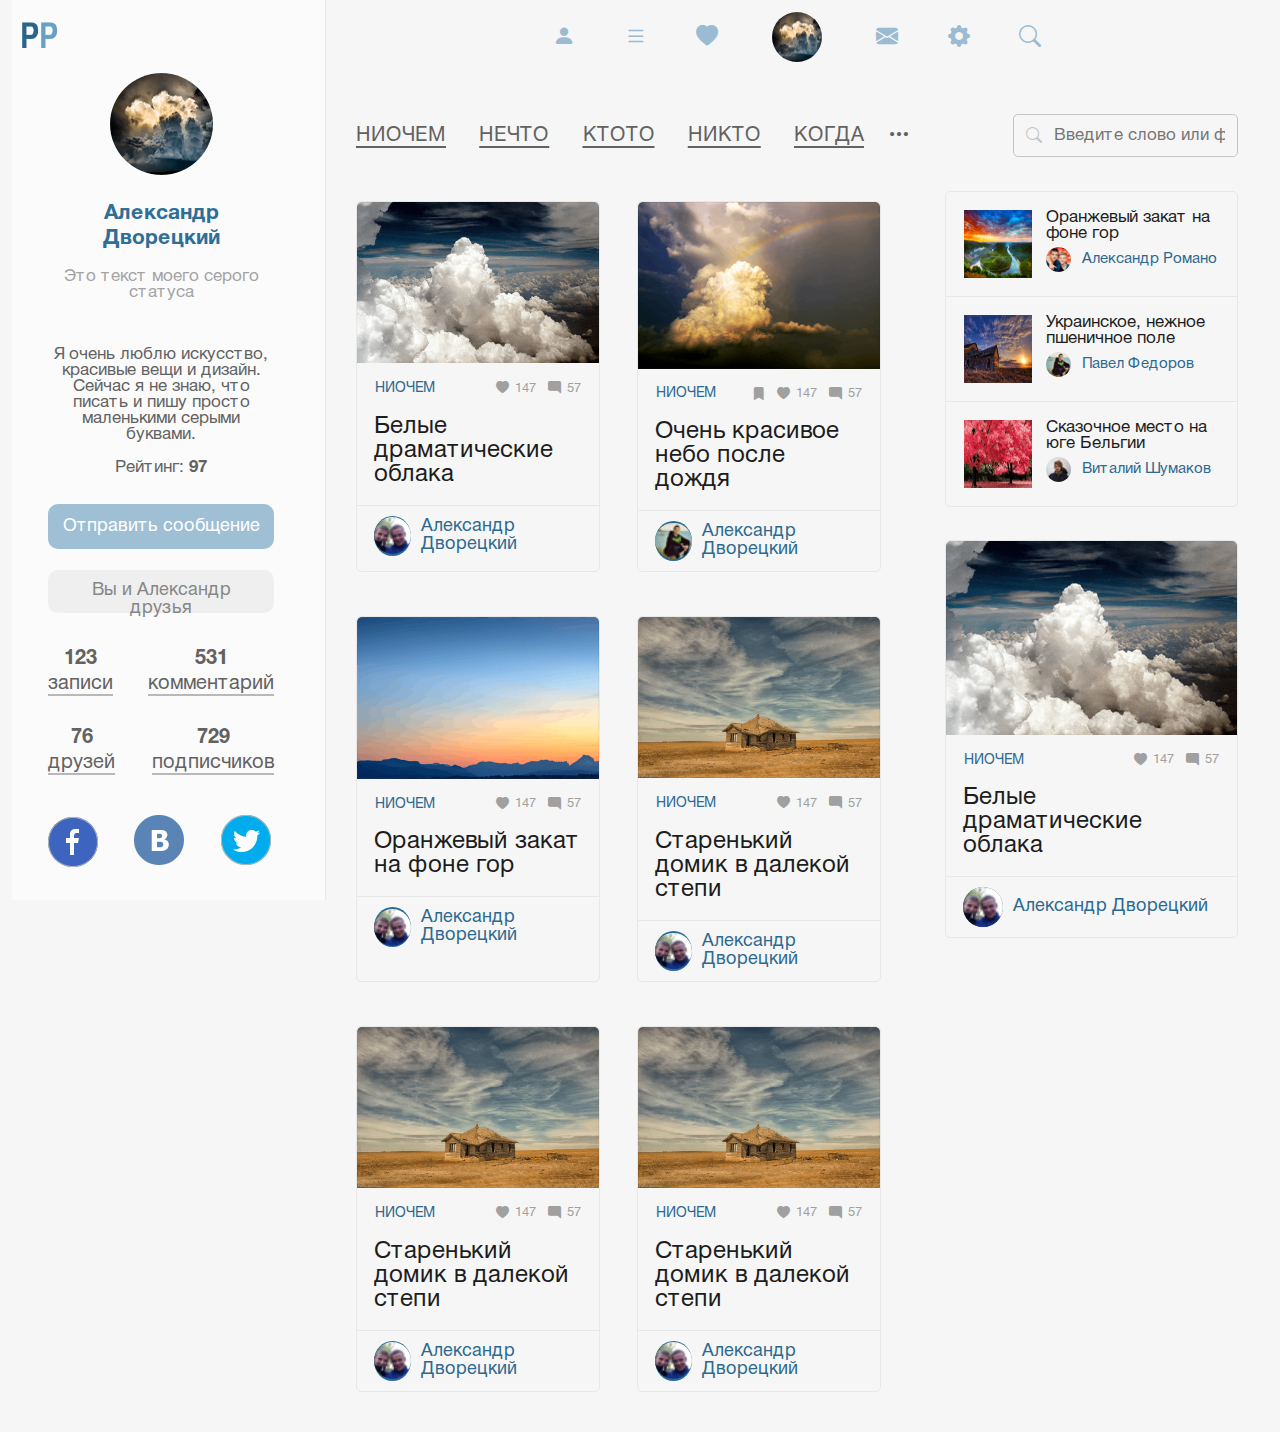
==== index.html @ b8c2fc58 "added post page" ====
<!DOCTYPE html><html lang="en"><head><meta charset="UTF-8"><meta http-equiv="X-UA-Compatible" content="IE=edge"><meta name="viewport" content="width=device-width, initial-scale=1.0"><meta name="description" content=""><meta name="keywords" content=""><title>Document</title><link rel="shortcut icon" href="img/favicon.ico" type="image/x-icon"><link rel="stylesheet" type="text/css" href="css/style.css"></head><body><div class="wrapper"><div class="container-fluid"><div class="row g-0"><div class="col-3 w-2"><div class="sidebar sidebar-fixed"> <div class="logo"> <img class="logo__img" src="./img/logo.png" alt=""></div><div class="profile"><div class="profile__img-wrapper"> <img class="profile__img" src="./img/profil.png" alt=""></div><h3 class="profile__name">Александр Дворецкий</h3><span class="profile__status">Это текст моего серого статуса</span><div class="profile__description">Я очень люблю искуcство, красивые вещи и дизайн. Сейчас я не знаю, что писать и пишу просто маленькими серыми буквами.</div><div class="profile__rating"><span class="profile__rating-text">Рейтинг: </span><span class="profile__rating-number">97</span></div><button class="btn btn-blue">Отправить сообщение</button><div class="profile__block">Вы и Александр друзья</div><div class="profile-info"> <div class="profile-info__item"> <a class="profile-info__block" href="#"><span class="profile-info__number">123 </span><span class="profile-info__text">записи</span></a><a class="profile-info__block" href="#"><span class="profile-info__number">531 </span><span class="profile-info__text">комментарий </span></a></div><div class="profile-info__item"> <a class="profile-info__block" href="#"><span class="profile-info__number">76 </span><span class="profile-info__text">друзей </span></a><a class="profile-info__block" href="#"><span class="profile-info__number">729 </span><span class="profile-info__text">подписчиков </span></a></div></div><div class="social-network"><button class="social-network__btn"><a class="social-network__link" href="#"><img class="social-network__img" src="./img/Facebook.svg" alt="Facebook"></a></button><button class="social-network__btn"><a class="social-network__link" href="#"><img class="social-network__img" src="./img/VK.png" alt="VK"></a></button><button class="social-network__btn"><a class="social-network__link" href="#"><img class="social-network__img" src="./img/Twitter.png" alt="Twitter"></a></button></div></div></div></div><div class="col-9 w-10"><header class="header header-fixed"> <div class="header__content"><div class="icons-block"> <span class="icons-block__item"> <i class="bi bi-person-fill"></i></span><span class="icons-block__item"> <i class="bi bi-list"></i></span><span class="icons-block__item"> <i class="bi bi-heart-fill"></i></span></div><div class="avatar"> <img class="avatar__img" src="./img/profil.png" alt=""></div><div class="icons-block"> <span class="icons-block__item"> <i class="bi bi-envelope-fill"></i></span><span class="icons-block__item"> <i class="bi bi-gear-fill"></i></span><span class="icons-block__item"> <i class="bi bi-search"></i></span></div></div></header><div class="content"><div class="category"><ul class="category__nav"> <li class="category__item"> <a class="category__link" href="#">ниочем</a></li><li class="category__item"> <a class="category__link" href="#">нечто</a></li><li class="category__item"> <a class="category__link" href="#">ктото</a></li><li class="category__item"> <a class="category__link" href="#">никто    </a></li><li class="category__item"> <a class="category__link" href="#">когда</a></li></ul><span class="category__block"><i class="bi bi-three-dots"></i></span><form class="search-form" action="#"><div class="input-wrapper"> <span class="input-img"> <i class="bi bi-search"></i></span><input class="search-input" type="text" placeholder="Введите слово или фразу..."></div></form></div><div class="content__block"> <div class="posts"> <div class="posts__item"> <div class="posts__img-wrapper"> <img class="posts__img" src="./img/big-post-1.png" alt="Белые драматические облака"></div><div class="posts__info"> <a class="posts__category" href="#">Ниочем</a><div class="posts__count-wrapper"> <div class="posts__count"> <span class="posts__icon"> <i class="bi bi-heart-fill"></i></span><span class="posts__number">147</span></div><div class="posts__count"> <span class="posts__icon"> <i class="bi bi-chat-right-fill"></i></span><span class="posts__number">57</span></div></div></div><a class="posts__title" href="#">Белые драматические облака</a><div class="posts-profile"> <div class="posts-profile__avatar"> <img class="posts-profile__img" src="./img/avatar-1.png" alt=""></div><a class="posts-profile__name" href="#">Александр Дворецкий</a></div></div><div class="posts__item"> <div class="posts__img-wrapper"> <img class="posts__img" src="./img/big-post-2.png" alt="Белые драматические облака"></div><div class="posts__info"> <a class="posts__category" href="#">Ниочем</a><div class="posts__count-wrapper"> <div class="posts__count"> <span class="posts__icon"> <i class="bi bi-bookmark-fill"></i></span></div><div class="posts__count"> <span class="posts__icon"> <i class="bi bi-heart-fill"></i></span><span class="posts__number">147</span></div><div class="posts__count"> <span class="posts__icon"> <i class="bi bi-chat-right-fill"></i></span><span class="posts__number">57</span></div></div></div><a class="posts__title" href="#">Очень красивое небо после дождя</a><div class="posts-profile"> <div class="posts-profile__avatar"> <img class="posts-profile__img" src="./img/avatar-3.png" alt=""></div><a class="posts-profile__name" href="#">Александр Дворецкий</a></div></div><div class="posts__item"> <div class="posts__img-wrapper"> <img class="posts__img" src="./img/big-post-3.png" alt="Белые драматические облака"></div><div class="posts__info"> <a class="posts__category" href="#">Ниочем</a><div class="posts__count-wrapper"> <div class="posts__count"> <span class="posts__icon"> <i class="bi bi-heart-fill"></i></span><span class="posts__number">147</span></div><div class="posts__count"> <span class="posts__icon"> <i class="bi bi-chat-right-fill"></i></span><span class="posts__number">57</span></div></div></div><a class="posts__title" href="#">Оранжевый закат на  фоне гор</a><div class="posts-profile"> <div class="posts-profile__avatar"> <img class="posts-profile__img" src="./img/avatar-1.png" alt=""></div><a class="posts-profile__name" href="#">Александр Дворецкий</a></div></div><div class="posts__item"> <div class="posts__img-wrapper"> <img class="posts__img" src="./img/big-post-4.png" alt="Белые драматические облака"></div><div class="posts__info"> <a class="posts__category" href="#">Ниочем</a><div class="posts__count-wrapper"> <div class="posts__count"> <span class="posts__icon"> <i class="bi bi-heart-fill"></i></span><span class="posts__number">147</span></div><div class="posts__count"> <span class="posts__icon"> <i class="bi bi-chat-right-fill"></i></span><span class="posts__number">57</span></div></div></div><a class="posts__title" href="#">Старенький домик в  далекой степи</a><div class="posts-profile"> <div class="posts-profile__avatar"> <img class="posts-profile__img" src="./img/avatar-1.png" alt=""></div><a class="posts-profile__name" href="#">Александр Дворецкий</a></div></div><div class="posts__item"> <div class="posts__img-wrapper"> <img class="posts__img" src="./img/big-post-4.png" alt="Белые драматические облака"></div><div class="posts__info"> <a class="posts__category" href="#">Ниочем</a><div class="posts__count-wrapper"> <div class="posts__count"> <span class="posts__icon"> <i class="bi bi-heart-fill"></i></span><span class="posts__number">147</span></div><div class="posts__count"> <span class="posts__icon"> <i class="bi bi-chat-right-fill"></i></span><span class="posts__number">57</span></div></div></div><a class="posts__title" href="#">Старенький домик в  далекой степи</a><div class="posts-profile"> <div class="posts-profile__avatar"> <img class="posts-profile__img" src="./img/avatar-1.png" alt=""></div><a class="posts-profile__name" href="#">Александр Дворецкий</a></div></div><div class="posts__item"> <div class="posts__img-wrapper"> <img class="posts__img" src="./img/big-post-4.png" alt="Белые драматические облака"></div><div class="posts__info"> <a class="posts__category" href="#">Ниочем</a><div class="posts__count-wrapper"> <div class="posts__count"> <span class="posts__icon"> <i class="bi bi-heart-fill"></i></span><span class="posts__number">147</span></div><div class="posts__count"> <span class="posts__icon"> <i class="bi bi-chat-right-fill"></i></span><span class="posts__number">57</span></div></div></div><a class="posts__title" href="#">Старенький домик в  далекой степи</a><div class="posts-profile"> <div class="posts-profile__avatar"> <img class="posts-profile__img" src="./img/avatar-1.png" alt=""></div><a class="posts-profile__name" href="#">Александр Дворецкий</a></div></div></div><div class="right-block"><div class="posts-small-list"> <div class="posts-small-list__item"><div class="posts-small-list__img-wrapper"><img class="posts-small-list__img" src="./img/post-1.png" alt=""></div><div class="posts-small-list__info"><a class="posts-small-list__title" href="#">Оранжевый закат на  фоне гор</a><div class="posts-profile-small"><div class="posts-profile-small__img-wrapper"> <img class="posts-profile-small__img" src="./img/avatar-2.png" alt=""></div><a class="posts-profile-small__title" href="#">Александр Романо</a></div></div></div><div class="posts-small-list__item"><div class="posts-small-list__img-wrapper"><img class="posts-small-list__img" src="./img/post-4.png" alt=""></div><div class="posts-small-list__info"><a class="posts-small-list__title" href="#">Украинское, нежное пшеничное поле</a><div class="posts-profile-small"><div class="posts-profile-small__img-wrapper"> <img class="posts-profile-small__img" src="./img/avatar-3.png" alt=""></div><a class="posts-profile-small__title" href="#">Павел Федоров</a></div></div></div><div class="posts-small-list__item"><div class="posts-small-list__img-wrapper"><img class="posts-small-list__img" src="./img/post-2.png" alt=""></div><div class="posts-small-list__info"><a class="posts-small-list__title" href="#">Сказочное место на юге Бельгии</a><div class="posts-profile-small"><div class="posts-profile-small__img-wrapper"> <img class="posts-profile-small__img" src="./img/avatar-4.png" alt=""></div><a class="posts-profile-small__title" href="#">Виталий Шумаков</a></div></div></div></div><div class="top-post"> <div class="posts__item"> <div class="posts__img-wrapper"> <img class="posts__img" src="./img/big-post-1.png" alt="Белые драматические облака"></div><div class="posts__info"> <a class="posts__category" href="#">Ниочем</a><div class="posts__count-wrapper"> <div class="posts__count"> <span class="posts__icon"> <i class="bi bi-heart-fill"></i></span><span class="posts__number">147</span></div><div class="posts__count"> <span class="posts__icon"> <i class="bi bi-chat-right-fill"></i></span><span class="posts__number">57</span></div></div></div><a class="posts__title" href="#">Белые драматические облака</a><div class="posts-profile"> <div class="posts-profile__avatar"> <img class="posts-profile__img" src="./img/avatar-1.png" alt=""></div><a class="posts-profile__name" href="#">Александр Дворецкий</a></div></div></div></div></div></div></div></div></div></div><script src="./js/bootstrap.bundle.min.js"></script><script src="./js/main.js"> </script></body></html>
---- css/style.css ----
@charset "UTF-8";
@font-face {
  font-family: "HelveticaNeueCyr";
  src: url("../fonts/HelveticaNeueCyr-Bold.eot");
  src: local("HelveticaNeueCyr-Bold"), url("../fonts/HelveticaNeueCyr-Bold.eot?#iefix") format("embedded-opentype"), url("../fonts/HelveticaNeueCyr-Bold.woff2") format("woff2"), url("../fonts/HelveticaNeueCyr-Bold.woff") format("woff"), url("../fonts/HelveticaNeueCyr-Bold.ttf") format("truetype");
  font-weight: bold;
  font-style: normal;
  font-display: swap;
}
@font-face {
  font-family: "HelveticaNeueCyr";
  src: url("../fonts/HelveticaNeueCyr-Medium.eot");
  src: local("HelveticaNeueCyr-Medium"), url("../fonts/HelveticaNeueCyr-Medium.eot?#iefix") format("embedded-opentype"), url("../fonts/HelveticaNeueCyr-Medium.woff2") format("woff2"), url("../fonts/HelveticaNeueCyr-Medium.woff") format("woff"), url("../fonts/HelveticaNeueCyr-Medium.ttf") format("truetype");
  font-weight: 500;
  font-style: normal;
  font-display: swap;
}
@font-face {
  font-family: "HelveticaNeueCyr";
  src: url("../fonts/HelveticaNeueCyr-Roman.eot");
  src: local("HelveticaNeueCyr-Roman"), url("../fonts/HelveticaNeueCyr-Roman.eot?#iefix") format("embedded-opentype"), url("../fonts/HelveticaNeueCyr-Roman.woff2") format("woff2"), url("../fonts/HelveticaNeueCyr-Roman.woff") format("woff"), url("../fonts/HelveticaNeueCyr-Roman.ttf") format("truetype");
  font-weight: normal;
  font-style: normal;
  font-display: swap;
}
@font-face {
  font-family: "HelveticaNeueCyr";
  src: url("../fonts/HelveticaNeueCyr-Black.eot");
  src: local("HelveticaNeueCyr-Black"), url("../fonts/HelveticaNeueCyr-Black.eot?#iefix") format("embedded-opentype"), url("../fonts/HelveticaNeueCyr-Black.woff2") format("woff2"), url("../fonts/HelveticaNeueCyr-Black.woff") format("woff"), url("../fonts/HelveticaNeueCyr-Black.ttf") format("truetype");
  font-weight: 900;
  font-style: normal;
  font-display: swap;
}
/*!
 * Bootstrap v5.0.1 (https://getbootstrap.com/)
 * Copyright 2011-2021 The Bootstrap Authors
 * Copyright 2011-2021 Twitter, Inc.
 * Licensed under MIT (https://github.com/twbs/bootstrap/blob/main/LICENSE)
 */
:root {
  --bs-blue: #0d6efd;
  --bs-indigo: #6610f2;
  --bs-purple: #6f42c1;
  --bs-pink: #d63384;
  --bs-red: #dc3545;
  --bs-orange: #fd7e14;
  --bs-yellow: #ffc107;
  --bs-green: #198754;
  --bs-teal: #20c997;
  --bs-cyan: #0dcaf0;
  --bs-white: #fff;
  --bs-gray: #6c757d;
  --bs-gray-dark: #343a40;
  --bs-primary: #0d6efd;
  --bs-secondary: #6c757d;
  --bs-success: #198754;
  --bs-info: #0dcaf0;
  --bs-warning: #ffc107;
  --bs-danger: #dc3545;
  --bs-light: #f8f9fa;
  --bs-dark: #212529;
  --bs-font-sans-serif: system-ui, -apple-system, "Segoe UI", Roboto, "Helvetica Neue", Arial, "Noto Sans", "Liberation Sans", sans-serif, "Apple Color Emoji", "Segoe UI Emoji", "Segoe UI Symbol", "Noto Color Emoji";
  --bs-font-monospace: SFMono-Regular, Menlo, Monaco, Consolas, "Liberation Mono", "Courier New", monospace;
  --bs-gradient: linear-gradient(180deg, rgba(255, 255, 255, 0.15), rgba(255, 255, 255, 0));
}

*,
*::before,
*::after {
  box-sizing: border-box;
}

@media (prefers-reduced-motion: no-preference) {
  :root {
    scroll-behavior: smooth;
  }
}
body {
  margin: 0;
  font-family: var(--bs-font-sans-serif);
  font-size: 1rem;
  font-weight: 400;
  line-height: 1.5;
  color: #212529;
  background-color: #fff;
  -webkit-text-size-adjust: 100%;
  -webkit-tap-highlight-color: rgba(0, 0, 0, 0);
}

hr {
  margin: 1rem 0;
  color: inherit;
  background-color: currentColor;
  border: 0;
  opacity: 0.25;
}

hr:not([size]) {
  height: 1px;
}

h6, .h6, h5, .h5, h4, .h4, h3, .h3, h2, .h2, h1, .h1 {
  margin-top: 0;
  margin-bottom: 0.5rem;
  font-weight: 500;
  line-height: 1.2;
}

h1, .h1 {
  font-size: calc(1.375rem + 1.5vw);
}

@media (min-width: 1200px) {
  h1, .h1 {
    font-size: 2.5rem;
  }
}
h2, .h2 {
  font-size: calc(1.325rem + 0.9vw);
}

@media (min-width: 1200px) {
  h2, .h2 {
    font-size: 2rem;
  }
}
h3, .h3 {
  font-size: calc(1.3rem + 0.6vw);
}

@media (min-width: 1200px) {
  h3, .h3 {
    font-size: 1.75rem;
  }
}
h4, .h4 {
  font-size: calc(1.275rem + 0.3vw);
}

@media (min-width: 1200px) {
  h4, .h4 {
    font-size: 1.5rem;
  }
}
h5, .h5 {
  font-size: 1.25rem;
}

h6, .h6 {
  font-size: 1rem;
}

p {
  margin-top: 0;
  margin-bottom: 1rem;
}

abbr[title],
abbr[data-bs-original-title] {
  -webkit-text-decoration: underline dotted;
  text-decoration: underline dotted;
  cursor: help;
  -webkit-text-decoration-skip-ink: none;
  text-decoration-skip-ink: none;
}

address {
  margin-bottom: 1rem;
  font-style: normal;
  line-height: inherit;
}

ol,
ul {
  padding-left: 2rem;
}

ol,
ul,
dl {
  margin-top: 0;
  margin-bottom: 1rem;
}

ol ol,
ul ul,
ol ul,
ul ol {
  margin-bottom: 0;
}

dt {
  font-weight: 700;
}

dd {
  margin-bottom: 0.5rem;
  margin-left: 0;
}

blockquote {
  margin: 0 0 1rem;
}

b,
strong {
  font-weight: bolder;
}

small, .small {
  font-size: 0.875em;
}

mark, .mark {
  padding: 0.2em;
  background-color: #fcf8e3;
}

sub,
sup {
  position: relative;
  font-size: 0.75em;
  line-height: 0;
  vertical-align: baseline;
}

sub {
  bottom: -0.25em;
}

sup {
  top: -0.5em;
}

a {
  color: #0d6efd;
  text-decoration: underline;
}

a:hover {
  color: #0a58ca;
}

a:not([href]):not([class]), a:not([href]):not([class]):hover {
  color: inherit;
  text-decoration: none;
}

pre,
code,
kbd,
samp {
  font-family: var(--bs-font-monospace);
  font-size: 1em;
  direction: ltr;
  unicode-bidi: bidi-override;
}

pre {
  display: block;
  margin-top: 0;
  margin-bottom: 1rem;
  overflow: auto;
  font-size: 0.875em;
}

pre code {
  font-size: inherit;
  color: inherit;
  word-break: normal;
}

code {
  font-size: 0.875em;
  color: #d63384;
  word-wrap: break-word;
}

a > code {
  color: inherit;
}

kbd {
  padding: 0.2rem 0.4rem;
  font-size: 0.875em;
  color: #fff;
  background-color: #212529;
  border-radius: 0.2rem;
}

kbd kbd {
  padding: 0;
  font-size: 1em;
  font-weight: 700;
}

figure {
  margin: 0 0 1rem;
}

img,
svg {
  vertical-align: middle;
}

table {
  caption-side: bottom;
  border-collapse: collapse;
}

caption {
  padding-top: 0.5rem;
  padding-bottom: 0.5rem;
  color: #6c757d;
  text-align: left;
}

th {
  text-align: inherit;
  text-align: -webkit-match-parent;
}

thead,
tbody,
tfoot,
tr,
td,
th {
  border-color: inherit;
  border-style: solid;
  border-width: 0;
}

label {
  display: inline-block;
}

button {
  border-radius: 0;
}

button:focus:not(:focus-visible) {
  outline: 0;
}

input,
button,
select,
optgroup,
textarea {
  margin: 0;
  font-family: inherit;
  font-size: inherit;
  line-height: inherit;
}

button,
select {
  text-transform: none;
}

[role=button] {
  cursor: pointer;
}

select {
  word-wrap: normal;
}

select:disabled {
  opacity: 1;
}

[list]::-webkit-calendar-picker-indicator {
  display: none;
}

button,
[type=button],
[type=reset],
[type=submit] {
  -webkit-appearance: button;
}

button:not(:disabled),
[type=button]:not(:disabled),
[type=reset]:not(:disabled),
[type=submit]:not(:disabled) {
  cursor: pointer;
}

::-moz-focus-inner {
  padding: 0;
  border-style: none;
}

textarea {
  resize: vertical;
}

fieldset {
  min-width: 0;
  padding: 0;
  margin: 0;
  border: 0;
}

legend {
  float: left;
  width: 100%;
  padding: 0;
  margin-bottom: 0.5rem;
  font-size: calc(1.275rem + 0.3vw);
  line-height: inherit;
}

@media (min-width: 1200px) {
  legend {
    font-size: 1.5rem;
  }
}
legend + * {
  clear: left;
}

::-webkit-datetime-edit-fields-wrapper,
::-webkit-datetime-edit-text,
::-webkit-datetime-edit-minute,
::-webkit-datetime-edit-hour-field,
::-webkit-datetime-edit-day-field,
::-webkit-datetime-edit-month-field,
::-webkit-datetime-edit-year-field {
  padding: 0;
}

::-webkit-inner-spin-button {
  height: auto;
}

[type=search] {
  outline-offset: -2px;
  -webkit-appearance: textfield;
}

/* rtl:raw:
[type="tel"],
[type="url"],
[type="email"],
[type="number"] {
  direction: ltr;
}
*/
::-webkit-search-decoration {
  -webkit-appearance: none;
}

::-webkit-color-swatch-wrapper {
  padding: 0;
}

::file-selector-button {
  font: inherit;
}

::-webkit-file-upload-button {
  font: inherit;
  -webkit-appearance: button;
}

output {
  display: inline-block;
}

iframe {
  border: 0;
}

summary {
  display: list-item;
  cursor: pointer;
}

progress {
  vertical-align: baseline;
}

[hidden] {
  display: none !important;
}

.lead {
  font-size: 1.25rem;
  font-weight: 300;
}

.display-1 {
  font-size: calc(1.625rem + 4.5vw);
  font-weight: 300;
  line-height: 1.2;
}

@media (min-width: 1200px) {
  .display-1 {
    font-size: 5rem;
  }
}
.display-2 {
  font-size: calc(1.575rem + 3.9vw);
  font-weight: 300;
  line-height: 1.2;
}

@media (min-width: 1200px) {
  .display-2 {
    font-size: 4.5rem;
  }
}
.display-3 {
  font-size: calc(1.525rem + 3.3vw);
  font-weight: 300;
  line-height: 1.2;
}

@media (min-width: 1200px) {
  .display-3 {
    font-size: 4rem;
  }
}
.display-4 {
  font-size: calc(1.475rem + 2.7vw);
  font-weight: 300;
  line-height: 1.2;
}

@media (min-width: 1200px) {
  .display-4 {
    font-size: 3.5rem;
  }
}
.display-5 {
  font-size: calc(1.425rem + 2.1vw);
  font-weight: 300;
  line-height: 1.2;
}

@media (min-width: 1200px) {
  .display-5 {
    font-size: 3rem;
  }
}
.display-6 {
  font-size: calc(1.375rem + 1.5vw);
  font-weight: 300;
  line-height: 1.2;
}

@media (min-width: 1200px) {
  .display-6 {
    font-size: 2.5rem;
  }
}
.list-unstyled {
  padding-left: 0;
  list-style: none;
}

.list-inline {
  padding-left: 0;
  list-style: none;
}

.list-inline-item {
  display: inline-block;
}

.list-inline-item:not(:last-child) {
  margin-right: 0.5rem;
}

.initialism {
  font-size: 0.875em;
  text-transform: uppercase;
}

.blockquote {
  margin-bottom: 1rem;
  font-size: 1.25rem;
}

.blockquote > :last-child {
  margin-bottom: 0;
}

.blockquote-footer {
  margin-top: -1rem;
  margin-bottom: 1rem;
  font-size: 0.875em;
  color: #6c757d;
}

.blockquote-footer::before {
  content: "— ";
}

.img-fluid {
  max-width: 100%;
  height: auto;
}

.img-thumbnail {
  padding: 0.25rem;
  background-color: #fff;
  border: 1px solid #dee2e6;
  border-radius: 0.25rem;
  max-width: 100%;
  height: auto;
}

.figure {
  display: inline-block;
}

.figure-img {
  margin-bottom: 0.5rem;
  line-height: 1;
}

.figure-caption {
  font-size: 0.875em;
  color: #6c757d;
}

.container,
.container-fluid,
.container-xxl,
.container-xl,
.container-lg,
.container-md,
.container-sm {
  width: 100%;
  padding-right: var(--bs-gutter-x, 0.75rem);
  padding-left: var(--bs-gutter-x, 0.75rem);
  margin-right: auto;
  margin-left: auto;
}

@media (min-width: 576px) {
  .container-sm, .container {
    max-width: 540px;
  }
}
@media (min-width: 768px) {
  .container-md, .container-sm, .container {
    max-width: 720px;
  }
}
@media (min-width: 992px) {
  .container-lg, .container-md, .container-sm, .container {
    max-width: 960px;
  }
}
@media (min-width: 1200px) {
  .container-xl, .container-lg, .container-md, .container-sm, .container {
    max-width: 1140px;
  }
}
@media (min-width: 1400px) {
  .container-xxl, .container-xl, .container-lg, .container-md, .container-sm, .container {
    max-width: 1320px;
  }
}
.row {
  --bs-gutter-x: 1.5rem;
  --bs-gutter-y: 0;
  display: flex;
  flex-wrap: wrap;
  margin-top: calc(var(--bs-gutter-y) * -1);
  margin-right: calc(var(--bs-gutter-x) / -2);
  margin-left: calc(var(--bs-gutter-x) / -2);
}

.row > * {
  flex-shrink: 0;
  width: 100%;
  max-width: 100%;
  padding-right: calc(var(--bs-gutter-x) / 2);
  padding-left: calc(var(--bs-gutter-x) / 2);
  margin-top: var(--bs-gutter-y);
}

.col {
  flex: 1 0 0%;
}

.row-cols-auto > * {
  flex: 0 0 auto;
  width: auto;
}

.row-cols-1 > * {
  flex: 0 0 auto;
  width: 100%;
}

.row-cols-2 > * {
  flex: 0 0 auto;
  width: 50%;
}

.row-cols-3 > * {
  flex: 0 0 auto;
  width: 33.3333333333%;
}

.row-cols-4 > * {
  flex: 0 0 auto;
  width: 25%;
}

.row-cols-5 > * {
  flex: 0 0 auto;
  width: 20%;
}

.row-cols-6 > * {
  flex: 0 0 auto;
  width: 16.6666666667%;
}

.col-auto {
  flex: 0 0 auto;
  width: auto;
}

.col-1 {
  flex: 0 0 auto;
  width: 8.3333333333%;
}

.col-2 {
  flex: 0 0 auto;
  width: 16.6666666667%;
}

.col-3 {
  flex: 0 0 auto;
  width: 25%;
}

.col-4 {
  flex: 0 0 auto;
  width: 33.3333333333%;
}

.col-5 {
  flex: 0 0 auto;
  width: 41.6666666667%;
}

.col-6 {
  flex: 0 0 auto;
  width: 50%;
}

.col-7 {
  flex: 0 0 auto;
  width: 58.3333333333%;
}

.col-8 {
  flex: 0 0 auto;
  width: 66.6666666667%;
}

.col-9 {
  flex: 0 0 auto;
  width: 75%;
}

.col-10 {
  flex: 0 0 auto;
  width: 83.3333333333%;
}

.col-11 {
  flex: 0 0 auto;
  width: 91.6666666667%;
}

.col-12 {
  flex: 0 0 auto;
  width: 100%;
}

.offset-1 {
  margin-left: 8.3333333333%;
}

.offset-2 {
  margin-left: 16.6666666667%;
}

.offset-3 {
  margin-left: 25%;
}

.offset-4 {
  margin-left: 33.3333333333%;
}

.offset-5 {
  margin-left: 41.6666666667%;
}

.offset-6 {
  margin-left: 50%;
}

.offset-7 {
  margin-left: 58.3333333333%;
}

.offset-8 {
  margin-left: 66.6666666667%;
}

.offset-9 {
  margin-left: 75%;
}

.offset-10 {
  margin-left: 83.3333333333%;
}

.offset-11 {
  margin-left: 91.6666666667%;
}

.g-0,
.gx-0 {
  --bs-gutter-x: 0;
}

.g-0,
.gy-0 {
  --bs-gutter-y: 0;
}

.g-1,
.gx-1 {
  --bs-gutter-x: 0.25rem;
}

.g-1,
.gy-1 {
  --bs-gutter-y: 0.25rem;
}

.g-2,
.gx-2 {
  --bs-gutter-x: 0.5rem;
}

.g-2,
.gy-2 {
  --bs-gutter-y: 0.5rem;
}

.g-3,
.gx-3 {
  --bs-gutter-x: 1rem;
}

.g-3,
.gy-3 {
  --bs-gutter-y: 1rem;
}

.g-4,
.gx-4 {
  --bs-gutter-x: 1.5rem;
}

.g-4,
.gy-4 {
  --bs-gutter-y: 1.5rem;
}

.g-5,
.gx-5 {
  --bs-gutter-x: 3rem;
}

.g-5,
.gy-5 {
  --bs-gutter-y: 3rem;
}

@media (min-width: 576px) {
  .col-sm {
    flex: 1 0 0%;
  }
  .row-cols-sm-auto > * {
    flex: 0 0 auto;
    width: auto;
  }
  .row-cols-sm-1 > * {
    flex: 0 0 auto;
    width: 100%;
  }
  .row-cols-sm-2 > * {
    flex: 0 0 auto;
    width: 50%;
  }
  .row-cols-sm-3 > * {
    flex: 0 0 auto;
    width: 33.3333333333%;
  }
  .row-cols-sm-4 > * {
    flex: 0 0 auto;
    width: 25%;
  }
  .row-cols-sm-5 > * {
    flex: 0 0 auto;
    width: 20%;
  }
  .row-cols-sm-6 > * {
    flex: 0 0 auto;
    width: 16.6666666667%;
  }
  .col-sm-auto {
    flex: 0 0 auto;
    width: auto;
  }
  .col-sm-1 {
    flex: 0 0 auto;
    width: 8.3333333333%;
  }
  .col-sm-2 {
    flex: 0 0 auto;
    width: 16.6666666667%;
  }
  .col-sm-3 {
    flex: 0 0 auto;
    width: 25%;
  }
  .col-sm-4 {
    flex: 0 0 auto;
    width: 33.3333333333%;
  }
  .col-sm-5 {
    flex: 0 0 auto;
    width: 41.6666666667%;
  }
  .col-sm-6 {
    flex: 0 0 auto;
    width: 50%;
  }
  .col-sm-7 {
    flex: 0 0 auto;
    width: 58.3333333333%;
  }
  .col-sm-8 {
    flex: 0 0 auto;
    width: 66.6666666667%;
  }
  .col-sm-9 {
    flex: 0 0 auto;
    width: 75%;
  }
  .col-sm-10 {
    flex: 0 0 auto;
    width: 83.3333333333%;
  }
  .col-sm-11 {
    flex: 0 0 auto;
    width: 91.6666666667%;
  }
  .col-sm-12 {
    flex: 0 0 auto;
    width: 100%;
  }
  .offset-sm-0 {
    margin-left: 0;
  }
  .offset-sm-1 {
    margin-left: 8.3333333333%;
  }
  .offset-sm-2 {
    margin-left: 16.6666666667%;
  }
  .offset-sm-3 {
    margin-left: 25%;
  }
  .offset-sm-4 {
    margin-left: 33.3333333333%;
  }
  .offset-sm-5 {
    margin-left: 41.6666666667%;
  }
  .offset-sm-6 {
    margin-left: 50%;
  }
  .offset-sm-7 {
    margin-left: 58.3333333333%;
  }
  .offset-sm-8 {
    margin-left: 66.6666666667%;
  }
  .offset-sm-9 {
    margin-left: 75%;
  }
  .offset-sm-10 {
    margin-left: 83.3333333333%;
  }
  .offset-sm-11 {
    margin-left: 91.6666666667%;
  }
  .g-sm-0,
  .gx-sm-0 {
    --bs-gutter-x: 0;
  }
  .g-sm-0,
  .gy-sm-0 {
    --bs-gutter-y: 0;
  }
  .g-sm-1,
  .gx-sm-1 {
    --bs-gutter-x: 0.25rem;
  }
  .g-sm-1,
  .gy-sm-1 {
    --bs-gutter-y: 0.25rem;
  }
  .g-sm-2,
  .gx-sm-2 {
    --bs-gutter-x: 0.5rem;
  }
  .g-sm-2,
  .gy-sm-2 {
    --bs-gutter-y: 0.5rem;
  }
  .g-sm-3,
  .gx-sm-3 {
    --bs-gutter-x: 1rem;
  }
  .g-sm-3,
  .gy-sm-3 {
    --bs-gutter-y: 1rem;
  }
  .g-sm-4,
  .gx-sm-4 {
    --bs-gutter-x: 1.5rem;
  }
  .g-sm-4,
  .gy-sm-4 {
    --bs-gutter-y: 1.5rem;
  }
  .g-sm-5,
  .gx-sm-5 {
    --bs-gutter-x: 3rem;
  }
  .g-sm-5,
  .gy-sm-5 {
    --bs-gutter-y: 3rem;
  }
}
@media (min-width: 768px) {
  .col-md {
    flex: 1 0 0%;
  }
  .row-cols-md-auto > * {
    flex: 0 0 auto;
    width: auto;
  }
  .row-cols-md-1 > * {
    flex: 0 0 auto;
    width: 100%;
  }
  .row-cols-md-2 > * {
    flex: 0 0 auto;
    width: 50%;
  }
  .row-cols-md-3 > * {
    flex: 0 0 auto;
    width: 33.3333333333%;
  }
  .row-cols-md-4 > * {
    flex: 0 0 auto;
    width: 25%;
  }
  .row-cols-md-5 > * {
    flex: 0 0 auto;
    width: 20%;
  }
  .row-cols-md-6 > * {
    flex: 0 0 auto;
    width: 16.6666666667%;
  }
  .col-md-auto {
    flex: 0 0 auto;
    width: auto;
  }
  .col-md-1 {
    flex: 0 0 auto;
    width: 8.3333333333%;
  }
  .col-md-2 {
    flex: 0 0 auto;
    width: 16.6666666667%;
  }
  .col-md-3 {
    flex: 0 0 auto;
    width: 25%;
  }
  .col-md-4 {
    flex: 0 0 auto;
    width: 33.3333333333%;
  }
  .col-md-5 {
    flex: 0 0 auto;
    width: 41.6666666667%;
  }
  .col-md-6 {
    flex: 0 0 auto;
    width: 50%;
  }
  .col-md-7 {
    flex: 0 0 auto;
    width: 58.3333333333%;
  }
  .col-md-8 {
    flex: 0 0 auto;
    width: 66.6666666667%;
  }
  .col-md-9 {
    flex: 0 0 auto;
    width: 75%;
  }
  .col-md-10 {
    flex: 0 0 auto;
    width: 83.3333333333%;
  }
  .col-md-11 {
    flex: 0 0 auto;
    width: 91.6666666667%;
  }
  .col-md-12 {
    flex: 0 0 auto;
    width: 100%;
  }
  .offset-md-0 {
    margin-left: 0;
  }
  .offset-md-1 {
    margin-left: 8.3333333333%;
  }
  .offset-md-2 {
    margin-left: 16.6666666667%;
  }
  .offset-md-3 {
    margin-left: 25%;
  }
  .offset-md-4 {
    margin-left: 33.3333333333%;
  }
  .offset-md-5 {
    margin-left: 41.6666666667%;
  }
  .offset-md-6 {
    margin-left: 50%;
  }
  .offset-md-7 {
    margin-left: 58.3333333333%;
  }
  .offset-md-8 {
    margin-left: 66.6666666667%;
  }
  .offset-md-9 {
    margin-left: 75%;
  }
  .offset-md-10 {
    margin-left: 83.3333333333%;
  }
  .offset-md-11 {
    margin-left: 91.6666666667%;
  }
  .g-md-0,
  .gx-md-0 {
    --bs-gutter-x: 0;
  }
  .g-md-0,
  .gy-md-0 {
    --bs-gutter-y: 0;
  }
  .g-md-1,
  .gx-md-1 {
    --bs-gutter-x: 0.25rem;
  }
  .g-md-1,
  .gy-md-1 {
    --bs-gutter-y: 0.25rem;
  }
  .g-md-2,
  .gx-md-2 {
    --bs-gutter-x: 0.5rem;
  }
  .g-md-2,
  .gy-md-2 {
    --bs-gutter-y: 0.5rem;
  }
  .g-md-3,
  .gx-md-3 {
    --bs-gutter-x: 1rem;
  }
  .g-md-3,
  .gy-md-3 {
    --bs-gutter-y: 1rem;
  }
  .g-md-4,
  .gx-md-4 {
    --bs-gutter-x: 1.5rem;
  }
  .g-md-4,
  .gy-md-4 {
    --bs-gutter-y: 1.5rem;
  }
  .g-md-5,
  .gx-md-5 {
    --bs-gutter-x: 3rem;
  }
  .g-md-5,
  .gy-md-5 {
    --bs-gutter-y: 3rem;
  }
}
@media (min-width: 992px) {
  .col-lg {
    flex: 1 0 0%;
  }
  .row-cols-lg-auto > * {
    flex: 0 0 auto;
    width: auto;
  }
  .row-cols-lg-1 > * {
    flex: 0 0 auto;
    width: 100%;
  }
  .row-cols-lg-2 > * {
    flex: 0 0 auto;
    width: 50%;
  }
  .row-cols-lg-3 > * {
    flex: 0 0 auto;
    width: 33.3333333333%;
  }
  .row-cols-lg-4 > * {
    flex: 0 0 auto;
    width: 25%;
  }
  .row-cols-lg-5 > * {
    flex: 0 0 auto;
    width: 20%;
  }
  .row-cols-lg-6 > * {
    flex: 0 0 auto;
    width: 16.6666666667%;
  }
  .col-lg-auto {
    flex: 0 0 auto;
    width: auto;
  }
  .col-lg-1 {
    flex: 0 0 auto;
    width: 8.3333333333%;
  }
  .col-lg-2 {
    flex: 0 0 auto;
    width: 16.6666666667%;
  }
  .col-lg-3 {
    flex: 0 0 auto;
    width: 25%;
  }
  .col-lg-4 {
    flex: 0 0 auto;
    width: 33.3333333333%;
  }
  .col-lg-5 {
    flex: 0 0 auto;
    width: 41.6666666667%;
  }
  .col-lg-6 {
    flex: 0 0 auto;
    width: 50%;
  }
  .col-lg-7 {
    flex: 0 0 auto;
    width: 58.3333333333%;
  }
  .col-lg-8 {
    flex: 0 0 auto;
    width: 66.6666666667%;
  }
  .col-lg-9 {
    flex: 0 0 auto;
    width: 75%;
  }
  .col-lg-10 {
    flex: 0 0 auto;
    width: 83.3333333333%;
  }
  .col-lg-11 {
    flex: 0 0 auto;
    width: 91.6666666667%;
  }
  .col-lg-12 {
    flex: 0 0 auto;
    width: 100%;
  }
  .offset-lg-0 {
    margin-left: 0;
  }
  .offset-lg-1 {
    margin-left: 8.3333333333%;
  }
  .offset-lg-2 {
    margin-left: 16.6666666667%;
  }
  .offset-lg-3 {
    margin-left: 25%;
  }
  .offset-lg-4 {
    margin-left: 33.3333333333%;
  }
  .offset-lg-5 {
    margin-left: 41.6666666667%;
  }
  .offset-lg-6 {
    margin-left: 50%;
  }
  .offset-lg-7 {
    margin-left: 58.3333333333%;
  }
  .offset-lg-8 {
    margin-left: 66.6666666667%;
  }
  .offset-lg-9 {
    margin-left: 75%;
  }
  .offset-lg-10 {
    margin-left: 83.3333333333%;
  }
  .offset-lg-11 {
    margin-left: 91.6666666667%;
  }
  .g-lg-0,
  .gx-lg-0 {
    --bs-gutter-x: 0;
  }
  .g-lg-0,
  .gy-lg-0 {
    --bs-gutter-y: 0;
  }
  .g-lg-1,
  .gx-lg-1 {
    --bs-gutter-x: 0.25rem;
  }
  .g-lg-1,
  .gy-lg-1 {
    --bs-gutter-y: 0.25rem;
  }
  .g-lg-2,
  .gx-lg-2 {
    --bs-gutter-x: 0.5rem;
  }
  .g-lg-2,
  .gy-lg-2 {
    --bs-gutter-y: 0.5rem;
  }
  .g-lg-3,
  .gx-lg-3 {
    --bs-gutter-x: 1rem;
  }
  .g-lg-3,
  .gy-lg-3 {
    --bs-gutter-y: 1rem;
  }
  .g-lg-4,
  .gx-lg-4 {
    --bs-gutter-x: 1.5rem;
  }
  .g-lg-4,
  .gy-lg-4 {
    --bs-gutter-y: 1.5rem;
  }
  .g-lg-5,
  .gx-lg-5 {
    --bs-gutter-x: 3rem;
  }
  .g-lg-5,
  .gy-lg-5 {
    --bs-gutter-y: 3rem;
  }
}
@media (min-width: 1200px) {
  .col-xl {
    flex: 1 0 0%;
  }
  .row-cols-xl-auto > * {
    flex: 0 0 auto;
    width: auto;
  }
  .row-cols-xl-1 > * {
    flex: 0 0 auto;
    width: 100%;
  }
  .row-cols-xl-2 > * {
    flex: 0 0 auto;
    width: 50%;
  }
  .row-cols-xl-3 > * {
    flex: 0 0 auto;
    width: 33.3333333333%;
  }
  .row-cols-xl-4 > * {
    flex: 0 0 auto;
    width: 25%;
  }
  .row-cols-xl-5 > * {
    flex: 0 0 auto;
    width: 20%;
  }
  .row-cols-xl-6 > * {
    flex: 0 0 auto;
    width: 16.6666666667%;
  }
  .col-xl-auto {
    flex: 0 0 auto;
    width: auto;
  }
  .col-xl-1 {
    flex: 0 0 auto;
    width: 8.3333333333%;
  }
  .col-xl-2 {
    flex: 0 0 auto;
    width: 16.6666666667%;
  }
  .col-xl-3 {
    flex: 0 0 auto;
    width: 25%;
  }
  .col-xl-4 {
    flex: 0 0 auto;
    width: 33.3333333333%;
  }
  .col-xl-5 {
    flex: 0 0 auto;
    width: 41.6666666667%;
  }
  .col-xl-6 {
    flex: 0 0 auto;
    width: 50%;
  }
  .col-xl-7 {
    flex: 0 0 auto;
    width: 58.3333333333%;
  }
  .col-xl-8 {
    flex: 0 0 auto;
    width: 66.6666666667%;
  }
  .col-xl-9 {
    flex: 0 0 auto;
    width: 75%;
  }
  .col-xl-10 {
    flex: 0 0 auto;
    width: 83.3333333333%;
  }
  .col-xl-11 {
    flex: 0 0 auto;
    width: 91.6666666667%;
  }
  .col-xl-12 {
    flex: 0 0 auto;
    width: 100%;
  }
  .offset-xl-0 {
    margin-left: 0;
  }
  .offset-xl-1 {
    margin-left: 8.3333333333%;
  }
  .offset-xl-2 {
    margin-left: 16.6666666667%;
  }
  .offset-xl-3 {
    margin-left: 25%;
  }
  .offset-xl-4 {
    margin-left: 33.3333333333%;
  }
  .offset-xl-5 {
    margin-left: 41.6666666667%;
  }
  .offset-xl-6 {
    margin-left: 50%;
  }
  .offset-xl-7 {
    margin-left: 58.3333333333%;
  }
  .offset-xl-8 {
    margin-left: 66.6666666667%;
  }
  .offset-xl-9 {
    margin-left: 75%;
  }
  .offset-xl-10 {
    margin-left: 83.3333333333%;
  }
  .offset-xl-11 {
    margin-left: 91.6666666667%;
  }
  .g-xl-0,
  .gx-xl-0 {
    --bs-gutter-x: 0;
  }
  .g-xl-0,
  .gy-xl-0 {
    --bs-gutter-y: 0;
  }
  .g-xl-1,
  .gx-xl-1 {
    --bs-gutter-x: 0.25rem;
  }
  .g-xl-1,
  .gy-xl-1 {
    --bs-gutter-y: 0.25rem;
  }
  .g-xl-2,
  .gx-xl-2 {
    --bs-gutter-x: 0.5rem;
  }
  .g-xl-2,
  .gy-xl-2 {
    --bs-gutter-y: 0.5rem;
  }
  .g-xl-3,
  .gx-xl-3 {
    --bs-gutter-x: 1rem;
  }
  .g-xl-3,
  .gy-xl-3 {
    --bs-gutter-y: 1rem;
  }
  .g-xl-4,
  .gx-xl-4 {
    --bs-gutter-x: 1.5rem;
  }
  .g-xl-4,
  .gy-xl-4 {
    --bs-gutter-y: 1.5rem;
  }
  .g-xl-5,
  .gx-xl-5 {
    --bs-gutter-x: 3rem;
  }
  .g-xl-5,
  .gy-xl-5 {
    --bs-gutter-y: 3rem;
  }
}
@media (min-width: 1400px) {
  .col-xxl {
    flex: 1 0 0%;
  }
  .row-cols-xxl-auto > * {
    flex: 0 0 auto;
    width: auto;
  }
  .row-cols-xxl-1 > * {
    flex: 0 0 auto;
    width: 100%;
  }
  .row-cols-xxl-2 > * {
    flex: 0 0 auto;
    width: 50%;
  }
  .row-cols-xxl-3 > * {
    flex: 0 0 auto;
    width: 33.3333333333%;
  }
  .row-cols-xxl-4 > * {
    flex: 0 0 auto;
    width: 25%;
  }
  .row-cols-xxl-5 > * {
    flex: 0 0 auto;
    width: 20%;
  }
  .row-cols-xxl-6 > * {
    flex: 0 0 auto;
    width: 16.6666666667%;
  }
  .col-xxl-auto {
    flex: 0 0 auto;
    width: auto;
  }
  .col-xxl-1 {
    flex: 0 0 auto;
    width: 8.3333333333%;
  }
  .col-xxl-2 {
    flex: 0 0 auto;
    width: 16.6666666667%;
  }
  .col-xxl-3 {
    flex: 0 0 auto;
    width: 25%;
  }
  .col-xxl-4 {
    flex: 0 0 auto;
    width: 33.3333333333%;
  }
  .col-xxl-5 {
    flex: 0 0 auto;
    width: 41.6666666667%;
  }
  .col-xxl-6 {
    flex: 0 0 auto;
    width: 50%;
  }
  .col-xxl-7 {
    flex: 0 0 auto;
    width: 58.3333333333%;
  }
  .col-xxl-8 {
    flex: 0 0 auto;
    width: 66.6666666667%;
  }
  .col-xxl-9 {
    flex: 0 0 auto;
    width: 75%;
  }
  .col-xxl-10 {
    flex: 0 0 auto;
    width: 83.3333333333%;
  }
  .col-xxl-11 {
    flex: 0 0 auto;
    width: 91.6666666667%;
  }
  .col-xxl-12 {
    flex: 0 0 auto;
    width: 100%;
  }
  .offset-xxl-0 {
    margin-left: 0;
  }
  .offset-xxl-1 {
    margin-left: 8.3333333333%;
  }
  .offset-xxl-2 {
    margin-left: 16.6666666667%;
  }
  .offset-xxl-3 {
    margin-left: 25%;
  }
  .offset-xxl-4 {
    margin-left: 33.3333333333%;
  }
  .offset-xxl-5 {
    margin-left: 41.6666666667%;
  }
  .offset-xxl-6 {
    margin-left: 50%;
  }
  .offset-xxl-7 {
    margin-left: 58.3333333333%;
  }
  .offset-xxl-8 {
    margin-left: 66.6666666667%;
  }
  .offset-xxl-9 {
    margin-left: 75%;
  }
  .offset-xxl-10 {
    margin-left: 83.3333333333%;
  }
  .offset-xxl-11 {
    margin-left: 91.6666666667%;
  }
  .g-xxl-0,
  .gx-xxl-0 {
    --bs-gutter-x: 0;
  }
  .g-xxl-0,
  .gy-xxl-0 {
    --bs-gutter-y: 0;
  }
  .g-xxl-1,
  .gx-xxl-1 {
    --bs-gutter-x: 0.25rem;
  }
  .g-xxl-1,
  .gy-xxl-1 {
    --bs-gutter-y: 0.25rem;
  }
  .g-xxl-2,
  .gx-xxl-2 {
    --bs-gutter-x: 0.5rem;
  }
  .g-xxl-2,
  .gy-xxl-2 {
    --bs-gutter-y: 0.5rem;
  }
  .g-xxl-3,
  .gx-xxl-3 {
    --bs-gutter-x: 1rem;
  }
  .g-xxl-3,
  .gy-xxl-3 {
    --bs-gutter-y: 1rem;
  }
  .g-xxl-4,
  .gx-xxl-4 {
    --bs-gutter-x: 1.5rem;
  }
  .g-xxl-4,
  .gy-xxl-4 {
    --bs-gutter-y: 1.5rem;
  }
  .g-xxl-5,
  .gx-xxl-5 {
    --bs-gutter-x: 3rem;
  }
  .g-xxl-5,
  .gy-xxl-5 {
    --bs-gutter-y: 3rem;
  }
}
.table {
  --bs-table-bg: transparent;
  --bs-table-accent-bg: transparent;
  --bs-table-striped-color: #212529;
  --bs-table-striped-bg: rgba(0, 0, 0, 0.05);
  --bs-table-active-color: #212529;
  --bs-table-active-bg: rgba(0, 0, 0, 0.1);
  --bs-table-hover-color: #212529;
  --bs-table-hover-bg: rgba(0, 0, 0, 0.075);
  width: 100%;
  margin-bottom: 1rem;
  color: #212529;
  vertical-align: top;
  border-color: #dee2e6;
}

.table > :not(caption) > * > * {
  padding: 0.5rem 0.5rem;
  background-color: var(--bs-table-bg);
  border-bottom-width: 1px;
  box-shadow: inset 0 0 0 9999px var(--bs-table-accent-bg);
}

.table > tbody {
  vertical-align: inherit;
}

.table > thead {
  vertical-align: bottom;
}

.table > :not(:last-child) > :last-child > * {
  border-bottom-color: currentColor;
}

.caption-top {
  caption-side: top;
}

.table-sm > :not(caption) > * > * {
  padding: 0.25rem 0.25rem;
}

.table-bordered > :not(caption) > * {
  border-width: 1px 0;
}

.table-bordered > :not(caption) > * > * {
  border-width: 0 1px;
}

.table-borderless > :not(caption) > * > * {
  border-bottom-width: 0;
}

.table-striped > tbody > tr:nth-of-type(odd) {
  --bs-table-accent-bg: var(--bs-table-striped-bg);
  color: var(--bs-table-striped-color);
}

.table-active {
  --bs-table-accent-bg: var(--bs-table-active-bg);
  color: var(--bs-table-active-color);
}

.table-hover > tbody > tr:hover {
  --bs-table-accent-bg: var(--bs-table-hover-bg);
  color: var(--bs-table-hover-color);
}

.table-primary {
  --bs-table-bg: #cfe2ff;
  --bs-table-striped-bg: #c5d7f2;
  --bs-table-striped-color: #000;
  --bs-table-active-bg: #bacbe6;
  --bs-table-active-color: #000;
  --bs-table-hover-bg: #bfd1ec;
  --bs-table-hover-color: #000;
  color: #000;
  border-color: #bacbe6;
}

.table-secondary {
  --bs-table-bg: #e2e3e5;
  --bs-table-striped-bg: #d7d8da;
  --bs-table-striped-color: #000;
  --bs-table-active-bg: #cbccce;
  --bs-table-active-color: #000;
  --bs-table-hover-bg: #d1d2d4;
  --bs-table-hover-color: #000;
  color: #000;
  border-color: #cbccce;
}

.table-success {
  --bs-table-bg: #d1e7dd;
  --bs-table-striped-bg: #c7dbd2;
  --bs-table-striped-color: #000;
  --bs-table-active-bg: #bcd0c7;
  --bs-table-active-color: #000;
  --bs-table-hover-bg: #c1d6cc;
  --bs-table-hover-color: #000;
  color: #000;
  border-color: #bcd0c7;
}

.table-info {
  --bs-table-bg: #cff4fc;
  --bs-table-striped-bg: #c5e8ef;
  --bs-table-striped-color: #000;
  --bs-table-active-bg: #badce3;
  --bs-table-active-color: #000;
  --bs-table-hover-bg: #bfe2e9;
  --bs-table-hover-color: #000;
  color: #000;
  border-color: #badce3;
}

.table-warning {
  --bs-table-bg: #fff3cd;
  --bs-table-striped-bg: #f2e7c3;
  --bs-table-striped-color: #000;
  --bs-table-active-bg: #e6dbb9;
  --bs-table-active-color: #000;
  --bs-table-hover-bg: #ece1be;
  --bs-table-hover-color: #000;
  color: #000;
  border-color: #e6dbb9;
}

.table-danger {
  --bs-table-bg: #f8d7da;
  --bs-table-striped-bg: #eccccf;
  --bs-table-striped-color: #000;
  --bs-table-active-bg: #dfc2c4;
  --bs-table-active-color: #000;
  --bs-table-hover-bg: #e5c7ca;
  --bs-table-hover-color: #000;
  color: #000;
  border-color: #dfc2c4;
}

.table-light {
  --bs-table-bg: #f8f9fa;
  --bs-table-striped-bg: #ecedee;
  --bs-table-striped-color: #000;
  --bs-table-active-bg: #dfe0e1;
  --bs-table-active-color: #000;
  --bs-table-hover-bg: #e5e6e7;
  --bs-table-hover-color: #000;
  color: #000;
  border-color: #dfe0e1;
}

.table-dark {
  --bs-table-bg: #212529;
  --bs-table-striped-bg: #2c3034;
  --bs-table-striped-color: #fff;
  --bs-table-active-bg: #373b3e;
  --bs-table-active-color: #fff;
  --bs-table-hover-bg: #323539;
  --bs-table-hover-color: #fff;
  color: #fff;
  border-color: #373b3e;
}

.table-responsive {
  overflow-x: auto;
  -webkit-overflow-scrolling: touch;
}

@media (max-width: 575.98px) {
  .table-responsive-sm {
    overflow-x: auto;
    -webkit-overflow-scrolling: touch;
  }
}
@media (max-width: 767.98px) {
  .table-responsive-md {
    overflow-x: auto;
    -webkit-overflow-scrolling: touch;
  }
}
@media (max-width: 991.98px) {
  .table-responsive-lg {
    overflow-x: auto;
    -webkit-overflow-scrolling: touch;
  }
}
@media (max-width: 1199.98px) {
  .table-responsive-xl {
    overflow-x: auto;
    -webkit-overflow-scrolling: touch;
  }
}
@media (max-width: 1399.98px) {
  .table-responsive-xxl {
    overflow-x: auto;
    -webkit-overflow-scrolling: touch;
  }
}
.form-label {
  margin-bottom: 0.5rem;
}

.col-form-label {
  padding-top: calc(0.375rem + 1px);
  padding-bottom: calc(0.375rem + 1px);
  margin-bottom: 0;
  font-size: inherit;
  line-height: 1.5;
}

.col-form-label-lg {
  padding-top: calc(0.5rem + 1px);
  padding-bottom: calc(0.5rem + 1px);
  font-size: 1.25rem;
}

.col-form-label-sm {
  padding-top: calc(0.25rem + 1px);
  padding-bottom: calc(0.25rem + 1px);
  font-size: 0.875rem;
}

.form-text {
  margin-top: 0.25rem;
  font-size: 0.875em;
  color: #6c757d;
}

.form-control {
  display: block;
  width: 100%;
  padding: 0.375rem 0.75rem;
  font-size: 1rem;
  font-weight: 400;
  line-height: 1.5;
  color: #212529;
  background-color: #fff;
  background-clip: padding-box;
  border: 1px solid #ced4da;
  -webkit-appearance: none;
  -moz-appearance: none;
  appearance: none;
  border-radius: 0.25rem;
  transition: border-color 0.15s ease-in-out, box-shadow 0.15s ease-in-out;
}

@media (prefers-reduced-motion: reduce) {
  .form-control {
    transition: none;
  }
}
.form-control[type=file] {
  overflow: hidden;
}

.form-control[type=file]:not(:disabled):not([readonly]) {
  cursor: pointer;
}

.form-control:focus {
  color: #212529;
  background-color: #fff;
  border-color: #86b7fe;
  outline: 0;
  box-shadow: 0 0 0 0.25rem rgba(13, 110, 253, 0.25);
}

.form-control::-webkit-date-and-time-value {
  height: 1.5em;
}

.form-control::-moz-placeholder {
  color: #6c757d;
  opacity: 1;
}

.form-control::placeholder {
  color: #6c757d;
  opacity: 1;
}

.form-control:disabled, .form-control[readonly] {
  background-color: #e9ecef;
  opacity: 1;
}

.form-control::file-selector-button {
  padding: 0.375rem 0.75rem;
  margin: -0.375rem -0.75rem;
  -webkit-margin-end: 0.75rem;
  margin-inline-end: 0.75rem;
  color: #212529;
  background-color: #e9ecef;
  pointer-events: none;
  border-color: inherit;
  border-style: solid;
  border-width: 0;
  border-inline-end-width: 1px;
  border-radius: 0;
  transition: color 0.15s ease-in-out, background-color 0.15s ease-in-out, border-color 0.15s ease-in-out, box-shadow 0.15s ease-in-out;
}

@media (prefers-reduced-motion: reduce) {
  .form-control::file-selector-button {
    transition: none;
  }
}
.form-control:hover:not(:disabled):not([readonly])::file-selector-button {
  background-color: #dde0e3;
}

.form-control::-webkit-file-upload-button {
  padding: 0.375rem 0.75rem;
  margin: -0.375rem -0.75rem;
  -webkit-margin-end: 0.75rem;
  margin-inline-end: 0.75rem;
  color: #212529;
  background-color: #e9ecef;
  pointer-events: none;
  border-color: inherit;
  border-style: solid;
  border-width: 0;
  border-inline-end-width: 1px;
  border-radius: 0;
  -webkit-transition: color 0.15s ease-in-out, background-color 0.15s ease-in-out, border-color 0.15s ease-in-out, box-shadow 0.15s ease-in-out;
  transition: color 0.15s ease-in-out, background-color 0.15s ease-in-out, border-color 0.15s ease-in-out, box-shadow 0.15s ease-in-out;
}

@media (prefers-reduced-motion: reduce) {
  .form-control::-webkit-file-upload-button {
    -webkit-transition: none;
    transition: none;
  }
}
.form-control:hover:not(:disabled):not([readonly])::-webkit-file-upload-button {
  background-color: #dde0e3;
}

.form-control-plaintext {
  display: block;
  width: 100%;
  padding: 0.375rem 0;
  margin-bottom: 0;
  line-height: 1.5;
  color: #212529;
  background-color: transparent;
  border: solid transparent;
  border-width: 1px 0;
}

.form-control-plaintext.form-control-sm, .form-control-plaintext.form-control-lg {
  padding-right: 0;
  padding-left: 0;
}

.form-control-sm {
  min-height: calc(1.5em + 0.5rem + 2px);
  padding: 0.25rem 0.5rem;
  font-size: 0.875rem;
  border-radius: 0.2rem;
}

.form-control-sm::file-selector-button {
  padding: 0.25rem 0.5rem;
  margin: -0.25rem -0.5rem;
  -webkit-margin-end: 0.5rem;
  margin-inline-end: 0.5rem;
}

.form-control-sm::-webkit-file-upload-button {
  padding: 0.25rem 0.5rem;
  margin: -0.25rem -0.5rem;
  -webkit-margin-end: 0.5rem;
  margin-inline-end: 0.5rem;
}

.form-control-lg {
  min-height: calc(1.5em + 1rem + 2px);
  padding: 0.5rem 1rem;
  font-size: 1.25rem;
  border-radius: 0.3rem;
}

.form-control-lg::file-selector-button {
  padding: 0.5rem 1rem;
  margin: -0.5rem -1rem;
  -webkit-margin-end: 1rem;
  margin-inline-end: 1rem;
}

.form-control-lg::-webkit-file-upload-button {
  padding: 0.5rem 1rem;
  margin: -0.5rem -1rem;
  -webkit-margin-end: 1rem;
  margin-inline-end: 1rem;
}

textarea.form-control {
  min-height: calc(1.5em + 0.75rem + 2px);
}

textarea.form-control-sm {
  min-height: calc(1.5em + 0.5rem + 2px);
}

textarea.form-control-lg {
  min-height: calc(1.5em + 1rem + 2px);
}

.form-control-color {
  max-width: 3rem;
  height: auto;
  padding: 0.375rem;
}

.form-control-color:not(:disabled):not([readonly]) {
  cursor: pointer;
}

.form-control-color::-moz-color-swatch {
  height: 1.5em;
  border-radius: 0.25rem;
}

.form-control-color::-webkit-color-swatch {
  height: 1.5em;
  border-radius: 0.25rem;
}

.form-select {
  display: block;
  width: 100%;
  padding: 0.375rem 2.25rem 0.375rem 0.75rem;
  font-size: 1rem;
  font-weight: 400;
  line-height: 1.5;
  color: #212529;
  background-color: #fff;
  background-image: url("data:image/svg+xml,%3csvg xmlns='http://www.w3.org/2000/svg' viewBox='0 0 16 16'%3e%3cpath fill='none' stroke='%23343a40' stroke-linecap='round' stroke-linejoin='round' stroke-width='2' d='M2 5l6 6 6-6'/%3e%3c/svg%3e");
  background-repeat: no-repeat;
  background-position: right 0.75rem center;
  background-size: 16px 12px;
  border: 1px solid #ced4da;
  border-radius: 0.25rem;
  -webkit-appearance: none;
  -moz-appearance: none;
  appearance: none;
}

.form-select:focus {
  border-color: #86b7fe;
  outline: 0;
  box-shadow: 0 0 0 0.25rem rgba(13, 110, 253, 0.25);
}

.form-select[multiple], .form-select[size]:not([size="1"]) {
  padding-right: 0.75rem;
  background-image: none;
}

.form-select:disabled {
  background-color: #e9ecef;
}

.form-select:-moz-focusring {
  color: transparent;
  text-shadow: 0 0 0 #212529;
}

.form-select-sm {
  padding-top: 0.25rem;
  padding-bottom: 0.25rem;
  padding-left: 0.5rem;
  font-size: 0.875rem;
}

.form-select-lg {
  padding-top: 0.5rem;
  padding-bottom: 0.5rem;
  padding-left: 1rem;
  font-size: 1.25rem;
}

.form-check {
  display: block;
  min-height: 1.5rem;
  padding-left: 1.5em;
  margin-bottom: 0.125rem;
}

.form-check .form-check-input {
  float: left;
  margin-left: -1.5em;
}

.form-check-input {
  width: 1em;
  height: 1em;
  margin-top: 0.25em;
  vertical-align: top;
  background-color: #fff;
  background-repeat: no-repeat;
  background-position: center;
  background-size: contain;
  border: 1px solid rgba(0, 0, 0, 0.25);
  -webkit-appearance: none;
  -moz-appearance: none;
  appearance: none;
  -webkit-print-color-adjust: exact;
  color-adjust: exact;
}

.form-check-input[type=checkbox] {
  border-radius: 0.25em;
}

.form-check-input[type=radio] {
  border-radius: 50%;
}

.form-check-input:active {
  filter: brightness(90%);
}

.form-check-input:focus {
  border-color: #86b7fe;
  outline: 0;
  box-shadow: 0 0 0 0.25rem rgba(13, 110, 253, 0.25);
}

.form-check-input:checked {
  background-color: #0d6efd;
  border-color: #0d6efd;
}

.form-check-input:checked[type=checkbox] {
  background-image: url("data:image/svg+xml,%3csvg xmlns='http://www.w3.org/2000/svg' viewBox='0 0 20 20'%3e%3cpath fill='none' stroke='%23fff' stroke-linecap='round' stroke-linejoin='round' stroke-width='3' d='M6 10l3 3l6-6'/%3e%3c/svg%3e");
}

.form-check-input:checked[type=radio] {
  background-image: url("data:image/svg+xml,%3csvg xmlns='http://www.w3.org/2000/svg' viewBox='-4 -4 8 8'%3e%3ccircle r='2' fill='%23fff'/%3e%3c/svg%3e");
}

.form-check-input[type=checkbox]:indeterminate {
  background-color: #0d6efd;
  border-color: #0d6efd;
  background-image: url("data:image/svg+xml,%3csvg xmlns='http://www.w3.org/2000/svg' viewBox='0 0 20 20'%3e%3cpath fill='none' stroke='%23fff' stroke-linecap='round' stroke-linejoin='round' stroke-width='3' d='M6 10h8'/%3e%3c/svg%3e");
}

.form-check-input:disabled {
  pointer-events: none;
  filter: none;
  opacity: 0.5;
}

.form-check-input[disabled] ~ .form-check-label, .form-check-input:disabled ~ .form-check-label {
  opacity: 0.5;
}

.form-switch {
  padding-left: 2.5em;
}

.form-switch .form-check-input {
  width: 2em;
  margin-left: -2.5em;
  background-image: url("data:image/svg+xml,%3csvg xmlns='http://www.w3.org/2000/svg' viewBox='-4 -4 8 8'%3e%3ccircle r='3' fill='rgba%280, 0, 0, 0.25%29'/%3e%3c/svg%3e");
  background-position: left center;
  border-radius: 2em;
  transition: background-position 0.15s ease-in-out;
}

@media (prefers-reduced-motion: reduce) {
  .form-switch .form-check-input {
    transition: none;
  }
}
.form-switch .form-check-input:focus {
  background-image: url("data:image/svg+xml,%3csvg xmlns='http://www.w3.org/2000/svg' viewBox='-4 -4 8 8'%3e%3ccircle r='3' fill='%2386b7fe'/%3e%3c/svg%3e");
}

.form-switch .form-check-input:checked {
  background-position: right center;
  background-image: url("data:image/svg+xml,%3csvg xmlns='http://www.w3.org/2000/svg' viewBox='-4 -4 8 8'%3e%3ccircle r='3' fill='%23fff'/%3e%3c/svg%3e");
}

.form-check-inline {
  display: inline-block;
  margin-right: 1rem;
}

.btn-check {
  position: absolute;
  clip: rect(0, 0, 0, 0);
  pointer-events: none;
}

.btn-check[disabled] + .btn, .btn-check:disabled + .btn {
  pointer-events: none;
  filter: none;
  opacity: 0.65;
}

.form-range {
  width: 100%;
  height: 1.5rem;
  padding: 0;
  background-color: transparent;
  -webkit-appearance: none;
  -moz-appearance: none;
  appearance: none;
}

.form-range:focus {
  outline: 0;
}

.form-range:focus::-webkit-slider-thumb {
  box-shadow: 0 0 0 1px #fff, 0 0 0 0.25rem rgba(13, 110, 253, 0.25);
}

.form-range:focus::-moz-range-thumb {
  box-shadow: 0 0 0 1px #fff, 0 0 0 0.25rem rgba(13, 110, 253, 0.25);
}

.form-range::-moz-focus-outer {
  border: 0;
}

.form-range::-webkit-slider-thumb {
  width: 1rem;
  height: 1rem;
  margin-top: -0.25rem;
  background-color: #0d6efd;
  border: 0;
  border-radius: 1rem;
  -webkit-transition: background-color 0.15s ease-in-out, border-color 0.15s ease-in-out, box-shadow 0.15s ease-in-out;
  transition: background-color 0.15s ease-in-out, border-color 0.15s ease-in-out, box-shadow 0.15s ease-in-out;
  -webkit-appearance: none;
  appearance: none;
}

@media (prefers-reduced-motion: reduce) {
  .form-range::-webkit-slider-thumb {
    -webkit-transition: none;
    transition: none;
  }
}
.form-range::-webkit-slider-thumb:active {
  background-color: #b6d4fe;
}

.form-range::-webkit-slider-runnable-track {
  width: 100%;
  height: 0.5rem;
  color: transparent;
  cursor: pointer;
  background-color: #dee2e6;
  border-color: transparent;
  border-radius: 1rem;
}

.form-range::-moz-range-thumb {
  width: 1rem;
  height: 1rem;
  background-color: #0d6efd;
  border: 0;
  border-radius: 1rem;
  -moz-transition: background-color 0.15s ease-in-out, border-color 0.15s ease-in-out, box-shadow 0.15s ease-in-out;
  transition: background-color 0.15s ease-in-out, border-color 0.15s ease-in-out, box-shadow 0.15s ease-in-out;
  -moz-appearance: none;
  appearance: none;
}

@media (prefers-reduced-motion: reduce) {
  .form-range::-moz-range-thumb {
    -moz-transition: none;
    transition: none;
  }
}
.form-range::-moz-range-thumb:active {
  background-color: #b6d4fe;
}

.form-range::-moz-range-track {
  width: 100%;
  height: 0.5rem;
  color: transparent;
  cursor: pointer;
  background-color: #dee2e6;
  border-color: transparent;
  border-radius: 1rem;
}

.form-range:disabled {
  pointer-events: none;
}

.form-range:disabled::-webkit-slider-thumb {
  background-color: #adb5bd;
}

.form-range:disabled::-moz-range-thumb {
  background-color: #adb5bd;
}

.form-floating {
  position: relative;
}

.form-floating > .form-control,
.form-floating > .form-select {
  height: calc(3.5rem + 2px);
  padding: 1rem 0.75rem;
}

.form-floating > label {
  position: absolute;
  top: 0;
  left: 0;
  height: 100%;
  padding: 1rem 0.75rem;
  pointer-events: none;
  border: 1px solid transparent;
  transform-origin: 0 0;
  transition: opacity 0.1s ease-in-out, transform 0.1s ease-in-out;
}

@media (prefers-reduced-motion: reduce) {
  .form-floating > label {
    transition: none;
  }
}
.form-floating > .form-control::-moz-placeholder {
  color: transparent;
}

.form-floating > .form-control::placeholder {
  color: transparent;
}

.form-floating > .form-control:not(:-moz-placeholder-shown) {
  padding-top: 1.625rem;
  padding-bottom: 0.625rem;
}

.form-floating > .form-control:focus, .form-floating > .form-control:not(:placeholder-shown) {
  padding-top: 1.625rem;
  padding-bottom: 0.625rem;
}

.form-floating > .form-control:-webkit-autofill {
  padding-top: 1.625rem;
  padding-bottom: 0.625rem;
}

.form-floating > .form-select {
  padding-top: 1.625rem;
  padding-bottom: 0.625rem;
}

.form-floating > .form-control:not(:-moz-placeholder-shown) ~ label {
  opacity: 0.65;
  transform: scale(0.85) translateY(-0.5rem) translateX(0.15rem);
}

.form-floating > .form-control:focus ~ label,
.form-floating > .form-control:not(:placeholder-shown) ~ label,
.form-floating > .form-select ~ label {
  opacity: 0.65;
  transform: scale(0.85) translateY(-0.5rem) translateX(0.15rem);
}

.form-floating > .form-control:-webkit-autofill ~ label {
  opacity: 0.65;
  transform: scale(0.85) translateY(-0.5rem) translateX(0.15rem);
}

.input-group {
  position: relative;
  display: flex;
  flex-wrap: wrap;
  align-items: stretch;
  width: 100%;
}

.input-group > .form-control,
.input-group > .form-select {
  position: relative;
  flex: 1 1 auto;
  width: 1%;
  min-width: 0;
}

.input-group > .form-control:focus,
.input-group > .form-select:focus {
  z-index: 3;
}

.input-group .btn {
  position: relative;
  z-index: 2;
}

.input-group .btn:focus {
  z-index: 3;
}

.input-group-text {
  display: flex;
  align-items: center;
  padding: 0.375rem 0.75rem;
  font-size: 1rem;
  font-weight: 400;
  line-height: 1.5;
  color: #212529;
  text-align: center;
  white-space: nowrap;
  background-color: #e9ecef;
  border: 1px solid #ced4da;
  border-radius: 0.25rem;
}

.input-group-lg > .form-control,
.input-group-lg > .form-select,
.input-group-lg > .input-group-text,
.input-group-lg > .btn {
  padding: 0.5rem 1rem;
  font-size: 1.25rem;
  border-radius: 0.3rem;
}

.input-group-sm > .form-control,
.input-group-sm > .form-select,
.input-group-sm > .input-group-text,
.input-group-sm > .btn {
  padding: 0.25rem 0.5rem;
  font-size: 0.875rem;
  border-radius: 0.2rem;
}

.input-group-lg > .form-select,
.input-group-sm > .form-select {
  padding-right: 3rem;
}

.input-group:not(.has-validation) > :not(:last-child):not(.dropdown-toggle):not(.dropdown-menu),
.input-group:not(.has-validation) > .dropdown-toggle:nth-last-child(n+3) {
  border-top-right-radius: 0;
  border-bottom-right-radius: 0;
}

.input-group.has-validation > :nth-last-child(n+3):not(.dropdown-toggle):not(.dropdown-menu),
.input-group.has-validation > .dropdown-toggle:nth-last-child(n+4) {
  border-top-right-radius: 0;
  border-bottom-right-radius: 0;
}

.input-group > :not(:first-child):not(.dropdown-menu):not(.valid-tooltip):not(.valid-feedback):not(.invalid-tooltip):not(.invalid-feedback) {
  margin-left: -1px;
  border-top-left-radius: 0;
  border-bottom-left-radius: 0;
}

.valid-feedback {
  display: none;
  width: 100%;
  margin-top: 0.25rem;
  font-size: 0.875em;
  color: #198754;
}

.valid-tooltip {
  position: absolute;
  top: 100%;
  z-index: 5;
  display: none;
  max-width: 100%;
  padding: 0.25rem 0.5rem;
  margin-top: 0.1rem;
  font-size: 0.875rem;
  color: #fff;
  background-color: rgba(25, 135, 84, 0.9);
  border-radius: 0.25rem;
}

.was-validated :valid ~ .valid-feedback,
.was-validated :valid ~ .valid-tooltip,
.is-valid ~ .valid-feedback,
.is-valid ~ .valid-tooltip {
  display: block;
}

.was-validated .form-control:valid, .form-control.is-valid {
  border-color: #198754;
  padding-right: calc(1.5em + 0.75rem);
  background-image: url("data:image/svg+xml,%3csvg xmlns='http://www.w3.org/2000/svg' viewBox='0 0 8 8'%3e%3cpath fill='%23198754' d='M2.3 6.73L.6 4.53c-.4-1.04.46-1.4 1.1-.8l1.1 1.4 3.4-3.8c.6-.63 1.6-.27 1.2.7l-4 4.6c-.43.5-.8.4-1.1.1z'/%3e%3c/svg%3e");
  background-repeat: no-repeat;
  background-position: right calc(0.375em + 0.1875rem) center;
  background-size: calc(0.75em + 0.375rem) calc(0.75em + 0.375rem);
}

.was-validated .form-control:valid:focus, .form-control.is-valid:focus {
  border-color: #198754;
  box-shadow: 0 0 0 0.25rem rgba(25, 135, 84, 0.25);
}

.was-validated textarea.form-control:valid, textarea.form-control.is-valid {
  padding-right: calc(1.5em + 0.75rem);
  background-position: top calc(0.375em + 0.1875rem) right calc(0.375em + 0.1875rem);
}

.was-validated .form-select:valid, .form-select.is-valid {
  border-color: #198754;
}

.was-validated .form-select:valid:not([multiple]):not([size]), .was-validated .form-select:valid:not([multiple])[size="1"], .form-select.is-valid:not([multiple]):not([size]), .form-select.is-valid:not([multiple])[size="1"] {
  padding-right: 4.125rem;
  background-image: url("data:image/svg+xml,%3csvg xmlns='http://www.w3.org/2000/svg' viewBox='0 0 16 16'%3e%3cpath fill='none' stroke='%23343a40' stroke-linecap='round' stroke-linejoin='round' stroke-width='2' d='M2 5l6 6 6-6'/%3e%3c/svg%3e"), url("data:image/svg+xml,%3csvg xmlns='http://www.w3.org/2000/svg' viewBox='0 0 8 8'%3e%3cpath fill='%23198754' d='M2.3 6.73L.6 4.53c-.4-1.04.46-1.4 1.1-.8l1.1 1.4 3.4-3.8c.6-.63 1.6-.27 1.2.7l-4 4.6c-.43.5-.8.4-1.1.1z'/%3e%3c/svg%3e");
  background-position: right 0.75rem center, center right 2.25rem;
  background-size: 16px 12px, calc(0.75em + 0.375rem) calc(0.75em + 0.375rem);
}

.was-validated .form-select:valid:focus, .form-select.is-valid:focus {
  border-color: #198754;
  box-shadow: 0 0 0 0.25rem rgba(25, 135, 84, 0.25);
}

.was-validated .form-check-input:valid, .form-check-input.is-valid {
  border-color: #198754;
}

.was-validated .form-check-input:valid:checked, .form-check-input.is-valid:checked {
  background-color: #198754;
}

.was-validated .form-check-input:valid:focus, .form-check-input.is-valid:focus {
  box-shadow: 0 0 0 0.25rem rgba(25, 135, 84, 0.25);
}

.was-validated .form-check-input:valid ~ .form-check-label, .form-check-input.is-valid ~ .form-check-label {
  color: #198754;
}

.form-check-inline .form-check-input ~ .valid-feedback {
  margin-left: 0.5em;
}

.was-validated .input-group .form-control:valid, .input-group .form-control.is-valid,
.was-validated .input-group .form-select:valid,
.input-group .form-select.is-valid {
  z-index: 1;
}

.was-validated .input-group .form-control:valid:focus, .input-group .form-control.is-valid:focus,
.was-validated .input-group .form-select:valid:focus,
.input-group .form-select.is-valid:focus {
  z-index: 3;
}

.invalid-feedback {
  display: none;
  width: 100%;
  margin-top: 0.25rem;
  font-size: 0.875em;
  color: #dc3545;
}

.invalid-tooltip {
  position: absolute;
  top: 100%;
  z-index: 5;
  display: none;
  max-width: 100%;
  padding: 0.25rem 0.5rem;
  margin-top: 0.1rem;
  font-size: 0.875rem;
  color: #fff;
  background-color: rgba(220, 53, 69, 0.9);
  border-radius: 0.25rem;
}

.was-validated :invalid ~ .invalid-feedback,
.was-validated :invalid ~ .invalid-tooltip,
.is-invalid ~ .invalid-feedback,
.is-invalid ~ .invalid-tooltip {
  display: block;
}

.was-validated .form-control:invalid, .form-control.is-invalid {
  border-color: #dc3545;
  padding-right: calc(1.5em + 0.75rem);
  background-image: url("data:image/svg+xml,%3csvg xmlns='http://www.w3.org/2000/svg' viewBox='0 0 12 12' width='12' height='12' fill='none' stroke='%23dc3545'%3e%3ccircle cx='6' cy='6' r='4.5'/%3e%3cpath stroke-linejoin='round' d='M5.8 3.6h.4L6 6.5z'/%3e%3ccircle cx='6' cy='8.2' r='.6' fill='%23dc3545' stroke='none'/%3e%3c/svg%3e");
  background-repeat: no-repeat;
  background-position: right calc(0.375em + 0.1875rem) center;
  background-size: calc(0.75em + 0.375rem) calc(0.75em + 0.375rem);
}

.was-validated .form-control:invalid:focus, .form-control.is-invalid:focus {
  border-color: #dc3545;
  box-shadow: 0 0 0 0.25rem rgba(220, 53, 69, 0.25);
}

.was-validated textarea.form-control:invalid, textarea.form-control.is-invalid {
  padding-right: calc(1.5em + 0.75rem);
  background-position: top calc(0.375em + 0.1875rem) right calc(0.375em + 0.1875rem);
}

.was-validated .form-select:invalid, .form-select.is-invalid {
  border-color: #dc3545;
}

.was-validated .form-select:invalid:not([multiple]):not([size]), .was-validated .form-select:invalid:not([multiple])[size="1"], .form-select.is-invalid:not([multiple]):not([size]), .form-select.is-invalid:not([multiple])[size="1"] {
  padding-right: 4.125rem;
  background-image: url("data:image/svg+xml,%3csvg xmlns='http://www.w3.org/2000/svg' viewBox='0 0 16 16'%3e%3cpath fill='none' stroke='%23343a40' stroke-linecap='round' stroke-linejoin='round' stroke-width='2' d='M2 5l6 6 6-6'/%3e%3c/svg%3e"), url("data:image/svg+xml,%3csvg xmlns='http://www.w3.org/2000/svg' viewBox='0 0 12 12' width='12' height='12' fill='none' stroke='%23dc3545'%3e%3ccircle cx='6' cy='6' r='4.5'/%3e%3cpath stroke-linejoin='round' d='M5.8 3.6h.4L6 6.5z'/%3e%3ccircle cx='6' cy='8.2' r='.6' fill='%23dc3545' stroke='none'/%3e%3c/svg%3e");
  background-position: right 0.75rem center, center right 2.25rem;
  background-size: 16px 12px, calc(0.75em + 0.375rem) calc(0.75em + 0.375rem);
}

.was-validated .form-select:invalid:focus, .form-select.is-invalid:focus {
  border-color: #dc3545;
  box-shadow: 0 0 0 0.25rem rgba(220, 53, 69, 0.25);
}

.was-validated .form-check-input:invalid, .form-check-input.is-invalid {
  border-color: #dc3545;
}

.was-validated .form-check-input:invalid:checked, .form-check-input.is-invalid:checked {
  background-color: #dc3545;
}

.was-validated .form-check-input:invalid:focus, .form-check-input.is-invalid:focus {
  box-shadow: 0 0 0 0.25rem rgba(220, 53, 69, 0.25);
}

.was-validated .form-check-input:invalid ~ .form-check-label, .form-check-input.is-invalid ~ .form-check-label {
  color: #dc3545;
}

.form-check-inline .form-check-input ~ .invalid-feedback {
  margin-left: 0.5em;
}

.was-validated .input-group .form-control:invalid, .input-group .form-control.is-invalid,
.was-validated .input-group .form-select:invalid,
.input-group .form-select.is-invalid {
  z-index: 2;
}

.was-validated .input-group .form-control:invalid:focus, .input-group .form-control.is-invalid:focus,
.was-validated .input-group .form-select:invalid:focus,
.input-group .form-select.is-invalid:focus {
  z-index: 3;
}

.btn {
  display: inline-block;
  font-weight: 400;
  line-height: 1.5;
  color: #212529;
  text-align: center;
  text-decoration: none;
  vertical-align: middle;
  cursor: pointer;
  -webkit-user-select: none;
  -moz-user-select: none;
  user-select: none;
  background-color: transparent;
  border: 1px solid transparent;
  padding: 0.375rem 0.75rem;
  font-size: 1rem;
  border-radius: 0.25rem;
  transition: color 0.15s ease-in-out, background-color 0.15s ease-in-out, border-color 0.15s ease-in-out, box-shadow 0.15s ease-in-out;
}

@media (prefers-reduced-motion: reduce) {
  .btn {
    transition: none;
  }
}
.btn:hover {
  color: #212529;
}

.btn-check:focus + .btn, .btn:focus {
  outline: 0;
  box-shadow: 0 0 0 0.25rem rgba(13, 110, 253, 0.25);
}

.btn:disabled, .btn.disabled, fieldset:disabled .btn {
  pointer-events: none;
  opacity: 0.65;
}

.btn-primary {
  color: #fff;
  background-color: #0d6efd;
  border-color: #0d6efd;
}

.btn-primary:hover {
  color: #fff;
  background-color: #0b5ed7;
  border-color: #0a58ca;
}

.btn-check:focus + .btn-primary, .btn-primary:focus {
  color: #fff;
  background-color: #0b5ed7;
  border-color: #0a58ca;
  box-shadow: 0 0 0 0.25rem rgba(49, 132, 253, 0.5);
}

.btn-check:checked + .btn-primary, .btn-check:active + .btn-primary, .btn-primary:active, .btn-primary.active, .show > .btn-primary.dropdown-toggle {
  color: #fff;
  background-color: #0a58ca;
  border-color: #0a53be;
}

.btn-check:checked + .btn-primary:focus, .btn-check:active + .btn-primary:focus, .btn-primary:active:focus, .btn-primary.active:focus, .show > .btn-primary.dropdown-toggle:focus {
  box-shadow: 0 0 0 0.25rem rgba(49, 132, 253, 0.5);
}

.btn-primary:disabled, .btn-primary.disabled {
  color: #fff;
  background-color: #0d6efd;
  border-color: #0d6efd;
}

.btn-secondary {
  color: #fff;
  background-color: #6c757d;
  border-color: #6c757d;
}

.btn-secondary:hover {
  color: #fff;
  background-color: #5c636a;
  border-color: #565e64;
}

.btn-check:focus + .btn-secondary, .btn-secondary:focus {
  color: #fff;
  background-color: #5c636a;
  border-color: #565e64;
  box-shadow: 0 0 0 0.25rem rgba(130, 138, 145, 0.5);
}

.btn-check:checked + .btn-secondary, .btn-check:active + .btn-secondary, .btn-secondary:active, .btn-secondary.active, .show > .btn-secondary.dropdown-toggle {
  color: #fff;
  background-color: #565e64;
  border-color: #51585e;
}

.btn-check:checked + .btn-secondary:focus, .btn-check:active + .btn-secondary:focus, .btn-secondary:active:focus, .btn-secondary.active:focus, .show > .btn-secondary.dropdown-toggle:focus {
  box-shadow: 0 0 0 0.25rem rgba(130, 138, 145, 0.5);
}

.btn-secondary:disabled, .btn-secondary.disabled {
  color: #fff;
  background-color: #6c757d;
  border-color: #6c757d;
}

.btn-success {
  color: #fff;
  background-color: #198754;
  border-color: #198754;
}

.btn-success:hover {
  color: #fff;
  background-color: #157347;
  border-color: #146c43;
}

.btn-check:focus + .btn-success, .btn-success:focus {
  color: #fff;
  background-color: #157347;
  border-color: #146c43;
  box-shadow: 0 0 0 0.25rem rgba(60, 153, 110, 0.5);
}

.btn-check:checked + .btn-success, .btn-check:active + .btn-success, .btn-success:active, .btn-success.active, .show > .btn-success.dropdown-toggle {
  color: #fff;
  background-color: #146c43;
  border-color: #13653f;
}

.btn-check:checked + .btn-success:focus, .btn-check:active + .btn-success:focus, .btn-success:active:focus, .btn-success.active:focus, .show > .btn-success.dropdown-toggle:focus {
  box-shadow: 0 0 0 0.25rem rgba(60, 153, 110, 0.5);
}

.btn-success:disabled, .btn-success.disabled {
  color: #fff;
  background-color: #198754;
  border-color: #198754;
}

.btn-info {
  color: #000;
  background-color: #0dcaf0;
  border-color: #0dcaf0;
}

.btn-info:hover {
  color: #000;
  background-color: #31d2f2;
  border-color: #25cff2;
}

.btn-check:focus + .btn-info, .btn-info:focus {
  color: #000;
  background-color: #31d2f2;
  border-color: #25cff2;
  box-shadow: 0 0 0 0.25rem rgba(11, 172, 204, 0.5);
}

.btn-check:checked + .btn-info, .btn-check:active + .btn-info, .btn-info:active, .btn-info.active, .show > .btn-info.dropdown-toggle {
  color: #000;
  background-color: #3dd5f3;
  border-color: #25cff2;
}

.btn-check:checked + .btn-info:focus, .btn-check:active + .btn-info:focus, .btn-info:active:focus, .btn-info.active:focus, .show > .btn-info.dropdown-toggle:focus {
  box-shadow: 0 0 0 0.25rem rgba(11, 172, 204, 0.5);
}

.btn-info:disabled, .btn-info.disabled {
  color: #000;
  background-color: #0dcaf0;
  border-color: #0dcaf0;
}

.btn-warning {
  color: #000;
  background-color: #ffc107;
  border-color: #ffc107;
}

.btn-warning:hover {
  color: #000;
  background-color: #ffca2c;
  border-color: #ffc720;
}

.btn-check:focus + .btn-warning, .btn-warning:focus {
  color: #000;
  background-color: #ffca2c;
  border-color: #ffc720;
  box-shadow: 0 0 0 0.25rem rgba(217, 164, 6, 0.5);
}

.btn-check:checked + .btn-warning, .btn-check:active + .btn-warning, .btn-warning:active, .btn-warning.active, .show > .btn-warning.dropdown-toggle {
  color: #000;
  background-color: #ffcd39;
  border-color: #ffc720;
}

.btn-check:checked + .btn-warning:focus, .btn-check:active + .btn-warning:focus, .btn-warning:active:focus, .btn-warning.active:focus, .show > .btn-warning.dropdown-toggle:focus {
  box-shadow: 0 0 0 0.25rem rgba(217, 164, 6, 0.5);
}

.btn-warning:disabled, .btn-warning.disabled {
  color: #000;
  background-color: #ffc107;
  border-color: #ffc107;
}

.btn-danger {
  color: #fff;
  background-color: #dc3545;
  border-color: #dc3545;
}

.btn-danger:hover {
  color: #fff;
  background-color: #bb2d3b;
  border-color: #b02a37;
}

.btn-check:focus + .btn-danger, .btn-danger:focus {
  color: #fff;
  background-color: #bb2d3b;
  border-color: #b02a37;
  box-shadow: 0 0 0 0.25rem rgba(225, 83, 97, 0.5);
}

.btn-check:checked + .btn-danger, .btn-check:active + .btn-danger, .btn-danger:active, .btn-danger.active, .show > .btn-danger.dropdown-toggle {
  color: #fff;
  background-color: #b02a37;
  border-color: #a52834;
}

.btn-check:checked + .btn-danger:focus, .btn-check:active + .btn-danger:focus, .btn-danger:active:focus, .btn-danger.active:focus, .show > .btn-danger.dropdown-toggle:focus {
  box-shadow: 0 0 0 0.25rem rgba(225, 83, 97, 0.5);
}

.btn-danger:disabled, .btn-danger.disabled {
  color: #fff;
  background-color: #dc3545;
  border-color: #dc3545;
}

.btn-light {
  color: #000;
  background-color: #f8f9fa;
  border-color: #f8f9fa;
}

.btn-light:hover {
  color: #000;
  background-color: #f9fafb;
  border-color: #f9fafb;
}

.btn-check:focus + .btn-light, .btn-light:focus {
  color: #000;
  background-color: #f9fafb;
  border-color: #f9fafb;
  box-shadow: 0 0 0 0.25rem rgba(211, 212, 213, 0.5);
}

.btn-check:checked + .btn-light, .btn-check:active + .btn-light, .btn-light:active, .btn-light.active, .show > .btn-light.dropdown-toggle {
  color: #000;
  background-color: #f9fafb;
  border-color: #f9fafb;
}

.btn-check:checked + .btn-light:focus, .btn-check:active + .btn-light:focus, .btn-light:active:focus, .btn-light.active:focus, .show > .btn-light.dropdown-toggle:focus {
  box-shadow: 0 0 0 0.25rem rgba(211, 212, 213, 0.5);
}

.btn-light:disabled, .btn-light.disabled {
  color: #000;
  background-color: #f8f9fa;
  border-color: #f8f9fa;
}

.btn-dark {
  color: #fff;
  background-color: #212529;
  border-color: #212529;
}

.btn-dark:hover {
  color: #fff;
  background-color: #1c1f23;
  border-color: #1a1e21;
}

.btn-check:focus + .btn-dark, .btn-dark:focus {
  color: #fff;
  background-color: #1c1f23;
  border-color: #1a1e21;
  box-shadow: 0 0 0 0.25rem rgba(66, 70, 73, 0.5);
}

.btn-check:checked + .btn-dark, .btn-check:active + .btn-dark, .btn-dark:active, .btn-dark.active, .show > .btn-dark.dropdown-toggle {
  color: #fff;
  background-color: #1a1e21;
  border-color: #191c1f;
}

.btn-check:checked + .btn-dark:focus, .btn-check:active + .btn-dark:focus, .btn-dark:active:focus, .btn-dark.active:focus, .show > .btn-dark.dropdown-toggle:focus {
  box-shadow: 0 0 0 0.25rem rgba(66, 70, 73, 0.5);
}

.btn-dark:disabled, .btn-dark.disabled {
  color: #fff;
  background-color: #212529;
  border-color: #212529;
}

.btn-outline-primary {
  color: #0d6efd;
  border-color: #0d6efd;
}

.btn-outline-primary:hover {
  color: #fff;
  background-color: #0d6efd;
  border-color: #0d6efd;
}

.btn-check:focus + .btn-outline-primary, .btn-outline-primary:focus {
  box-shadow: 0 0 0 0.25rem rgba(13, 110, 253, 0.5);
}

.btn-check:checked + .btn-outline-primary, .btn-check:active + .btn-outline-primary, .btn-outline-primary:active, .btn-outline-primary.active, .btn-outline-primary.dropdown-toggle.show {
  color: #fff;
  background-color: #0d6efd;
  border-color: #0d6efd;
}

.btn-check:checked + .btn-outline-primary:focus, .btn-check:active + .btn-outline-primary:focus, .btn-outline-primary:active:focus, .btn-outline-primary.active:focus, .btn-outline-primary.dropdown-toggle.show:focus {
  box-shadow: 0 0 0 0.25rem rgba(13, 110, 253, 0.5);
}

.btn-outline-primary:disabled, .btn-outline-primary.disabled {
  color: #0d6efd;
  background-color: transparent;
}

.btn-outline-secondary {
  color: #6c757d;
  border-color: #6c757d;
}

.btn-outline-secondary:hover {
  color: #fff;
  background-color: #6c757d;
  border-color: #6c757d;
}

.btn-check:focus + .btn-outline-secondary, .btn-outline-secondary:focus {
  box-shadow: 0 0 0 0.25rem rgba(108, 117, 125, 0.5);
}

.btn-check:checked + .btn-outline-secondary, .btn-check:active + .btn-outline-secondary, .btn-outline-secondary:active, .btn-outline-secondary.active, .btn-outline-secondary.dropdown-toggle.show {
  color: #fff;
  background-color: #6c757d;
  border-color: #6c757d;
}

.btn-check:checked + .btn-outline-secondary:focus, .btn-check:active + .btn-outline-secondary:focus, .btn-outline-secondary:active:focus, .btn-outline-secondary.active:focus, .btn-outline-secondary.dropdown-toggle.show:focus {
  box-shadow: 0 0 0 0.25rem rgba(108, 117, 125, 0.5);
}

.btn-outline-secondary:disabled, .btn-outline-secondary.disabled {
  color: #6c757d;
  background-color: transparent;
}

.btn-outline-success {
  color: #198754;
  border-color: #198754;
}

.btn-outline-success:hover {
  color: #fff;
  background-color: #198754;
  border-color: #198754;
}

.btn-check:focus + .btn-outline-success, .btn-outline-success:focus {
  box-shadow: 0 0 0 0.25rem rgba(25, 135, 84, 0.5);
}

.btn-check:checked + .btn-outline-success, .btn-check:active + .btn-outline-success, .btn-outline-success:active, .btn-outline-success.active, .btn-outline-success.dropdown-toggle.show {
  color: #fff;
  background-color: #198754;
  border-color: #198754;
}

.btn-check:checked + .btn-outline-success:focus, .btn-check:active + .btn-outline-success:focus, .btn-outline-success:active:focus, .btn-outline-success.active:focus, .btn-outline-success.dropdown-toggle.show:focus {
  box-shadow: 0 0 0 0.25rem rgba(25, 135, 84, 0.5);
}

.btn-outline-success:disabled, .btn-outline-success.disabled {
  color: #198754;
  background-color: transparent;
}

.btn-outline-info {
  color: #0dcaf0;
  border-color: #0dcaf0;
}

.btn-outline-info:hover {
  color: #000;
  background-color: #0dcaf0;
  border-color: #0dcaf0;
}

.btn-check:focus + .btn-outline-info, .btn-outline-info:focus {
  box-shadow: 0 0 0 0.25rem rgba(13, 202, 240, 0.5);
}

.btn-check:checked + .btn-outline-info, .btn-check:active + .btn-outline-info, .btn-outline-info:active, .btn-outline-info.active, .btn-outline-info.dropdown-toggle.show {
  color: #000;
  background-color: #0dcaf0;
  border-color: #0dcaf0;
}

.btn-check:checked + .btn-outline-info:focus, .btn-check:active + .btn-outline-info:focus, .btn-outline-info:active:focus, .btn-outline-info.active:focus, .btn-outline-info.dropdown-toggle.show:focus {
  box-shadow: 0 0 0 0.25rem rgba(13, 202, 240, 0.5);
}

.btn-outline-info:disabled, .btn-outline-info.disabled {
  color: #0dcaf0;
  background-color: transparent;
}

.btn-outline-warning {
  color: #ffc107;
  border-color: #ffc107;
}

.btn-outline-warning:hover {
  color: #000;
  background-color: #ffc107;
  border-color: #ffc107;
}

.btn-check:focus + .btn-outline-warning, .btn-outline-warning:focus {
  box-shadow: 0 0 0 0.25rem rgba(255, 193, 7, 0.5);
}

.btn-check:checked + .btn-outline-warning, .btn-check:active + .btn-outline-warning, .btn-outline-warning:active, .btn-outline-warning.active, .btn-outline-warning.dropdown-toggle.show {
  color: #000;
  background-color: #ffc107;
  border-color: #ffc107;
}

.btn-check:checked + .btn-outline-warning:focus, .btn-check:active + .btn-outline-warning:focus, .btn-outline-warning:active:focus, .btn-outline-warning.active:focus, .btn-outline-warning.dropdown-toggle.show:focus {
  box-shadow: 0 0 0 0.25rem rgba(255, 193, 7, 0.5);
}

.btn-outline-warning:disabled, .btn-outline-warning.disabled {
  color: #ffc107;
  background-color: transparent;
}

.btn-outline-danger {
  color: #dc3545;
  border-color: #dc3545;
}

.btn-outline-danger:hover {
  color: #fff;
  background-color: #dc3545;
  border-color: #dc3545;
}

.btn-check:focus + .btn-outline-danger, .btn-outline-danger:focus {
  box-shadow: 0 0 0 0.25rem rgba(220, 53, 69, 0.5);
}

.btn-check:checked + .btn-outline-danger, .btn-check:active + .btn-outline-danger, .btn-outline-danger:active, .btn-outline-danger.active, .btn-outline-danger.dropdown-toggle.show {
  color: #fff;
  background-color: #dc3545;
  border-color: #dc3545;
}

.btn-check:checked + .btn-outline-danger:focus, .btn-check:active + .btn-outline-danger:focus, .btn-outline-danger:active:focus, .btn-outline-danger.active:focus, .btn-outline-danger.dropdown-toggle.show:focus {
  box-shadow: 0 0 0 0.25rem rgba(220, 53, 69, 0.5);
}

.btn-outline-danger:disabled, .btn-outline-danger.disabled {
  color: #dc3545;
  background-color: transparent;
}

.btn-outline-light {
  color: #f8f9fa;
  border-color: #f8f9fa;
}

.btn-outline-light:hover {
  color: #000;
  background-color: #f8f9fa;
  border-color: #f8f9fa;
}

.btn-check:focus + .btn-outline-light, .btn-outline-light:focus {
  box-shadow: 0 0 0 0.25rem rgba(248, 249, 250, 0.5);
}

.btn-check:checked + .btn-outline-light, .btn-check:active + .btn-outline-light, .btn-outline-light:active, .btn-outline-light.active, .btn-outline-light.dropdown-toggle.show {
  color: #000;
  background-color: #f8f9fa;
  border-color: #f8f9fa;
}

.btn-check:checked + .btn-outline-light:focus, .btn-check:active + .btn-outline-light:focus, .btn-outline-light:active:focus, .btn-outline-light.active:focus, .btn-outline-light.dropdown-toggle.show:focus {
  box-shadow: 0 0 0 0.25rem rgba(248, 249, 250, 0.5);
}

.btn-outline-light:disabled, .btn-outline-light.disabled {
  color: #f8f9fa;
  background-color: transparent;
}

.btn-outline-dark {
  color: #212529;
  border-color: #212529;
}

.btn-outline-dark:hover {
  color: #fff;
  background-color: #212529;
  border-color: #212529;
}

.btn-check:focus + .btn-outline-dark, .btn-outline-dark:focus {
  box-shadow: 0 0 0 0.25rem rgba(33, 37, 41, 0.5);
}

.btn-check:checked + .btn-outline-dark, .btn-check:active + .btn-outline-dark, .btn-outline-dark:active, .btn-outline-dark.active, .btn-outline-dark.dropdown-toggle.show {
  color: #fff;
  background-color: #212529;
  border-color: #212529;
}

.btn-check:checked + .btn-outline-dark:focus, .btn-check:active + .btn-outline-dark:focus, .btn-outline-dark:active:focus, .btn-outline-dark.active:focus, .btn-outline-dark.dropdown-toggle.show:focus {
  box-shadow: 0 0 0 0.25rem rgba(33, 37, 41, 0.5);
}

.btn-outline-dark:disabled, .btn-outline-dark.disabled {
  color: #212529;
  background-color: transparent;
}

.btn-link {
  font-weight: 400;
  color: #0d6efd;
  text-decoration: underline;
}

.btn-link:hover {
  color: #0a58ca;
}

.btn-link:disabled, .btn-link.disabled {
  color: #6c757d;
}

.btn-lg, .btn-group-lg > .btn {
  padding: 0.5rem 1rem;
  font-size: 1.25rem;
  border-radius: 0.3rem;
}

.btn-sm, .btn-group-sm > .btn {
  padding: 0.25rem 0.5rem;
  font-size: 0.875rem;
  border-radius: 0.2rem;
}

.fade {
  transition: opacity 0.15s linear;
}

@media (prefers-reduced-motion: reduce) {
  .fade {
    transition: none;
  }
}
.fade:not(.show) {
  opacity: 0;
}

.collapse:not(.show) {
  display: none;
}

.collapsing {
  height: 0;
  overflow: hidden;
  transition: height 0.35s ease;
}

@media (prefers-reduced-motion: reduce) {
  .collapsing {
    transition: none;
  }
}
.dropup,
.dropend,
.dropdown,
.dropstart {
  position: relative;
}

.dropdown-toggle {
  white-space: nowrap;
}

.dropdown-toggle::after {
  display: inline-block;
  margin-left: 0.255em;
  vertical-align: 0.255em;
  content: "";
  border-top: 0.3em solid;
  border-right: 0.3em solid transparent;
  border-bottom: 0;
  border-left: 0.3em solid transparent;
}

.dropdown-toggle:empty::after {
  margin-left: 0;
}

.dropdown-menu {
  position: absolute;
  z-index: 1000;
  display: none;
  min-width: 10rem;
  padding: 0.5rem 0;
  margin: 0;
  font-size: 1rem;
  color: #212529;
  text-align: left;
  list-style: none;
  background-color: #fff;
  background-clip: padding-box;
  border: 1px solid rgba(0, 0, 0, 0.15);
  border-radius: 0.25rem;
}

.dropdown-menu[data-bs-popper] {
  top: 100%;
  left: 0;
  margin-top: 0.125rem;
}

.dropdown-menu-start {
  --bs-position: start;
}

.dropdown-menu-start[data-bs-popper] {
  right: auto;
  left: 0;
}

.dropdown-menu-end {
  --bs-position: end;
}

.dropdown-menu-end[data-bs-popper] {
  right: 0;
  left: auto;
}

@media (min-width: 576px) {
  .dropdown-menu-sm-start {
    --bs-position: start;
  }
  .dropdown-menu-sm-start[data-bs-popper] {
    right: auto;
    left: 0;
  }
  .dropdown-menu-sm-end {
    --bs-position: end;
  }
  .dropdown-menu-sm-end[data-bs-popper] {
    right: 0;
    left: auto;
  }
}
@media (min-width: 768px) {
  .dropdown-menu-md-start {
    --bs-position: start;
  }
  .dropdown-menu-md-start[data-bs-popper] {
    right: auto;
    left: 0;
  }
  .dropdown-menu-md-end {
    --bs-position: end;
  }
  .dropdown-menu-md-end[data-bs-popper] {
    right: 0;
    left: auto;
  }
}
@media (min-width: 992px) {
  .dropdown-menu-lg-start {
    --bs-position: start;
  }
  .dropdown-menu-lg-start[data-bs-popper] {
    right: auto;
    left: 0;
  }
  .dropdown-menu-lg-end {
    --bs-position: end;
  }
  .dropdown-menu-lg-end[data-bs-popper] {
    right: 0;
    left: auto;
  }
}
@media (min-width: 1200px) {
  .dropdown-menu-xl-start {
    --bs-position: start;
  }
  .dropdown-menu-xl-start[data-bs-popper] {
    right: auto;
    left: 0;
  }
  .dropdown-menu-xl-end {
    --bs-position: end;
  }
  .dropdown-menu-xl-end[data-bs-popper] {
    right: 0;
    left: auto;
  }
}
@media (min-width: 1400px) {
  .dropdown-menu-xxl-start {
    --bs-position: start;
  }
  .dropdown-menu-xxl-start[data-bs-popper] {
    right: auto;
    left: 0;
  }
  .dropdown-menu-xxl-end {
    --bs-position: end;
  }
  .dropdown-menu-xxl-end[data-bs-popper] {
    right: 0;
    left: auto;
  }
}
.dropup .dropdown-menu[data-bs-popper] {
  top: auto;
  bottom: 100%;
  margin-top: 0;
  margin-bottom: 0.125rem;
}

.dropup .dropdown-toggle::after {
  display: inline-block;
  margin-left: 0.255em;
  vertical-align: 0.255em;
  content: "";
  border-top: 0;
  border-right: 0.3em solid transparent;
  border-bottom: 0.3em solid;
  border-left: 0.3em solid transparent;
}

.dropup .dropdown-toggle:empty::after {
  margin-left: 0;
}

.dropend .dropdown-menu[data-bs-popper] {
  top: 0;
  right: auto;
  left: 100%;
  margin-top: 0;
  margin-left: 0.125rem;
}

.dropend .dropdown-toggle::after {
  display: inline-block;
  margin-left: 0.255em;
  vertical-align: 0.255em;
  content: "";
  border-top: 0.3em solid transparent;
  border-right: 0;
  border-bottom: 0.3em solid transparent;
  border-left: 0.3em solid;
}

.dropend .dropdown-toggle:empty::after {
  margin-left: 0;
}

.dropend .dropdown-toggle::after {
  vertical-align: 0;
}

.dropstart .dropdown-menu[data-bs-popper] {
  top: 0;
  right: 100%;
  left: auto;
  margin-top: 0;
  margin-right: 0.125rem;
}

.dropstart .dropdown-toggle::after {
  display: inline-block;
  margin-left: 0.255em;
  vertical-align: 0.255em;
  content: "";
}

.dropstart .dropdown-toggle::after {
  display: none;
}

.dropstart .dropdown-toggle::before {
  display: inline-block;
  margin-right: 0.255em;
  vertical-align: 0.255em;
  content: "";
  border-top: 0.3em solid transparent;
  border-right: 0.3em solid;
  border-bottom: 0.3em solid transparent;
}

.dropstart .dropdown-toggle:empty::after {
  margin-left: 0;
}

.dropstart .dropdown-toggle::before {
  vertical-align: 0;
}

.dropdown-divider {
  height: 0;
  margin: 0.5rem 0;
  overflow: hidden;
  border-top: 1px solid rgba(0, 0, 0, 0.15);
}

.dropdown-item {
  display: block;
  width: 100%;
  padding: 0.25rem 1rem;
  clear: both;
  font-weight: 400;
  color: #212529;
  text-align: inherit;
  text-decoration: none;
  white-space: nowrap;
  background-color: transparent;
  border: 0;
}

.dropdown-item:hover, .dropdown-item:focus {
  color: #1e2125;
  background-color: #e9ecef;
}

.dropdown-item.active, .dropdown-item:active {
  color: #fff;
  text-decoration: none;
  background-color: #0d6efd;
}

.dropdown-item.disabled, .dropdown-item:disabled {
  color: #adb5bd;
  pointer-events: none;
  background-color: transparent;
}

.dropdown-menu.show {
  display: block;
}

.dropdown-header {
  display: block;
  padding: 0.5rem 1rem;
  margin-bottom: 0;
  font-size: 0.875rem;
  color: #6c757d;
  white-space: nowrap;
}

.dropdown-item-text {
  display: block;
  padding: 0.25rem 1rem;
  color: #212529;
}

.dropdown-menu-dark {
  color: #dee2e6;
  background-color: #343a40;
  border-color: rgba(0, 0, 0, 0.15);
}

.dropdown-menu-dark .dropdown-item {
  color: #dee2e6;
}

.dropdown-menu-dark .dropdown-item:hover, .dropdown-menu-dark .dropdown-item:focus {
  color: #fff;
  background-color: rgba(255, 255, 255, 0.15);
}

.dropdown-menu-dark .dropdown-item.active, .dropdown-menu-dark .dropdown-item:active {
  color: #fff;
  background-color: #0d6efd;
}

.dropdown-menu-dark .dropdown-item.disabled, .dropdown-menu-dark .dropdown-item:disabled {
  color: #adb5bd;
}

.dropdown-menu-dark .dropdown-divider {
  border-color: rgba(0, 0, 0, 0.15);
}

.dropdown-menu-dark .dropdown-item-text {
  color: #dee2e6;
}

.dropdown-menu-dark .dropdown-header {
  color: #adb5bd;
}

.btn-group,
.btn-group-vertical {
  position: relative;
  display: inline-flex;
  vertical-align: middle;
}

.btn-group > .btn,
.btn-group-vertical > .btn {
  position: relative;
  flex: 1 1 auto;
}

.btn-group > .btn-check:checked + .btn,
.btn-group > .btn-check:focus + .btn,
.btn-group > .btn:hover,
.btn-group > .btn:focus,
.btn-group > .btn:active,
.btn-group > .btn.active,
.btn-group-vertical > .btn-check:checked + .btn,
.btn-group-vertical > .btn-check:focus + .btn,
.btn-group-vertical > .btn:hover,
.btn-group-vertical > .btn:focus,
.btn-group-vertical > .btn:active,
.btn-group-vertical > .btn.active {
  z-index: 1;
}

.btn-toolbar {
  display: flex;
  flex-wrap: wrap;
  justify-content: flex-start;
}

.btn-toolbar .input-group {
  width: auto;
}

.btn-group > .btn:not(:first-child),
.btn-group > .btn-group:not(:first-child) {
  margin-left: -1px;
}

.btn-group > .btn:not(:last-child):not(.dropdown-toggle),
.btn-group > .btn-group:not(:last-child) > .btn {
  border-top-right-radius: 0;
  border-bottom-right-radius: 0;
}

.btn-group > .btn:nth-child(n+3),
.btn-group > :not(.btn-check) + .btn,
.btn-group > .btn-group:not(:first-child) > .btn {
  border-top-left-radius: 0;
  border-bottom-left-radius: 0;
}

.dropdown-toggle-split {
  padding-right: 0.5625rem;
  padding-left: 0.5625rem;
}

.dropdown-toggle-split::after, .dropup .dropdown-toggle-split::after, .dropend .dropdown-toggle-split::after {
  margin-left: 0;
}

.dropstart .dropdown-toggle-split::before {
  margin-right: 0;
}

.btn-sm + .dropdown-toggle-split, .btn-group-sm > .btn + .dropdown-toggle-split {
  padding-right: 0.375rem;
  padding-left: 0.375rem;
}

.btn-lg + .dropdown-toggle-split, .btn-group-lg > .btn + .dropdown-toggle-split {
  padding-right: 0.75rem;
  padding-left: 0.75rem;
}

.btn-group-vertical {
  flex-direction: column;
  align-items: flex-start;
  justify-content: center;
}

.btn-group-vertical > .btn,
.btn-group-vertical > .btn-group {
  width: 100%;
}

.btn-group-vertical > .btn:not(:first-child),
.btn-group-vertical > .btn-group:not(:first-child) {
  margin-top: -1px;
}

.btn-group-vertical > .btn:not(:last-child):not(.dropdown-toggle),
.btn-group-vertical > .btn-group:not(:last-child) > .btn {
  border-bottom-right-radius: 0;
  border-bottom-left-radius: 0;
}

.btn-group-vertical > .btn ~ .btn,
.btn-group-vertical > .btn-group:not(:first-child) > .btn {
  border-top-left-radius: 0;
  border-top-right-radius: 0;
}

.nav {
  display: flex;
  flex-wrap: wrap;
  padding-left: 0;
  margin-bottom: 0;
  list-style: none;
}

.nav-link {
  display: block;
  padding: 0.5rem 1rem;
  color: #0d6efd;
  text-decoration: none;
  transition: color 0.15s ease-in-out, background-color 0.15s ease-in-out, border-color 0.15s ease-in-out;
}

@media (prefers-reduced-motion: reduce) {
  .nav-link {
    transition: none;
  }
}
.nav-link:hover, .nav-link:focus {
  color: #0a58ca;
}

.nav-link.disabled {
  color: #6c757d;
  pointer-events: none;
  cursor: default;
}

.nav-tabs {
  border-bottom: 1px solid #dee2e6;
}

.nav-tabs .nav-link {
  margin-bottom: -1px;
  background: none;
  border: 1px solid transparent;
  border-top-left-radius: 0.25rem;
  border-top-right-radius: 0.25rem;
}

.nav-tabs .nav-link:hover, .nav-tabs .nav-link:focus {
  border-color: #e9ecef #e9ecef #dee2e6;
  isolation: isolate;
}

.nav-tabs .nav-link.disabled {
  color: #6c757d;
  background-color: transparent;
  border-color: transparent;
}

.nav-tabs .nav-link.active,
.nav-tabs .nav-item.show .nav-link {
  color: #495057;
  background-color: #fff;
  border-color: #dee2e6 #dee2e6 #fff;
}

.nav-tabs .dropdown-menu {
  margin-top: -1px;
  border-top-left-radius: 0;
  border-top-right-radius: 0;
}

.nav-pills .nav-link {
  background: none;
  border: 0;
  border-radius: 0.25rem;
}

.nav-pills .nav-link.active,
.nav-pills .show > .nav-link {
  color: #fff;
  background-color: #0d6efd;
}

.nav-fill > .nav-link,
.nav-fill .nav-item {
  flex: 1 1 auto;
  text-align: center;
}

.nav-justified > .nav-link,
.nav-justified .nav-item {
  flex-basis: 0;
  flex-grow: 1;
  text-align: center;
}

.nav-fill .nav-item .nav-link,
.nav-justified .nav-item .nav-link {
  width: 100%;
}

.tab-content > .tab-pane {
  display: none;
}

.tab-content > .active {
  display: block;
}

.navbar {
  position: relative;
  display: flex;
  flex-wrap: wrap;
  align-items: center;
  justify-content: space-between;
  padding-top: 0.5rem;
  padding-bottom: 0.5rem;
}

.navbar > .container,
.navbar > .container-fluid,
.navbar > .container-sm,
.navbar > .container-md,
.navbar > .container-lg,
.navbar > .container-xl,
.navbar > .container-xxl {
  display: flex;
  flex-wrap: inherit;
  align-items: center;
  justify-content: space-between;
}

.navbar-brand {
  padding-top: 0.3125rem;
  padding-bottom: 0.3125rem;
  margin-right: 1rem;
  font-size: 1.25rem;
  text-decoration: none;
  white-space: nowrap;
}

.navbar-nav {
  display: flex;
  flex-direction: column;
  padding-left: 0;
  margin-bottom: 0;
  list-style: none;
}

.navbar-nav .nav-link {
  padding-right: 0;
  padding-left: 0;
}

.navbar-nav .dropdown-menu {
  position: static;
}

.navbar-text {
  padding-top: 0.5rem;
  padding-bottom: 0.5rem;
}

.navbar-collapse {
  flex-basis: 100%;
  flex-grow: 1;
  align-items: center;
}

.navbar-toggler {
  padding: 0.25rem 0.75rem;
  font-size: 1.25rem;
  line-height: 1;
  background-color: transparent;
  border: 1px solid transparent;
  border-radius: 0.25rem;
  transition: box-shadow 0.15s ease-in-out;
}

@media (prefers-reduced-motion: reduce) {
  .navbar-toggler {
    transition: none;
  }
}
.navbar-toggler:hover {
  text-decoration: none;
}

.navbar-toggler:focus {
  text-decoration: none;
  outline: 0;
  box-shadow: 0 0 0 0.25rem;
}

.navbar-toggler-icon {
  display: inline-block;
  width: 1.5em;
  height: 1.5em;
  vertical-align: middle;
  background-repeat: no-repeat;
  background-position: center;
  background-size: 100%;
}

.navbar-nav-scroll {
  max-height: var(--bs-scroll-height, 75vh);
  overflow-y: auto;
}

@media (min-width: 576px) {
  .navbar-expand-sm {
    flex-wrap: nowrap;
    justify-content: flex-start;
  }
  .navbar-expand-sm .navbar-nav {
    flex-direction: row;
  }
  .navbar-expand-sm .navbar-nav .dropdown-menu {
    position: absolute;
  }
  .navbar-expand-sm .navbar-nav .nav-link {
    padding-right: 0.5rem;
    padding-left: 0.5rem;
  }
  .navbar-expand-sm .navbar-nav-scroll {
    overflow: visible;
  }
  .navbar-expand-sm .navbar-collapse {
    display: flex !important;
    flex-basis: auto;
  }
  .navbar-expand-sm .navbar-toggler {
    display: none;
  }
}
@media (min-width: 768px) {
  .navbar-expand-md {
    flex-wrap: nowrap;
    justify-content: flex-start;
  }
  .navbar-expand-md .navbar-nav {
    flex-direction: row;
  }
  .navbar-expand-md .navbar-nav .dropdown-menu {
    position: absolute;
  }
  .navbar-expand-md .navbar-nav .nav-link {
    padding-right: 0.5rem;
    padding-left: 0.5rem;
  }
  .navbar-expand-md .navbar-nav-scroll {
    overflow: visible;
  }
  .navbar-expand-md .navbar-collapse {
    display: flex !important;
    flex-basis: auto;
  }
  .navbar-expand-md .navbar-toggler {
    display: none;
  }
}
@media (min-width: 992px) {
  .navbar-expand-lg {
    flex-wrap: nowrap;
    justify-content: flex-start;
  }
  .navbar-expand-lg .navbar-nav {
    flex-direction: row;
  }
  .navbar-expand-lg .navbar-nav .dropdown-menu {
    position: absolute;
  }
  .navbar-expand-lg .navbar-nav .nav-link {
    padding-right: 0.5rem;
    padding-left: 0.5rem;
  }
  .navbar-expand-lg .navbar-nav-scroll {
    overflow: visible;
  }
  .navbar-expand-lg .navbar-collapse {
    display: flex !important;
    flex-basis: auto;
  }
  .navbar-expand-lg .navbar-toggler {
    display: none;
  }
}
@media (min-width: 1200px) {
  .navbar-expand-xl {
    flex-wrap: nowrap;
    justify-content: flex-start;
  }
  .navbar-expand-xl .navbar-nav {
    flex-direction: row;
  }
  .navbar-expand-xl .navbar-nav .dropdown-menu {
    position: absolute;
  }
  .navbar-expand-xl .navbar-nav .nav-link {
    padding-right: 0.5rem;
    padding-left: 0.5rem;
  }
  .navbar-expand-xl .navbar-nav-scroll {
    overflow: visible;
  }
  .navbar-expand-xl .navbar-collapse {
    display: flex !important;
    flex-basis: auto;
  }
  .navbar-expand-xl .navbar-toggler {
    display: none;
  }
}
@media (min-width: 1400px) {
  .navbar-expand-xxl {
    flex-wrap: nowrap;
    justify-content: flex-start;
  }
  .navbar-expand-xxl .navbar-nav {
    flex-direction: row;
  }
  .navbar-expand-xxl .navbar-nav .dropdown-menu {
    position: absolute;
  }
  .navbar-expand-xxl .navbar-nav .nav-link {
    padding-right: 0.5rem;
    padding-left: 0.5rem;
  }
  .navbar-expand-xxl .navbar-nav-scroll {
    overflow: visible;
  }
  .navbar-expand-xxl .navbar-collapse {
    display: flex !important;
    flex-basis: auto;
  }
  .navbar-expand-xxl .navbar-toggler {
    display: none;
  }
}
.navbar-expand {
  flex-wrap: nowrap;
  justify-content: flex-start;
}

.navbar-expand .navbar-nav {
  flex-direction: row;
}

.navbar-expand .navbar-nav .dropdown-menu {
  position: absolute;
}

.navbar-expand .navbar-nav .nav-link {
  padding-right: 0.5rem;
  padding-left: 0.5rem;
}

.navbar-expand .navbar-nav-scroll {
  overflow: visible;
}

.navbar-expand .navbar-collapse {
  display: flex !important;
  flex-basis: auto;
}

.navbar-expand .navbar-toggler {
  display: none;
}

.navbar-light .navbar-brand {
  color: rgba(0, 0, 0, 0.9);
}

.navbar-light .navbar-brand:hover, .navbar-light .navbar-brand:focus {
  color: rgba(0, 0, 0, 0.9);
}

.navbar-light .navbar-nav .nav-link {
  color: rgba(0, 0, 0, 0.55);
}

.navbar-light .navbar-nav .nav-link:hover, .navbar-light .navbar-nav .nav-link:focus {
  color: rgba(0, 0, 0, 0.7);
}

.navbar-light .navbar-nav .nav-link.disabled {
  color: rgba(0, 0, 0, 0.3);
}

.navbar-light .navbar-nav .show > .nav-link,
.navbar-light .navbar-nav .nav-link.active {
  color: rgba(0, 0, 0, 0.9);
}

.navbar-light .navbar-toggler {
  color: rgba(0, 0, 0, 0.55);
  border-color: rgba(0, 0, 0, 0.1);
}

.navbar-light .navbar-toggler-icon {
  background-image: url("data:image/svg+xml,%3csvg xmlns='http://www.w3.org/2000/svg' viewBox='0 0 30 30'%3e%3cpath stroke='rgba%280, 0, 0, 0.55%29' stroke-linecap='round' stroke-miterlimit='10' stroke-width='2' d='M4 7h22M4 15h22M4 23h22'/%3e%3c/svg%3e");
}

.navbar-light .navbar-text {
  color: rgba(0, 0, 0, 0.55);
}

.navbar-light .navbar-text a,
.navbar-light .navbar-text a:hover,
.navbar-light .navbar-text a:focus {
  color: rgba(0, 0, 0, 0.9);
}

.navbar-dark .navbar-brand {
  color: #fff;
}

.navbar-dark .navbar-brand:hover, .navbar-dark .navbar-brand:focus {
  color: #fff;
}

.navbar-dark .navbar-nav .nav-link {
  color: rgba(255, 255, 255, 0.55);
}

.navbar-dark .navbar-nav .nav-link:hover, .navbar-dark .navbar-nav .nav-link:focus {
  color: rgba(255, 255, 255, 0.75);
}

.navbar-dark .navbar-nav .nav-link.disabled {
  color: rgba(255, 255, 255, 0.25);
}

.navbar-dark .navbar-nav .show > .nav-link,
.navbar-dark .navbar-nav .nav-link.active {
  color: #fff;
}

.navbar-dark .navbar-toggler {
  color: rgba(255, 255, 255, 0.55);
  border-color: rgba(255, 255, 255, 0.1);
}

.navbar-dark .navbar-toggler-icon {
  background-image: url("data:image/svg+xml,%3csvg xmlns='http://www.w3.org/2000/svg' viewBox='0 0 30 30'%3e%3cpath stroke='rgba%28255, 255, 255, 0.55%29' stroke-linecap='round' stroke-miterlimit='10' stroke-width='2' d='M4 7h22M4 15h22M4 23h22'/%3e%3c/svg%3e");
}

.navbar-dark .navbar-text {
  color: rgba(255, 255, 255, 0.55);
}

.navbar-dark .navbar-text a,
.navbar-dark .navbar-text a:hover,
.navbar-dark .navbar-text a:focus {
  color: #fff;
}

.card {
  position: relative;
  display: flex;
  flex-direction: column;
  min-width: 0;
  word-wrap: break-word;
  background-color: #fff;
  background-clip: border-box;
  border: 1px solid rgba(0, 0, 0, 0.125);
  border-radius: 0.25rem;
}

.card > hr {
  margin-right: 0;
  margin-left: 0;
}

.card > .list-group {
  border-top: inherit;
  border-bottom: inherit;
}

.card > .list-group:first-child {
  border-top-width: 0;
  border-top-left-radius: calc(0.25rem - 1px);
  border-top-right-radius: calc(0.25rem - 1px);
}

.card > .list-group:last-child {
  border-bottom-width: 0;
  border-bottom-right-radius: calc(0.25rem - 1px);
  border-bottom-left-radius: calc(0.25rem - 1px);
}

.card > .card-header + .list-group,
.card > .list-group + .card-footer {
  border-top: 0;
}

.card-body {
  flex: 1 1 auto;
  padding: 1rem 1rem;
}

.card-title {
  margin-bottom: 0.5rem;
}

.card-subtitle {
  margin-top: -0.25rem;
  margin-bottom: 0;
}

.card-text:last-child {
  margin-bottom: 0;
}

.card-link:hover {
  text-decoration: none;
}

.card-link + .card-link {
  margin-left: 1rem;
}

.card-header {
  padding: 0.5rem 1rem;
  margin-bottom: 0;
  background-color: rgba(0, 0, 0, 0.03);
  border-bottom: 1px solid rgba(0, 0, 0, 0.125);
}

.card-header:first-child {
  border-radius: calc(0.25rem - 1px) calc(0.25rem - 1px) 0 0;
}

.card-footer {
  padding: 0.5rem 1rem;
  background-color: rgba(0, 0, 0, 0.03);
  border-top: 1px solid rgba(0, 0, 0, 0.125);
}

.card-footer:last-child {
  border-radius: 0 0 calc(0.25rem - 1px) calc(0.25rem - 1px);
}

.card-header-tabs {
  margin-right: -0.5rem;
  margin-bottom: -0.5rem;
  margin-left: -0.5rem;
  border-bottom: 0;
}

.card-header-pills {
  margin-right: -0.5rem;
  margin-left: -0.5rem;
}

.card-img-overlay {
  position: absolute;
  top: 0;
  right: 0;
  bottom: 0;
  left: 0;
  padding: 1rem;
  border-radius: calc(0.25rem - 1px);
}

.card-img,
.card-img-top,
.card-img-bottom {
  width: 100%;
}

.card-img,
.card-img-top {
  border-top-left-radius: calc(0.25rem - 1px);
  border-top-right-radius: calc(0.25rem - 1px);
}

.card-img,
.card-img-bottom {
  border-bottom-right-radius: calc(0.25rem - 1px);
  border-bottom-left-radius: calc(0.25rem - 1px);
}

.card-group > .card {
  margin-bottom: 0.75rem;
}

@media (min-width: 576px) {
  .card-group {
    display: flex;
    flex-flow: row wrap;
  }
  .card-group > .card {
    flex: 1 0 0%;
    margin-bottom: 0;
  }
  .card-group > .card + .card {
    margin-left: 0;
    border-left: 0;
  }
  .card-group > .card:not(:last-child) {
    border-top-right-radius: 0;
    border-bottom-right-radius: 0;
  }
  .card-group > .card:not(:last-child) .card-img-top,
  .card-group > .card:not(:last-child) .card-header {
    border-top-right-radius: 0;
  }
  .card-group > .card:not(:last-child) .card-img-bottom,
  .card-group > .card:not(:last-child) .card-footer {
    border-bottom-right-radius: 0;
  }
  .card-group > .card:not(:first-child) {
    border-top-left-radius: 0;
    border-bottom-left-radius: 0;
  }
  .card-group > .card:not(:first-child) .card-img-top,
  .card-group > .card:not(:first-child) .card-header {
    border-top-left-radius: 0;
  }
  .card-group > .card:not(:first-child) .card-img-bottom,
  .card-group > .card:not(:first-child) .card-footer {
    border-bottom-left-radius: 0;
  }
}
.accordion-button {
  position: relative;
  display: flex;
  align-items: center;
  width: 100%;
  padding: 1rem 1.25rem;
  font-size: 1rem;
  color: #212529;
  text-align: left;
  background-color: #fff;
  border: 0;
  border-radius: 0;
  overflow-anchor: none;
  transition: color 0.15s ease-in-out, background-color 0.15s ease-in-out, border-color 0.15s ease-in-out, box-shadow 0.15s ease-in-out, border-radius 0.15s ease;
}

@media (prefers-reduced-motion: reduce) {
  .accordion-button {
    transition: none;
  }
}
.accordion-button:not(.collapsed) {
  color: #0c63e4;
  background-color: #e7f1ff;
  box-shadow: inset 0 -1px 0 rgba(0, 0, 0, 0.125);
}

.accordion-button:not(.collapsed)::after {
  background-image: url("data:image/svg+xml,%3csvg xmlns='http://www.w3.org/2000/svg' viewBox='0 0 16 16' fill='%230c63e4'%3e%3cpath fill-rule='evenodd' d='M1.646 4.646a.5.5 0 0 1 .708 0L8 10.293l5.646-5.647a.5.5 0 0 1 .708.708l-6 6a.5.5 0 0 1-.708 0l-6-6a.5.5 0 0 1 0-.708z'/%3e%3c/svg%3e");
  transform: rotate(-180deg);
}

.accordion-button::after {
  flex-shrink: 0;
  width: 1.25rem;
  height: 1.25rem;
  margin-left: auto;
  content: "";
  background-image: url("data:image/svg+xml,%3csvg xmlns='http://www.w3.org/2000/svg' viewBox='0 0 16 16' fill='%23212529'%3e%3cpath fill-rule='evenodd' d='M1.646 4.646a.5.5 0 0 1 .708 0L8 10.293l5.646-5.647a.5.5 0 0 1 .708.708l-6 6a.5.5 0 0 1-.708 0l-6-6a.5.5 0 0 1 0-.708z'/%3e%3c/svg%3e");
  background-repeat: no-repeat;
  background-size: 1.25rem;
  transition: transform 0.2s ease-in-out;
}

@media (prefers-reduced-motion: reduce) {
  .accordion-button::after {
    transition: none;
  }
}
.accordion-button:hover {
  z-index: 2;
}

.accordion-button:focus {
  z-index: 3;
  border-color: #86b7fe;
  outline: 0;
  box-shadow: 0 0 0 0.25rem rgba(13, 110, 253, 0.25);
}

.accordion-header {
  margin-bottom: 0;
}

.accordion-item {
  background-color: #fff;
  border: 1px solid rgba(0, 0, 0, 0.125);
}

.accordion-item:first-of-type {
  border-top-left-radius: 0.25rem;
  border-top-right-radius: 0.25rem;
}

.accordion-item:first-of-type .accordion-button {
  border-top-left-radius: calc(0.25rem - 1px);
  border-top-right-radius: calc(0.25rem - 1px);
}

.accordion-item:not(:first-of-type) {
  border-top: 0;
}

.accordion-item:last-of-type {
  border-bottom-right-radius: 0.25rem;
  border-bottom-left-radius: 0.25rem;
}

.accordion-item:last-of-type .accordion-button.collapsed {
  border-bottom-right-radius: calc(0.25rem - 1px);
  border-bottom-left-radius: calc(0.25rem - 1px);
}

.accordion-item:last-of-type .accordion-collapse {
  border-bottom-right-radius: 0.25rem;
  border-bottom-left-radius: 0.25rem;
}

.accordion-body {
  padding: 1rem 1.25rem;
}

.accordion-flush .accordion-collapse {
  border-width: 0;
}

.accordion-flush .accordion-item {
  border-right: 0;
  border-left: 0;
  border-radius: 0;
}

.accordion-flush .accordion-item:first-child {
  border-top: 0;
}

.accordion-flush .accordion-item:last-child {
  border-bottom: 0;
}

.accordion-flush .accordion-item .accordion-button {
  border-radius: 0;
}

.breadcrumb {
  display: flex;
  flex-wrap: wrap;
  padding: 0 0;
  margin-bottom: 1rem;
  list-style: none;
}

.breadcrumb-item + .breadcrumb-item {
  padding-left: 0.5rem;
}

.breadcrumb-item + .breadcrumb-item::before {
  float: left;
  padding-right: 0.5rem;
  color: #6c757d;
  content: var(--bs-breadcrumb-divider, "/");
}

.breadcrumb-item.active {
  color: #6c757d;
}

.pagination {
  display: flex;
  padding-left: 0;
  list-style: none;
}

.page-link {
  position: relative;
  display: block;
  color: #0d6efd;
  text-decoration: none;
  background-color: #fff;
  border: 1px solid #dee2e6;
  transition: color 0.15s ease-in-out, background-color 0.15s ease-in-out, border-color 0.15s ease-in-out, box-shadow 0.15s ease-in-out;
}

@media (prefers-reduced-motion: reduce) {
  .page-link {
    transition: none;
  }
}
.page-link:hover {
  z-index: 2;
  color: #0a58ca;
  background-color: #e9ecef;
  border-color: #dee2e6;
}

.page-link:focus {
  z-index: 3;
  color: #0a58ca;
  background-color: #e9ecef;
  outline: 0;
  box-shadow: 0 0 0 0.25rem rgba(13, 110, 253, 0.25);
}

.page-item:not(:first-child) .page-link {
  margin-left: -1px;
}

.page-item.active .page-link {
  z-index: 3;
  color: #fff;
  background-color: #0d6efd;
  border-color: #0d6efd;
}

.page-item.disabled .page-link {
  color: #6c757d;
  pointer-events: none;
  background-color: #fff;
  border-color: #dee2e6;
}

.page-link {
  padding: 0.375rem 0.75rem;
}

.page-item:first-child .page-link {
  border-top-left-radius: 0.25rem;
  border-bottom-left-radius: 0.25rem;
}

.page-item:last-child .page-link {
  border-top-right-radius: 0.25rem;
  border-bottom-right-radius: 0.25rem;
}

.pagination-lg .page-link {
  padding: 0.75rem 1.5rem;
  font-size: 1.25rem;
}

.pagination-lg .page-item:first-child .page-link {
  border-top-left-radius: 0.3rem;
  border-bottom-left-radius: 0.3rem;
}

.pagination-lg .page-item:last-child .page-link {
  border-top-right-radius: 0.3rem;
  border-bottom-right-radius: 0.3rem;
}

.pagination-sm .page-link {
  padding: 0.25rem 0.5rem;
  font-size: 0.875rem;
}

.pagination-sm .page-item:first-child .page-link {
  border-top-left-radius: 0.2rem;
  border-bottom-left-radius: 0.2rem;
}

.pagination-sm .page-item:last-child .page-link {
  border-top-right-radius: 0.2rem;
  border-bottom-right-radius: 0.2rem;
}

.badge {
  display: inline-block;
  padding: 0.35em 0.65em;
  font-size: 0.75em;
  font-weight: 700;
  line-height: 1;
  color: #fff;
  text-align: center;
  white-space: nowrap;
  vertical-align: baseline;
  border-radius: 0.25rem;
}

.badge:empty {
  display: none;
}

.btn .badge {
  position: relative;
  top: -1px;
}

.alert {
  position: relative;
  padding: 1rem 1rem;
  margin-bottom: 1rem;
  border: 1px solid transparent;
  border-radius: 0.25rem;
}

.alert-heading {
  color: inherit;
}

.alert-link {
  font-weight: 700;
}

.alert-dismissible {
  padding-right: 3rem;
}

.alert-dismissible .btn-close {
  position: absolute;
  top: 0;
  right: 0;
  z-index: 2;
  padding: 1.25rem 1rem;
}

.alert-primary {
  color: #084298;
  background-color: #cfe2ff;
  border-color: #b6d4fe;
}

.alert-primary .alert-link {
  color: #06357a;
}

.alert-secondary {
  color: #41464b;
  background-color: #e2e3e5;
  border-color: #d3d6d8;
}

.alert-secondary .alert-link {
  color: #34383c;
}

.alert-success {
  color: #0f5132;
  background-color: #d1e7dd;
  border-color: #badbcc;
}

.alert-success .alert-link {
  color: #0c4128;
}

.alert-info {
  color: #055160;
  background-color: #cff4fc;
  border-color: #b6effb;
}

.alert-info .alert-link {
  color: #04414d;
}

.alert-warning {
  color: #664d03;
  background-color: #fff3cd;
  border-color: #ffecb5;
}

.alert-warning .alert-link {
  color: #523e02;
}

.alert-danger {
  color: #842029;
  background-color: #f8d7da;
  border-color: #f5c2c7;
}

.alert-danger .alert-link {
  color: #6a1a21;
}

.alert-light {
  color: #636464;
  background-color: #fefefe;
  border-color: #fdfdfe;
}

.alert-light .alert-link {
  color: #4f5050;
}

.alert-dark {
  color: #141619;
  background-color: #d3d3d4;
  border-color: #bcbebf;
}

.alert-dark .alert-link {
  color: #101214;
}
@keyframes progress-bar-stripes {
  0% {
    background-position-x: 1rem;
  }
}
.progress {
  display: flex;
  height: 1rem;
  overflow: hidden;
  font-size: 0.75rem;
  background-color: #e9ecef;
  border-radius: 0.25rem;
}

.progress-bar {
  display: flex;
  flex-direction: column;
  justify-content: center;
  overflow: hidden;
  color: #fff;
  text-align: center;
  white-space: nowrap;
  background-color: #0d6efd;
  transition: width 0.6s ease;
}

@media (prefers-reduced-motion: reduce) {
  .progress-bar {
    transition: none;
  }
}
.progress-bar-striped {
  background-image: linear-gradient(45deg, rgba(255, 255, 255, 0.15) 25%, transparent 25%, transparent 50%, rgba(255, 255, 255, 0.15) 50%, rgba(255, 255, 255, 0.15) 75%, transparent 75%, transparent);
  background-size: 1rem 1rem;
}

.progress-bar-animated {
  animation: 1s linear infinite progress-bar-stripes;
}

@media (prefers-reduced-motion: reduce) {
  .progress-bar-animated {
    animation: none;
  }
}
.list-group {
  display: flex;
  flex-direction: column;
  padding-left: 0;
  margin-bottom: 0;
  border-radius: 0.25rem;
}

.list-group-numbered {
  list-style-type: none;
  counter-reset: section;
}

.list-group-numbered > li::before {
  content: counters(section, ".") ". ";
  counter-increment: section;
}

.list-group-item-action {
  width: 100%;
  color: #495057;
  text-align: inherit;
}

.list-group-item-action:hover, .list-group-item-action:focus {
  z-index: 1;
  color: #495057;
  text-decoration: none;
  background-color: #f8f9fa;
}

.list-group-item-action:active {
  color: #212529;
  background-color: #e9ecef;
}

.list-group-item {
  position: relative;
  display: block;
  padding: 0.5rem 1rem;
  color: #212529;
  text-decoration: none;
  background-color: #fff;
  border: 1px solid rgba(0, 0, 0, 0.125);
}

.list-group-item:first-child {
  border-top-left-radius: inherit;
  border-top-right-radius: inherit;
}

.list-group-item:last-child {
  border-bottom-right-radius: inherit;
  border-bottom-left-radius: inherit;
}

.list-group-item.disabled, .list-group-item:disabled {
  color: #6c757d;
  pointer-events: none;
  background-color: #fff;
}

.list-group-item.active {
  z-index: 2;
  color: #fff;
  background-color: #0d6efd;
  border-color: #0d6efd;
}

.list-group-item + .list-group-item {
  border-top-width: 0;
}

.list-group-item + .list-group-item.active {
  margin-top: -1px;
  border-top-width: 1px;
}

.list-group-horizontal {
  flex-direction: row;
}

.list-group-horizontal > .list-group-item:first-child {
  border-bottom-left-radius: 0.25rem;
  border-top-right-radius: 0;
}

.list-group-horizontal > .list-group-item:last-child {
  border-top-right-radius: 0.25rem;
  border-bottom-left-radius: 0;
}

.list-group-horizontal > .list-group-item.active {
  margin-top: 0;
}

.list-group-horizontal > .list-group-item + .list-group-item {
  border-top-width: 1px;
  border-left-width: 0;
}

.list-group-horizontal > .list-group-item + .list-group-item.active {
  margin-left: -1px;
  border-left-width: 1px;
}

@media (min-width: 576px) {
  .list-group-horizontal-sm {
    flex-direction: row;
  }
  .list-group-horizontal-sm > .list-group-item:first-child {
    border-bottom-left-radius: 0.25rem;
    border-top-right-radius: 0;
  }
  .list-group-horizontal-sm > .list-group-item:last-child {
    border-top-right-radius: 0.25rem;
    border-bottom-left-radius: 0;
  }
  .list-group-horizontal-sm > .list-group-item.active {
    margin-top: 0;
  }
  .list-group-horizontal-sm > .list-group-item + .list-group-item {
    border-top-width: 1px;
    border-left-width: 0;
  }
  .list-group-horizontal-sm > .list-group-item + .list-group-item.active {
    margin-left: -1px;
    border-left-width: 1px;
  }
}
@media (min-width: 768px) {
  .list-group-horizontal-md {
    flex-direction: row;
  }
  .list-group-horizontal-md > .list-group-item:first-child {
    border-bottom-left-radius: 0.25rem;
    border-top-right-radius: 0;
  }
  .list-group-horizontal-md > .list-group-item:last-child {
    border-top-right-radius: 0.25rem;
    border-bottom-left-radius: 0;
  }
  .list-group-horizontal-md > .list-group-item.active {
    margin-top: 0;
  }
  .list-group-horizontal-md > .list-group-item + .list-group-item {
    border-top-width: 1px;
    border-left-width: 0;
  }
  .list-group-horizontal-md > .list-group-item + .list-group-item.active {
    margin-left: -1px;
    border-left-width: 1px;
  }
}
@media (min-width: 992px) {
  .list-group-horizontal-lg {
    flex-direction: row;
  }
  .list-group-horizontal-lg > .list-group-item:first-child {
    border-bottom-left-radius: 0.25rem;
    border-top-right-radius: 0;
  }
  .list-group-horizontal-lg > .list-group-item:last-child {
    border-top-right-radius: 0.25rem;
    border-bottom-left-radius: 0;
  }
  .list-group-horizontal-lg > .list-group-item.active {
    margin-top: 0;
  }
  .list-group-horizontal-lg > .list-group-item + .list-group-item {
    border-top-width: 1px;
    border-left-width: 0;
  }
  .list-group-horizontal-lg > .list-group-item + .list-group-item.active {
    margin-left: -1px;
    border-left-width: 1px;
  }
}
@media (min-width: 1200px) {
  .list-group-horizontal-xl {
    flex-direction: row;
  }
  .list-group-horizontal-xl > .list-group-item:first-child {
    border-bottom-left-radius: 0.25rem;
    border-top-right-radius: 0;
  }
  .list-group-horizontal-xl > .list-group-item:last-child {
    border-top-right-radius: 0.25rem;
    border-bottom-left-radius: 0;
  }
  .list-group-horizontal-xl > .list-group-item.active {
    margin-top: 0;
  }
  .list-group-horizontal-xl > .list-group-item + .list-group-item {
    border-top-width: 1px;
    border-left-width: 0;
  }
  .list-group-horizontal-xl > .list-group-item + .list-group-item.active {
    margin-left: -1px;
    border-left-width: 1px;
  }
}
@media (min-width: 1400px) {
  .list-group-horizontal-xxl {
    flex-direction: row;
  }
  .list-group-horizontal-xxl > .list-group-item:first-child {
    border-bottom-left-radius: 0.25rem;
    border-top-right-radius: 0;
  }
  .list-group-horizontal-xxl > .list-group-item:last-child {
    border-top-right-radius: 0.25rem;
    border-bottom-left-radius: 0;
  }
  .list-group-horizontal-xxl > .list-group-item.active {
    margin-top: 0;
  }
  .list-group-horizontal-xxl > .list-group-item + .list-group-item {
    border-top-width: 1px;
    border-left-width: 0;
  }
  .list-group-horizontal-xxl > .list-group-item + .list-group-item.active {
    margin-left: -1px;
    border-left-width: 1px;
  }
}
.list-group-flush {
  border-radius: 0;
}

.list-group-flush > .list-group-item {
  border-width: 0 0 1px;
}

.list-group-flush > .list-group-item:last-child {
  border-bottom-width: 0;
}

.list-group-item-primary {
  color: #084298;
  background-color: #cfe2ff;
}

.list-group-item-primary.list-group-item-action:hover, .list-group-item-primary.list-group-item-action:focus {
  color: #084298;
  background-color: #bacbe6;
}

.list-group-item-primary.list-group-item-action.active {
  color: #fff;
  background-color: #084298;
  border-color: #084298;
}

.list-group-item-secondary {
  color: #41464b;
  background-color: #e2e3e5;
}

.list-group-item-secondary.list-group-item-action:hover, .list-group-item-secondary.list-group-item-action:focus {
  color: #41464b;
  background-color: #cbccce;
}

.list-group-item-secondary.list-group-item-action.active {
  color: #fff;
  background-color: #41464b;
  border-color: #41464b;
}

.list-group-item-success {
  color: #0f5132;
  background-color: #d1e7dd;
}

.list-group-item-success.list-group-item-action:hover, .list-group-item-success.list-group-item-action:focus {
  color: #0f5132;
  background-color: #bcd0c7;
}

.list-group-item-success.list-group-item-action.active {
  color: #fff;
  background-color: #0f5132;
  border-color: #0f5132;
}

.list-group-item-info {
  color: #055160;
  background-color: #cff4fc;
}

.list-group-item-info.list-group-item-action:hover, .list-group-item-info.list-group-item-action:focus {
  color: #055160;
  background-color: #badce3;
}

.list-group-item-info.list-group-item-action.active {
  color: #fff;
  background-color: #055160;
  border-color: #055160;
}

.list-group-item-warning {
  color: #664d03;
  background-color: #fff3cd;
}

.list-group-item-warning.list-group-item-action:hover, .list-group-item-warning.list-group-item-action:focus {
  color: #664d03;
  background-color: #e6dbb9;
}

.list-group-item-warning.list-group-item-action.active {
  color: #fff;
  background-color: #664d03;
  border-color: #664d03;
}

.list-group-item-danger {
  color: #842029;
  background-color: #f8d7da;
}

.list-group-item-danger.list-group-item-action:hover, .list-group-item-danger.list-group-item-action:focus {
  color: #842029;
  background-color: #dfc2c4;
}

.list-group-item-danger.list-group-item-action.active {
  color: #fff;
  background-color: #842029;
  border-color: #842029;
}

.list-group-item-light {
  color: #636464;
  background-color: #fefefe;
}

.list-group-item-light.list-group-item-action:hover, .list-group-item-light.list-group-item-action:focus {
  color: #636464;
  background-color: #e5e5e5;
}

.list-group-item-light.list-group-item-action.active {
  color: #fff;
  background-color: #636464;
  border-color: #636464;
}

.list-group-item-dark {
  color: #141619;
  background-color: #d3d3d4;
}

.list-group-item-dark.list-group-item-action:hover, .list-group-item-dark.list-group-item-action:focus {
  color: #141619;
  background-color: #bebebf;
}

.list-group-item-dark.list-group-item-action.active {
  color: #fff;
  background-color: #141619;
  border-color: #141619;
}

.btn-close {
  box-sizing: content-box;
  width: 1em;
  height: 1em;
  padding: 0.25em 0.25em;
  color: #000;
  background: transparent url("data:image/svg+xml,%3csvg xmlns='http://www.w3.org/2000/svg' viewBox='0 0 16 16' fill='%23000'%3e%3cpath d='M.293.293a1 1 0 011.414 0L8 6.586 14.293.293a1 1 0 111.414 1.414L9.414 8l6.293 6.293a1 1 0 01-1.414 1.414L8 9.414l-6.293 6.293a1 1 0 01-1.414-1.414L6.586 8 .293 1.707a1 1 0 010-1.414z'/%3e%3c/svg%3e") center/1em auto no-repeat;
  border: 0;
  border-radius: 0.25rem;
  opacity: 0.5;
}

.btn-close:hover {
  color: #000;
  text-decoration: none;
  opacity: 0.75;
}

.btn-close:focus {
  outline: 0;
  box-shadow: 0 0 0 0.25rem rgba(13, 110, 253, 0.25);
  opacity: 1;
}

.btn-close:disabled, .btn-close.disabled {
  pointer-events: none;
  -webkit-user-select: none;
  -moz-user-select: none;
  user-select: none;
  opacity: 0.25;
}

.btn-close-white {
  filter: invert(1) grayscale(100%) brightness(200%);
}

.toast {
  width: 350px;
  max-width: 100%;
  font-size: 0.875rem;
  pointer-events: auto;
  background-color: rgba(255, 255, 255, 0.85);
  background-clip: padding-box;
  border: 1px solid rgba(0, 0, 0, 0.1);
  box-shadow: 0 0.5rem 1rem rgba(0, 0, 0, 0.15);
  border-radius: 0.25rem;
}

.toast:not(.showing):not(.show) {
  opacity: 0;
}

.toast.hide {
  display: none;
}

.toast-container {
  width: -moz-max-content;
  width: max-content;
  max-width: 100%;
  pointer-events: none;
}

.toast-container > :not(:last-child) {
  margin-bottom: 0.75rem;
}

.toast-header {
  display: flex;
  align-items: center;
  padding: 0.5rem 0.75rem;
  color: #6c757d;
  background-color: rgba(255, 255, 255, 0.85);
  background-clip: padding-box;
  border-bottom: 1px solid rgba(0, 0, 0, 0.05);
  border-top-left-radius: calc(0.25rem - 1px);
  border-top-right-radius: calc(0.25rem - 1px);
}

.toast-header .btn-close {
  margin-right: -0.375rem;
  margin-left: 0.75rem;
}

.toast-body {
  padding: 0.75rem;
  word-wrap: break-word;
}

.modal {
  position: fixed;
  top: 0;
  left: 0;
  z-index: 1060;
  display: none;
  width: 100%;
  height: 100%;
  overflow-x: hidden;
  overflow-y: auto;
  outline: 0;
}

.modal-dialog {
  position: relative;
  width: auto;
  margin: 0.5rem;
  pointer-events: none;
}

.modal.fade .modal-dialog {
  transition: transform 0.3s ease-out;
  transform: translate(0, -50px);
}

@media (prefers-reduced-motion: reduce) {
  .modal.fade .modal-dialog {
    transition: none;
  }
}
.modal.show .modal-dialog {
  transform: none;
}

.modal.modal-static .modal-dialog {
  transform: scale(1.02);
}

.modal-dialog-scrollable {
  height: calc(100% - 1rem);
}

.modal-dialog-scrollable .modal-content {
  max-height: 100%;
  overflow: hidden;
}

.modal-dialog-scrollable .modal-body {
  overflow-y: auto;
}

.modal-dialog-centered {
  display: flex;
  align-items: center;
  min-height: calc(100% - 1rem);
}

.modal-content {
  position: relative;
  display: flex;
  flex-direction: column;
  width: 100%;
  pointer-events: auto;
  background-color: #fff;
  background-clip: padding-box;
  border: 1px solid rgba(0, 0, 0, 0.2);
  border-radius: 0.3rem;
  outline: 0;
}

.modal-backdrop {
  position: fixed;
  top: 0;
  left: 0;
  z-index: 1040;
  width: 100vw;
  height: 100vh;
  background-color: #000;
}

.modal-backdrop.fade {
  opacity: 0;
}

.modal-backdrop.show {
  opacity: 0.5;
}

.modal-header {
  display: flex;
  flex-shrink: 0;
  align-items: center;
  justify-content: space-between;
  padding: 1rem 1rem;
  border-bottom: 1px solid #dee2e6;
  border-top-left-radius: calc(0.3rem - 1px);
  border-top-right-radius: calc(0.3rem - 1px);
}

.modal-header .btn-close {
  padding: 0.5rem 0.5rem;
  margin: -0.5rem -0.5rem -0.5rem auto;
}

.modal-title {
  margin-bottom: 0;
  line-height: 1.5;
}

.modal-body {
  position: relative;
  flex: 1 1 auto;
  padding: 1rem;
}

.modal-footer {
  display: flex;
  flex-wrap: wrap;
  flex-shrink: 0;
  align-items: center;
  justify-content: flex-end;
  padding: 0.75rem;
  border-top: 1px solid #dee2e6;
  border-bottom-right-radius: calc(0.3rem - 1px);
  border-bottom-left-radius: calc(0.3rem - 1px);
}

.modal-footer > * {
  margin: 0.25rem;
}

@media (min-width: 576px) {
  .modal-dialog {
    max-width: 500px;
    margin: 1.75rem auto;
  }
  .modal-dialog-scrollable {
    height: calc(100% - 3.5rem);
  }
  .modal-dialog-centered {
    min-height: calc(100% - 3.5rem);
  }
  .modal-sm {
    max-width: 300px;
  }
}
@media (min-width: 992px) {
  .modal-lg,
  .modal-xl {
    max-width: 800px;
  }
}
@media (min-width: 1200px) {
  .modal-xl {
    max-width: 1140px;
  }
}
.modal-fullscreen {
  width: 100vw;
  max-width: none;
  height: 100%;
  margin: 0;
}

.modal-fullscreen .modal-content {
  height: 100%;
  border: 0;
  border-radius: 0;
}

.modal-fullscreen .modal-header {
  border-radius: 0;
}

.modal-fullscreen .modal-body {
  overflow-y: auto;
}

.modal-fullscreen .modal-footer {
  border-radius: 0;
}

@media (max-width: 575.98px) {
  .modal-fullscreen-sm-down {
    width: 100vw;
    max-width: none;
    height: 100%;
    margin: 0;
  }
  .modal-fullscreen-sm-down .modal-content {
    height: 100%;
    border: 0;
    border-radius: 0;
  }
  .modal-fullscreen-sm-down .modal-header {
    border-radius: 0;
  }
  .modal-fullscreen-sm-down .modal-body {
    overflow-y: auto;
  }
  .modal-fullscreen-sm-down .modal-footer {
    border-radius: 0;
  }
}
@media (max-width: 767.98px) {
  .modal-fullscreen-md-down {
    width: 100vw;
    max-width: none;
    height: 100%;
    margin: 0;
  }
  .modal-fullscreen-md-down .modal-content {
    height: 100%;
    border: 0;
    border-radius: 0;
  }
  .modal-fullscreen-md-down .modal-header {
    border-radius: 0;
  }
  .modal-fullscreen-md-down .modal-body {
    overflow-y: auto;
  }
  .modal-fullscreen-md-down .modal-footer {
    border-radius: 0;
  }
}
@media (max-width: 991.98px) {
  .modal-fullscreen-lg-down {
    width: 100vw;
    max-width: none;
    height: 100%;
    margin: 0;
  }
  .modal-fullscreen-lg-down .modal-content {
    height: 100%;
    border: 0;
    border-radius: 0;
  }
  .modal-fullscreen-lg-down .modal-header {
    border-radius: 0;
  }
  .modal-fullscreen-lg-down .modal-body {
    overflow-y: auto;
  }
  .modal-fullscreen-lg-down .modal-footer {
    border-radius: 0;
  }
}
@media (max-width: 1199.98px) {
  .modal-fullscreen-xl-down {
    width: 100vw;
    max-width: none;
    height: 100%;
    margin: 0;
  }
  .modal-fullscreen-xl-down .modal-content {
    height: 100%;
    border: 0;
    border-radius: 0;
  }
  .modal-fullscreen-xl-down .modal-header {
    border-radius: 0;
  }
  .modal-fullscreen-xl-down .modal-body {
    overflow-y: auto;
  }
  .modal-fullscreen-xl-down .modal-footer {
    border-radius: 0;
  }
}
@media (max-width: 1399.98px) {
  .modal-fullscreen-xxl-down {
    width: 100vw;
    max-width: none;
    height: 100%;
    margin: 0;
  }
  .modal-fullscreen-xxl-down .modal-content {
    height: 100%;
    border: 0;
    border-radius: 0;
  }
  .modal-fullscreen-xxl-down .modal-header {
    border-radius: 0;
  }
  .modal-fullscreen-xxl-down .modal-body {
    overflow-y: auto;
  }
  .modal-fullscreen-xxl-down .modal-footer {
    border-radius: 0;
  }
}
.tooltip {
  position: absolute;
  z-index: 1080;
  display: block;
  margin: 0;
  font-family: var(--bs-font-sans-serif);
  font-style: normal;
  font-weight: 400;
  line-height: 1.5;
  text-align: left;
  text-align: start;
  text-decoration: none;
  text-shadow: none;
  text-transform: none;
  letter-spacing: normal;
  word-break: normal;
  word-spacing: normal;
  white-space: normal;
  line-break: auto;
  font-size: 0.875rem;
  word-wrap: break-word;
  opacity: 0;
}

.tooltip.show {
  opacity: 0.9;
}

.tooltip .tooltip-arrow {
  position: absolute;
  display: block;
  width: 0.8rem;
  height: 0.4rem;
}

.tooltip .tooltip-arrow::before {
  position: absolute;
  content: "";
  border-color: transparent;
  border-style: solid;
}

.bs-tooltip-top, .bs-tooltip-auto[data-popper-placement^=top] {
  padding: 0.4rem 0;
}

.bs-tooltip-top .tooltip-arrow, .bs-tooltip-auto[data-popper-placement^=top] .tooltip-arrow {
  bottom: 0;
}

.bs-tooltip-top .tooltip-arrow::before, .bs-tooltip-auto[data-popper-placement^=top] .tooltip-arrow::before {
  top: -1px;
  border-width: 0.4rem 0.4rem 0;
  border-top-color: #000;
}

.bs-tooltip-end, .bs-tooltip-auto[data-popper-placement^=right] {
  padding: 0 0.4rem;
}

.bs-tooltip-end .tooltip-arrow, .bs-tooltip-auto[data-popper-placement^=right] .tooltip-arrow {
  left: 0;
  width: 0.4rem;
  height: 0.8rem;
}

.bs-tooltip-end .tooltip-arrow::before, .bs-tooltip-auto[data-popper-placement^=right] .tooltip-arrow::before {
  right: -1px;
  border-width: 0.4rem 0.4rem 0.4rem 0;
  border-right-color: #000;
}

.bs-tooltip-bottom, .bs-tooltip-auto[data-popper-placement^=bottom] {
  padding: 0.4rem 0;
}

.bs-tooltip-bottom .tooltip-arrow, .bs-tooltip-auto[data-popper-placement^=bottom] .tooltip-arrow {
  top: 0;
}

.bs-tooltip-bottom .tooltip-arrow::before, .bs-tooltip-auto[data-popper-placement^=bottom] .tooltip-arrow::before {
  bottom: -1px;
  border-width: 0 0.4rem 0.4rem;
  border-bottom-color: #000;
}

.bs-tooltip-start, .bs-tooltip-auto[data-popper-placement^=left] {
  padding: 0 0.4rem;
}

.bs-tooltip-start .tooltip-arrow, .bs-tooltip-auto[data-popper-placement^=left] .tooltip-arrow {
  right: 0;
  width: 0.4rem;
  height: 0.8rem;
}

.bs-tooltip-start .tooltip-arrow::before, .bs-tooltip-auto[data-popper-placement^=left] .tooltip-arrow::before {
  left: -1px;
  border-width: 0.4rem 0 0.4rem 0.4rem;
  border-left-color: #000;
}

.tooltip-inner {
  max-width: 200px;
  padding: 0.25rem 0.5rem;
  color: #fff;
  text-align: center;
  background-color: #000;
  border-radius: 0.25rem;
}

.popover {
  position: absolute;
  top: 0;
  left: 0;
  z-index: 1070;
  display: block;
  max-width: 276px;
  font-family: var(--bs-font-sans-serif);
  font-style: normal;
  font-weight: 400;
  line-height: 1.5;
  text-align: left;
  text-align: start;
  text-decoration: none;
  text-shadow: none;
  text-transform: none;
  letter-spacing: normal;
  word-break: normal;
  word-spacing: normal;
  white-space: normal;
  line-break: auto;
  font-size: 0.875rem;
  word-wrap: break-word;
  background-color: #fff;
  background-clip: padding-box;
  border: 1px solid rgba(0, 0, 0, 0.2);
  border-radius: 0.3rem;
}

.popover .popover-arrow {
  position: absolute;
  display: block;
  width: 1rem;
  height: 0.5rem;
}

.popover .popover-arrow::before, .popover .popover-arrow::after {
  position: absolute;
  display: block;
  content: "";
  border-color: transparent;
  border-style: solid;
}

.bs-popover-top > .popover-arrow, .bs-popover-auto[data-popper-placement^=top] > .popover-arrow {
  bottom: calc(-0.5rem - 1px);
}

.bs-popover-top > .popover-arrow::before, .bs-popover-auto[data-popper-placement^=top] > .popover-arrow::before {
  bottom: 0;
  border-width: 0.5rem 0.5rem 0;
  border-top-color: rgba(0, 0, 0, 0.25);
}

.bs-popover-top > .popover-arrow::after, .bs-popover-auto[data-popper-placement^=top] > .popover-arrow::after {
  bottom: 1px;
  border-width: 0.5rem 0.5rem 0;
  border-top-color: #fff;
}

.bs-popover-end > .popover-arrow, .bs-popover-auto[data-popper-placement^=right] > .popover-arrow {
  left: calc(-0.5rem - 1px);
  width: 0.5rem;
  height: 1rem;
}

.bs-popover-end > .popover-arrow::before, .bs-popover-auto[data-popper-placement^=right] > .popover-arrow::before {
  left: 0;
  border-width: 0.5rem 0.5rem 0.5rem 0;
  border-right-color: rgba(0, 0, 0, 0.25);
}

.bs-popover-end > .popover-arrow::after, .bs-popover-auto[data-popper-placement^=right] > .popover-arrow::after {
  left: 1px;
  border-width: 0.5rem 0.5rem 0.5rem 0;
  border-right-color: #fff;
}

.bs-popover-bottom > .popover-arrow, .bs-popover-auto[data-popper-placement^=bottom] > .popover-arrow {
  top: calc(-0.5rem - 1px);
}

.bs-popover-bottom > .popover-arrow::before, .bs-popover-auto[data-popper-placement^=bottom] > .popover-arrow::before {
  top: 0;
  border-width: 0 0.5rem 0.5rem 0.5rem;
  border-bottom-color: rgba(0, 0, 0, 0.25);
}

.bs-popover-bottom > .popover-arrow::after, .bs-popover-auto[data-popper-placement^=bottom] > .popover-arrow::after {
  top: 1px;
  border-width: 0 0.5rem 0.5rem 0.5rem;
  border-bottom-color: #fff;
}

.bs-popover-bottom .popover-header::before, .bs-popover-auto[data-popper-placement^=bottom] .popover-header::before {
  position: absolute;
  top: 0;
  left: 50%;
  display: block;
  width: 1rem;
  margin-left: -0.5rem;
  content: "";
  border-bottom: 1px solid #f0f0f0;
}

.bs-popover-start > .popover-arrow, .bs-popover-auto[data-popper-placement^=left] > .popover-arrow {
  right: calc(-0.5rem - 1px);
  width: 0.5rem;
  height: 1rem;
}

.bs-popover-start > .popover-arrow::before, .bs-popover-auto[data-popper-placement^=left] > .popover-arrow::before {
  right: 0;
  border-width: 0.5rem 0 0.5rem 0.5rem;
  border-left-color: rgba(0, 0, 0, 0.25);
}

.bs-popover-start > .popover-arrow::after, .bs-popover-auto[data-popper-placement^=left] > .popover-arrow::after {
  right: 1px;
  border-width: 0.5rem 0 0.5rem 0.5rem;
  border-left-color: #fff;
}

.popover-header {
  padding: 0.5rem 1rem;
  margin-bottom: 0;
  font-size: 1rem;
  background-color: #f0f0f0;
  border-bottom: 1px solid #d8d8d8;
  border-top-left-radius: calc(0.3rem - 1px);
  border-top-right-radius: calc(0.3rem - 1px);
}

.popover-header:empty {
  display: none;
}

.popover-body {
  padding: 1rem 1rem;
  color: #212529;
}

.carousel {
  position: relative;
}

.carousel.pointer-event {
  touch-action: pan-y;
}

.carousel-inner {
  position: relative;
  width: 100%;
  overflow: hidden;
}

.carousel-inner::after {
  display: block;
  clear: both;
  content: "";
}

.carousel-item {
  position: relative;
  display: none;
  float: left;
  width: 100%;
  margin-right: -100%;
  -webkit-backface-visibility: hidden;
  backface-visibility: hidden;
  transition: transform 0.6s ease-in-out;
}

@media (prefers-reduced-motion: reduce) {
  .carousel-item {
    transition: none;
  }
}
.carousel-item.active,
.carousel-item-next,
.carousel-item-prev {
  display: block;
}

/* rtl:begin:ignore */
.carousel-item-next:not(.carousel-item-start),
.active.carousel-item-end {
  transform: translateX(100%);
}

.carousel-item-prev:not(.carousel-item-end),
.active.carousel-item-start {
  transform: translateX(-100%);
}

/* rtl:end:ignore */
.carousel-fade .carousel-item {
  opacity: 0;
  transition-property: opacity;
  transform: none;
}

.carousel-fade .carousel-item.active,
.carousel-fade .carousel-item-next.carousel-item-start,
.carousel-fade .carousel-item-prev.carousel-item-end {
  z-index: 1;
  opacity: 1;
}

.carousel-fade .active.carousel-item-start,
.carousel-fade .active.carousel-item-end {
  z-index: 0;
  opacity: 0;
  transition: opacity 0s 0.6s;
}

@media (prefers-reduced-motion: reduce) {
  .carousel-fade .active.carousel-item-start,
  .carousel-fade .active.carousel-item-end {
    transition: none;
  }
}
.carousel-control-prev,
.carousel-control-next {
  position: absolute;
  top: 0;
  bottom: 0;
  z-index: 1;
  display: flex;
  align-items: center;
  justify-content: center;
  width: 15%;
  padding: 0;
  color: #fff;
  text-align: center;
  background: none;
  border: 0;
  opacity: 0.5;
  transition: opacity 0.15s ease;
}

@media (prefers-reduced-motion: reduce) {
  .carousel-control-prev,
  .carousel-control-next {
    transition: none;
  }
}
.carousel-control-prev:hover, .carousel-control-prev:focus,
.carousel-control-next:hover,
.carousel-control-next:focus {
  color: #fff;
  text-decoration: none;
  outline: 0;
  opacity: 0.9;
}

.carousel-control-prev {
  left: 0;
}

.carousel-control-next {
  right: 0;
}

.carousel-control-prev-icon,
.carousel-control-next-icon {
  display: inline-block;
  width: 2rem;
  height: 2rem;
  background-repeat: no-repeat;
  background-position: 50%;
  background-size: 100% 100%;
}

/* rtl:options: {
  "autoRename": true,
  "stringMap":[ {
    "name"    : "prev-next",
    "search"  : "prev",
    "replace" : "next"
  } ]
} */
.carousel-control-prev-icon {
  background-image: url("data:image/svg+xml,%3csvg xmlns='http://www.w3.org/2000/svg' viewBox='0 0 16 16' fill='%23fff'%3e%3cpath d='M11.354 1.646a.5.5 0 0 1 0 .708L5.707 8l5.647 5.646a.5.5 0 0 1-.708.708l-6-6a.5.5 0 0 1 0-.708l6-6a.5.5 0 0 1 .708 0z'/%3e%3c/svg%3e");
}

.carousel-control-next-icon {
  background-image: url("data:image/svg+xml,%3csvg xmlns='http://www.w3.org/2000/svg' viewBox='0 0 16 16' fill='%23fff'%3e%3cpath d='M4.646 1.646a.5.5 0 0 1 .708 0l6 6a.5.5 0 0 1 0 .708l-6 6a.5.5 0 0 1-.708-.708L10.293 8 4.646 2.354a.5.5 0 0 1 0-.708z'/%3e%3c/svg%3e");
}

.carousel-indicators {
  position: absolute;
  right: 0;
  bottom: 0;
  left: 0;
  z-index: 2;
  display: flex;
  justify-content: center;
  padding: 0;
  margin-right: 15%;
  margin-bottom: 1rem;
  margin-left: 15%;
  list-style: none;
}

.carousel-indicators [data-bs-target] {
  box-sizing: content-box;
  flex: 0 1 auto;
  width: 30px;
  height: 3px;
  padding: 0;
  margin-right: 3px;
  margin-left: 3px;
  text-indent: -999px;
  cursor: pointer;
  background-color: #fff;
  background-clip: padding-box;
  border: 0;
  border-top: 10px solid transparent;
  border-bottom: 10px solid transparent;
  opacity: 0.5;
  transition: opacity 0.6s ease;
}

@media (prefers-reduced-motion: reduce) {
  .carousel-indicators [data-bs-target] {
    transition: none;
  }
}
.carousel-indicators .active {
  opacity: 1;
}

.carousel-caption {
  position: absolute;
  right: 15%;
  bottom: 1.25rem;
  left: 15%;
  padding-top: 1.25rem;
  padding-bottom: 1.25rem;
  color: #fff;
  text-align: center;
}

.carousel-dark .carousel-control-prev-icon,
.carousel-dark .carousel-control-next-icon {
  filter: invert(1) grayscale(100);
}

.carousel-dark .carousel-indicators [data-bs-target] {
  background-color: #000;
}

.carousel-dark .carousel-caption {
  color: #000;
}
@keyframes spinner-border {
  to {
    transform: rotate(360deg);
  }
}
.spinner-border {
  display: inline-block;
  width: 2rem;
  height: 2rem;
  vertical-align: -0.125em;
  border: 0.25em solid currentColor;
  border-right-color: transparent;
  border-radius: 50%;
  animation: 0.75s linear infinite spinner-border;
}

.spinner-border-sm {
  width: 1rem;
  height: 1rem;
  border-width: 0.2em;
}
@keyframes spinner-grow {
  0% {
    transform: scale(0);
  }
  50% {
    opacity: 1;
    transform: none;
  }
}
.spinner-grow {
  display: inline-block;
  width: 2rem;
  height: 2rem;
  vertical-align: -0.125em;
  background-color: currentColor;
  border-radius: 50%;
  opacity: 0;
  animation: 0.75s linear infinite spinner-grow;
}

.spinner-grow-sm {
  width: 1rem;
  height: 1rem;
}

@media (prefers-reduced-motion: reduce) {
  .spinner-border,
  .spinner-grow {
    animation-duration: 1.5s;
  }
}
.offcanvas {
  position: fixed;
  bottom: 0;
  z-index: 1050;
  display: flex;
  flex-direction: column;
  max-width: 100%;
  visibility: hidden;
  background-color: #fff;
  background-clip: padding-box;
  outline: 0;
  transition: transform 0.3s ease-in-out;
}

@media (prefers-reduced-motion: reduce) {
  .offcanvas {
    transition: none;
  }
}
.offcanvas-header {
  display: flex;
  align-items: center;
  justify-content: space-between;
  padding: 1rem 1rem;
}

.offcanvas-header .btn-close {
  padding: 0.5rem 0.5rem;
  margin: -0.5rem -0.5rem -0.5rem auto;
}

.offcanvas-title {
  margin-bottom: 0;
  line-height: 1.5;
}

.offcanvas-body {
  flex-grow: 1;
  padding: 1rem 1rem;
  overflow-y: auto;
}

.offcanvas-start {
  top: 0;
  left: 0;
  width: 400px;
  border-right: 1px solid rgba(0, 0, 0, 0.2);
  transform: translateX(-100%);
}

.offcanvas-end {
  top: 0;
  right: 0;
  width: 400px;
  border-left: 1px solid rgba(0, 0, 0, 0.2);
  transform: translateX(100%);
}

.offcanvas-top {
  top: 0;
  right: 0;
  left: 0;
  height: 30vh;
  max-height: 100%;
  border-bottom: 1px solid rgba(0, 0, 0, 0.2);
  transform: translateY(-100%);
}

.offcanvas-bottom {
  right: 0;
  left: 0;
  height: 30vh;
  max-height: 100%;
  border-top: 1px solid rgba(0, 0, 0, 0.2);
  transform: translateY(100%);
}

.offcanvas.show {
  transform: none;
}

.clearfix::after {
  display: block;
  clear: both;
  content: "";
}

.link-primary {
  color: #0d6efd;
}

.link-primary:hover, .link-primary:focus {
  color: #0a58ca;
}

.link-secondary {
  color: #6c757d;
}

.link-secondary:hover, .link-secondary:focus {
  color: #565e64;
}

.link-success {
  color: #198754;
}

.link-success:hover, .link-success:focus {
  color: #146c43;
}

.link-info {
  color: #0dcaf0;
}

.link-info:hover, .link-info:focus {
  color: #3dd5f3;
}

.link-warning {
  color: #ffc107;
}

.link-warning:hover, .link-warning:focus {
  color: #ffcd39;
}

.link-danger {
  color: #dc3545;
}

.link-danger:hover, .link-danger:focus {
  color: #b02a37;
}

.link-light {
  color: #f8f9fa;
}

.link-light:hover, .link-light:focus {
  color: #f9fafb;
}

.link-dark {
  color: #212529;
}

.link-dark:hover, .link-dark:focus {
  color: #1a1e21;
}

.ratio {
  position: relative;
  width: 100%;
}

.ratio::before {
  display: block;
  padding-top: var(--bs-aspect-ratio);
  content: "";
}

.ratio > * {
  position: absolute;
  top: 0;
  left: 0;
  width: 100%;
  height: 100%;
}

.ratio-1x1 {
  --bs-aspect-ratio: 100%;
}

.ratio-4x3 {
  --bs-aspect-ratio: calc(3 / 4 * 100%);
}

.ratio-16x9 {
  --bs-aspect-ratio: calc(9 / 16 * 100%);
}

.ratio-21x9 {
  --bs-aspect-ratio: calc(9 / 21 * 100%);
}

.fixed-top {
  position: fixed;
  top: 0;
  right: 0;
  left: 0;
  z-index: 1030;
}

.fixed-bottom {
  position: fixed;
  right: 0;
  bottom: 0;
  left: 0;
  z-index: 1030;
}

.sticky-top {
  position: sticky;
  top: 0;
  z-index: 1020;
}

@media (min-width: 576px) {
  .sticky-sm-top {
    position: sticky;
    top: 0;
    z-index: 1020;
  }
}
@media (min-width: 768px) {
  .sticky-md-top {
    position: sticky;
    top: 0;
    z-index: 1020;
  }
}
@media (min-width: 992px) {
  .sticky-lg-top {
    position: sticky;
    top: 0;
    z-index: 1020;
  }
}
@media (min-width: 1200px) {
  .sticky-xl-top {
    position: sticky;
    top: 0;
    z-index: 1020;
  }
}
@media (min-width: 1400px) {
  .sticky-xxl-top {
    position: sticky;
    top: 0;
    z-index: 1020;
  }
}
.visually-hidden,
.visually-hidden-focusable:not(:focus):not(:focus-within) {
  position: absolute !important;
  width: 1px !important;
  height: 1px !important;
  padding: 0 !important;
  margin: -1px !important;
  overflow: hidden !important;
  clip: rect(0, 0, 0, 0) !important;
  white-space: nowrap !important;
  border: 0 !important;
}

.stretched-link::after {
  position: absolute;
  top: 0;
  right: 0;
  bottom: 0;
  left: 0;
  z-index: 1;
  content: "";
}

.text-truncate {
  overflow: hidden;
  text-overflow: ellipsis;
  white-space: nowrap;
}

.align-baseline {
  vertical-align: baseline !important;
}

.align-top {
  vertical-align: top !important;
}

.align-middle {
  vertical-align: middle !important;
}

.align-bottom {
  vertical-align: bottom !important;
}

.align-text-bottom {
  vertical-align: text-bottom !important;
}

.align-text-top {
  vertical-align: text-top !important;
}

.float-start {
  float: left !important;
}

.float-end {
  float: right !important;
}

.float-none {
  float: none !important;
}

.overflow-auto {
  overflow: auto !important;
}

.overflow-hidden {
  overflow: hidden !important;
}

.overflow-visible {
  overflow: visible !important;
}

.overflow-scroll {
  overflow: scroll !important;
}

.d-inline {
  display: inline !important;
}

.d-inline-block {
  display: inline-block !important;
}

.d-block {
  display: block !important;
}

.d-grid {
  display: grid !important;
}

.d-table {
  display: table !important;
}

.d-table-row {
  display: table-row !important;
}

.d-table-cell {
  display: table-cell !important;
}

.d-flex {
  display: flex !important;
}

.d-inline-flex {
  display: inline-flex !important;
}

.d-none {
  display: none !important;
}

.shadow {
  box-shadow: 0 0.5rem 1rem rgba(0, 0, 0, 0.15) !important;
}

.shadow-sm {
  box-shadow: 0 0.125rem 0.25rem rgba(0, 0, 0, 0.075) !important;
}

.shadow-lg {
  box-shadow: 0 1rem 3rem rgba(0, 0, 0, 0.175) !important;
}

.shadow-none {
  box-shadow: none !important;
}

.position-static {
  position: static !important;
}

.position-relative {
  position: relative !important;
}

.position-absolute {
  position: absolute !important;
}

.position-fixed {
  position: fixed !important;
}

.position-sticky {
  position: sticky !important;
}

.top-0 {
  top: 0 !important;
}

.top-50 {
  top: 50% !important;
}

.top-100 {
  top: 100% !important;
}

.bottom-0 {
  bottom: 0 !important;
}

.bottom-50 {
  bottom: 50% !important;
}

.bottom-100 {
  bottom: 100% !important;
}

.start-0 {
  left: 0 !important;
}

.start-50 {
  left: 50% !important;
}

.start-100 {
  left: 100% !important;
}

.end-0 {
  right: 0 !important;
}

.end-50 {
  right: 50% !important;
}

.end-100 {
  right: 100% !important;
}

.translate-middle {
  transform: translate(-50%, -50%) !important;
}

.translate-middle-x {
  transform: translateX(-50%) !important;
}

.translate-middle-y {
  transform: translateY(-50%) !important;
}

.border {
  border: 1px solid #dee2e6 !important;
}

.border-0 {
  border: 0 !important;
}

.border-top {
  border-top: 1px solid #dee2e6 !important;
}

.border-top-0 {
  border-top: 0 !important;
}

.border-end {
  border-right: 1px solid #dee2e6 !important;
}

.border-end-0 {
  border-right: 0 !important;
}

.border-bottom {
  border-bottom: 1px solid #dee2e6 !important;
}

.border-bottom-0 {
  border-bottom: 0 !important;
}

.border-start {
  border-left: 1px solid #dee2e6 !important;
}

.border-start-0 {
  border-left: 0 !important;
}

.border-primary {
  border-color: #0d6efd !important;
}

.border-secondary {
  border-color: #6c757d !important;
}

.border-success {
  border-color: #198754 !important;
}

.border-info {
  border-color: #0dcaf0 !important;
}

.border-warning {
  border-color: #ffc107 !important;
}

.border-danger {
  border-color: #dc3545 !important;
}

.border-light {
  border-color: #f8f9fa !important;
}

.border-dark {
  border-color: #212529 !important;
}

.border-white {
  border-color: #fff !important;
}

.border-1 {
  border-width: 1px !important;
}

.border-2 {
  border-width: 2px !important;
}

.border-3 {
  border-width: 3px !important;
}

.border-4 {
  border-width: 4px !important;
}

.border-5 {
  border-width: 5px !important;
}

.w-25 {
  width: 25% !important;
}

.w-50 {
  width: 50% !important;
}

.w-75 {
  width: 75% !important;
}

.w-100 {
  width: 100% !important;
}

.w-auto {
  width: auto !important;
}

.mw-100 {
  max-width: 100% !important;
}

.vw-100 {
  width: 100vw !important;
}

.min-vw-100 {
  min-width: 100vw !important;
}

.h-25 {
  height: 25% !important;
}

.h-50 {
  height: 50% !important;
}

.h-75 {
  height: 75% !important;
}

.h-100 {
  height: 100% !important;
}

.h-auto {
  height: auto !important;
}

.mh-100 {
  max-height: 100% !important;
}

.vh-100 {
  height: 100vh !important;
}

.min-vh-100 {
  min-height: 100vh !important;
}

.flex-fill {
  flex: 1 1 auto !important;
}

.flex-row {
  flex-direction: row !important;
}

.flex-column {
  flex-direction: column !important;
}

.flex-row-reverse {
  flex-direction: row-reverse !important;
}

.flex-column-reverse {
  flex-direction: column-reverse !important;
}

.flex-grow-0 {
  flex-grow: 0 !important;
}

.flex-grow-1 {
  flex-grow: 1 !important;
}

.flex-shrink-0 {
  flex-shrink: 0 !important;
}

.flex-shrink-1 {
  flex-shrink: 1 !important;
}

.flex-wrap {
  flex-wrap: wrap !important;
}

.flex-nowrap {
  flex-wrap: nowrap !important;
}

.flex-wrap-reverse {
  flex-wrap: wrap-reverse !important;
}

.gap-0 {
  gap: 0 !important;
}

.gap-1 {
  gap: 0.25rem !important;
}

.gap-2 {
  gap: 0.5rem !important;
}

.gap-3 {
  gap: 1rem !important;
}

.gap-4 {
  gap: 1.5rem !important;
}

.gap-5 {
  gap: 3rem !important;
}

.justify-content-start {
  justify-content: flex-start !important;
}

.justify-content-end {
  justify-content: flex-end !important;
}

.justify-content-center {
  justify-content: center !important;
}

.justify-content-between {
  justify-content: space-between !important;
}

.justify-content-around {
  justify-content: space-around !important;
}

.justify-content-evenly {
  justify-content: space-evenly !important;
}

.align-items-start {
  align-items: flex-start !important;
}

.align-items-end {
  align-items: flex-end !important;
}

.align-items-center {
  align-items: center !important;
}

.align-items-baseline {
  align-items: baseline !important;
}

.align-items-stretch {
  align-items: stretch !important;
}

.align-content-start {
  align-content: flex-start !important;
}

.align-content-end {
  align-content: flex-end !important;
}

.align-content-center {
  align-content: center !important;
}

.align-content-between {
  align-content: space-between !important;
}

.align-content-around {
  align-content: space-around !important;
}

.align-content-stretch {
  align-content: stretch !important;
}

.align-self-auto {
  align-self: auto !important;
}

.align-self-start {
  align-self: flex-start !important;
}

.align-self-end {
  align-self: flex-end !important;
}

.align-self-center {
  align-self: center !important;
}

.align-self-baseline {
  align-self: baseline !important;
}

.align-self-stretch {
  align-self: stretch !important;
}

.order-first {
  order: -1 !important;
}

.order-0 {
  order: 0 !important;
}

.order-1 {
  order: 1 !important;
}

.order-2 {
  order: 2 !important;
}

.order-3 {
  order: 3 !important;
}

.order-4 {
  order: 4 !important;
}

.order-5 {
  order: 5 !important;
}

.order-last {
  order: 6 !important;
}

.m-0 {
  margin: 0 !important;
}

.m-1 {
  margin: 0.25rem !important;
}

.m-2 {
  margin: 0.5rem !important;
}

.m-3 {
  margin: 1rem !important;
}

.m-4 {
  margin: 1.5rem !important;
}

.m-5 {
  margin: 3rem !important;
}

.m-auto {
  margin: auto !important;
}

.mx-0 {
  margin-right: 0 !important;
  margin-left: 0 !important;
}

.mx-1 {
  margin-right: 0.25rem !important;
  margin-left: 0.25rem !important;
}

.mx-2 {
  margin-right: 0.5rem !important;
  margin-left: 0.5rem !important;
}

.mx-3 {
  margin-right: 1rem !important;
  margin-left: 1rem !important;
}

.mx-4 {
  margin-right: 1.5rem !important;
  margin-left: 1.5rem !important;
}

.mx-5 {
  margin-right: 3rem !important;
  margin-left: 3rem !important;
}

.mx-auto {
  margin-right: auto !important;
  margin-left: auto !important;
}

.my-0 {
  margin-top: 0 !important;
  margin-bottom: 0 !important;
}

.my-1 {
  margin-top: 0.25rem !important;
  margin-bottom: 0.25rem !important;
}

.my-2 {
  margin-top: 0.5rem !important;
  margin-bottom: 0.5rem !important;
}

.my-3 {
  margin-top: 1rem !important;
  margin-bottom: 1rem !important;
}

.my-4 {
  margin-top: 1.5rem !important;
  margin-bottom: 1.5rem !important;
}

.my-5 {
  margin-top: 3rem !important;
  margin-bottom: 3rem !important;
}

.my-auto {
  margin-top: auto !important;
  margin-bottom: auto !important;
}

.mt-0 {
  margin-top: 0 !important;
}

.mt-1 {
  margin-top: 0.25rem !important;
}

.mt-2 {
  margin-top: 0.5rem !important;
}

.mt-3 {
  margin-top: 1rem !important;
}

.mt-4 {
  margin-top: 1.5rem !important;
}

.mt-5 {
  margin-top: 3rem !important;
}

.mt-auto {
  margin-top: auto !important;
}

.me-0 {
  margin-right: 0 !important;
}

.me-1 {
  margin-right: 0.25rem !important;
}

.me-2 {
  margin-right: 0.5rem !important;
}

.me-3 {
  margin-right: 1rem !important;
}

.me-4 {
  margin-right: 1.5rem !important;
}

.me-5 {
  margin-right: 3rem !important;
}

.me-auto {
  margin-right: auto !important;
}

.mb-0 {
  margin-bottom: 0 !important;
}

.mb-1 {
  margin-bottom: 0.25rem !important;
}

.mb-2 {
  margin-bottom: 0.5rem !important;
}

.mb-3 {
  margin-bottom: 1rem !important;
}

.mb-4 {
  margin-bottom: 1.5rem !important;
}

.mb-5 {
  margin-bottom: 3rem !important;
}

.mb-auto {
  margin-bottom: auto !important;
}

.ms-0 {
  margin-left: 0 !important;
}

.ms-1 {
  margin-left: 0.25rem !important;
}

.ms-2 {
  margin-left: 0.5rem !important;
}

.ms-3 {
  margin-left: 1rem !important;
}

.ms-4 {
  margin-left: 1.5rem !important;
}

.ms-5 {
  margin-left: 3rem !important;
}

.ms-auto {
  margin-left: auto !important;
}

.p-0 {
  padding: 0 !important;
}

.p-1 {
  padding: 0.25rem !important;
}

.p-2 {
  padding: 0.5rem !important;
}

.p-3 {
  padding: 1rem !important;
}

.p-4 {
  padding: 1.5rem !important;
}

.p-5 {
  padding: 3rem !important;
}

.px-0 {
  padding-right: 0 !important;
  padding-left: 0 !important;
}

.px-1 {
  padding-right: 0.25rem !important;
  padding-left: 0.25rem !important;
}

.px-2 {
  padding-right: 0.5rem !important;
  padding-left: 0.5rem !important;
}

.px-3 {
  padding-right: 1rem !important;
  padding-left: 1rem !important;
}

.px-4 {
  padding-right: 1.5rem !important;
  padding-left: 1.5rem !important;
}

.px-5 {
  padding-right: 3rem !important;
  padding-left: 3rem !important;
}

.py-0 {
  padding-top: 0 !important;
  padding-bottom: 0 !important;
}

.py-1 {
  padding-top: 0.25rem !important;
  padding-bottom: 0.25rem !important;
}

.py-2 {
  padding-top: 0.5rem !important;
  padding-bottom: 0.5rem !important;
}

.py-3 {
  padding-top: 1rem !important;
  padding-bottom: 1rem !important;
}

.py-4 {
  padding-top: 1.5rem !important;
  padding-bottom: 1.5rem !important;
}

.py-5 {
  padding-top: 3rem !important;
  padding-bottom: 3rem !important;
}

.pt-0 {
  padding-top: 0 !important;
}

.pt-1 {
  padding-top: 0.25rem !important;
}

.pt-2 {
  padding-top: 0.5rem !important;
}

.pt-3 {
  padding-top: 1rem !important;
}

.pt-4 {
  padding-top: 1.5rem !important;
}

.pt-5 {
  padding-top: 3rem !important;
}

.pe-0 {
  padding-right: 0 !important;
}

.pe-1 {
  padding-right: 0.25rem !important;
}

.pe-2 {
  padding-right: 0.5rem !important;
}

.pe-3 {
  padding-right: 1rem !important;
}

.pe-4 {
  padding-right: 1.5rem !important;
}

.pe-5 {
  padding-right: 3rem !important;
}

.pb-0 {
  padding-bottom: 0 !important;
}

.pb-1 {
  padding-bottom: 0.25rem !important;
}

.pb-2 {
  padding-bottom: 0.5rem !important;
}

.pb-3 {
  padding-bottom: 1rem !important;
}

.pb-4 {
  padding-bottom: 1.5rem !important;
}

.pb-5 {
  padding-bottom: 3rem !important;
}

.ps-0 {
  padding-left: 0 !important;
}

.ps-1 {
  padding-left: 0.25rem !important;
}

.ps-2 {
  padding-left: 0.5rem !important;
}

.ps-3 {
  padding-left: 1rem !important;
}

.ps-4 {
  padding-left: 1.5rem !important;
}

.ps-5 {
  padding-left: 3rem !important;
}

.font-monospace {
  font-family: var(--bs-font-monospace) !important;
}

.fs-1 {
  font-size: calc(1.375rem + 1.5vw) !important;
}

.fs-2 {
  font-size: calc(1.325rem + 0.9vw) !important;
}

.fs-3 {
  font-size: calc(1.3rem + 0.6vw) !important;
}

.fs-4 {
  font-size: calc(1.275rem + 0.3vw) !important;
}

.fs-5 {
  font-size: 1.25rem !important;
}

.fs-6 {
  font-size: 1rem !important;
}

.fst-italic {
  font-style: italic !important;
}

.fst-normal {
  font-style: normal !important;
}

.fw-light {
  font-weight: 300 !important;
}

.fw-lighter {
  font-weight: lighter !important;
}

.fw-normal {
  font-weight: 400 !important;
}

.fw-bold {
  font-weight: 700 !important;
}

.fw-bolder {
  font-weight: bolder !important;
}

.lh-1 {
  line-height: 1 !important;
}

.lh-sm {
  line-height: 1.25 !important;
}

.lh-base {
  line-height: 1.5 !important;
}

.lh-lg {
  line-height: 2 !important;
}

.text-start {
  text-align: left !important;
}

.text-end {
  text-align: right !important;
}

.text-center {
  text-align: center !important;
}

.text-decoration-none {
  text-decoration: none !important;
}

.text-decoration-underline {
  text-decoration: underline !important;
}

.text-decoration-line-through {
  text-decoration: line-through !important;
}

.text-lowercase {
  text-transform: lowercase !important;
}

.text-uppercase {
  text-transform: uppercase !important;
}

.text-capitalize {
  text-transform: capitalize !important;
}

.text-wrap {
  white-space: normal !important;
}

.text-nowrap {
  white-space: nowrap !important;
}

/* rtl:begin:remove */
.text-break {
  word-wrap: break-word !important;
  word-break: break-word !important;
}

/* rtl:end:remove */
.text-primary {
  color: #0d6efd !important;
}

.text-secondary {
  color: #6c757d !important;
}

.text-success {
  color: #198754 !important;
}

.text-info {
  color: #0dcaf0 !important;
}

.text-warning {
  color: #ffc107 !important;
}

.text-danger {
  color: #dc3545 !important;
}

.text-light {
  color: #f8f9fa !important;
}

.text-dark {
  color: #212529 !important;
}

.text-white {
  color: #fff !important;
}

.text-body {
  color: #212529 !important;
}

.text-muted {
  color: #6c757d !important;
}

.text-black-50 {
  color: rgba(0, 0, 0, 0.5) !important;
}

.text-white-50 {
  color: rgba(255, 255, 255, 0.5) !important;
}

.text-reset {
  color: inherit !important;
}

.bg-primary {
  background-color: #0d6efd !important;
}

.bg-secondary {
  background-color: #6c757d !important;
}

.bg-success {
  background-color: #198754 !important;
}

.bg-info {
  background-color: #0dcaf0 !important;
}

.bg-warning {
  background-color: #ffc107 !important;
}

.bg-danger {
  background-color: #dc3545 !important;
}

.bg-light {
  background-color: #f8f9fa !important;
}

.bg-dark {
  background-color: #212529 !important;
}

.bg-body {
  background-color: #fff !important;
}

.bg-white {
  background-color: #fff !important;
}

.bg-transparent {
  background-color: transparent !important;
}

.bg-gradient {
  background-image: var(--bs-gradient) !important;
}

.user-select-all {
  -webkit-user-select: all !important;
  -moz-user-select: all !important;
  user-select: all !important;
}

.user-select-auto {
  -webkit-user-select: auto !important;
  -moz-user-select: auto !important;
  user-select: auto !important;
}

.user-select-none {
  -webkit-user-select: none !important;
  -moz-user-select: none !important;
  user-select: none !important;
}

.pe-none {
  pointer-events: none !important;
}

.pe-auto {
  pointer-events: auto !important;
}

.rounded {
  border-radius: 0.25rem !important;
}

.rounded-0 {
  border-radius: 0 !important;
}

.rounded-1 {
  border-radius: 0.2rem !important;
}

.rounded-2 {
  border-radius: 0.25rem !important;
}

.rounded-3 {
  border-radius: 0.3rem !important;
}

.rounded-circle {
  border-radius: 50% !important;
}

.rounded-pill {
  border-radius: 50rem !important;
}

.rounded-top {
  border-top-left-radius: 0.25rem !important;
  border-top-right-radius: 0.25rem !important;
}

.rounded-end {
  border-top-right-radius: 0.25rem !important;
  border-bottom-right-radius: 0.25rem !important;
}

.rounded-bottom {
  border-bottom-right-radius: 0.25rem !important;
  border-bottom-left-radius: 0.25rem !important;
}

.rounded-start {
  border-bottom-left-radius: 0.25rem !important;
  border-top-left-radius: 0.25rem !important;
}

.visible {
  visibility: visible !important;
}

.invisible {
  visibility: hidden !important;
}

@media (min-width: 576px) {
  .float-sm-start {
    float: left !important;
  }
  .float-sm-end {
    float: right !important;
  }
  .float-sm-none {
    float: none !important;
  }
  .d-sm-inline {
    display: inline !important;
  }
  .d-sm-inline-block {
    display: inline-block !important;
  }
  .d-sm-block {
    display: block !important;
  }
  .d-sm-grid {
    display: grid !important;
  }
  .d-sm-table {
    display: table !important;
  }
  .d-sm-table-row {
    display: table-row !important;
  }
  .d-sm-table-cell {
    display: table-cell !important;
  }
  .d-sm-flex {
    display: flex !important;
  }
  .d-sm-inline-flex {
    display: inline-flex !important;
  }
  .d-sm-none {
    display: none !important;
  }
  .flex-sm-fill {
    flex: 1 1 auto !important;
  }
  .flex-sm-row {
    flex-direction: row !important;
  }
  .flex-sm-column {
    flex-direction: column !important;
  }
  .flex-sm-row-reverse {
    flex-direction: row-reverse !important;
  }
  .flex-sm-column-reverse {
    flex-direction: column-reverse !important;
  }
  .flex-sm-grow-0 {
    flex-grow: 0 !important;
  }
  .flex-sm-grow-1 {
    flex-grow: 1 !important;
  }
  .flex-sm-shrink-0 {
    flex-shrink: 0 !important;
  }
  .flex-sm-shrink-1 {
    flex-shrink: 1 !important;
  }
  .flex-sm-wrap {
    flex-wrap: wrap !important;
  }
  .flex-sm-nowrap {
    flex-wrap: nowrap !important;
  }
  .flex-sm-wrap-reverse {
    flex-wrap: wrap-reverse !important;
  }
  .gap-sm-0 {
    gap: 0 !important;
  }
  .gap-sm-1 {
    gap: 0.25rem !important;
  }
  .gap-sm-2 {
    gap: 0.5rem !important;
  }
  .gap-sm-3 {
    gap: 1rem !important;
  }
  .gap-sm-4 {
    gap: 1.5rem !important;
  }
  .gap-sm-5 {
    gap: 3rem !important;
  }
  .justify-content-sm-start {
    justify-content: flex-start !important;
  }
  .justify-content-sm-end {
    justify-content: flex-end !important;
  }
  .justify-content-sm-center {
    justify-content: center !important;
  }
  .justify-content-sm-between {
    justify-content: space-between !important;
  }
  .justify-content-sm-around {
    justify-content: space-around !important;
  }
  .justify-content-sm-evenly {
    justify-content: space-evenly !important;
  }
  .align-items-sm-start {
    align-items: flex-start !important;
  }
  .align-items-sm-end {
    align-items: flex-end !important;
  }
  .align-items-sm-center {
    align-items: center !important;
  }
  .align-items-sm-baseline {
    align-items: baseline !important;
  }
  .align-items-sm-stretch {
    align-items: stretch !important;
  }
  .align-content-sm-start {
    align-content: flex-start !important;
  }
  .align-content-sm-end {
    align-content: flex-end !important;
  }
  .align-content-sm-center {
    align-content: center !important;
  }
  .align-content-sm-between {
    align-content: space-between !important;
  }
  .align-content-sm-around {
    align-content: space-around !important;
  }
  .align-content-sm-stretch {
    align-content: stretch !important;
  }
  .align-self-sm-auto {
    align-self: auto !important;
  }
  .align-self-sm-start {
    align-self: flex-start !important;
  }
  .align-self-sm-end {
    align-self: flex-end !important;
  }
  .align-self-sm-center {
    align-self: center !important;
  }
  .align-self-sm-baseline {
    align-self: baseline !important;
  }
  .align-self-sm-stretch {
    align-self: stretch !important;
  }
  .order-sm-first {
    order: -1 !important;
  }
  .order-sm-0 {
    order: 0 !important;
  }
  .order-sm-1 {
    order: 1 !important;
  }
  .order-sm-2 {
    order: 2 !important;
  }
  .order-sm-3 {
    order: 3 !important;
  }
  .order-sm-4 {
    order: 4 !important;
  }
  .order-sm-5 {
    order: 5 !important;
  }
  .order-sm-last {
    order: 6 !important;
  }
  .m-sm-0 {
    margin: 0 !important;
  }
  .m-sm-1 {
    margin: 0.25rem !important;
  }
  .m-sm-2 {
    margin: 0.5rem !important;
  }
  .m-sm-3 {
    margin: 1rem !important;
  }
  .m-sm-4 {
    margin: 1.5rem !important;
  }
  .m-sm-5 {
    margin: 3rem !important;
  }
  .m-sm-auto {
    margin: auto !important;
  }
  .mx-sm-0 {
    margin-right: 0 !important;
    margin-left: 0 !important;
  }
  .mx-sm-1 {
    margin-right: 0.25rem !important;
    margin-left: 0.25rem !important;
  }
  .mx-sm-2 {
    margin-right: 0.5rem !important;
    margin-left: 0.5rem !important;
  }
  .mx-sm-3 {
    margin-right: 1rem !important;
    margin-left: 1rem !important;
  }
  .mx-sm-4 {
    margin-right: 1.5rem !important;
    margin-left: 1.5rem !important;
  }
  .mx-sm-5 {
    margin-right: 3rem !important;
    margin-left: 3rem !important;
  }
  .mx-sm-auto {
    margin-right: auto !important;
    margin-left: auto !important;
  }
  .my-sm-0 {
    margin-top: 0 !important;
    margin-bottom: 0 !important;
  }
  .my-sm-1 {
    margin-top: 0.25rem !important;
    margin-bottom: 0.25rem !important;
  }
  .my-sm-2 {
    margin-top: 0.5rem !important;
    margin-bottom: 0.5rem !important;
  }
  .my-sm-3 {
    margin-top: 1rem !important;
    margin-bottom: 1rem !important;
  }
  .my-sm-4 {
    margin-top: 1.5rem !important;
    margin-bottom: 1.5rem !important;
  }
  .my-sm-5 {
    margin-top: 3rem !important;
    margin-bottom: 3rem !important;
  }
  .my-sm-auto {
    margin-top: auto !important;
    margin-bottom: auto !important;
  }
  .mt-sm-0 {
    margin-top: 0 !important;
  }
  .mt-sm-1 {
    margin-top: 0.25rem !important;
  }
  .mt-sm-2 {
    margin-top: 0.5rem !important;
  }
  .mt-sm-3 {
    margin-top: 1rem !important;
  }
  .mt-sm-4 {
    margin-top: 1.5rem !important;
  }
  .mt-sm-5 {
    margin-top: 3rem !important;
  }
  .mt-sm-auto {
    margin-top: auto !important;
  }
  .me-sm-0 {
    margin-right: 0 !important;
  }
  .me-sm-1 {
    margin-right: 0.25rem !important;
  }
  .me-sm-2 {
    margin-right: 0.5rem !important;
  }
  .me-sm-3 {
    margin-right: 1rem !important;
  }
  .me-sm-4 {
    margin-right: 1.5rem !important;
  }
  .me-sm-5 {
    margin-right: 3rem !important;
  }
  .me-sm-auto {
    margin-right: auto !important;
  }
  .mb-sm-0 {
    margin-bottom: 0 !important;
  }
  .mb-sm-1 {
    margin-bottom: 0.25rem !important;
  }
  .mb-sm-2 {
    margin-bottom: 0.5rem !important;
  }
  .mb-sm-3 {
    margin-bottom: 1rem !important;
  }
  .mb-sm-4 {
    margin-bottom: 1.5rem !important;
  }
  .mb-sm-5 {
    margin-bottom: 3rem !important;
  }
  .mb-sm-auto {
    margin-bottom: auto !important;
  }
  .ms-sm-0 {
    margin-left: 0 !important;
  }
  .ms-sm-1 {
    margin-left: 0.25rem !important;
  }
  .ms-sm-2 {
    margin-left: 0.5rem !important;
  }
  .ms-sm-3 {
    margin-left: 1rem !important;
  }
  .ms-sm-4 {
    margin-left: 1.5rem !important;
  }
  .ms-sm-5 {
    margin-left: 3rem !important;
  }
  .ms-sm-auto {
    margin-left: auto !important;
  }
  .p-sm-0 {
    padding: 0 !important;
  }
  .p-sm-1 {
    padding: 0.25rem !important;
  }
  .p-sm-2 {
    padding: 0.5rem !important;
  }
  .p-sm-3 {
    padding: 1rem !important;
  }
  .p-sm-4 {
    padding: 1.5rem !important;
  }
  .p-sm-5 {
    padding: 3rem !important;
  }
  .px-sm-0 {
    padding-right: 0 !important;
    padding-left: 0 !important;
  }
  .px-sm-1 {
    padding-right: 0.25rem !important;
    padding-left: 0.25rem !important;
  }
  .px-sm-2 {
    padding-right: 0.5rem !important;
    padding-left: 0.5rem !important;
  }
  .px-sm-3 {
    padding-right: 1rem !important;
    padding-left: 1rem !important;
  }
  .px-sm-4 {
    padding-right: 1.5rem !important;
    padding-left: 1.5rem !important;
  }
  .px-sm-5 {
    padding-right: 3rem !important;
    padding-left: 3rem !important;
  }
  .py-sm-0 {
    padding-top: 0 !important;
    padding-bottom: 0 !important;
  }
  .py-sm-1 {
    padding-top: 0.25rem !important;
    padding-bottom: 0.25rem !important;
  }
  .py-sm-2 {
    padding-top: 0.5rem !important;
    padding-bottom: 0.5rem !important;
  }
  .py-sm-3 {
    padding-top: 1rem !important;
    padding-bottom: 1rem !important;
  }
  .py-sm-4 {
    padding-top: 1.5rem !important;
    padding-bottom: 1.5rem !important;
  }
  .py-sm-5 {
    padding-top: 3rem !important;
    padding-bottom: 3rem !important;
  }
  .pt-sm-0 {
    padding-top: 0 !important;
  }
  .pt-sm-1 {
    padding-top: 0.25rem !important;
  }
  .pt-sm-2 {
    padding-top: 0.5rem !important;
  }
  .pt-sm-3 {
    padding-top: 1rem !important;
  }
  .pt-sm-4 {
    padding-top: 1.5rem !important;
  }
  .pt-sm-5 {
    padding-top: 3rem !important;
  }
  .pe-sm-0 {
    padding-right: 0 !important;
  }
  .pe-sm-1 {
    padding-right: 0.25rem !important;
  }
  .pe-sm-2 {
    padding-right: 0.5rem !important;
  }
  .pe-sm-3 {
    padding-right: 1rem !important;
  }
  .pe-sm-4 {
    padding-right: 1.5rem !important;
  }
  .pe-sm-5 {
    padding-right: 3rem !important;
  }
  .pb-sm-0 {
    padding-bottom: 0 !important;
  }
  .pb-sm-1 {
    padding-bottom: 0.25rem !important;
  }
  .pb-sm-2 {
    padding-bottom: 0.5rem !important;
  }
  .pb-sm-3 {
    padding-bottom: 1rem !important;
  }
  .pb-sm-4 {
    padding-bottom: 1.5rem !important;
  }
  .pb-sm-5 {
    padding-bottom: 3rem !important;
  }
  .ps-sm-0 {
    padding-left: 0 !important;
  }
  .ps-sm-1 {
    padding-left: 0.25rem !important;
  }
  .ps-sm-2 {
    padding-left: 0.5rem !important;
  }
  .ps-sm-3 {
    padding-left: 1rem !important;
  }
  .ps-sm-4 {
    padding-left: 1.5rem !important;
  }
  .ps-sm-5 {
    padding-left: 3rem !important;
  }
  .text-sm-start {
    text-align: left !important;
  }
  .text-sm-end {
    text-align: right !important;
  }
  .text-sm-center {
    text-align: center !important;
  }
}
@media (min-width: 768px) {
  .float-md-start {
    float: left !important;
  }
  .float-md-end {
    float: right !important;
  }
  .float-md-none {
    float: none !important;
  }
  .d-md-inline {
    display: inline !important;
  }
  .d-md-inline-block {
    display: inline-block !important;
  }
  .d-md-block {
    display: block !important;
  }
  .d-md-grid {
    display: grid !important;
  }
  .d-md-table {
    display: table !important;
  }
  .d-md-table-row {
    display: table-row !important;
  }
  .d-md-table-cell {
    display: table-cell !important;
  }
  .d-md-flex {
    display: flex !important;
  }
  .d-md-inline-flex {
    display: inline-flex !important;
  }
  .d-md-none {
    display: none !important;
  }
  .flex-md-fill {
    flex: 1 1 auto !important;
  }
  .flex-md-row {
    flex-direction: row !important;
  }
  .flex-md-column {
    flex-direction: column !important;
  }
  .flex-md-row-reverse {
    flex-direction: row-reverse !important;
  }
  .flex-md-column-reverse {
    flex-direction: column-reverse !important;
  }
  .flex-md-grow-0 {
    flex-grow: 0 !important;
  }
  .flex-md-grow-1 {
    flex-grow: 1 !important;
  }
  .flex-md-shrink-0 {
    flex-shrink: 0 !important;
  }
  .flex-md-shrink-1 {
    flex-shrink: 1 !important;
  }
  .flex-md-wrap {
    flex-wrap: wrap !important;
  }
  .flex-md-nowrap {
    flex-wrap: nowrap !important;
  }
  .flex-md-wrap-reverse {
    flex-wrap: wrap-reverse !important;
  }
  .gap-md-0 {
    gap: 0 !important;
  }
  .gap-md-1 {
    gap: 0.25rem !important;
  }
  .gap-md-2 {
    gap: 0.5rem !important;
  }
  .gap-md-3 {
    gap: 1rem !important;
  }
  .gap-md-4 {
    gap: 1.5rem !important;
  }
  .gap-md-5 {
    gap: 3rem !important;
  }
  .justify-content-md-start {
    justify-content: flex-start !important;
  }
  .justify-content-md-end {
    justify-content: flex-end !important;
  }
  .justify-content-md-center {
    justify-content: center !important;
  }
  .justify-content-md-between {
    justify-content: space-between !important;
  }
  .justify-content-md-around {
    justify-content: space-around !important;
  }
  .justify-content-md-evenly {
    justify-content: space-evenly !important;
  }
  .align-items-md-start {
    align-items: flex-start !important;
  }
  .align-items-md-end {
    align-items: flex-end !important;
  }
  .align-items-md-center {
    align-items: center !important;
  }
  .align-items-md-baseline {
    align-items: baseline !important;
  }
  .align-items-md-stretch {
    align-items: stretch !important;
  }
  .align-content-md-start {
    align-content: flex-start !important;
  }
  .align-content-md-end {
    align-content: flex-end !important;
  }
  .align-content-md-center {
    align-content: center !important;
  }
  .align-content-md-between {
    align-content: space-between !important;
  }
  .align-content-md-around {
    align-content: space-around !important;
  }
  .align-content-md-stretch {
    align-content: stretch !important;
  }
  .align-self-md-auto {
    align-self: auto !important;
  }
  .align-self-md-start {
    align-self: flex-start !important;
  }
  .align-self-md-end {
    align-self: flex-end !important;
  }
  .align-self-md-center {
    align-self: center !important;
  }
  .align-self-md-baseline {
    align-self: baseline !important;
  }
  .align-self-md-stretch {
    align-self: stretch !important;
  }
  .order-md-first {
    order: -1 !important;
  }
  .order-md-0 {
    order: 0 !important;
  }
  .order-md-1 {
    order: 1 !important;
  }
  .order-md-2 {
    order: 2 !important;
  }
  .order-md-3 {
    order: 3 !important;
  }
  .order-md-4 {
    order: 4 !important;
  }
  .order-md-5 {
    order: 5 !important;
  }
  .order-md-last {
    order: 6 !important;
  }
  .m-md-0 {
    margin: 0 !important;
  }
  .m-md-1 {
    margin: 0.25rem !important;
  }
  .m-md-2 {
    margin: 0.5rem !important;
  }
  .m-md-3 {
    margin: 1rem !important;
  }
  .m-md-4 {
    margin: 1.5rem !important;
  }
  .m-md-5 {
    margin: 3rem !important;
  }
  .m-md-auto {
    margin: auto !important;
  }
  .mx-md-0 {
    margin-right: 0 !important;
    margin-left: 0 !important;
  }
  .mx-md-1 {
    margin-right: 0.25rem !important;
    margin-left: 0.25rem !important;
  }
  .mx-md-2 {
    margin-right: 0.5rem !important;
    margin-left: 0.5rem !important;
  }
  .mx-md-3 {
    margin-right: 1rem !important;
    margin-left: 1rem !important;
  }
  .mx-md-4 {
    margin-right: 1.5rem !important;
    margin-left: 1.5rem !important;
  }
  .mx-md-5 {
    margin-right: 3rem !important;
    margin-left: 3rem !important;
  }
  .mx-md-auto {
    margin-right: auto !important;
    margin-left: auto !important;
  }
  .my-md-0 {
    margin-top: 0 !important;
    margin-bottom: 0 !important;
  }
  .my-md-1 {
    margin-top: 0.25rem !important;
    margin-bottom: 0.25rem !important;
  }
  .my-md-2 {
    margin-top: 0.5rem !important;
    margin-bottom: 0.5rem !important;
  }
  .my-md-3 {
    margin-top: 1rem !important;
    margin-bottom: 1rem !important;
  }
  .my-md-4 {
    margin-top: 1.5rem !important;
    margin-bottom: 1.5rem !important;
  }
  .my-md-5 {
    margin-top: 3rem !important;
    margin-bottom: 3rem !important;
  }
  .my-md-auto {
    margin-top: auto !important;
    margin-bottom: auto !important;
  }
  .mt-md-0 {
    margin-top: 0 !important;
  }
  .mt-md-1 {
    margin-top: 0.25rem !important;
  }
  .mt-md-2 {
    margin-top: 0.5rem !important;
  }
  .mt-md-3 {
    margin-top: 1rem !important;
  }
  .mt-md-4 {
    margin-top: 1.5rem !important;
  }
  .mt-md-5 {
    margin-top: 3rem !important;
  }
  .mt-md-auto {
    margin-top: auto !important;
  }
  .me-md-0 {
    margin-right: 0 !important;
  }
  .me-md-1 {
    margin-right: 0.25rem !important;
  }
  .me-md-2 {
    margin-right: 0.5rem !important;
  }
  .me-md-3 {
    margin-right: 1rem !important;
  }
  .me-md-4 {
    margin-right: 1.5rem !important;
  }
  .me-md-5 {
    margin-right: 3rem !important;
  }
  .me-md-auto {
    margin-right: auto !important;
  }
  .mb-md-0 {
    margin-bottom: 0 !important;
  }
  .mb-md-1 {
    margin-bottom: 0.25rem !important;
  }
  .mb-md-2 {
    margin-bottom: 0.5rem !important;
  }
  .mb-md-3 {
    margin-bottom: 1rem !important;
  }
  .mb-md-4 {
    margin-bottom: 1.5rem !important;
  }
  .mb-md-5 {
    margin-bottom: 3rem !important;
  }
  .mb-md-auto {
    margin-bottom: auto !important;
  }
  .ms-md-0 {
    margin-left: 0 !important;
  }
  .ms-md-1 {
    margin-left: 0.25rem !important;
  }
  .ms-md-2 {
    margin-left: 0.5rem !important;
  }
  .ms-md-3 {
    margin-left: 1rem !important;
  }
  .ms-md-4 {
    margin-left: 1.5rem !important;
  }
  .ms-md-5 {
    margin-left: 3rem !important;
  }
  .ms-md-auto {
    margin-left: auto !important;
  }
  .p-md-0 {
    padding: 0 !important;
  }
  .p-md-1 {
    padding: 0.25rem !important;
  }
  .p-md-2 {
    padding: 0.5rem !important;
  }
  .p-md-3 {
    padding: 1rem !important;
  }
  .p-md-4 {
    padding: 1.5rem !important;
  }
  .p-md-5 {
    padding: 3rem !important;
  }
  .px-md-0 {
    padding-right: 0 !important;
    padding-left: 0 !important;
  }
  .px-md-1 {
    padding-right: 0.25rem !important;
    padding-left: 0.25rem !important;
  }
  .px-md-2 {
    padding-right: 0.5rem !important;
    padding-left: 0.5rem !important;
  }
  .px-md-3 {
    padding-right: 1rem !important;
    padding-left: 1rem !important;
  }
  .px-md-4 {
    padding-right: 1.5rem !important;
    padding-left: 1.5rem !important;
  }
  .px-md-5 {
    padding-right: 3rem !important;
    padding-left: 3rem !important;
  }
  .py-md-0 {
    padding-top: 0 !important;
    padding-bottom: 0 !important;
  }
  .py-md-1 {
    padding-top: 0.25rem !important;
    padding-bottom: 0.25rem !important;
  }
  .py-md-2 {
    padding-top: 0.5rem !important;
    padding-bottom: 0.5rem !important;
  }
  .py-md-3 {
    padding-top: 1rem !important;
    padding-bottom: 1rem !important;
  }
  .py-md-4 {
    padding-top: 1.5rem !important;
    padding-bottom: 1.5rem !important;
  }
  .py-md-5 {
    padding-top: 3rem !important;
    padding-bottom: 3rem !important;
  }
  .pt-md-0 {
    padding-top: 0 !important;
  }
  .pt-md-1 {
    padding-top: 0.25rem !important;
  }
  .pt-md-2 {
    padding-top: 0.5rem !important;
  }
  .pt-md-3 {
    padding-top: 1rem !important;
  }
  .pt-md-4 {
    padding-top: 1.5rem !important;
  }
  .pt-md-5 {
    padding-top: 3rem !important;
  }
  .pe-md-0 {
    padding-right: 0 !important;
  }
  .pe-md-1 {
    padding-right: 0.25rem !important;
  }
  .pe-md-2 {
    padding-right: 0.5rem !important;
  }
  .pe-md-3 {
    padding-right: 1rem !important;
  }
  .pe-md-4 {
    padding-right: 1.5rem !important;
  }
  .pe-md-5 {
    padding-right: 3rem !important;
  }
  .pb-md-0 {
    padding-bottom: 0 !important;
  }
  .pb-md-1 {
    padding-bottom: 0.25rem !important;
  }
  .pb-md-2 {
    padding-bottom: 0.5rem !important;
  }
  .pb-md-3 {
    padding-bottom: 1rem !important;
  }
  .pb-md-4 {
    padding-bottom: 1.5rem !important;
  }
  .pb-md-5 {
    padding-bottom: 3rem !important;
  }
  .ps-md-0 {
    padding-left: 0 !important;
  }
  .ps-md-1 {
    padding-left: 0.25rem !important;
  }
  .ps-md-2 {
    padding-left: 0.5rem !important;
  }
  .ps-md-3 {
    padding-left: 1rem !important;
  }
  .ps-md-4 {
    padding-left: 1.5rem !important;
  }
  .ps-md-5 {
    padding-left: 3rem !important;
  }
  .text-md-start {
    text-align: left !important;
  }
  .text-md-end {
    text-align: right !important;
  }
  .text-md-center {
    text-align: center !important;
  }
}
@media (min-width: 992px) {
  .float-lg-start {
    float: left !important;
  }
  .float-lg-end {
    float: right !important;
  }
  .float-lg-none {
    float: none !important;
  }
  .d-lg-inline {
    display: inline !important;
  }
  .d-lg-inline-block {
    display: inline-block !important;
  }
  .d-lg-block {
    display: block !important;
  }
  .d-lg-grid {
    display: grid !important;
  }
  .d-lg-table {
    display: table !important;
  }
  .d-lg-table-row {
    display: table-row !important;
  }
  .d-lg-table-cell {
    display: table-cell !important;
  }
  .d-lg-flex {
    display: flex !important;
  }
  .d-lg-inline-flex {
    display: inline-flex !important;
  }
  .d-lg-none {
    display: none !important;
  }
  .flex-lg-fill {
    flex: 1 1 auto !important;
  }
  .flex-lg-row {
    flex-direction: row !important;
  }
  .flex-lg-column {
    flex-direction: column !important;
  }
  .flex-lg-row-reverse {
    flex-direction: row-reverse !important;
  }
  .flex-lg-column-reverse {
    flex-direction: column-reverse !important;
  }
  .flex-lg-grow-0 {
    flex-grow: 0 !important;
  }
  .flex-lg-grow-1 {
    flex-grow: 1 !important;
  }
  .flex-lg-shrink-0 {
    flex-shrink: 0 !important;
  }
  .flex-lg-shrink-1 {
    flex-shrink: 1 !important;
  }
  .flex-lg-wrap {
    flex-wrap: wrap !important;
  }
  .flex-lg-nowrap {
    flex-wrap: nowrap !important;
  }
  .flex-lg-wrap-reverse {
    flex-wrap: wrap-reverse !important;
  }
  .gap-lg-0 {
    gap: 0 !important;
  }
  .gap-lg-1 {
    gap: 0.25rem !important;
  }
  .gap-lg-2 {
    gap: 0.5rem !important;
  }
  .gap-lg-3 {
    gap: 1rem !important;
  }
  .gap-lg-4 {
    gap: 1.5rem !important;
  }
  .gap-lg-5 {
    gap: 3rem !important;
  }
  .justify-content-lg-start {
    justify-content: flex-start !important;
  }
  .justify-content-lg-end {
    justify-content: flex-end !important;
  }
  .justify-content-lg-center {
    justify-content: center !important;
  }
  .justify-content-lg-between {
    justify-content: space-between !important;
  }
  .justify-content-lg-around {
    justify-content: space-around !important;
  }
  .justify-content-lg-evenly {
    justify-content: space-evenly !important;
  }
  .align-items-lg-start {
    align-items: flex-start !important;
  }
  .align-items-lg-end {
    align-items: flex-end !important;
  }
  .align-items-lg-center {
    align-items: center !important;
  }
  .align-items-lg-baseline {
    align-items: baseline !important;
  }
  .align-items-lg-stretch {
    align-items: stretch !important;
  }
  .align-content-lg-start {
    align-content: flex-start !important;
  }
  .align-content-lg-end {
    align-content: flex-end !important;
  }
  .align-content-lg-center {
    align-content: center !important;
  }
  .align-content-lg-between {
    align-content: space-between !important;
  }
  .align-content-lg-around {
    align-content: space-around !important;
  }
  .align-content-lg-stretch {
    align-content: stretch !important;
  }
  .align-self-lg-auto {
    align-self: auto !important;
  }
  .align-self-lg-start {
    align-self: flex-start !important;
  }
  .align-self-lg-end {
    align-self: flex-end !important;
  }
  .align-self-lg-center {
    align-self: center !important;
  }
  .align-self-lg-baseline {
    align-self: baseline !important;
  }
  .align-self-lg-stretch {
    align-self: stretch !important;
  }
  .order-lg-first {
    order: -1 !important;
  }
  .order-lg-0 {
    order: 0 !important;
  }
  .order-lg-1 {
    order: 1 !important;
  }
  .order-lg-2 {
    order: 2 !important;
  }
  .order-lg-3 {
    order: 3 !important;
  }
  .order-lg-4 {
    order: 4 !important;
  }
  .order-lg-5 {
    order: 5 !important;
  }
  .order-lg-last {
    order: 6 !important;
  }
  .m-lg-0 {
    margin: 0 !important;
  }
  .m-lg-1 {
    margin: 0.25rem !important;
  }
  .m-lg-2 {
    margin: 0.5rem !important;
  }
  .m-lg-3 {
    margin: 1rem !important;
  }
  .m-lg-4 {
    margin: 1.5rem !important;
  }
  .m-lg-5 {
    margin: 3rem !important;
  }
  .m-lg-auto {
    margin: auto !important;
  }
  .mx-lg-0 {
    margin-right: 0 !important;
    margin-left: 0 !important;
  }
  .mx-lg-1 {
    margin-right: 0.25rem !important;
    margin-left: 0.25rem !important;
  }
  .mx-lg-2 {
    margin-right: 0.5rem !important;
    margin-left: 0.5rem !important;
  }
  .mx-lg-3 {
    margin-right: 1rem !important;
    margin-left: 1rem !important;
  }
  .mx-lg-4 {
    margin-right: 1.5rem !important;
    margin-left: 1.5rem !important;
  }
  .mx-lg-5 {
    margin-right: 3rem !important;
    margin-left: 3rem !important;
  }
  .mx-lg-auto {
    margin-right: auto !important;
    margin-left: auto !important;
  }
  .my-lg-0 {
    margin-top: 0 !important;
    margin-bottom: 0 !important;
  }
  .my-lg-1 {
    margin-top: 0.25rem !important;
    margin-bottom: 0.25rem !important;
  }
  .my-lg-2 {
    margin-top: 0.5rem !important;
    margin-bottom: 0.5rem !important;
  }
  .my-lg-3 {
    margin-top: 1rem !important;
    margin-bottom: 1rem !important;
  }
  .my-lg-4 {
    margin-top: 1.5rem !important;
    margin-bottom: 1.5rem !important;
  }
  .my-lg-5 {
    margin-top: 3rem !important;
    margin-bottom: 3rem !important;
  }
  .my-lg-auto {
    margin-top: auto !important;
    margin-bottom: auto !important;
  }
  .mt-lg-0 {
    margin-top: 0 !important;
  }
  .mt-lg-1 {
    margin-top: 0.25rem !important;
  }
  .mt-lg-2 {
    margin-top: 0.5rem !important;
  }
  .mt-lg-3 {
    margin-top: 1rem !important;
  }
  .mt-lg-4 {
    margin-top: 1.5rem !important;
  }
  .mt-lg-5 {
    margin-top: 3rem !important;
  }
  .mt-lg-auto {
    margin-top: auto !important;
  }
  .me-lg-0 {
    margin-right: 0 !important;
  }
  .me-lg-1 {
    margin-right: 0.25rem !important;
  }
  .me-lg-2 {
    margin-right: 0.5rem !important;
  }
  .me-lg-3 {
    margin-right: 1rem !important;
  }
  .me-lg-4 {
    margin-right: 1.5rem !important;
  }
  .me-lg-5 {
    margin-right: 3rem !important;
  }
  .me-lg-auto {
    margin-right: auto !important;
  }
  .mb-lg-0 {
    margin-bottom: 0 !important;
  }
  .mb-lg-1 {
    margin-bottom: 0.25rem !important;
  }
  .mb-lg-2 {
    margin-bottom: 0.5rem !important;
  }
  .mb-lg-3 {
    margin-bottom: 1rem !important;
  }
  .mb-lg-4 {
    margin-bottom: 1.5rem !important;
  }
  .mb-lg-5 {
    margin-bottom: 3rem !important;
  }
  .mb-lg-auto {
    margin-bottom: auto !important;
  }
  .ms-lg-0 {
    margin-left: 0 !important;
  }
  .ms-lg-1 {
    margin-left: 0.25rem !important;
  }
  .ms-lg-2 {
    margin-left: 0.5rem !important;
  }
  .ms-lg-3 {
    margin-left: 1rem !important;
  }
  .ms-lg-4 {
    margin-left: 1.5rem !important;
  }
  .ms-lg-5 {
    margin-left: 3rem !important;
  }
  .ms-lg-auto {
    margin-left: auto !important;
  }
  .p-lg-0 {
    padding: 0 !important;
  }
  .p-lg-1 {
    padding: 0.25rem !important;
  }
  .p-lg-2 {
    padding: 0.5rem !important;
  }
  .p-lg-3 {
    padding: 1rem !important;
  }
  .p-lg-4 {
    padding: 1.5rem !important;
  }
  .p-lg-5 {
    padding: 3rem !important;
  }
  .px-lg-0 {
    padding-right: 0 !important;
    padding-left: 0 !important;
  }
  .px-lg-1 {
    padding-right: 0.25rem !important;
    padding-left: 0.25rem !important;
  }
  .px-lg-2 {
    padding-right: 0.5rem !important;
    padding-left: 0.5rem !important;
  }
  .px-lg-3 {
    padding-right: 1rem !important;
    padding-left: 1rem !important;
  }
  .px-lg-4 {
    padding-right: 1.5rem !important;
    padding-left: 1.5rem !important;
  }
  .px-lg-5 {
    padding-right: 3rem !important;
    padding-left: 3rem !important;
  }
  .py-lg-0 {
    padding-top: 0 !important;
    padding-bottom: 0 !important;
  }
  .py-lg-1 {
    padding-top: 0.25rem !important;
    padding-bottom: 0.25rem !important;
  }
  .py-lg-2 {
    padding-top: 0.5rem !important;
    padding-bottom: 0.5rem !important;
  }
  .py-lg-3 {
    padding-top: 1rem !important;
    padding-bottom: 1rem !important;
  }
  .py-lg-4 {
    padding-top: 1.5rem !important;
    padding-bottom: 1.5rem !important;
  }
  .py-lg-5 {
    padding-top: 3rem !important;
    padding-bottom: 3rem !important;
  }
  .pt-lg-0 {
    padding-top: 0 !important;
  }
  .pt-lg-1 {
    padding-top: 0.25rem !important;
  }
  .pt-lg-2 {
    padding-top: 0.5rem !important;
  }
  .pt-lg-3 {
    padding-top: 1rem !important;
  }
  .pt-lg-4 {
    padding-top: 1.5rem !important;
  }
  .pt-lg-5 {
    padding-top: 3rem !important;
  }
  .pe-lg-0 {
    padding-right: 0 !important;
  }
  .pe-lg-1 {
    padding-right: 0.25rem !important;
  }
  .pe-lg-2 {
    padding-right: 0.5rem !important;
  }
  .pe-lg-3 {
    padding-right: 1rem !important;
  }
  .pe-lg-4 {
    padding-right: 1.5rem !important;
  }
  .pe-lg-5 {
    padding-right: 3rem !important;
  }
  .pb-lg-0 {
    padding-bottom: 0 !important;
  }
  .pb-lg-1 {
    padding-bottom: 0.25rem !important;
  }
  .pb-lg-2 {
    padding-bottom: 0.5rem !important;
  }
  .pb-lg-3 {
    padding-bottom: 1rem !important;
  }
  .pb-lg-4 {
    padding-bottom: 1.5rem !important;
  }
  .pb-lg-5 {
    padding-bottom: 3rem !important;
  }
  .ps-lg-0 {
    padding-left: 0 !important;
  }
  .ps-lg-1 {
    padding-left: 0.25rem !important;
  }
  .ps-lg-2 {
    padding-left: 0.5rem !important;
  }
  .ps-lg-3 {
    padding-left: 1rem !important;
  }
  .ps-lg-4 {
    padding-left: 1.5rem !important;
  }
  .ps-lg-5 {
    padding-left: 3rem !important;
  }
  .text-lg-start {
    text-align: left !important;
  }
  .text-lg-end {
    text-align: right !important;
  }
  .text-lg-center {
    text-align: center !important;
  }
}
@media (min-width: 1200px) {
  .float-xl-start {
    float: left !important;
  }
  .float-xl-end {
    float: right !important;
  }
  .float-xl-none {
    float: none !important;
  }
  .d-xl-inline {
    display: inline !important;
  }
  .d-xl-inline-block {
    display: inline-block !important;
  }
  .d-xl-block {
    display: block !important;
  }
  .d-xl-grid {
    display: grid !important;
  }
  .d-xl-table {
    display: table !important;
  }
  .d-xl-table-row {
    display: table-row !important;
  }
  .d-xl-table-cell {
    display: table-cell !important;
  }
  .d-xl-flex {
    display: flex !important;
  }
  .d-xl-inline-flex {
    display: inline-flex !important;
  }
  .d-xl-none {
    display: none !important;
  }
  .flex-xl-fill {
    flex: 1 1 auto !important;
  }
  .flex-xl-row {
    flex-direction: row !important;
  }
  .flex-xl-column {
    flex-direction: column !important;
  }
  .flex-xl-row-reverse {
    flex-direction: row-reverse !important;
  }
  .flex-xl-column-reverse {
    flex-direction: column-reverse !important;
  }
  .flex-xl-grow-0 {
    flex-grow: 0 !important;
  }
  .flex-xl-grow-1 {
    flex-grow: 1 !important;
  }
  .flex-xl-shrink-0 {
    flex-shrink: 0 !important;
  }
  .flex-xl-shrink-1 {
    flex-shrink: 1 !important;
  }
  .flex-xl-wrap {
    flex-wrap: wrap !important;
  }
  .flex-xl-nowrap {
    flex-wrap: nowrap !important;
  }
  .flex-xl-wrap-reverse {
    flex-wrap: wrap-reverse !important;
  }
  .gap-xl-0 {
    gap: 0 !important;
  }
  .gap-xl-1 {
    gap: 0.25rem !important;
  }
  .gap-xl-2 {
    gap: 0.5rem !important;
  }
  .gap-xl-3 {
    gap: 1rem !important;
  }
  .gap-xl-4 {
    gap: 1.5rem !important;
  }
  .gap-xl-5 {
    gap: 3rem !important;
  }
  .justify-content-xl-start {
    justify-content: flex-start !important;
  }
  .justify-content-xl-end {
    justify-content: flex-end !important;
  }
  .justify-content-xl-center {
    justify-content: center !important;
  }
  .justify-content-xl-between {
    justify-content: space-between !important;
  }
  .justify-content-xl-around {
    justify-content: space-around !important;
  }
  .justify-content-xl-evenly {
    justify-content: space-evenly !important;
  }
  .align-items-xl-start {
    align-items: flex-start !important;
  }
  .align-items-xl-end {
    align-items: flex-end !important;
  }
  .align-items-xl-center {
    align-items: center !important;
  }
  .align-items-xl-baseline {
    align-items: baseline !important;
  }
  .align-items-xl-stretch {
    align-items: stretch !important;
  }
  .align-content-xl-start {
    align-content: flex-start !important;
  }
  .align-content-xl-end {
    align-content: flex-end !important;
  }
  .align-content-xl-center {
    align-content: center !important;
  }
  .align-content-xl-between {
    align-content: space-between !important;
  }
  .align-content-xl-around {
    align-content: space-around !important;
  }
  .align-content-xl-stretch {
    align-content: stretch !important;
  }
  .align-self-xl-auto {
    align-self: auto !important;
  }
  .align-self-xl-start {
    align-self: flex-start !important;
  }
  .align-self-xl-end {
    align-self: flex-end !important;
  }
  .align-self-xl-center {
    align-self: center !important;
  }
  .align-self-xl-baseline {
    align-self: baseline !important;
  }
  .align-self-xl-stretch {
    align-self: stretch !important;
  }
  .order-xl-first {
    order: -1 !important;
  }
  .order-xl-0 {
    order: 0 !important;
  }
  .order-xl-1 {
    order: 1 !important;
  }
  .order-xl-2 {
    order: 2 !important;
  }
  .order-xl-3 {
    order: 3 !important;
  }
  .order-xl-4 {
    order: 4 !important;
  }
  .order-xl-5 {
    order: 5 !important;
  }
  .order-xl-last {
    order: 6 !important;
  }
  .m-xl-0 {
    margin: 0 !important;
  }
  .m-xl-1 {
    margin: 0.25rem !important;
  }
  .m-xl-2 {
    margin: 0.5rem !important;
  }
  .m-xl-3 {
    margin: 1rem !important;
  }
  .m-xl-4 {
    margin: 1.5rem !important;
  }
  .m-xl-5 {
    margin: 3rem !important;
  }
  .m-xl-auto {
    margin: auto !important;
  }
  .mx-xl-0 {
    margin-right: 0 !important;
    margin-left: 0 !important;
  }
  .mx-xl-1 {
    margin-right: 0.25rem !important;
    margin-left: 0.25rem !important;
  }
  .mx-xl-2 {
    margin-right: 0.5rem !important;
    margin-left: 0.5rem !important;
  }
  .mx-xl-3 {
    margin-right: 1rem !important;
    margin-left: 1rem !important;
  }
  .mx-xl-4 {
    margin-right: 1.5rem !important;
    margin-left: 1.5rem !important;
  }
  .mx-xl-5 {
    margin-right: 3rem !important;
    margin-left: 3rem !important;
  }
  .mx-xl-auto {
    margin-right: auto !important;
    margin-left: auto !important;
  }
  .my-xl-0 {
    margin-top: 0 !important;
    margin-bottom: 0 !important;
  }
  .my-xl-1 {
    margin-top: 0.25rem !important;
    margin-bottom: 0.25rem !important;
  }
  .my-xl-2 {
    margin-top: 0.5rem !important;
    margin-bottom: 0.5rem !important;
  }
  .my-xl-3 {
    margin-top: 1rem !important;
    margin-bottom: 1rem !important;
  }
  .my-xl-4 {
    margin-top: 1.5rem !important;
    margin-bottom: 1.5rem !important;
  }
  .my-xl-5 {
    margin-top: 3rem !important;
    margin-bottom: 3rem !important;
  }
  .my-xl-auto {
    margin-top: auto !important;
    margin-bottom: auto !important;
  }
  .mt-xl-0 {
    margin-top: 0 !important;
  }
  .mt-xl-1 {
    margin-top: 0.25rem !important;
  }
  .mt-xl-2 {
    margin-top: 0.5rem !important;
  }
  .mt-xl-3 {
    margin-top: 1rem !important;
  }
  .mt-xl-4 {
    margin-top: 1.5rem !important;
  }
  .mt-xl-5 {
    margin-top: 3rem !important;
  }
  .mt-xl-auto {
    margin-top: auto !important;
  }
  .me-xl-0 {
    margin-right: 0 !important;
  }
  .me-xl-1 {
    margin-right: 0.25rem !important;
  }
  .me-xl-2 {
    margin-right: 0.5rem !important;
  }
  .me-xl-3 {
    margin-right: 1rem !important;
  }
  .me-xl-4 {
    margin-right: 1.5rem !important;
  }
  .me-xl-5 {
    margin-right: 3rem !important;
  }
  .me-xl-auto {
    margin-right: auto !important;
  }
  .mb-xl-0 {
    margin-bottom: 0 !important;
  }
  .mb-xl-1 {
    margin-bottom: 0.25rem !important;
  }
  .mb-xl-2 {
    margin-bottom: 0.5rem !important;
  }
  .mb-xl-3 {
    margin-bottom: 1rem !important;
  }
  .mb-xl-4 {
    margin-bottom: 1.5rem !important;
  }
  .mb-xl-5 {
    margin-bottom: 3rem !important;
  }
  .mb-xl-auto {
    margin-bottom: auto !important;
  }
  .ms-xl-0 {
    margin-left: 0 !important;
  }
  .ms-xl-1 {
    margin-left: 0.25rem !important;
  }
  .ms-xl-2 {
    margin-left: 0.5rem !important;
  }
  .ms-xl-3 {
    margin-left: 1rem !important;
  }
  .ms-xl-4 {
    margin-left: 1.5rem !important;
  }
  .ms-xl-5 {
    margin-left: 3rem !important;
  }
  .ms-xl-auto {
    margin-left: auto !important;
  }
  .p-xl-0 {
    padding: 0 !important;
  }
  .p-xl-1 {
    padding: 0.25rem !important;
  }
  .p-xl-2 {
    padding: 0.5rem !important;
  }
  .p-xl-3 {
    padding: 1rem !important;
  }
  .p-xl-4 {
    padding: 1.5rem !important;
  }
  .p-xl-5 {
    padding: 3rem !important;
  }
  .px-xl-0 {
    padding-right: 0 !important;
    padding-left: 0 !important;
  }
  .px-xl-1 {
    padding-right: 0.25rem !important;
    padding-left: 0.25rem !important;
  }
  .px-xl-2 {
    padding-right: 0.5rem !important;
    padding-left: 0.5rem !important;
  }
  .px-xl-3 {
    padding-right: 1rem !important;
    padding-left: 1rem !important;
  }
  .px-xl-4 {
    padding-right: 1.5rem !important;
    padding-left: 1.5rem !important;
  }
  .px-xl-5 {
    padding-right: 3rem !important;
    padding-left: 3rem !important;
  }
  .py-xl-0 {
    padding-top: 0 !important;
    padding-bottom: 0 !important;
  }
  .py-xl-1 {
    padding-top: 0.25rem !important;
    padding-bottom: 0.25rem !important;
  }
  .py-xl-2 {
    padding-top: 0.5rem !important;
    padding-bottom: 0.5rem !important;
  }
  .py-xl-3 {
    padding-top: 1rem !important;
    padding-bottom: 1rem !important;
  }
  .py-xl-4 {
    padding-top: 1.5rem !important;
    padding-bottom: 1.5rem !important;
  }
  .py-xl-5 {
    padding-top: 3rem !important;
    padding-bottom: 3rem !important;
  }
  .pt-xl-0 {
    padding-top: 0 !important;
  }
  .pt-xl-1 {
    padding-top: 0.25rem !important;
  }
  .pt-xl-2 {
    padding-top: 0.5rem !important;
  }
  .pt-xl-3 {
    padding-top: 1rem !important;
  }
  .pt-xl-4 {
    padding-top: 1.5rem !important;
  }
  .pt-xl-5 {
    padding-top: 3rem !important;
  }
  .pe-xl-0 {
    padding-right: 0 !important;
  }
  .pe-xl-1 {
    padding-right: 0.25rem !important;
  }
  .pe-xl-2 {
    padding-right: 0.5rem !important;
  }
  .pe-xl-3 {
    padding-right: 1rem !important;
  }
  .pe-xl-4 {
    padding-right: 1.5rem !important;
  }
  .pe-xl-5 {
    padding-right: 3rem !important;
  }
  .pb-xl-0 {
    padding-bottom: 0 !important;
  }
  .pb-xl-1 {
    padding-bottom: 0.25rem !important;
  }
  .pb-xl-2 {
    padding-bottom: 0.5rem !important;
  }
  .pb-xl-3 {
    padding-bottom: 1rem !important;
  }
  .pb-xl-4 {
    padding-bottom: 1.5rem !important;
  }
  .pb-xl-5 {
    padding-bottom: 3rem !important;
  }
  .ps-xl-0 {
    padding-left: 0 !important;
  }
  .ps-xl-1 {
    padding-left: 0.25rem !important;
  }
  .ps-xl-2 {
    padding-left: 0.5rem !important;
  }
  .ps-xl-3 {
    padding-left: 1rem !important;
  }
  .ps-xl-4 {
    padding-left: 1.5rem !important;
  }
  .ps-xl-5 {
    padding-left: 3rem !important;
  }
  .text-xl-start {
    text-align: left !important;
  }
  .text-xl-end {
    text-align: right !important;
  }
  .text-xl-center {
    text-align: center !important;
  }
}
@media (min-width: 1400px) {
  .float-xxl-start {
    float: left !important;
  }
  .float-xxl-end {
    float: right !important;
  }
  .float-xxl-none {
    float: none !important;
  }
  .d-xxl-inline {
    display: inline !important;
  }
  .d-xxl-inline-block {
    display: inline-block !important;
  }
  .d-xxl-block {
    display: block !important;
  }
  .d-xxl-grid {
    display: grid !important;
  }
  .d-xxl-table {
    display: table !important;
  }
  .d-xxl-table-row {
    display: table-row !important;
  }
  .d-xxl-table-cell {
    display: table-cell !important;
  }
  .d-xxl-flex {
    display: flex !important;
  }
  .d-xxl-inline-flex {
    display: inline-flex !important;
  }
  .d-xxl-none {
    display: none !important;
  }
  .flex-xxl-fill {
    flex: 1 1 auto !important;
  }
  .flex-xxl-row {
    flex-direction: row !important;
  }
  .flex-xxl-column {
    flex-direction: column !important;
  }
  .flex-xxl-row-reverse {
    flex-direction: row-reverse !important;
  }
  .flex-xxl-column-reverse {
    flex-direction: column-reverse !important;
  }
  .flex-xxl-grow-0 {
    flex-grow: 0 !important;
  }
  .flex-xxl-grow-1 {
    flex-grow: 1 !important;
  }
  .flex-xxl-shrink-0 {
    flex-shrink: 0 !important;
  }
  .flex-xxl-shrink-1 {
    flex-shrink: 1 !important;
  }
  .flex-xxl-wrap {
    flex-wrap: wrap !important;
  }
  .flex-xxl-nowrap {
    flex-wrap: nowrap !important;
  }
  .flex-xxl-wrap-reverse {
    flex-wrap: wrap-reverse !important;
  }
  .gap-xxl-0 {
    gap: 0 !important;
  }
  .gap-xxl-1 {
    gap: 0.25rem !important;
  }
  .gap-xxl-2 {
    gap: 0.5rem !important;
  }
  .gap-xxl-3 {
    gap: 1rem !important;
  }
  .gap-xxl-4 {
    gap: 1.5rem !important;
  }
  .gap-xxl-5 {
    gap: 3rem !important;
  }
  .justify-content-xxl-start {
    justify-content: flex-start !important;
  }
  .justify-content-xxl-end {
    justify-content: flex-end !important;
  }
  .justify-content-xxl-center {
    justify-content: center !important;
  }
  .justify-content-xxl-between {
    justify-content: space-between !important;
  }
  .justify-content-xxl-around {
    justify-content: space-around !important;
  }
  .justify-content-xxl-evenly {
    justify-content: space-evenly !important;
  }
  .align-items-xxl-start {
    align-items: flex-start !important;
  }
  .align-items-xxl-end {
    align-items: flex-end !important;
  }
  .align-items-xxl-center {
    align-items: center !important;
  }
  .align-items-xxl-baseline {
    align-items: baseline !important;
  }
  .align-items-xxl-stretch {
    align-items: stretch !important;
  }
  .align-content-xxl-start {
    align-content: flex-start !important;
  }
  .align-content-xxl-end {
    align-content: flex-end !important;
  }
  .align-content-xxl-center {
    align-content: center !important;
  }
  .align-content-xxl-between {
    align-content: space-between !important;
  }
  .align-content-xxl-around {
    align-content: space-around !important;
  }
  .align-content-xxl-stretch {
    align-content: stretch !important;
  }
  .align-self-xxl-auto {
    align-self: auto !important;
  }
  .align-self-xxl-start {
    align-self: flex-start !important;
  }
  .align-self-xxl-end {
    align-self: flex-end !important;
  }
  .align-self-xxl-center {
    align-self: center !important;
  }
  .align-self-xxl-baseline {
    align-self: baseline !important;
  }
  .align-self-xxl-stretch {
    align-self: stretch !important;
  }
  .order-xxl-first {
    order: -1 !important;
  }
  .order-xxl-0 {
    order: 0 !important;
  }
  .order-xxl-1 {
    order: 1 !important;
  }
  .order-xxl-2 {
    order: 2 !important;
  }
  .order-xxl-3 {
    order: 3 !important;
  }
  .order-xxl-4 {
    order: 4 !important;
  }
  .order-xxl-5 {
    order: 5 !important;
  }
  .order-xxl-last {
    order: 6 !important;
  }
  .m-xxl-0 {
    margin: 0 !important;
  }
  .m-xxl-1 {
    margin: 0.25rem !important;
  }
  .m-xxl-2 {
    margin: 0.5rem !important;
  }
  .m-xxl-3 {
    margin: 1rem !important;
  }
  .m-xxl-4 {
    margin: 1.5rem !important;
  }
  .m-xxl-5 {
    margin: 3rem !important;
  }
  .m-xxl-auto {
    margin: auto !important;
  }
  .mx-xxl-0 {
    margin-right: 0 !important;
    margin-left: 0 !important;
  }
  .mx-xxl-1 {
    margin-right: 0.25rem !important;
    margin-left: 0.25rem !important;
  }
  .mx-xxl-2 {
    margin-right: 0.5rem !important;
    margin-left: 0.5rem !important;
  }
  .mx-xxl-3 {
    margin-right: 1rem !important;
    margin-left: 1rem !important;
  }
  .mx-xxl-4 {
    margin-right: 1.5rem !important;
    margin-left: 1.5rem !important;
  }
  .mx-xxl-5 {
    margin-right: 3rem !important;
    margin-left: 3rem !important;
  }
  .mx-xxl-auto {
    margin-right: auto !important;
    margin-left: auto !important;
  }
  .my-xxl-0 {
    margin-top: 0 !important;
    margin-bottom: 0 !important;
  }
  .my-xxl-1 {
    margin-top: 0.25rem !important;
    margin-bottom: 0.25rem !important;
  }
  .my-xxl-2 {
    margin-top: 0.5rem !important;
    margin-bottom: 0.5rem !important;
  }
  .my-xxl-3 {
    margin-top: 1rem !important;
    margin-bottom: 1rem !important;
  }
  .my-xxl-4 {
    margin-top: 1.5rem !important;
    margin-bottom: 1.5rem !important;
  }
  .my-xxl-5 {
    margin-top: 3rem !important;
    margin-bottom: 3rem !important;
  }
  .my-xxl-auto {
    margin-top: auto !important;
    margin-bottom: auto !important;
  }
  .mt-xxl-0 {
    margin-top: 0 !important;
  }
  .mt-xxl-1 {
    margin-top: 0.25rem !important;
  }
  .mt-xxl-2 {
    margin-top: 0.5rem !important;
  }
  .mt-xxl-3 {
    margin-top: 1rem !important;
  }
  .mt-xxl-4 {
    margin-top: 1.5rem !important;
  }
  .mt-xxl-5 {
    margin-top: 3rem !important;
  }
  .mt-xxl-auto {
    margin-top: auto !important;
  }
  .me-xxl-0 {
    margin-right: 0 !important;
  }
  .me-xxl-1 {
    margin-right: 0.25rem !important;
  }
  .me-xxl-2 {
    margin-right: 0.5rem !important;
  }
  .me-xxl-3 {
    margin-right: 1rem !important;
  }
  .me-xxl-4 {
    margin-right: 1.5rem !important;
  }
  .me-xxl-5 {
    margin-right: 3rem !important;
  }
  .me-xxl-auto {
    margin-right: auto !important;
  }
  .mb-xxl-0 {
    margin-bottom: 0 !important;
  }
  .mb-xxl-1 {
    margin-bottom: 0.25rem !important;
  }
  .mb-xxl-2 {
    margin-bottom: 0.5rem !important;
  }
  .mb-xxl-3 {
    margin-bottom: 1rem !important;
  }
  .mb-xxl-4 {
    margin-bottom: 1.5rem !important;
  }
  .mb-xxl-5 {
    margin-bottom: 3rem !important;
  }
  .mb-xxl-auto {
    margin-bottom: auto !important;
  }
  .ms-xxl-0 {
    margin-left: 0 !important;
  }
  .ms-xxl-1 {
    margin-left: 0.25rem !important;
  }
  .ms-xxl-2 {
    margin-left: 0.5rem !important;
  }
  .ms-xxl-3 {
    margin-left: 1rem !important;
  }
  .ms-xxl-4 {
    margin-left: 1.5rem !important;
  }
  .ms-xxl-5 {
    margin-left: 3rem !important;
  }
  .ms-xxl-auto {
    margin-left: auto !important;
  }
  .p-xxl-0 {
    padding: 0 !important;
  }
  .p-xxl-1 {
    padding: 0.25rem !important;
  }
  .p-xxl-2 {
    padding: 0.5rem !important;
  }
  .p-xxl-3 {
    padding: 1rem !important;
  }
  .p-xxl-4 {
    padding: 1.5rem !important;
  }
  .p-xxl-5 {
    padding: 3rem !important;
  }
  .px-xxl-0 {
    padding-right: 0 !important;
    padding-left: 0 !important;
  }
  .px-xxl-1 {
    padding-right: 0.25rem !important;
    padding-left: 0.25rem !important;
  }
  .px-xxl-2 {
    padding-right: 0.5rem !important;
    padding-left: 0.5rem !important;
  }
  .px-xxl-3 {
    padding-right: 1rem !important;
    padding-left: 1rem !important;
  }
  .px-xxl-4 {
    padding-right: 1.5rem !important;
    padding-left: 1.5rem !important;
  }
  .px-xxl-5 {
    padding-right: 3rem !important;
    padding-left: 3rem !important;
  }
  .py-xxl-0 {
    padding-top: 0 !important;
    padding-bottom: 0 !important;
  }
  .py-xxl-1 {
    padding-top: 0.25rem !important;
    padding-bottom: 0.25rem !important;
  }
  .py-xxl-2 {
    padding-top: 0.5rem !important;
    padding-bottom: 0.5rem !important;
  }
  .py-xxl-3 {
    padding-top: 1rem !important;
    padding-bottom: 1rem !important;
  }
  .py-xxl-4 {
    padding-top: 1.5rem !important;
    padding-bottom: 1.5rem !important;
  }
  .py-xxl-5 {
    padding-top: 3rem !important;
    padding-bottom: 3rem !important;
  }
  .pt-xxl-0 {
    padding-top: 0 !important;
  }
  .pt-xxl-1 {
    padding-top: 0.25rem !important;
  }
  .pt-xxl-2 {
    padding-top: 0.5rem !important;
  }
  .pt-xxl-3 {
    padding-top: 1rem !important;
  }
  .pt-xxl-4 {
    padding-top: 1.5rem !important;
  }
  .pt-xxl-5 {
    padding-top: 3rem !important;
  }
  .pe-xxl-0 {
    padding-right: 0 !important;
  }
  .pe-xxl-1 {
    padding-right: 0.25rem !important;
  }
  .pe-xxl-2 {
    padding-right: 0.5rem !important;
  }
  .pe-xxl-3 {
    padding-right: 1rem !important;
  }
  .pe-xxl-4 {
    padding-right: 1.5rem !important;
  }
  .pe-xxl-5 {
    padding-right: 3rem !important;
  }
  .pb-xxl-0 {
    padding-bottom: 0 !important;
  }
  .pb-xxl-1 {
    padding-bottom: 0.25rem !important;
  }
  .pb-xxl-2 {
    padding-bottom: 0.5rem !important;
  }
  .pb-xxl-3 {
    padding-bottom: 1rem !important;
  }
  .pb-xxl-4 {
    padding-bottom: 1.5rem !important;
  }
  .pb-xxl-5 {
    padding-bottom: 3rem !important;
  }
  .ps-xxl-0 {
    padding-left: 0 !important;
  }
  .ps-xxl-1 {
    padding-left: 0.25rem !important;
  }
  .ps-xxl-2 {
    padding-left: 0.5rem !important;
  }
  .ps-xxl-3 {
    padding-left: 1rem !important;
  }
  .ps-xxl-4 {
    padding-left: 1.5rem !important;
  }
  .ps-xxl-5 {
    padding-left: 3rem !important;
  }
  .text-xxl-start {
    text-align: left !important;
  }
  .text-xxl-end {
    text-align: right !important;
  }
  .text-xxl-center {
    text-align: center !important;
  }
}
@media (min-width: 1200px) {
  .fs-1 {
    font-size: 2.5rem !important;
  }
  .fs-2 {
    font-size: 2rem !important;
  }
  .fs-3 {
    font-size: 1.75rem !important;
  }
  .fs-4 {
    font-size: 1.5rem !important;
  }
}
@media print {
  .d-print-inline {
    display: inline !important;
  }
  .d-print-inline-block {
    display: inline-block !important;
  }
  .d-print-block {
    display: block !important;
  }
  .d-print-grid {
    display: grid !important;
  }
  .d-print-table {
    display: table !important;
  }
  .d-print-table-row {
    display: table-row !important;
  }
  .d-print-table-cell {
    display: table-cell !important;
  }
  .d-print-flex {
    display: flex !important;
  }
  .d-print-inline-flex {
    display: inline-flex !important;
  }
  .d-print-none {
    display: none !important;
  }
}
@font-face {
  font-display: block;
  font-family: "bootstrap-icons";
  src: url("../fonts/bootstrap-icons.woff") format("woff2"), url("../fonts/bootstrap-icons.woff") format("woff");
}
.bi::before,
[class^=bi-]::before,
[class*=" bi-"]::before {
  display: inline-block;
  font-family: bootstrap-icons !important;
  font-style: normal;
  font-weight: normal !important;
  font-variant: normal;
  text-transform: none;
  line-height: 1;
  vertical-align: -0.125em;
  -webkit-font-smoothing: antialiased;
  -moz-osx-font-smoothing: grayscale;
}

.bi-123::before {
  content: "\f67f";
}

.bi-alarm-fill::before {
  content: "\f101";
}

.bi-alarm::before {
  content: "\f102";
}

.bi-align-bottom::before {
  content: "\f103";
}

.bi-align-center::before {
  content: "\f104";
}

.bi-align-end::before {
  content: "\f105";
}

.bi-align-middle::before {
  content: "\f106";
}

.bi-align-start::before {
  content: "\f107";
}

.bi-align-top::before {
  content: "\f108";
}

.bi-alt::before {
  content: "\f109";
}

.bi-app-indicator::before {
  content: "\f10a";
}

.bi-app::before {
  content: "\f10b";
}

.bi-archive-fill::before {
  content: "\f10c";
}

.bi-archive::before {
  content: "\f10d";
}

.bi-arrow-90deg-down::before {
  content: "\f10e";
}

.bi-arrow-90deg-left::before {
  content: "\f10f";
}

.bi-arrow-90deg-right::before {
  content: "\f110";
}

.bi-arrow-90deg-up::before {
  content: "\f111";
}

.bi-arrow-bar-down::before {
  content: "\f112";
}

.bi-arrow-bar-left::before {
  content: "\f113";
}

.bi-arrow-bar-right::before {
  content: "\f114";
}

.bi-arrow-bar-up::before {
  content: "\f115";
}

.bi-arrow-clockwise::before {
  content: "\f116";
}

.bi-arrow-counterclockwise::before {
  content: "\f117";
}

.bi-arrow-down-circle-fill::before {
  content: "\f118";
}

.bi-arrow-down-circle::before {
  content: "\f119";
}

.bi-arrow-down-left-circle-fill::before {
  content: "\f11a";
}

.bi-arrow-down-left-circle::before {
  content: "\f11b";
}

.bi-arrow-down-left-square-fill::before {
  content: "\f11c";
}

.bi-arrow-down-left-square::before {
  content: "\f11d";
}

.bi-arrow-down-left::before {
  content: "\f11e";
}

.bi-arrow-down-right-circle-fill::before {
  content: "\f11f";
}

.bi-arrow-down-right-circle::before {
  content: "\f120";
}

.bi-arrow-down-right-square-fill::before {
  content: "\f121";
}

.bi-arrow-down-right-square::before {
  content: "\f122";
}

.bi-arrow-down-right::before {
  content: "\f123";
}

.bi-arrow-down-short::before {
  content: "\f124";
}

.bi-arrow-down-square-fill::before {
  content: "\f125";
}

.bi-arrow-down-square::before {
  content: "\f126";
}

.bi-arrow-down-up::before {
  content: "\f127";
}

.bi-arrow-down::before {
  content: "\f128";
}

.bi-arrow-left-circle-fill::before {
  content: "\f129";
}

.bi-arrow-left-circle::before {
  content: "\f12a";
}

.bi-arrow-left-right::before {
  content: "\f12b";
}

.bi-arrow-left-short::before {
  content: "\f12c";
}

.bi-arrow-left-square-fill::before {
  content: "\f12d";
}

.bi-arrow-left-square::before {
  content: "\f12e";
}

.bi-arrow-left::before {
  content: "\f12f";
}

.bi-arrow-repeat::before {
  content: "\f130";
}

.bi-arrow-return-left::before {
  content: "\f131";
}

.bi-arrow-return-right::before {
  content: "\f132";
}

.bi-arrow-right-circle-fill::before {
  content: "\f133";
}

.bi-arrow-right-circle::before {
  content: "\f134";
}

.bi-arrow-right-short::before {
  content: "\f135";
}

.bi-arrow-right-square-fill::before {
  content: "\f136";
}

.bi-arrow-right-square::before {
  content: "\f137";
}

.bi-arrow-right::before {
  content: "\f138";
}

.bi-arrow-up-circle-fill::before {
  content: "\f139";
}

.bi-arrow-up-circle::before {
  content: "\f13a";
}

.bi-arrow-up-left-circle-fill::before {
  content: "\f13b";
}

.bi-arrow-up-left-circle::before {
  content: "\f13c";
}

.bi-arrow-up-left-square-fill::before {
  content: "\f13d";
}

.bi-arrow-up-left-square::before {
  content: "\f13e";
}

.bi-arrow-up-left::before {
  content: "\f13f";
}

.bi-arrow-up-right-circle-fill::before {
  content: "\f140";
}

.bi-arrow-up-right-circle::before {
  content: "\f141";
}

.bi-arrow-up-right-square-fill::before {
  content: "\f142";
}

.bi-arrow-up-right-square::before {
  content: "\f143";
}

.bi-arrow-up-right::before {
  content: "\f144";
}

.bi-arrow-up-short::before {
  content: "\f145";
}

.bi-arrow-up-square-fill::before {
  content: "\f146";
}

.bi-arrow-up-square::before {
  content: "\f147";
}

.bi-arrow-up::before {
  content: "\f148";
}

.bi-arrows-angle-contract::before {
  content: "\f149";
}

.bi-arrows-angle-expand::before {
  content: "\f14a";
}

.bi-arrows-collapse::before {
  content: "\f14b";
}

.bi-arrows-expand::before {
  content: "\f14c";
}

.bi-arrows-fullscreen::before {
  content: "\f14d";
}

.bi-arrows-move::before {
  content: "\f14e";
}

.bi-aspect-ratio-fill::before {
  content: "\f14f";
}

.bi-aspect-ratio::before {
  content: "\f150";
}

.bi-asterisk::before {
  content: "\f151";
}

.bi-at::before {
  content: "\f152";
}

.bi-award-fill::before {
  content: "\f153";
}

.bi-award::before {
  content: "\f154";
}

.bi-back::before {
  content: "\f155";
}

.bi-backspace-fill::before {
  content: "\f156";
}

.bi-backspace-reverse-fill::before {
  content: "\f157";
}

.bi-backspace-reverse::before {
  content: "\f158";
}

.bi-backspace::before {
  content: "\f159";
}

.bi-badge-3d-fill::before {
  content: "\f15a";
}

.bi-badge-3d::before {
  content: "\f15b";
}

.bi-badge-4k-fill::before {
  content: "\f15c";
}

.bi-badge-4k::before {
  content: "\f15d";
}

.bi-badge-8k-fill::before {
  content: "\f15e";
}

.bi-badge-8k::before {
  content: "\f15f";
}

.bi-badge-ad-fill::before {
  content: "\f160";
}

.bi-badge-ad::before {
  content: "\f161";
}

.bi-badge-ar-fill::before {
  content: "\f162";
}

.bi-badge-ar::before {
  content: "\f163";
}

.bi-badge-cc-fill::before {
  content: "\f164";
}

.bi-badge-cc::before {
  content: "\f165";
}

.bi-badge-hd-fill::before {
  content: "\f166";
}

.bi-badge-hd::before {
  content: "\f167";
}

.bi-badge-tm-fill::before {
  content: "\f168";
}

.bi-badge-tm::before {
  content: "\f169";
}

.bi-badge-vo-fill::before {
  content: "\f16a";
}

.bi-badge-vo::before {
  content: "\f16b";
}

.bi-badge-vr-fill::before {
  content: "\f16c";
}

.bi-badge-vr::before {
  content: "\f16d";
}

.bi-badge-wc-fill::before {
  content: "\f16e";
}

.bi-badge-wc::before {
  content: "\f16f";
}

.bi-bag-check-fill::before {
  content: "\f170";
}

.bi-bag-check::before {
  content: "\f171";
}

.bi-bag-dash-fill::before {
  content: "\f172";
}

.bi-bag-dash::before {
  content: "\f173";
}

.bi-bag-fill::before {
  content: "\f174";
}

.bi-bag-plus-fill::before {
  content: "\f175";
}

.bi-bag-plus::before {
  content: "\f176";
}

.bi-bag-x-fill::before {
  content: "\f177";
}

.bi-bag-x::before {
  content: "\f178";
}

.bi-bag::before {
  content: "\f179";
}

.bi-bar-chart-fill::before {
  content: "\f17a";
}

.bi-bar-chart-line-fill::before {
  content: "\f17b";
}

.bi-bar-chart-line::before {
  content: "\f17c";
}

.bi-bar-chart-steps::before {
  content: "\f17d";
}

.bi-bar-chart::before {
  content: "\f17e";
}

.bi-basket-fill::before {
  content: "\f17f";
}

.bi-basket::before {
  content: "\f180";
}

.bi-basket2-fill::before {
  content: "\f181";
}

.bi-basket2::before {
  content: "\f182";
}

.bi-basket3-fill::before {
  content: "\f183";
}

.bi-basket3::before {
  content: "\f184";
}

.bi-battery-charging::before {
  content: "\f185";
}

.bi-battery-full::before {
  content: "\f186";
}

.bi-battery-half::before {
  content: "\f187";
}

.bi-battery::before {
  content: "\f188";
}

.bi-bell-fill::before {
  content: "\f189";
}

.bi-bell::before {
  content: "\f18a";
}

.bi-bezier::before {
  content: "\f18b";
}

.bi-bezier2::before {
  content: "\f18c";
}

.bi-bicycle::before {
  content: "\f18d";
}

.bi-binoculars-fill::before {
  content: "\f18e";
}

.bi-binoculars::before {
  content: "\f18f";
}

.bi-blockquote-left::before {
  content: "\f190";
}

.bi-blockquote-right::before {
  content: "\f191";
}

.bi-book-fill::before {
  content: "\f192";
}

.bi-book-half::before {
  content: "\f193";
}

.bi-book::before {
  content: "\f194";
}

.bi-bookmark-check-fill::before {
  content: "\f195";
}

.bi-bookmark-check::before {
  content: "\f196";
}

.bi-bookmark-dash-fill::before {
  content: "\f197";
}

.bi-bookmark-dash::before {
  content: "\f198";
}

.bi-bookmark-fill::before {
  content: "\f199";
}

.bi-bookmark-heart-fill::before {
  content: "\f19a";
}

.bi-bookmark-heart::before {
  content: "\f19b";
}

.bi-bookmark-plus-fill::before {
  content: "\f19c";
}

.bi-bookmark-plus::before {
  content: "\f19d";
}

.bi-bookmark-star-fill::before {
  content: "\f19e";
}

.bi-bookmark-star::before {
  content: "\f19f";
}

.bi-bookmark-x-fill::before {
  content: "\f1a0";
}

.bi-bookmark-x::before {
  content: "\f1a1";
}

.bi-bookmark::before {
  content: "\f1a2";
}

.bi-bookmarks-fill::before {
  content: "\f1a3";
}

.bi-bookmarks::before {
  content: "\f1a4";
}

.bi-bookshelf::before {
  content: "\f1a5";
}

.bi-bootstrap-fill::before {
  content: "\f1a6";
}

.bi-bootstrap-reboot::before {
  content: "\f1a7";
}

.bi-bootstrap::before {
  content: "\f1a8";
}

.bi-border-all::before {
  content: "\f1a9";
}

.bi-border-bottom::before {
  content: "\f1aa";
}

.bi-border-center::before {
  content: "\f1ab";
}

.bi-border-inner::before {
  content: "\f1ac";
}

.bi-border-left::before {
  content: "\f1ad";
}

.bi-border-middle::before {
  content: "\f1ae";
}

.bi-border-outer::before {
  content: "\f1af";
}

.bi-border-right::before {
  content: "\f1b0";
}

.bi-border-style::before {
  content: "\f1b1";
}

.bi-border-top::before {
  content: "\f1b2";
}

.bi-border-width::before {
  content: "\f1b3";
}

.bi-border::before {
  content: "\f1b4";
}

.bi-bounding-box-circles::before {
  content: "\f1b5";
}

.bi-bounding-box::before {
  content: "\f1b6";
}

.bi-box-arrow-down-left::before {
  content: "\f1b7";
}

.bi-box-arrow-down-right::before {
  content: "\f1b8";
}

.bi-box-arrow-down::before {
  content: "\f1b9";
}

.bi-box-arrow-in-down-left::before {
  content: "\f1ba";
}

.bi-box-arrow-in-down-right::before {
  content: "\f1bb";
}

.bi-box-arrow-in-down::before {
  content: "\f1bc";
}

.bi-box-arrow-in-left::before {
  content: "\f1bd";
}

.bi-box-arrow-in-right::before {
  content: "\f1be";
}

.bi-box-arrow-in-up-left::before {
  content: "\f1bf";
}

.bi-box-arrow-in-up-right::before {
  content: "\f1c0";
}

.bi-box-arrow-in-up::before {
  content: "\f1c1";
}

.bi-box-arrow-left::before {
  content: "\f1c2";
}

.bi-box-arrow-right::before {
  content: "\f1c3";
}

.bi-box-arrow-up-left::before {
  content: "\f1c4";
}

.bi-box-arrow-up-right::before {
  content: "\f1c5";
}

.bi-box-arrow-up::before {
  content: "\f1c6";
}

.bi-box-seam::before {
  content: "\f1c7";
}

.bi-box::before {
  content: "\f1c8";
}

.bi-braces::before {
  content: "\f1c9";
}

.bi-bricks::before {
  content: "\f1ca";
}

.bi-briefcase-fill::before {
  content: "\f1cb";
}

.bi-briefcase::before {
  content: "\f1cc";
}

.bi-brightness-alt-high-fill::before {
  content: "\f1cd";
}

.bi-brightness-alt-high::before {
  content: "\f1ce";
}

.bi-brightness-alt-low-fill::before {
  content: "\f1cf";
}

.bi-brightness-alt-low::before {
  content: "\f1d0";
}

.bi-brightness-high-fill::before {
  content: "\f1d1";
}

.bi-brightness-high::before {
  content: "\f1d2";
}

.bi-brightness-low-fill::before {
  content: "\f1d3";
}

.bi-brightness-low::before {
  content: "\f1d4";
}

.bi-broadcast-pin::before {
  content: "\f1d5";
}

.bi-broadcast::before {
  content: "\f1d6";
}

.bi-brush-fill::before {
  content: "\f1d7";
}

.bi-brush::before {
  content: "\f1d8";
}

.bi-bucket-fill::before {
  content: "\f1d9";
}

.bi-bucket::before {
  content: "\f1da";
}

.bi-bug-fill::before {
  content: "\f1db";
}

.bi-bug::before {
  content: "\f1dc";
}

.bi-building::before {
  content: "\f1dd";
}

.bi-bullseye::before {
  content: "\f1de";
}

.bi-calculator-fill::before {
  content: "\f1df";
}

.bi-calculator::before {
  content: "\f1e0";
}

.bi-calendar-check-fill::before {
  content: "\f1e1";
}

.bi-calendar-check::before {
  content: "\f1e2";
}

.bi-calendar-date-fill::before {
  content: "\f1e3";
}

.bi-calendar-date::before {
  content: "\f1e4";
}

.bi-calendar-day-fill::before {
  content: "\f1e5";
}

.bi-calendar-day::before {
  content: "\f1e6";
}

.bi-calendar-event-fill::before {
  content: "\f1e7";
}

.bi-calendar-event::before {
  content: "\f1e8";
}

.bi-calendar-fill::before {
  content: "\f1e9";
}

.bi-calendar-minus-fill::before {
  content: "\f1ea";
}

.bi-calendar-minus::before {
  content: "\f1eb";
}

.bi-calendar-month-fill::before {
  content: "\f1ec";
}

.bi-calendar-month::before {
  content: "\f1ed";
}

.bi-calendar-plus-fill::before {
  content: "\f1ee";
}

.bi-calendar-plus::before {
  content: "\f1ef";
}

.bi-calendar-range-fill::before {
  content: "\f1f0";
}

.bi-calendar-range::before {
  content: "\f1f1";
}

.bi-calendar-week-fill::before {
  content: "\f1f2";
}

.bi-calendar-week::before {
  content: "\f1f3";
}

.bi-calendar-x-fill::before {
  content: "\f1f4";
}

.bi-calendar-x::before {
  content: "\f1f5";
}

.bi-calendar::before {
  content: "\f1f6";
}

.bi-calendar2-check-fill::before {
  content: "\f1f7";
}

.bi-calendar2-check::before {
  content: "\f1f8";
}

.bi-calendar2-date-fill::before {
  content: "\f1f9";
}

.bi-calendar2-date::before {
  content: "\f1fa";
}

.bi-calendar2-day-fill::before {
  content: "\f1fb";
}

.bi-calendar2-day::before {
  content: "\f1fc";
}

.bi-calendar2-event-fill::before {
  content: "\f1fd";
}

.bi-calendar2-event::before {
  content: "\f1fe";
}

.bi-calendar2-fill::before {
  content: "\f1ff";
}

.bi-calendar2-minus-fill::before {
  content: "\f200";
}

.bi-calendar2-minus::before {
  content: "\f201";
}

.bi-calendar2-month-fill::before {
  content: "\f202";
}

.bi-calendar2-month::before {
  content: "\f203";
}

.bi-calendar2-plus-fill::before {
  content: "\f204";
}

.bi-calendar2-plus::before {
  content: "\f205";
}

.bi-calendar2-range-fill::before {
  content: "\f206";
}

.bi-calendar2-range::before {
  content: "\f207";
}

.bi-calendar2-week-fill::before {
  content: "\f208";
}

.bi-calendar2-week::before {
  content: "\f209";
}

.bi-calendar2-x-fill::before {
  content: "\f20a";
}

.bi-calendar2-x::before {
  content: "\f20b";
}

.bi-calendar2::before {
  content: "\f20c";
}

.bi-calendar3-event-fill::before {
  content: "\f20d";
}

.bi-calendar3-event::before {
  content: "\f20e";
}

.bi-calendar3-fill::before {
  content: "\f20f";
}

.bi-calendar3-range-fill::before {
  content: "\f210";
}

.bi-calendar3-range::before {
  content: "\f211";
}

.bi-calendar3-week-fill::before {
  content: "\f212";
}

.bi-calendar3-week::before {
  content: "\f213";
}

.bi-calendar3::before {
  content: "\f214";
}

.bi-calendar4-event::before {
  content: "\f215";
}

.bi-calendar4-range::before {
  content: "\f216";
}

.bi-calendar4-week::before {
  content: "\f217";
}

.bi-calendar4::before {
  content: "\f218";
}

.bi-camera-fill::before {
  content: "\f219";
}

.bi-camera-reels-fill::before {
  content: "\f21a";
}

.bi-camera-reels::before {
  content: "\f21b";
}

.bi-camera-video-fill::before {
  content: "\f21c";
}

.bi-camera-video-off-fill::before {
  content: "\f21d";
}

.bi-camera-video-off::before {
  content: "\f21e";
}

.bi-camera-video::before {
  content: "\f21f";
}

.bi-camera::before {
  content: "\f220";
}

.bi-camera2::before {
  content: "\f221";
}

.bi-capslock-fill::before {
  content: "\f222";
}

.bi-capslock::before {
  content: "\f223";
}

.bi-card-checklist::before {
  content: "\f224";
}

.bi-card-heading::before {
  content: "\f225";
}

.bi-card-image::before {
  content: "\f226";
}

.bi-card-list::before {
  content: "\f227";
}

.bi-card-text::before {
  content: "\f228";
}

.bi-caret-down-fill::before {
  content: "\f229";
}

.bi-caret-down-square-fill::before {
  content: "\f22a";
}

.bi-caret-down-square::before {
  content: "\f22b";
}

.bi-caret-down::before {
  content: "\f22c";
}

.bi-caret-left-fill::before {
  content: "\f22d";
}

.bi-caret-left-square-fill::before {
  content: "\f22e";
}

.bi-caret-left-square::before {
  content: "\f22f";
}

.bi-caret-left::before {
  content: "\f230";
}

.bi-caret-right-fill::before {
  content: "\f231";
}

.bi-caret-right-square-fill::before {
  content: "\f232";
}

.bi-caret-right-square::before {
  content: "\f233";
}

.bi-caret-right::before {
  content: "\f234";
}

.bi-caret-up-fill::before {
  content: "\f235";
}

.bi-caret-up-square-fill::before {
  content: "\f236";
}

.bi-caret-up-square::before {
  content: "\f237";
}

.bi-caret-up::before {
  content: "\f238";
}

.bi-cart-check-fill::before {
  content: "\f239";
}

.bi-cart-check::before {
  content: "\f23a";
}

.bi-cart-dash-fill::before {
  content: "\f23b";
}

.bi-cart-dash::before {
  content: "\f23c";
}

.bi-cart-fill::before {
  content: "\f23d";
}

.bi-cart-plus-fill::before {
  content: "\f23e";
}

.bi-cart-plus::before {
  content: "\f23f";
}

.bi-cart-x-fill::before {
  content: "\f240";
}

.bi-cart-x::before {
  content: "\f241";
}

.bi-cart::before {
  content: "\f242";
}

.bi-cart2::before {
  content: "\f243";
}

.bi-cart3::before {
  content: "\f244";
}

.bi-cart4::before {
  content: "\f245";
}

.bi-cash-stack::before {
  content: "\f246";
}

.bi-cash::before {
  content: "\f247";
}

.bi-cast::before {
  content: "\f248";
}

.bi-chat-dots-fill::before {
  content: "\f249";
}

.bi-chat-dots::before {
  content: "\f24a";
}

.bi-chat-fill::before {
  content: "\f24b";
}

.bi-chat-left-dots-fill::before {
  content: "\f24c";
}

.bi-chat-left-dots::before {
  content: "\f24d";
}

.bi-chat-left-fill::before {
  content: "\f24e";
}

.bi-chat-left-quote-fill::before {
  content: "\f24f";
}

.bi-chat-left-quote::before {
  content: "\f250";
}

.bi-chat-left-text-fill::before {
  content: "\f251";
}

.bi-chat-left-text::before {
  content: "\f252";
}

.bi-chat-left::before {
  content: "\f253";
}

.bi-chat-quote-fill::before {
  content: "\f254";
}

.bi-chat-quote::before {
  content: "\f255";
}

.bi-chat-right-dots-fill::before {
  content: "\f256";
}

.bi-chat-right-dots::before {
  content: "\f257";
}

.bi-chat-right-fill::before {
  content: "\f258";
}

.bi-chat-right-quote-fill::before {
  content: "\f259";
}

.bi-chat-right-quote::before {
  content: "\f25a";
}

.bi-chat-right-text-fill::before {
  content: "\f25b";
}

.bi-chat-right-text::before {
  content: "\f25c";
}

.bi-chat-right::before {
  content: "\f25d";
}

.bi-chat-square-dots-fill::before {
  content: "\f25e";
}

.bi-chat-square-dots::before {
  content: "\f25f";
}

.bi-chat-square-fill::before {
  content: "\f260";
}

.bi-chat-square-quote-fill::before {
  content: "\f261";
}

.bi-chat-square-quote::before {
  content: "\f262";
}

.bi-chat-square-text-fill::before {
  content: "\f263";
}

.bi-chat-square-text::before {
  content: "\f264";
}

.bi-chat-square::before {
  content: "\f265";
}

.bi-chat-text-fill::before {
  content: "\f266";
}

.bi-chat-text::before {
  content: "\f267";
}

.bi-chat::before {
  content: "\f268";
}

.bi-check-all::before {
  content: "\f269";
}

.bi-check-circle-fill::before {
  content: "\f26a";
}

.bi-check-circle::before {
  content: "\f26b";
}

.bi-check-square-fill::before {
  content: "\f26c";
}

.bi-check-square::before {
  content: "\f26d";
}

.bi-check::before {
  content: "\f26e";
}

.bi-check2-all::before {
  content: "\f26f";
}

.bi-check2-circle::before {
  content: "\f270";
}

.bi-check2-square::before {
  content: "\f271";
}

.bi-check2::before {
  content: "\f272";
}

.bi-chevron-bar-contract::before {
  content: "\f273";
}

.bi-chevron-bar-down::before {
  content: "\f274";
}

.bi-chevron-bar-expand::before {
  content: "\f275";
}

.bi-chevron-bar-left::before {
  content: "\f276";
}

.bi-chevron-bar-right::before {
  content: "\f277";
}

.bi-chevron-bar-up::before {
  content: "\f278";
}

.bi-chevron-compact-down::before {
  content: "\f279";
}

.bi-chevron-compact-left::before {
  content: "\f27a";
}

.bi-chevron-compact-right::before {
  content: "\f27b";
}

.bi-chevron-compact-up::before {
  content: "\f27c";
}

.bi-chevron-contract::before {
  content: "\f27d";
}

.bi-chevron-double-down::before {
  content: "\f27e";
}

.bi-chevron-double-left::before {
  content: "\f27f";
}

.bi-chevron-double-right::before {
  content: "\f280";
}

.bi-chevron-double-up::before {
  content: "\f281";
}

.bi-chevron-down::before {
  content: "\f282";
}

.bi-chevron-expand::before {
  content: "\f283";
}

.bi-chevron-left::before {
  content: "\f284";
}

.bi-chevron-right::before {
  content: "\f285";
}

.bi-chevron-up::before {
  content: "\f286";
}

.bi-circle-fill::before {
  content: "\f287";
}

.bi-circle-half::before {
  content: "\f288";
}

.bi-circle-square::before {
  content: "\f289";
}

.bi-circle::before {
  content: "\f28a";
}

.bi-clipboard-check::before {
  content: "\f28b";
}

.bi-clipboard-data::before {
  content: "\f28c";
}

.bi-clipboard-minus::before {
  content: "\f28d";
}

.bi-clipboard-plus::before {
  content: "\f28e";
}

.bi-clipboard-x::before {
  content: "\f28f";
}

.bi-clipboard::before {
  content: "\f290";
}

.bi-clock-fill::before {
  content: "\f291";
}

.bi-clock-history::before {
  content: "\f292";
}

.bi-clock::before {
  content: "\f293";
}

.bi-cloud-arrow-down-fill::before {
  content: "\f294";
}

.bi-cloud-arrow-down::before {
  content: "\f295";
}

.bi-cloud-arrow-up-fill::before {
  content: "\f296";
}

.bi-cloud-arrow-up::before {
  content: "\f297";
}

.bi-cloud-check-fill::before {
  content: "\f298";
}

.bi-cloud-check::before {
  content: "\f299";
}

.bi-cloud-download-fill::before {
  content: "\f29a";
}

.bi-cloud-download::before {
  content: "\f29b";
}

.bi-cloud-drizzle-fill::before {
  content: "\f29c";
}

.bi-cloud-drizzle::before {
  content: "\f29d";
}

.bi-cloud-fill::before {
  content: "\f29e";
}

.bi-cloud-fog-fill::before {
  content: "\f29f";
}

.bi-cloud-fog::before {
  content: "\f2a0";
}

.bi-cloud-fog2-fill::before {
  content: "\f2a1";
}

.bi-cloud-fog2::before {
  content: "\f2a2";
}

.bi-cloud-hail-fill::before {
  content: "\f2a3";
}

.bi-cloud-hail::before {
  content: "\f2a4";
}

.bi-cloud-haze-1::before {
  content: "\f2a5";
}

.bi-cloud-haze-fill::before {
  content: "\f2a6";
}

.bi-cloud-haze::before {
  content: "\f2a7";
}

.bi-cloud-haze2-fill::before {
  content: "\f2a8";
}

.bi-cloud-lightning-fill::before {
  content: "\f2a9";
}

.bi-cloud-lightning-rain-fill::before {
  content: "\f2aa";
}

.bi-cloud-lightning-rain::before {
  content: "\f2ab";
}

.bi-cloud-lightning::before {
  content: "\f2ac";
}

.bi-cloud-minus-fill::before {
  content: "\f2ad";
}

.bi-cloud-minus::before {
  content: "\f2ae";
}

.bi-cloud-moon-fill::before {
  content: "\f2af";
}

.bi-cloud-moon::before {
  content: "\f2b0";
}

.bi-cloud-plus-fill::before {
  content: "\f2b1";
}

.bi-cloud-plus::before {
  content: "\f2b2";
}

.bi-cloud-rain-fill::before {
  content: "\f2b3";
}

.bi-cloud-rain-heavy-fill::before {
  content: "\f2b4";
}

.bi-cloud-rain-heavy::before {
  content: "\f2b5";
}

.bi-cloud-rain::before {
  content: "\f2b6";
}

.bi-cloud-slash-fill::before {
  content: "\f2b7";
}

.bi-cloud-slash::before {
  content: "\f2b8";
}

.bi-cloud-sleet-fill::before {
  content: "\f2b9";
}

.bi-cloud-sleet::before {
  content: "\f2ba";
}

.bi-cloud-snow-fill::before {
  content: "\f2bb";
}

.bi-cloud-snow::before {
  content: "\f2bc";
}

.bi-cloud-sun-fill::before {
  content: "\f2bd";
}

.bi-cloud-sun::before {
  content: "\f2be";
}

.bi-cloud-upload-fill::before {
  content: "\f2bf";
}

.bi-cloud-upload::before {
  content: "\f2c0";
}

.bi-cloud::before {
  content: "\f2c1";
}

.bi-clouds-fill::before {
  content: "\f2c2";
}

.bi-clouds::before {
  content: "\f2c3";
}

.bi-cloudy-fill::before {
  content: "\f2c4";
}

.bi-cloudy::before {
  content: "\f2c5";
}

.bi-code-slash::before {
  content: "\f2c6";
}

.bi-code-square::before {
  content: "\f2c7";
}

.bi-code::before {
  content: "\f2c8";
}

.bi-collection-fill::before {
  content: "\f2c9";
}

.bi-collection-play-fill::before {
  content: "\f2ca";
}

.bi-collection-play::before {
  content: "\f2cb";
}

.bi-collection::before {
  content: "\f2cc";
}

.bi-columns-gap::before {
  content: "\f2cd";
}

.bi-columns::before {
  content: "\f2ce";
}

.bi-command::before {
  content: "\f2cf";
}

.bi-compass-fill::before {
  content: "\f2d0";
}

.bi-compass::before {
  content: "\f2d1";
}

.bi-cone-striped::before {
  content: "\f2d2";
}

.bi-cone::before {
  content: "\f2d3";
}

.bi-controller::before {
  content: "\f2d4";
}

.bi-cpu-fill::before {
  content: "\f2d5";
}

.bi-cpu::before {
  content: "\f2d6";
}

.bi-credit-card-2-back-fill::before {
  content: "\f2d7";
}

.bi-credit-card-2-back::before {
  content: "\f2d8";
}

.bi-credit-card-2-front-fill::before {
  content: "\f2d9";
}

.bi-credit-card-2-front::before {
  content: "\f2da";
}

.bi-credit-card-fill::before {
  content: "\f2db";
}

.bi-credit-card::before {
  content: "\f2dc";
}

.bi-crop::before {
  content: "\f2dd";
}

.bi-cup-fill::before {
  content: "\f2de";
}

.bi-cup-straw::before {
  content: "\f2df";
}

.bi-cup::before {
  content: "\f2e0";
}

.bi-cursor-fill::before {
  content: "\f2e1";
}

.bi-cursor-text::before {
  content: "\f2e2";
}

.bi-cursor::before {
  content: "\f2e3";
}

.bi-dash-circle-dotted::before {
  content: "\f2e4";
}

.bi-dash-circle-fill::before {
  content: "\f2e5";
}

.bi-dash-circle::before {
  content: "\f2e6";
}

.bi-dash-square-dotted::before {
  content: "\f2e7";
}

.bi-dash-square-fill::before {
  content: "\f2e8";
}

.bi-dash-square::before {
  content: "\f2e9";
}

.bi-dash::before {
  content: "\f2ea";
}

.bi-diagram-2-fill::before {
  content: "\f2eb";
}

.bi-diagram-2::before {
  content: "\f2ec";
}

.bi-diagram-3-fill::before {
  content: "\f2ed";
}

.bi-diagram-3::before {
  content: "\f2ee";
}

.bi-diamond-fill::before {
  content: "\f2ef";
}

.bi-diamond-half::before {
  content: "\f2f0";
}

.bi-diamond::before {
  content: "\f2f1";
}

.bi-dice-1-fill::before {
  content: "\f2f2";
}

.bi-dice-1::before {
  content: "\f2f3";
}

.bi-dice-2-fill::before {
  content: "\f2f4";
}

.bi-dice-2::before {
  content: "\f2f5";
}

.bi-dice-3-fill::before {
  content: "\f2f6";
}

.bi-dice-3::before {
  content: "\f2f7";
}

.bi-dice-4-fill::before {
  content: "\f2f8";
}

.bi-dice-4::before {
  content: "\f2f9";
}

.bi-dice-5-fill::before {
  content: "\f2fa";
}

.bi-dice-5::before {
  content: "\f2fb";
}

.bi-dice-6-fill::before {
  content: "\f2fc";
}

.bi-dice-6::before {
  content: "\f2fd";
}

.bi-disc-fill::before {
  content: "\f2fe";
}

.bi-disc::before {
  content: "\f2ff";
}

.bi-discord::before {
  content: "\f300";
}

.bi-display-fill::before {
  content: "\f301";
}

.bi-display::before {
  content: "\f302";
}

.bi-distribute-horizontal::before {
  content: "\f303";
}

.bi-distribute-vertical::before {
  content: "\f304";
}

.bi-door-closed-fill::before {
  content: "\f305";
}

.bi-door-closed::before {
  content: "\f306";
}

.bi-door-open-fill::before {
  content: "\f307";
}

.bi-door-open::before {
  content: "\f308";
}

.bi-dot::before {
  content: "\f309";
}

.bi-download::before {
  content: "\f30a";
}

.bi-droplet-fill::before {
  content: "\f30b";
}

.bi-droplet-half::before {
  content: "\f30c";
}

.bi-droplet::before {
  content: "\f30d";
}

.bi-earbuds::before {
  content: "\f30e";
}

.bi-easel-fill::before {
  content: "\f30f";
}

.bi-easel::before {
  content: "\f310";
}

.bi-egg-fill::before {
  content: "\f311";
}

.bi-egg-fried::before {
  content: "\f312";
}

.bi-egg::before {
  content: "\f313";
}

.bi-eject-fill::before {
  content: "\f314";
}

.bi-eject::before {
  content: "\f315";
}

.bi-emoji-angry-fill::before {
  content: "\f316";
}

.bi-emoji-angry::before {
  content: "\f317";
}

.bi-emoji-dizzy-fill::before {
  content: "\f318";
}

.bi-emoji-dizzy::before {
  content: "\f319";
}

.bi-emoji-expressionless-fill::before {
  content: "\f31a";
}

.bi-emoji-expressionless::before {
  content: "\f31b";
}

.bi-emoji-frown-fill::before {
  content: "\f31c";
}

.bi-emoji-frown::before {
  content: "\f31d";
}

.bi-emoji-heart-eyes-fill::before {
  content: "\f31e";
}

.bi-emoji-heart-eyes::before {
  content: "\f31f";
}

.bi-emoji-laughing-fill::before {
  content: "\f320";
}

.bi-emoji-laughing::before {
  content: "\f321";
}

.bi-emoji-neutral-fill::before {
  content: "\f322";
}

.bi-emoji-neutral::before {
  content: "\f323";
}

.bi-emoji-smile-fill::before {
  content: "\f324";
}

.bi-emoji-smile-upside-down-fill::before {
  content: "\f325";
}

.bi-emoji-smile-upside-down::before {
  content: "\f326";
}

.bi-emoji-smile::before {
  content: "\f327";
}

.bi-emoji-sunglasses-fill::before {
  content: "\f328";
}

.bi-emoji-sunglasses::before {
  content: "\f329";
}

.bi-emoji-wink-fill::before {
  content: "\f32a";
}

.bi-emoji-wink::before {
  content: "\f32b";
}

.bi-envelope-fill::before {
  content: "\f32c";
}

.bi-envelope-open-fill::before {
  content: "\f32d";
}

.bi-envelope-open::before {
  content: "\f32e";
}

.bi-envelope::before {
  content: "\f32f";
}

.bi-eraser-fill::before {
  content: "\f330";
}

.bi-eraser::before {
  content: "\f331";
}

.bi-exclamation-circle-fill::before {
  content: "\f332";
}

.bi-exclamation-circle::before {
  content: "\f333";
}

.bi-exclamation-diamond-fill::before {
  content: "\f334";
}

.bi-exclamation-diamond::before {
  content: "\f335";
}

.bi-exclamation-octagon-fill::before {
  content: "\f336";
}

.bi-exclamation-octagon::before {
  content: "\f337";
}

.bi-exclamation-square-fill::before {
  content: "\f338";
}

.bi-exclamation-square::before {
  content: "\f339";
}

.bi-exclamation-triangle-fill::before {
  content: "\f33a";
}

.bi-exclamation-triangle::before {
  content: "\f33b";
}

.bi-exclamation::before {
  content: "\f33c";
}

.bi-exclude::before {
  content: "\f33d";
}

.bi-eye-fill::before {
  content: "\f33e";
}

.bi-eye-slash-fill::before {
  content: "\f33f";
}

.bi-eye-slash::before {
  content: "\f340";
}

.bi-eye::before {
  content: "\f341";
}

.bi-eyedropper::before {
  content: "\f342";
}

.bi-eyeglasses::before {
  content: "\f343";
}

.bi-facebook::before {
  content: "\f344";
}

.bi-file-arrow-down-fill::before {
  content: "\f345";
}

.bi-file-arrow-down::before {
  content: "\f346";
}

.bi-file-arrow-up-fill::before {
  content: "\f347";
}

.bi-file-arrow-up::before {
  content: "\f348";
}

.bi-file-bar-graph-fill::before {
  content: "\f349";
}

.bi-file-bar-graph::before {
  content: "\f34a";
}

.bi-file-binary-fill::before {
  content: "\f34b";
}

.bi-file-binary::before {
  content: "\f34c";
}

.bi-file-break-fill::before {
  content: "\f34d";
}

.bi-file-break::before {
  content: "\f34e";
}

.bi-file-check-fill::before {
  content: "\f34f";
}

.bi-file-check::before {
  content: "\f350";
}

.bi-file-code-fill::before {
  content: "\f351";
}

.bi-file-code::before {
  content: "\f352";
}

.bi-file-diff-fill::before {
  content: "\f353";
}

.bi-file-diff::before {
  content: "\f354";
}

.bi-file-earmark-arrow-down-fill::before {
  content: "\f355";
}

.bi-file-earmark-arrow-down::before {
  content: "\f356";
}

.bi-file-earmark-arrow-up-fill::before {
  content: "\f357";
}

.bi-file-earmark-arrow-up::before {
  content: "\f358";
}

.bi-file-earmark-bar-graph-fill::before {
  content: "\f359";
}

.bi-file-earmark-bar-graph::before {
  content: "\f35a";
}

.bi-file-earmark-binary-fill::before {
  content: "\f35b";
}

.bi-file-earmark-binary::before {
  content: "\f35c";
}

.bi-file-earmark-break-fill::before {
  content: "\f35d";
}

.bi-file-earmark-break::before {
  content: "\f35e";
}

.bi-file-earmark-check-fill::before {
  content: "\f35f";
}

.bi-file-earmark-check::before {
  content: "\f360";
}

.bi-file-earmark-code-fill::before {
  content: "\f361";
}

.bi-file-earmark-code::before {
  content: "\f362";
}

.bi-file-earmark-diff-fill::before {
  content: "\f363";
}

.bi-file-earmark-diff::before {
  content: "\f364";
}

.bi-file-earmark-easel-fill::before {
  content: "\f365";
}

.bi-file-earmark-easel::before {
  content: "\f366";
}

.bi-file-earmark-excel-fill::before {
  content: "\f367";
}

.bi-file-earmark-excel::before {
  content: "\f368";
}

.bi-file-earmark-fill::before {
  content: "\f369";
}

.bi-file-earmark-font-fill::before {
  content: "\f36a";
}

.bi-file-earmark-font::before {
  content: "\f36b";
}

.bi-file-earmark-image-fill::before {
  content: "\f36c";
}

.bi-file-earmark-image::before {
  content: "\f36d";
}

.bi-file-earmark-lock-fill::before {
  content: "\f36e";
}

.bi-file-earmark-lock::before {
  content: "\f36f";
}

.bi-file-earmark-lock2-fill::before {
  content: "\f370";
}

.bi-file-earmark-lock2::before {
  content: "\f371";
}

.bi-file-earmark-medical-fill::before {
  content: "\f372";
}

.bi-file-earmark-medical::before {
  content: "\f373";
}

.bi-file-earmark-minus-fill::before {
  content: "\f374";
}

.bi-file-earmark-minus::before {
  content: "\f375";
}

.bi-file-earmark-music-fill::before {
  content: "\f376";
}

.bi-file-earmark-music::before {
  content: "\f377";
}

.bi-file-earmark-person-fill::before {
  content: "\f378";
}

.bi-file-earmark-person::before {
  content: "\f379";
}

.bi-file-earmark-play-fill::before {
  content: "\f37a";
}

.bi-file-earmark-play::before {
  content: "\f37b";
}

.bi-file-earmark-plus-fill::before {
  content: "\f37c";
}

.bi-file-earmark-plus::before {
  content: "\f37d";
}

.bi-file-earmark-post-fill::before {
  content: "\f37e";
}

.bi-file-earmark-post::before {
  content: "\f37f";
}

.bi-file-earmark-ppt-fill::before {
  content: "\f380";
}

.bi-file-earmark-ppt::before {
  content: "\f381";
}

.bi-file-earmark-richtext-fill::before {
  content: "\f382";
}

.bi-file-earmark-richtext::before {
  content: "\f383";
}

.bi-file-earmark-ruled-fill::before {
  content: "\f384";
}

.bi-file-earmark-ruled::before {
  content: "\f385";
}

.bi-file-earmark-slides-fill::before {
  content: "\f386";
}

.bi-file-earmark-slides::before {
  content: "\f387";
}

.bi-file-earmark-spreadsheet-fill::before {
  content: "\f388";
}

.bi-file-earmark-spreadsheet::before {
  content: "\f389";
}

.bi-file-earmark-text-fill::before {
  content: "\f38a";
}

.bi-file-earmark-text::before {
  content: "\f38b";
}

.bi-file-earmark-word-fill::before {
  content: "\f38c";
}

.bi-file-earmark-word::before {
  content: "\f38d";
}

.bi-file-earmark-x-fill::before {
  content: "\f38e";
}

.bi-file-earmark-x::before {
  content: "\f38f";
}

.bi-file-earmark-zip-fill::before {
  content: "\f390";
}

.bi-file-earmark-zip::before {
  content: "\f391";
}

.bi-file-earmark::before {
  content: "\f392";
}

.bi-file-easel-fill::before {
  content: "\f393";
}

.bi-file-easel::before {
  content: "\f394";
}

.bi-file-excel-fill::before {
  content: "\f395";
}

.bi-file-excel::before {
  content: "\f396";
}

.bi-file-fill::before {
  content: "\f397";
}

.bi-file-font-fill::before {
  content: "\f398";
}

.bi-file-font::before {
  content: "\f399";
}

.bi-file-image-fill::before {
  content: "\f39a";
}

.bi-file-image::before {
  content: "\f39b";
}

.bi-file-lock-fill::before {
  content: "\f39c";
}

.bi-file-lock::before {
  content: "\f39d";
}

.bi-file-lock2-fill::before {
  content: "\f39e";
}

.bi-file-lock2::before {
  content: "\f39f";
}

.bi-file-medical-fill::before {
  content: "\f3a0";
}

.bi-file-medical::before {
  content: "\f3a1";
}

.bi-file-minus-fill::before {
  content: "\f3a2";
}

.bi-file-minus::before {
  content: "\f3a3";
}

.bi-file-music-fill::before {
  content: "\f3a4";
}

.bi-file-music::before {
  content: "\f3a5";
}

.bi-file-person-fill::before {
  content: "\f3a6";
}

.bi-file-person::before {
  content: "\f3a7";
}

.bi-file-play-fill::before {
  content: "\f3a8";
}

.bi-file-play::before {
  content: "\f3a9";
}

.bi-file-plus-fill::before {
  content: "\f3aa";
}

.bi-file-plus::before {
  content: "\f3ab";
}

.bi-file-post-fill::before {
  content: "\f3ac";
}

.bi-file-post::before {
  content: "\f3ad";
}

.bi-file-ppt-fill::before {
  content: "\f3ae";
}

.bi-file-ppt::before {
  content: "\f3af";
}

.bi-file-richtext-fill::before {
  content: "\f3b0";
}

.bi-file-richtext::before {
  content: "\f3b1";
}

.bi-file-ruled-fill::before {
  content: "\f3b2";
}

.bi-file-ruled::before {
  content: "\f3b3";
}

.bi-file-slides-fill::before {
  content: "\f3b4";
}

.bi-file-slides::before {
  content: "\f3b5";
}

.bi-file-spreadsheet-fill::before {
  content: "\f3b6";
}

.bi-file-spreadsheet::before {
  content: "\f3b7";
}

.bi-file-text-fill::before {
  content: "\f3b8";
}

.bi-file-text::before {
  content: "\f3b9";
}

.bi-file-word-fill::before {
  content: "\f3ba";
}

.bi-file-word::before {
  content: "\f3bb";
}

.bi-file-x-fill::before {
  content: "\f3bc";
}

.bi-file-x::before {
  content: "\f3bd";
}

.bi-file-zip-fill::before {
  content: "\f3be";
}

.bi-file-zip::before {
  content: "\f3bf";
}

.bi-file::before {
  content: "\f3c0";
}

.bi-files-alt::before {
  content: "\f3c1";
}

.bi-files::before {
  content: "\f3c2";
}

.bi-film::before {
  content: "\f3c3";
}

.bi-filter-circle-fill::before {
  content: "\f3c4";
}

.bi-filter-circle::before {
  content: "\f3c5";
}

.bi-filter-left::before {
  content: "\f3c6";
}

.bi-filter-right::before {
  content: "\f3c7";
}

.bi-filter-square-fill::before {
  content: "\f3c8";
}

.bi-filter-square::before {
  content: "\f3c9";
}

.bi-filter::before {
  content: "\f3ca";
}

.bi-flag-fill::before {
  content: "\f3cb";
}

.bi-flag::before {
  content: "\f3cc";
}

.bi-flower1::before {
  content: "\f3cd";
}

.bi-flower2::before {
  content: "\f3ce";
}

.bi-flower3::before {
  content: "\f3cf";
}

.bi-folder-check::before {
  content: "\f3d0";
}

.bi-folder-fill::before {
  content: "\f3d1";
}

.bi-folder-minus::before {
  content: "\f3d2";
}

.bi-folder-plus::before {
  content: "\f3d3";
}

.bi-folder-symlink-fill::before {
  content: "\f3d4";
}

.bi-folder-symlink::before {
  content: "\f3d5";
}

.bi-folder-x::before {
  content: "\f3d6";
}

.bi-folder::before {
  content: "\f3d7";
}

.bi-folder2-open::before {
  content: "\f3d8";
}

.bi-folder2::before {
  content: "\f3d9";
}

.bi-fonts::before {
  content: "\f3da";
}

.bi-forward-fill::before {
  content: "\f3db";
}

.bi-forward::before {
  content: "\f3dc";
}

.bi-front::before {
  content: "\f3dd";
}

.bi-fullscreen-exit::before {
  content: "\f3de";
}

.bi-fullscreen::before {
  content: "\f3df";
}

.bi-funnel-fill::before {
  content: "\f3e0";
}

.bi-funnel::before {
  content: "\f3e1";
}

.bi-gear-fill::before {
  content: "\f3e2";
}

.bi-gear-wide-connected::before {
  content: "\f3e3";
}

.bi-gear-wide::before {
  content: "\f3e4";
}

.bi-gear::before {
  content: "\f3e5";
}

.bi-gem::before {
  content: "\f3e6";
}

.bi-geo-alt-fill::before {
  content: "\f3e7";
}

.bi-geo-alt::before {
  content: "\f3e8";
}

.bi-geo-fill::before {
  content: "\f3e9";
}

.bi-geo::before {
  content: "\f3ea";
}

.bi-gift-fill::before {
  content: "\f3eb";
}

.bi-gift::before {
  content: "\f3ec";
}

.bi-github::before {
  content: "\f3ed";
}

.bi-globe::before {
  content: "\f3ee";
}

.bi-globe2::before {
  content: "\f3ef";
}

.bi-google::before {
  content: "\f3f0";
}

.bi-graph-down::before {
  content: "\f3f1";
}

.bi-graph-up::before {
  content: "\f3f2";
}

.bi-grid-1x2-fill::before {
  content: "\f3f3";
}

.bi-grid-1x2::before {
  content: "\f3f4";
}

.bi-grid-3x2-gap-fill::before {
  content: "\f3f5";
}

.bi-grid-3x2-gap::before {
  content: "\f3f6";
}

.bi-grid-3x2::before {
  content: "\f3f7";
}

.bi-grid-3x3-gap-fill::before {
  content: "\f3f8";
}

.bi-grid-3x3-gap::before {
  content: "\f3f9";
}

.bi-grid-3x3::before {
  content: "\f3fa";
}

.bi-grid-fill::before {
  content: "\f3fb";
}

.bi-grid::before {
  content: "\f3fc";
}

.bi-grip-horizontal::before {
  content: "\f3fd";
}

.bi-grip-vertical::before {
  content: "\f3fe";
}

.bi-hammer::before {
  content: "\f3ff";
}

.bi-hand-index-fill::before {
  content: "\f400";
}

.bi-hand-index-thumb-fill::before {
  content: "\f401";
}

.bi-hand-index-thumb::before {
  content: "\f402";
}

.bi-hand-index::before {
  content: "\f403";
}

.bi-hand-thumbs-down-fill::before {
  content: "\f404";
}

.bi-hand-thumbs-down::before {
  content: "\f405";
}

.bi-hand-thumbs-up-fill::before {
  content: "\f406";
}

.bi-hand-thumbs-up::before {
  content: "\f407";
}

.bi-handbag-fill::before {
  content: "\f408";
}

.bi-handbag::before {
  content: "\f409";
}

.bi-hash::before {
  content: "\f40a";
}

.bi-hdd-fill::before {
  content: "\f40b";
}

.bi-hdd-network-fill::before {
  content: "\f40c";
}

.bi-hdd-network::before {
  content: "\f40d";
}

.bi-hdd-rack-fill::before {
  content: "\f40e";
}

.bi-hdd-rack::before {
  content: "\f40f";
}

.bi-hdd-stack-fill::before {
  content: "\f410";
}

.bi-hdd-stack::before {
  content: "\f411";
}

.bi-hdd::before {
  content: "\f412";
}

.bi-headphones::before {
  content: "\f413";
}

.bi-headset::before {
  content: "\f414";
}

.bi-heart-fill::before {
  content: "\f415";
}

.bi-heart-half::before {
  content: "\f416";
}

.bi-heart::before {
  content: "\f417";
}

.bi-heptagon-fill::before {
  content: "\f418";
}

.bi-heptagon-half::before {
  content: "\f419";
}

.bi-heptagon::before {
  content: "\f41a";
}

.bi-hexagon-fill::before {
  content: "\f41b";
}

.bi-hexagon-half::before {
  content: "\f41c";
}

.bi-hexagon::before {
  content: "\f41d";
}

.bi-hourglass-bottom::before {
  content: "\f41e";
}

.bi-hourglass-split::before {
  content: "\f41f";
}

.bi-hourglass-top::before {
  content: "\f420";
}

.bi-hourglass::before {
  content: "\f421";
}

.bi-house-door-fill::before {
  content: "\f422";
}

.bi-house-door::before {
  content: "\f423";
}

.bi-house-fill::before {
  content: "\f424";
}

.bi-house::before {
  content: "\f425";
}

.bi-hr::before {
  content: "\f426";
}

.bi-hurricane::before {
  content: "\f427";
}

.bi-image-alt::before {
  content: "\f428";
}

.bi-image-fill::before {
  content: "\f429";
}

.bi-image::before {
  content: "\f42a";
}

.bi-images::before {
  content: "\f42b";
}

.bi-inbox-fill::before {
  content: "\f42c";
}

.bi-inbox::before {
  content: "\f42d";
}

.bi-inboxes-fill::before {
  content: "\f42e";
}

.bi-inboxes::before {
  content: "\f42f";
}

.bi-info-circle-fill::before {
  content: "\f430";
}

.bi-info-circle::before {
  content: "\f431";
}

.bi-info-square-fill::before {
  content: "\f432";
}

.bi-info-square::before {
  content: "\f433";
}

.bi-info::before {
  content: "\f434";
}

.bi-input-cursor-text::before {
  content: "\f435";
}

.bi-input-cursor::before {
  content: "\f436";
}

.bi-instagram::before {
  content: "\f437";
}

.bi-intersect::before {
  content: "\f438";
}

.bi-journal-album::before {
  content: "\f439";
}

.bi-journal-arrow-down::before {
  content: "\f43a";
}

.bi-journal-arrow-up::before {
  content: "\f43b";
}

.bi-journal-bookmark-fill::before {
  content: "\f43c";
}

.bi-journal-bookmark::before {
  content: "\f43d";
}

.bi-journal-check::before {
  content: "\f43e";
}

.bi-journal-code::before {
  content: "\f43f";
}

.bi-journal-medical::before {
  content: "\f440";
}

.bi-journal-minus::before {
  content: "\f441";
}

.bi-journal-plus::before {
  content: "\f442";
}

.bi-journal-richtext::before {
  content: "\f443";
}

.bi-journal-text::before {
  content: "\f444";
}

.bi-journal-x::before {
  content: "\f445";
}

.bi-journal::before {
  content: "\f446";
}

.bi-journals::before {
  content: "\f447";
}

.bi-joystick::before {
  content: "\f448";
}

.bi-justify-left::before {
  content: "\f449";
}

.bi-justify-right::before {
  content: "\f44a";
}

.bi-justify::before {
  content: "\f44b";
}

.bi-kanban-fill::before {
  content: "\f44c";
}

.bi-kanban::before {
  content: "\f44d";
}

.bi-key-fill::before {
  content: "\f44e";
}

.bi-key::before {
  content: "\f44f";
}

.bi-keyboard-fill::before {
  content: "\f450";
}

.bi-keyboard::before {
  content: "\f451";
}

.bi-ladder::before {
  content: "\f452";
}

.bi-lamp-fill::before {
  content: "\f453";
}

.bi-lamp::before {
  content: "\f454";
}

.bi-laptop-fill::before {
  content: "\f455";
}

.bi-laptop::before {
  content: "\f456";
}

.bi-layer-backward::before {
  content: "\f457";
}

.bi-layer-forward::before {
  content: "\f458";
}

.bi-layers-fill::before {
  content: "\f459";
}

.bi-layers-half::before {
  content: "\f45a";
}

.bi-layers::before {
  content: "\f45b";
}

.bi-layout-sidebar-inset-reverse::before {
  content: "\f45c";
}

.bi-layout-sidebar-inset::before {
  content: "\f45d";
}

.bi-layout-sidebar-reverse::before {
  content: "\f45e";
}

.bi-layout-sidebar::before {
  content: "\f45f";
}

.bi-layout-split::before {
  content: "\f460";
}

.bi-layout-text-sidebar-reverse::before {
  content: "\f461";
}

.bi-layout-text-sidebar::before {
  content: "\f462";
}

.bi-layout-text-window-reverse::before {
  content: "\f463";
}

.bi-layout-text-window::before {
  content: "\f464";
}

.bi-layout-three-columns::before {
  content: "\f465";
}

.bi-layout-wtf::before {
  content: "\f466";
}

.bi-life-preserver::before {
  content: "\f467";
}

.bi-lightbulb-fill::before {
  content: "\f468";
}

.bi-lightbulb-off-fill::before {
  content: "\f469";
}

.bi-lightbulb-off::before {
  content: "\f46a";
}

.bi-lightbulb::before {
  content: "\f46b";
}

.bi-lightning-charge-fill::before {
  content: "\f46c";
}

.bi-lightning-charge::before {
  content: "\f46d";
}

.bi-lightning-fill::before {
  content: "\f46e";
}

.bi-lightning::before {
  content: "\f46f";
}

.bi-link-45deg::before {
  content: "\f470";
}

.bi-link::before {
  content: "\f471";
}

.bi-linkedin::before {
  content: "\f472";
}

.bi-list-check::before {
  content: "\f473";
}

.bi-list-nested::before {
  content: "\f474";
}

.bi-list-ol::before {
  content: "\f475";
}

.bi-list-stars::before {
  content: "\f476";
}

.bi-list-task::before {
  content: "\f477";
}

.bi-list-ul::before {
  content: "\f478";
}

.bi-list::before {
  content: "\f479";
}

.bi-lock-fill::before {
  content: "\f47a";
}

.bi-lock::before {
  content: "\f47b";
}

.bi-mailbox::before {
  content: "\f47c";
}

.bi-mailbox2::before {
  content: "\f47d";
}

.bi-map-fill::before {
  content: "\f47e";
}

.bi-map::before {
  content: "\f47f";
}

.bi-markdown-fill::before {
  content: "\f480";
}

.bi-markdown::before {
  content: "\f481";
}

.bi-mask::before {
  content: "\f482";
}

.bi-megaphone-fill::before {
  content: "\f483";
}

.bi-megaphone::before {
  content: "\f484";
}

.bi-menu-app-fill::before {
  content: "\f485";
}

.bi-menu-app::before {
  content: "\f486";
}

.bi-menu-button-fill::before {
  content: "\f487";
}

.bi-menu-button-wide-fill::before {
  content: "\f488";
}

.bi-menu-button-wide::before {
  content: "\f489";
}

.bi-menu-button::before {
  content: "\f48a";
}

.bi-menu-down::before {
  content: "\f48b";
}

.bi-menu-up::before {
  content: "\f48c";
}

.bi-mic-fill::before {
  content: "\f48d";
}

.bi-mic-mute-fill::before {
  content: "\f48e";
}

.bi-mic-mute::before {
  content: "\f48f";
}

.bi-mic::before {
  content: "\f490";
}

.bi-minecart-loaded::before {
  content: "\f491";
}

.bi-minecart::before {
  content: "\f492";
}

.bi-moisture::before {
  content: "\f493";
}

.bi-moon-fill::before {
  content: "\f494";
}

.bi-moon-stars-fill::before {
  content: "\f495";
}

.bi-moon-stars::before {
  content: "\f496";
}

.bi-moon::before {
  content: "\f497";
}

.bi-mouse-fill::before {
  content: "\f498";
}

.bi-mouse::before {
  content: "\f499";
}

.bi-mouse2-fill::before {
  content: "\f49a";
}

.bi-mouse2::before {
  content: "\f49b";
}

.bi-mouse3-fill::before {
  content: "\f49c";
}

.bi-mouse3::before {
  content: "\f49d";
}

.bi-music-note-beamed::before {
  content: "\f49e";
}

.bi-music-note-list::before {
  content: "\f49f";
}

.bi-music-note::before {
  content: "\f4a0";
}

.bi-music-player-fill::before {
  content: "\f4a1";
}

.bi-music-player::before {
  content: "\f4a2";
}

.bi-newspaper::before {
  content: "\f4a3";
}

.bi-node-minus-fill::before {
  content: "\f4a4";
}

.bi-node-minus::before {
  content: "\f4a5";
}

.bi-node-plus-fill::before {
  content: "\f4a6";
}

.bi-node-plus::before {
  content: "\f4a7";
}

.bi-nut-fill::before {
  content: "\f4a8";
}

.bi-nut::before {
  content: "\f4a9";
}

.bi-octagon-fill::before {
  content: "\f4aa";
}

.bi-octagon-half::before {
  content: "\f4ab";
}

.bi-octagon::before {
  content: "\f4ac";
}

.bi-option::before {
  content: "\f4ad";
}

.bi-outlet::before {
  content: "\f4ae";
}

.bi-paint-bucket::before {
  content: "\f4af";
}

.bi-palette-fill::before {
  content: "\f4b0";
}

.bi-palette::before {
  content: "\f4b1";
}

.bi-palette2::before {
  content: "\f4b2";
}

.bi-paperclip::before {
  content: "\f4b3";
}

.bi-paragraph::before {
  content: "\f4b4";
}

.bi-patch-check-fill::before {
  content: "\f4b5";
}

.bi-patch-check::before {
  content: "\f4b6";
}

.bi-patch-exclamation-fill::before {
  content: "\f4b7";
}

.bi-patch-exclamation::before {
  content: "\f4b8";
}

.bi-patch-minus-fill::before {
  content: "\f4b9";
}

.bi-patch-minus::before {
  content: "\f4ba";
}

.bi-patch-plus-fill::before {
  content: "\f4bb";
}

.bi-patch-plus::before {
  content: "\f4bc";
}

.bi-patch-question-fill::before {
  content: "\f4bd";
}

.bi-patch-question::before {
  content: "\f4be";
}

.bi-pause-btn-fill::before {
  content: "\f4bf";
}

.bi-pause-btn::before {
  content: "\f4c0";
}

.bi-pause-circle-fill::before {
  content: "\f4c1";
}

.bi-pause-circle::before {
  content: "\f4c2";
}

.bi-pause-fill::before {
  content: "\f4c3";
}

.bi-pause::before {
  content: "\f4c4";
}

.bi-peace-fill::before {
  content: "\f4c5";
}

.bi-peace::before {
  content: "\f4c6";
}

.bi-pen-fill::before {
  content: "\f4c7";
}

.bi-pen::before {
  content: "\f4c8";
}

.bi-pencil-fill::before {
  content: "\f4c9";
}

.bi-pencil-square::before {
  content: "\f4ca";
}

.bi-pencil::before {
  content: "\f4cb";
}

.bi-pentagon-fill::before {
  content: "\f4cc";
}

.bi-pentagon-half::before {
  content: "\f4cd";
}

.bi-pentagon::before {
  content: "\f4ce";
}

.bi-people-fill::before {
  content: "\f4cf";
}

.bi-people::before {
  content: "\f4d0";
}

.bi-percent::before {
  content: "\f4d1";
}

.bi-person-badge-fill::before {
  content: "\f4d2";
}

.bi-person-badge::before {
  content: "\f4d3";
}

.bi-person-bounding-box::before {
  content: "\f4d4";
}

.bi-person-check-fill::before {
  content: "\f4d5";
}

.bi-person-check::before {
  content: "\f4d6";
}

.bi-person-circle::before {
  content: "\f4d7";
}

.bi-person-dash-fill::before {
  content: "\f4d8";
}

.bi-person-dash::before {
  content: "\f4d9";
}

.bi-person-fill::before {
  content: "\f4da";
}

.bi-person-lines-fill::before {
  content: "\f4db";
}

.bi-person-plus-fill::before {
  content: "\f4dc";
}

.bi-person-plus::before {
  content: "\f4dd";
}

.bi-person-square::before {
  content: "\f4de";
}

.bi-person-x-fill::before {
  content: "\f4df";
}

.bi-person-x::before {
  content: "\f4e0";
}

.bi-person::before {
  content: "\f4e1";
}

.bi-phone-fill::before {
  content: "\f4e2";
}

.bi-phone-landscape-fill::before {
  content: "\f4e3";
}

.bi-phone-landscape::before {
  content: "\f4e4";
}

.bi-phone-vibrate-fill::before {
  content: "\f4e5";
}

.bi-phone-vibrate::before {
  content: "\f4e6";
}

.bi-phone::before {
  content: "\f4e7";
}

.bi-pie-chart-fill::before {
  content: "\f4e8";
}

.bi-pie-chart::before {
  content: "\f4e9";
}

.bi-pin-angle-fill::before {
  content: "\f4ea";
}

.bi-pin-angle::before {
  content: "\f4eb";
}

.bi-pin-fill::before {
  content: "\f4ec";
}

.bi-pin::before {
  content: "\f4ed";
}

.bi-pip-fill::before {
  content: "\f4ee";
}

.bi-pip::before {
  content: "\f4ef";
}

.bi-play-btn-fill::before {
  content: "\f4f0";
}

.bi-play-btn::before {
  content: "\f4f1";
}

.bi-play-circle-fill::before {
  content: "\f4f2";
}

.bi-play-circle::before {
  content: "\f4f3";
}

.bi-play-fill::before {
  content: "\f4f4";
}

.bi-play::before {
  content: "\f4f5";
}

.bi-plug-fill::before {
  content: "\f4f6";
}

.bi-plug::before {
  content: "\f4f7";
}

.bi-plus-circle-dotted::before {
  content: "\f4f8";
}

.bi-plus-circle-fill::before {
  content: "\f4f9";
}

.bi-plus-circle::before {
  content: "\f4fa";
}

.bi-plus-square-dotted::before {
  content: "\f4fb";
}

.bi-plus-square-fill::before {
  content: "\f4fc";
}

.bi-plus-square::before {
  content: "\f4fd";
}

.bi-plus::before {
  content: "\f4fe";
}

.bi-power::before {
  content: "\f4ff";
}

.bi-printer-fill::before {
  content: "\f500";
}

.bi-printer::before {
  content: "\f501";
}

.bi-puzzle-fill::before {
  content: "\f502";
}

.bi-puzzle::before {
  content: "\f503";
}

.bi-question-circle-fill::before {
  content: "\f504";
}

.bi-question-circle::before {
  content: "\f505";
}

.bi-question-diamond-fill::before {
  content: "\f506";
}

.bi-question-diamond::before {
  content: "\f507";
}

.bi-question-octagon-fill::before {
  content: "\f508";
}

.bi-question-octagon::before {
  content: "\f509";
}

.bi-question-square-fill::before {
  content: "\f50a";
}

.bi-question-square::before {
  content: "\f50b";
}

.bi-question::before {
  content: "\f50c";
}

.bi-rainbow::before {
  content: "\f50d";
}

.bi-receipt-cutoff::before {
  content: "\f50e";
}

.bi-receipt::before {
  content: "\f50f";
}

.bi-reception-0::before {
  content: "\f510";
}

.bi-reception-1::before {
  content: "\f511";
}

.bi-reception-2::before {
  content: "\f512";
}

.bi-reception-3::before {
  content: "\f513";
}

.bi-reception-4::before {
  content: "\f514";
}

.bi-record-btn-fill::before {
  content: "\f515";
}

.bi-record-btn::before {
  content: "\f516";
}

.bi-record-circle-fill::before {
  content: "\f517";
}

.bi-record-circle::before {
  content: "\f518";
}

.bi-record-fill::before {
  content: "\f519";
}

.bi-record::before {
  content: "\f51a";
}

.bi-record2-fill::before {
  content: "\f51b";
}

.bi-record2::before {
  content: "\f51c";
}

.bi-reply-all-fill::before {
  content: "\f51d";
}

.bi-reply-all::before {
  content: "\f51e";
}

.bi-reply-fill::before {
  content: "\f51f";
}

.bi-reply::before {
  content: "\f520";
}

.bi-rss-fill::before {
  content: "\f521";
}

.bi-rss::before {
  content: "\f522";
}

.bi-rulers::before {
  content: "\f523";
}

.bi-save-fill::before {
  content: "\f524";
}

.bi-save::before {
  content: "\f525";
}

.bi-save2-fill::before {
  content: "\f526";
}

.bi-save2::before {
  content: "\f527";
}

.bi-scissors::before {
  content: "\f528";
}

.bi-screwdriver::before {
  content: "\f529";
}

.bi-search::before {
  content: "\f52a";
}

.bi-segmented-nav::before {
  content: "\f52b";
}

.bi-server::before {
  content: "\f52c";
}

.bi-share-fill::before {
  content: "\f52d";
}

.bi-share::before {
  content: "\f52e";
}

.bi-shield-check::before {
  content: "\f52f";
}

.bi-shield-exclamation::before {
  content: "\f530";
}

.bi-shield-fill-check::before {
  content: "\f531";
}

.bi-shield-fill-exclamation::before {
  content: "\f532";
}

.bi-shield-fill-minus::before {
  content: "\f533";
}

.bi-shield-fill-plus::before {
  content: "\f534";
}

.bi-shield-fill-x::before {
  content: "\f535";
}

.bi-shield-fill::before {
  content: "\f536";
}

.bi-shield-lock-fill::before {
  content: "\f537";
}

.bi-shield-lock::before {
  content: "\f538";
}

.bi-shield-minus::before {
  content: "\f539";
}

.bi-shield-plus::before {
  content: "\f53a";
}

.bi-shield-shaded::before {
  content: "\f53b";
}

.bi-shield-slash-fill::before {
  content: "\f53c";
}

.bi-shield-slash::before {
  content: "\f53d";
}

.bi-shield-x::before {
  content: "\f53e";
}

.bi-shield::before {
  content: "\f53f";
}

.bi-shift-fill::before {
  content: "\f540";
}

.bi-shift::before {
  content: "\f541";
}

.bi-shop-window::before {
  content: "\f542";
}

.bi-shop::before {
  content: "\f543";
}

.bi-shuffle::before {
  content: "\f544";
}

.bi-signpost-2-fill::before {
  content: "\f545";
}

.bi-signpost-2::before {
  content: "\f546";
}

.bi-signpost-fill::before {
  content: "\f547";
}

.bi-signpost-split-fill::before {
  content: "\f548";
}

.bi-signpost-split::before {
  content: "\f549";
}

.bi-signpost::before {
  content: "\f54a";
}

.bi-sim-fill::before {
  content: "\f54b";
}

.bi-sim::before {
  content: "\f54c";
}

.bi-skip-backward-btn-fill::before {
  content: "\f54d";
}

.bi-skip-backward-btn::before {
  content: "\f54e";
}

.bi-skip-backward-circle-fill::before {
  content: "\f54f";
}

.bi-skip-backward-circle::before {
  content: "\f550";
}

.bi-skip-backward-fill::before {
  content: "\f551";
}

.bi-skip-backward::before {
  content: "\f552";
}

.bi-skip-end-btn-fill::before {
  content: "\f553";
}

.bi-skip-end-btn::before {
  content: "\f554";
}

.bi-skip-end-circle-fill::before {
  content: "\f555";
}

.bi-skip-end-circle::before {
  content: "\f556";
}

.bi-skip-end-fill::before {
  content: "\f557";
}

.bi-skip-end::before {
  content: "\f558";
}

.bi-skip-forward-btn-fill::before {
  content: "\f559";
}

.bi-skip-forward-btn::before {
  content: "\f55a";
}

.bi-skip-forward-circle-fill::before {
  content: "\f55b";
}

.bi-skip-forward-circle::before {
  content: "\f55c";
}

.bi-skip-forward-fill::before {
  content: "\f55d";
}

.bi-skip-forward::before {
  content: "\f55e";
}

.bi-skip-start-btn-fill::before {
  content: "\f55f";
}

.bi-skip-start-btn::before {
  content: "\f560";
}

.bi-skip-start-circle-fill::before {
  content: "\f561";
}

.bi-skip-start-circle::before {
  content: "\f562";
}

.bi-skip-start-fill::before {
  content: "\f563";
}

.bi-skip-start::before {
  content: "\f564";
}

.bi-slack::before {
  content: "\f565";
}

.bi-slash-circle-fill::before {
  content: "\f566";
}

.bi-slash-circle::before {
  content: "\f567";
}

.bi-slash-square-fill::before {
  content: "\f568";
}

.bi-slash-square::before {
  content: "\f569";
}

.bi-slash::before {
  content: "\f56a";
}

.bi-sliders::before {
  content: "\f56b";
}

.bi-smartwatch::before {
  content: "\f56c";
}

.bi-snow::before {
  content: "\f56d";
}

.bi-snow2::before {
  content: "\f56e";
}

.bi-snow3::before {
  content: "\f56f";
}

.bi-sort-alpha-down-alt::before {
  content: "\f570";
}

.bi-sort-alpha-down::before {
  content: "\f571";
}

.bi-sort-alpha-up-alt::before {
  content: "\f572";
}

.bi-sort-alpha-up::before {
  content: "\f573";
}

.bi-sort-down-alt::before {
  content: "\f574";
}

.bi-sort-down::before {
  content: "\f575";
}

.bi-sort-numeric-down-alt::before {
  content: "\f576";
}

.bi-sort-numeric-down::before {
  content: "\f577";
}

.bi-sort-numeric-up-alt::before {
  content: "\f578";
}

.bi-sort-numeric-up::before {
  content: "\f579";
}

.bi-sort-up-alt::before {
  content: "\f57a";
}

.bi-sort-up::before {
  content: "\f57b";
}

.bi-soundwave::before {
  content: "\f57c";
}

.bi-speaker-fill::before {
  content: "\f57d";
}

.bi-speaker::before {
  content: "\f57e";
}

.bi-speedometer::before {
  content: "\f57f";
}

.bi-speedometer2::before {
  content: "\f580";
}

.bi-spellcheck::before {
  content: "\f581";
}

.bi-square-fill::before {
  content: "\f582";
}

.bi-square-half::before {
  content: "\f583";
}

.bi-square::before {
  content: "\f584";
}

.bi-stack::before {
  content: "\f585";
}

.bi-star-fill::before {
  content: "\f586";
}

.bi-star-half::before {
  content: "\f587";
}

.bi-star::before {
  content: "\f588";
}

.bi-stars::before {
  content: "\f589";
}

.bi-stickies-fill::before {
  content: "\f58a";
}

.bi-stickies::before {
  content: "\f58b";
}

.bi-sticky-fill::before {
  content: "\f58c";
}

.bi-sticky::before {
  content: "\f58d";
}

.bi-stop-btn-fill::before {
  content: "\f58e";
}

.bi-stop-btn::before {
  content: "\f58f";
}

.bi-stop-circle-fill::before {
  content: "\f590";
}

.bi-stop-circle::before {
  content: "\f591";
}

.bi-stop-fill::before {
  content: "\f592";
}

.bi-stop::before {
  content: "\f593";
}

.bi-stoplights-fill::before {
  content: "\f594";
}

.bi-stoplights::before {
  content: "\f595";
}

.bi-stopwatch-fill::before {
  content: "\f596";
}

.bi-stopwatch::before {
  content: "\f597";
}

.bi-subtract::before {
  content: "\f598";
}

.bi-suit-club-fill::before {
  content: "\f599";
}

.bi-suit-club::before {
  content: "\f59a";
}

.bi-suit-diamond-fill::before {
  content: "\f59b";
}

.bi-suit-diamond::before {
  content: "\f59c";
}

.bi-suit-heart-fill::before {
  content: "\f59d";
}

.bi-suit-heart::before {
  content: "\f59e";
}

.bi-suit-spade-fill::before {
  content: "\f59f";
}

.bi-suit-spade::before {
  content: "\f5a0";
}

.bi-sun-fill::before {
  content: "\f5a1";
}

.bi-sun::before {
  content: "\f5a2";
}

.bi-sunglasses::before {
  content: "\f5a3";
}

.bi-sunrise-fill::before {
  content: "\f5a4";
}

.bi-sunrise::before {
  content: "\f5a5";
}

.bi-sunset-fill::before {
  content: "\f5a6";
}

.bi-sunset::before {
  content: "\f5a7";
}

.bi-symmetry-horizontal::before {
  content: "\f5a8";
}

.bi-symmetry-vertical::before {
  content: "\f5a9";
}

.bi-table::before {
  content: "\f5aa";
}

.bi-tablet-fill::before {
  content: "\f5ab";
}

.bi-tablet-landscape-fill::before {
  content: "\f5ac";
}

.bi-tablet-landscape::before {
  content: "\f5ad";
}

.bi-tablet::before {
  content: "\f5ae";
}

.bi-tag-fill::before {
  content: "\f5af";
}

.bi-tag::before {
  content: "\f5b0";
}

.bi-tags-fill::before {
  content: "\f5b1";
}

.bi-tags::before {
  content: "\f5b2";
}

.bi-telegram::before {
  content: "\f5b3";
}

.bi-telephone-fill::before {
  content: "\f5b4";
}

.bi-telephone-forward-fill::before {
  content: "\f5b5";
}

.bi-telephone-forward::before {
  content: "\f5b6";
}

.bi-telephone-inbound-fill::before {
  content: "\f5b7";
}

.bi-telephone-inbound::before {
  content: "\f5b8";
}

.bi-telephone-minus-fill::before {
  content: "\f5b9";
}

.bi-telephone-minus::before {
  content: "\f5ba";
}

.bi-telephone-outbound-fill::before {
  content: "\f5bb";
}

.bi-telephone-outbound::before {
  content: "\f5bc";
}

.bi-telephone-plus-fill::before {
  content: "\f5bd";
}

.bi-telephone-plus::before {
  content: "\f5be";
}

.bi-telephone-x-fill::before {
  content: "\f5bf";
}

.bi-telephone-x::before {
  content: "\f5c0";
}

.bi-telephone::before {
  content: "\f5c1";
}

.bi-terminal-fill::before {
  content: "\f5c2";
}

.bi-terminal::before {
  content: "\f5c3";
}

.bi-text-center::before {
  content: "\f5c4";
}

.bi-text-indent-left::before {
  content: "\f5c5";
}

.bi-text-indent-right::before {
  content: "\f5c6";
}

.bi-text-left::before {
  content: "\f5c7";
}

.bi-text-paragraph::before {
  content: "\f5c8";
}

.bi-text-right::before {
  content: "\f5c9";
}

.bi-textarea-resize::before {
  content: "\f5ca";
}

.bi-textarea-t::before {
  content: "\f5cb";
}

.bi-textarea::before {
  content: "\f5cc";
}

.bi-thermometer-half::before {
  content: "\f5cd";
}

.bi-thermometer-high::before {
  content: "\f5ce";
}

.bi-thermometer-low::before {
  content: "\f5cf";
}

.bi-thermometer-snow::before {
  content: "\f5d0";
}

.bi-thermometer-sun::before {
  content: "\f5d1";
}

.bi-thermometer::before {
  content: "\f5d2";
}

.bi-three-dots-vertical::before {
  content: "\f5d3";
}

.bi-three-dots::before {
  content: "\f5d4";
}

.bi-toggle-off::before {
  content: "\f5d5";
}

.bi-toggle-on::before {
  content: "\f5d6";
}

.bi-toggle2-off::before {
  content: "\f5d7";
}

.bi-toggle2-on::before {
  content: "\f5d8";
}

.bi-toggles::before {
  content: "\f5d9";
}

.bi-toggles2::before {
  content: "\f5da";
}

.bi-tools::before {
  content: "\f5db";
}

.bi-tornado::before {
  content: "\f5dc";
}

.bi-trash-fill::before {
  content: "\f5dd";
}

.bi-trash::before {
  content: "\f5de";
}

.bi-trash2-fill::before {
  content: "\f5df";
}

.bi-trash2::before {
  content: "\f5e0";
}

.bi-tree-fill::before {
  content: "\f5e1";
}

.bi-tree::before {
  content: "\f5e2";
}

.bi-triangle-fill::before {
  content: "\f5e3";
}

.bi-triangle-half::before {
  content: "\f5e4";
}

.bi-triangle::before {
  content: "\f5e5";
}

.bi-trophy-fill::before {
  content: "\f5e6";
}

.bi-trophy::before {
  content: "\f5e7";
}

.bi-tropical-storm::before {
  content: "\f5e8";
}

.bi-truck-flatbed::before {
  content: "\f5e9";
}

.bi-truck::before {
  content: "\f5ea";
}

.bi-tsunami::before {
  content: "\f5eb";
}

.bi-tv-fill::before {
  content: "\f5ec";
}

.bi-tv::before {
  content: "\f5ed";
}

.bi-twitch::before {
  content: "\f5ee";
}

.bi-twitter::before {
  content: "\f5ef";
}

.bi-type-bold::before {
  content: "\f5f0";
}

.bi-type-h1::before {
  content: "\f5f1";
}

.bi-type-h2::before {
  content: "\f5f2";
}

.bi-type-h3::before {
  content: "\f5f3";
}

.bi-type-italic::before {
  content: "\f5f4";
}

.bi-type-strikethrough::before {
  content: "\f5f5";
}

.bi-type-underline::before {
  content: "\f5f6";
}

.bi-type::before {
  content: "\f5f7";
}

.bi-ui-checks-grid::before {
  content: "\f5f8";
}

.bi-ui-checks::before {
  content: "\f5f9";
}

.bi-ui-radios-grid::before {
  content: "\f5fa";
}

.bi-ui-radios::before {
  content: "\f5fb";
}

.bi-umbrella-fill::before {
  content: "\f5fc";
}

.bi-umbrella::before {
  content: "\f5fd";
}

.bi-union::before {
  content: "\f5fe";
}

.bi-unlock-fill::before {
  content: "\f5ff";
}

.bi-unlock::before {
  content: "\f600";
}

.bi-upc-scan::before {
  content: "\f601";
}

.bi-upc::before {
  content: "\f602";
}

.bi-upload::before {
  content: "\f603";
}

.bi-vector-pen::before {
  content: "\f604";
}

.bi-view-list::before {
  content: "\f605";
}

.bi-view-stacked::before {
  content: "\f606";
}

.bi-vinyl-fill::before {
  content: "\f607";
}

.bi-vinyl::before {
  content: "\f608";
}

.bi-voicemail::before {
  content: "\f609";
}

.bi-volume-down-fill::before {
  content: "\f60a";
}

.bi-volume-down::before {
  content: "\f60b";
}

.bi-volume-mute-fill::before {
  content: "\f60c";
}

.bi-volume-mute::before {
  content: "\f60d";
}

.bi-volume-off-fill::before {
  content: "\f60e";
}

.bi-volume-off::before {
  content: "\f60f";
}

.bi-volume-up-fill::before {
  content: "\f610";
}

.bi-volume-up::before {
  content: "\f611";
}

.bi-vr::before {
  content: "\f612";
}

.bi-wallet-fill::before {
  content: "\f613";
}

.bi-wallet::before {
  content: "\f614";
}

.bi-wallet2::before {
  content: "\f615";
}

.bi-watch::before {
  content: "\f616";
}

.bi-water::before {
  content: "\f617";
}

.bi-whatsapp::before {
  content: "\f618";
}

.bi-wifi-1::before {
  content: "\f619";
}

.bi-wifi-2::before {
  content: "\f61a";
}

.bi-wifi-off::before {
  content: "\f61b";
}

.bi-wifi::before {
  content: "\f61c";
}

.bi-wind::before {
  content: "\f61d";
}

.bi-window-dock::before {
  content: "\f61e";
}

.bi-window-sidebar::before {
  content: "\f61f";
}

.bi-window::before {
  content: "\f620";
}

.bi-wrench::before {
  content: "\f621";
}

.bi-x-circle-fill::before {
  content: "\f622";
}

.bi-x-circle::before {
  content: "\f623";
}

.bi-x-diamond-fill::before {
  content: "\f624";
}

.bi-x-diamond::before {
  content: "\f625";
}

.bi-x-octagon-fill::before {
  content: "\f626";
}

.bi-x-octagon::before {
  content: "\f627";
}

.bi-x-square-fill::before {
  content: "\f628";
}

.bi-x-square::before {
  content: "\f629";
}

.bi-x::before {
  content: "\f62a";
}

.bi-youtube::before {
  content: "\f62b";
}

.bi-zoom-in::before {
  content: "\f62c";
}

.bi-zoom-out::before {
  content: "\f62d";
}

.bi-bank::before {
  content: "\f62e";
}

.bi-bank2::before {
  content: "\f62f";
}

.bi-bell-slash-fill::before {
  content: "\f630";
}

.bi-bell-slash::before {
  content: "\f631";
}

.bi-cash-coin::before {
  content: "\f632";
}

.bi-check-lg::before {
  content: "\f633";
}

.bi-coin::before {
  content: "\f634";
}

.bi-currency-bitcoin::before {
  content: "\f635";
}

.bi-currency-dollar::before {
  content: "\f636";
}

.bi-currency-euro::before {
  content: "\f637";
}

.bi-currency-exchange::before {
  content: "\f638";
}

.bi-currency-pound::before {
  content: "\f639";
}

.bi-currency-yen::before {
  content: "\f63a";
}

.bi-dash-lg::before {
  content: "\f63b";
}

.bi-exclamation-lg::before {
  content: "\f63c";
}

.bi-file-earmark-pdf-fill::before {
  content: "\f63d";
}

.bi-file-earmark-pdf::before {
  content: "\f63e";
}

.bi-file-pdf-fill::before {
  content: "\f63f";
}

.bi-file-pdf::before {
  content: "\f640";
}

.bi-gender-ambiguous::before {
  content: "\f641";
}

.bi-gender-female::before {
  content: "\f642";
}

.bi-gender-male::before {
  content: "\f643";
}

.bi-gender-trans::before {
  content: "\f644";
}

.bi-headset-vr::before {
  content: "\f645";
}

.bi-info-lg::before {
  content: "\f646";
}

.bi-mastodon::before {
  content: "\f647";
}

.bi-messenger::before {
  content: "\f648";
}

.bi-piggy-bank-fill::before {
  content: "\f649";
}

.bi-piggy-bank::before {
  content: "\f64a";
}

.bi-pin-map-fill::before {
  content: "\f64b";
}

.bi-pin-map::before {
  content: "\f64c";
}

.bi-plus-lg::before {
  content: "\f64d";
}

.bi-question-lg::before {
  content: "\f64e";
}

.bi-recycle::before {
  content: "\f64f";
}

.bi-reddit::before {
  content: "\f650";
}

.bi-safe-fill::before {
  content: "\f651";
}

.bi-safe2-fill::before {
  content: "\f652";
}

.bi-safe2::before {
  content: "\f653";
}

.bi-sd-card-fill::before {
  content: "\f654";
}

.bi-sd-card::before {
  content: "\f655";
}

.bi-skype::before {
  content: "\f656";
}

.bi-slash-lg::before {
  content: "\f657";
}

.bi-translate::before {
  content: "\f658";
}

.bi-x-lg::before {
  content: "\f659";
}

.bi-safe::before {
  content: "\f65a";
}

.bi-apple::before {
  content: "\f65b";
}

.bi-microsoft::before {
  content: "\f65d";
}

.bi-windows::before {
  content: "\f65e";
}

.bi-behance::before {
  content: "\f65c";
}

.bi-dribbble::before {
  content: "\f65f";
}

.bi-line::before {
  content: "\f660";
}

.bi-medium::before {
  content: "\f661";
}

.bi-paypal::before {
  content: "\f662";
}

.bi-pinterest::before {
  content: "\f663";
}

.bi-signal::before {
  content: "\f664";
}

.bi-snapchat::before {
  content: "\f665";
}

.bi-spotify::before {
  content: "\f666";
}

.bi-stack-overflow::before {
  content: "\f667";
}

.bi-strava::before {
  content: "\f668";
}

.bi-wordpress::before {
  content: "\f669";
}

.bi-vimeo::before {
  content: "\f66a";
}

.bi-activity::before {
  content: "\f66b";
}

.bi-easel2-fill::before {
  content: "\f66c";
}

.bi-easel2::before {
  content: "\f66d";
}

.bi-easel3-fill::before {
  content: "\f66e";
}

.bi-easel3::before {
  content: "\f66f";
}

.bi-fan::before {
  content: "\f670";
}

.bi-fingerprint::before {
  content: "\f671";
}

.bi-graph-down-arrow::before {
  content: "\f672";
}

.bi-graph-up-arrow::before {
  content: "\f673";
}

.bi-hypnotize::before {
  content: "\f674";
}

.bi-magic::before {
  content: "\f675";
}

.bi-person-rolodex::before {
  content: "\f676";
}

.bi-person-video::before {
  content: "\f677";
}

.bi-person-video2::before {
  content: "\f678";
}

.bi-person-video3::before {
  content: "\f679";
}

.bi-person-workspace::before {
  content: "\f67a";
}

.bi-radioactive::before {
  content: "\f67b";
}

.bi-webcam-fill::before {
  content: "\f67c";
}

.bi-webcam::before {
  content: "\f67d";
}

.bi-yin-yang::before {
  content: "\f67e";
}

.bi-bandaid-fill::before {
  content: "\f680";
}

.bi-bandaid::before {
  content: "\f681";
}

.bi-bluetooth::before {
  content: "\f682";
}

.bi-body-text::before {
  content: "\f683";
}

.bi-boombox::before {
  content: "\f684";
}

.bi-boxes::before {
  content: "\f685";
}

.bi-dpad-fill::before {
  content: "\f686";
}

.bi-dpad::before {
  content: "\f687";
}

.bi-ear-fill::before {
  content: "\f688";
}

.bi-ear::before {
  content: "\f689";
}

.bi-envelope-check-1::before {
  content: "\f68a";
}

.bi-envelope-check-fill::before {
  content: "\f68b";
}

.bi-envelope-check::before {
  content: "\f68c";
}

.bi-envelope-dash-1::before {
  content: "\f68d";
}

.bi-envelope-dash-fill::before {
  content: "\f68e";
}

.bi-envelope-dash::before {
  content: "\f68f";
}

.bi-envelope-exclamation-1::before {
  content: "\f690";
}

.bi-envelope-exclamation-fill::before {
  content: "\f691";
}

.bi-envelope-exclamation::before {
  content: "\f692";
}

.bi-envelope-plus-fill::before {
  content: "\f693";
}

.bi-envelope-plus::before {
  content: "\f694";
}

.bi-envelope-slash-1::before {
  content: "\f695";
}

.bi-envelope-slash-fill::before {
  content: "\f696";
}

.bi-envelope-slash::before {
  content: "\f697";
}

.bi-envelope-x-1::before {
  content: "\f698";
}

.bi-envelope-x-fill::before {
  content: "\f699";
}

.bi-envelope-x::before {
  content: "\f69a";
}

.bi-explicit-fill::before {
  content: "\f69b";
}

.bi-explicit::before {
  content: "\f69c";
}

.bi-git::before {
  content: "\f69d";
}

.bi-infinity::before {
  content: "\f69e";
}

.bi-list-columns-reverse::before {
  content: "\f69f";
}

.bi-list-columns::before {
  content: "\f6a0";
}

.bi-meta::before {
  content: "\f6a1";
}

.bi-mortorboard-fill::before {
  content: "\f6a2";
}

.bi-mortorboard::before {
  content: "\f6a3";
}

.bi-nintendo-switch::before {
  content: "\f6a4";
}

.bi-pc-display-horizontal::before {
  content: "\f6a5";
}

.bi-pc-display::before {
  content: "\f6a6";
}

.bi-pc-horizontal::before {
  content: "\f6a7";
}

.bi-pc::before {
  content: "\f6a8";
}

.bi-playstation::before {
  content: "\f6a9";
}

.bi-plus-slash-minus::before {
  content: "\f6aa";
}

.bi-projector-fill::before {
  content: "\f6ab";
}

.bi-projector::before {
  content: "\f6ac";
}

.bi-qr-code-scan::before {
  content: "\f6ad";
}

.bi-qr-code::before {
  content: "\f6ae";
}

.bi-quora::before {
  content: "\f6af";
}

.bi-quote::before {
  content: "\f6b0";
}

.bi-robot::before {
  content: "\f6b1";
}

.bi-send-check-fill::before {
  content: "\f6b2";
}

.bi-send-check::before {
  content: "\f6b3";
}

.bi-send-dash-fill::before {
  content: "\f6b4";
}

.bi-send-dash::before {
  content: "\f6b5";
}

.bi-send-exclamation-1::before {
  content: "\f6b6";
}

.bi-send-exclamation-fill::before {
  content: "\f6b7";
}

.bi-send-exclamation::before {
  content: "\f6b8";
}

.bi-send-fill::before {
  content: "\f6b9";
}

.bi-send-plus-fill::before {
  content: "\f6ba";
}

.bi-send-plus::before {
  content: "\f6bb";
}

.bi-send-slash-fill::before {
  content: "\f6bc";
}

.bi-send-slash::before {
  content: "\f6bd";
}

.bi-send-x-fill::before {
  content: "\f6be";
}

.bi-send-x::before {
  content: "\f6bf";
}

.bi-send::before {
  content: "\f6c0";
}

.bi-steam::before {
  content: "\f6c1";
}

.bi-terminal-dash-1::before {
  content: "\f6c2";
}

.bi-terminal-dash::before {
  content: "\f6c3";
}

.bi-terminal-plus::before {
  content: "\f6c4";
}

.bi-terminal-split::before {
  content: "\f6c5";
}

.bi-ticket-detailed-fill::before {
  content: "\f6c6";
}

.bi-ticket-detailed::before {
  content: "\f6c7";
}

.bi-ticket-fill::before {
  content: "\f6c8";
}

.bi-ticket-perforated-fill::before {
  content: "\f6c9";
}

.bi-ticket-perforated::before {
  content: "\f6ca";
}

.bi-ticket::before {
  content: "\f6cb";
}

.bi-tiktok::before {
  content: "\f6cc";
}

.bi-window-dash::before {
  content: "\f6cd";
}

.bi-window-desktop::before {
  content: "\f6ce";
}

.bi-window-fullscreen::before {
  content: "\f6cf";
}

.bi-window-plus::before {
  content: "\f6d0";
}

.bi-window-split::before {
  content: "\f6d1";
}

.bi-window-stack::before {
  content: "\f6d2";
}

.bi-window-x::before {
  content: "\f6d3";
}

.bi-xbox::before {
  content: "\f6d4";
}

.bi-ethernet::before {
  content: "\f6d5";
}

.bi-hdmi-fill::before {
  content: "\f6d6";
}

.bi-hdmi::before {
  content: "\f6d7";
}

.bi-usb-c-fill::before {
  content: "\f6d8";
}

.bi-usb-c::before {
  content: "\f6d9";
}

.bi-usb-fill::before {
  content: "\f6da";
}

.bi-usb-plug-fill::before {
  content: "\f6db";
}

.bi-usb-plug::before {
  content: "\f6dc";
}

.bi-usb-symbol::before {
  content: "\f6dd";
}

.bi-usb::before {
  content: "\f6de";
}

.bi-boombox-fill::before {
  content: "\f6df";
}

.bi-displayport-1::before {
  content: "\f6e0";
}

.bi-displayport::before {
  content: "\f6e1";
}

.bi-gpu-card::before {
  content: "\f6e2";
}

.bi-memory::before {
  content: "\f6e3";
}

.bi-modem-fill::before {
  content: "\f6e4";
}

.bi-modem::before {
  content: "\f6e5";
}

.bi-motherboard-fill::before {
  content: "\f6e6";
}

.bi-motherboard::before {
  content: "\f6e7";
}

.bi-optical-audio-fill::before {
  content: "\f6e8";
}

.bi-optical-audio::before {
  content: "\f6e9";
}

.bi-pci-card::before {
  content: "\f6ea";
}

.bi-router-fill::before {
  content: "\f6eb";
}

.bi-router::before {
  content: "\f6ec";
}

.bi-ssd-fill::before {
  content: "\f6ed";
}

.bi-ssd::before {
  content: "\f6ee";
}

.bi-thunderbolt-fill::before {
  content: "\f6ef";
}

.bi-thunderbolt::before {
  content: "\f6f0";
}

.bi-usb-drive-fill::before {
  content: "\f6f1";
}

.bi-usb-drive::before {
  content: "\f6f2";
}

.bi-usb-micro-fill::before {
  content: "\f6f3";
}

.bi-usb-micro::before {
  content: "\f6f4";
}

.bi-usb-mini-fill::before {
  content: "\f6f5";
}

.bi-usb-mini::before {
  content: "\f6f6";
}

.bi-cloud-haze2::before {
  content: "\f6f7";
}

.bi-device-hdd-fill::before {
  content: "\f6f8";
}

.bi-device-hdd::before {
  content: "\f6f9";
}

.bi-device-ssd-fill::before {
  content: "\f6fa";
}

.bi-device-ssd::before {
  content: "\f6fb";
}

.bi-displayport-fill::before {
  content: "\f6fc";
}

.bi-mortarboard-fill::before {
  content: "\f6fd";
}

.bi-mortarboard::before {
  content: "\f6fe";
}

.bi-terminal-x::before {
  content: "\f6ff";
}

.bi-arrow-through-heart-fill::before {
  content: "\f700";
}

.bi-arrow-through-heart::before {
  content: "\f701";
}

.bi-badge-sd-fill::before {
  content: "\f702";
}

.bi-badge-sd::before {
  content: "\f703";
}

.bi-bag-heart-fill::before {
  content: "\f704";
}

.bi-bag-heart::before {
  content: "\f705";
}

.bi-balloon-fill::before {
  content: "\f706";
}

.bi-balloon-heart-fill::before {
  content: "\f707";
}

.bi-balloon-heart::before {
  content: "\f708";
}

.bi-balloon::before {
  content: "\f709";
}

.bi-box2-fill::before {
  content: "\f70a";
}

.bi-box2-heart-fill::before {
  content: "\f70b";
}

.bi-box2-heart::before {
  content: "\f70c";
}

.bi-box2::before {
  content: "\f70d";
}

.bi-braces-asterisk::before {
  content: "\f70e";
}

.bi-calendar-heart-fill::before {
  content: "\f70f";
}

.bi-calendar-heart::before {
  content: "\f710";
}

.bi-calendar2-heart-fill::before {
  content: "\f711";
}

.bi-calendar2-heart::before {
  content: "\f712";
}

.bi-chat-heart-fill::before {
  content: "\f713";
}

.bi-chat-heart::before {
  content: "\f714";
}

.bi-chat-left-heart-fill::before {
  content: "\f715";
}

.bi-chat-left-heart::before {
  content: "\f716";
}

.bi-chat-right-heart-fill::before {
  content: "\f717";
}

.bi-chat-right-heart::before {
  content: "\f718";
}

.bi-chat-square-heart-fill::before {
  content: "\f719";
}

.bi-chat-square-heart::before {
  content: "\f71a";
}

.bi-clipboard-check-fill::before {
  content: "\f71b";
}

.bi-clipboard-data-fill::before {
  content: "\f71c";
}

.bi-clipboard-fill::before {
  content: "\f71d";
}

.bi-clipboard-heart-fill::before {
  content: "\f71e";
}

.bi-clipboard-heart::before {
  content: "\f71f";
}

.bi-clipboard-minus-fill::before {
  content: "\f720";
}

.bi-clipboard-plus-fill::before {
  content: "\f721";
}

.bi-clipboard-pulse::before {
  content: "\f722";
}

.bi-clipboard-x-fill::before {
  content: "\f723";
}

.bi-clipboard2-check-fill::before {
  content: "\f724";
}

.bi-clipboard2-check::before {
  content: "\f725";
}

.bi-clipboard2-data-fill::before {
  content: "\f726";
}

.bi-clipboard2-data::before {
  content: "\f727";
}

.bi-clipboard2-fill::before {
  content: "\f728";
}

.bi-clipboard2-heart-fill::before {
  content: "\f729";
}

.bi-clipboard2-heart::before {
  content: "\f72a";
}

.bi-clipboard2-minus-fill::before {
  content: "\f72b";
}

.bi-clipboard2-minus::before {
  content: "\f72c";
}

.bi-clipboard2-plus-fill::before {
  content: "\f72d";
}

.bi-clipboard2-plus::before {
  content: "\f72e";
}

.bi-clipboard2-pulse-fill::before {
  content: "\f72f";
}

.bi-clipboard2-pulse::before {
  content: "\f730";
}

.bi-clipboard2-x-fill::before {
  content: "\f731";
}

.bi-clipboard2-x::before {
  content: "\f732";
}

.bi-clipboard2::before {
  content: "\f733";
}

.bi-emoji-kiss-fill::before {
  content: "\f734";
}

.bi-emoji-kiss::before {
  content: "\f735";
}

.bi-envelope-heart-fill::before {
  content: "\f736";
}

.bi-envelope-heart::before {
  content: "\f737";
}

.bi-envelope-open-heart-fill::before {
  content: "\f738";
}

.bi-envelope-open-heart::before {
  content: "\f739";
}

.bi-envelope-paper-fill::before {
  content: "\f73a";
}

.bi-envelope-paper-heart-fill::before {
  content: "\f73b";
}

.bi-envelope-paper-heart::before {
  content: "\f73c";
}

.bi-envelope-paper::before {
  content: "\f73d";
}

.bi-filetype-aac::before {
  content: "\f73e";
}

.bi-filetype-ai::before {
  content: "\f73f";
}

.bi-filetype-bmp::before {
  content: "\f740";
}

.bi-filetype-cs::before {
  content: "\f741";
}

.bi-filetype-css::before {
  content: "\f742";
}

.bi-filetype-csv::before {
  content: "\f743";
}

.bi-filetype-doc::before {
  content: "\f744";
}

.bi-filetype-docx::before {
  content: "\f745";
}

.bi-filetype-exe::before {
  content: "\f746";
}

.bi-filetype-gif::before {
  content: "\f747";
}

.bi-filetype-heic::before {
  content: "\f748";
}

.bi-filetype-html::before {
  content: "\f749";
}

.bi-filetype-java::before {
  content: "\f74a";
}

.bi-filetype-jpg::before {
  content: "\f74b";
}

.bi-filetype-js::before {
  content: "\f74c";
}

.bi-filetype-jsx::before {
  content: "\f74d";
}

.bi-filetype-key::before {
  content: "\f74e";
}

.bi-filetype-m4p::before {
  content: "\f74f";
}

.bi-filetype-md::before {
  content: "\f750";
}

.bi-filetype-mdx::before {
  content: "\f751";
}

.bi-filetype-mov::before {
  content: "\f752";
}

.bi-filetype-mp3::before {
  content: "\f753";
}

.bi-filetype-mp4::before {
  content: "\f754";
}

.bi-filetype-otf::before {
  content: "\f755";
}

.bi-filetype-pdf::before {
  content: "\f756";
}

.bi-filetype-php::before {
  content: "\f757";
}

.bi-filetype-png::before {
  content: "\f758";
}

.bi-filetype-ppt-1::before {
  content: "\f759";
}

.bi-filetype-ppt::before {
  content: "\f75a";
}

.bi-filetype-psd::before {
  content: "\f75b";
}

.bi-filetype-py::before {
  content: "\f75c";
}

.bi-filetype-raw::before {
  content: "\f75d";
}

.bi-filetype-rb::before {
  content: "\f75e";
}

.bi-filetype-sass::before {
  content: "\f75f";
}

.bi-filetype-scss::before {
  content: "\f760";
}

.bi-filetype-sh::before {
  content: "\f761";
}

.bi-filetype-svg::before {
  content: "\f762";
}

.bi-filetype-tiff::before {
  content: "\f763";
}

.bi-filetype-tsx::before {
  content: "\f764";
}

.bi-filetype-ttf::before {
  content: "\f765";
}

.bi-filetype-txt::before {
  content: "\f766";
}

.bi-filetype-wav::before {
  content: "\f767";
}

.bi-filetype-woff::before {
  content: "\f768";
}

.bi-filetype-xls-1::before {
  content: "\f769";
}

.bi-filetype-xls::before {
  content: "\f76a";
}

.bi-filetype-xml::before {
  content: "\f76b";
}

.bi-filetype-yml::before {
  content: "\f76c";
}

.bi-heart-arrow::before {
  content: "\f76d";
}

.bi-heart-pulse-fill::before {
  content: "\f76e";
}

.bi-heart-pulse::before {
  content: "\f76f";
}

.bi-heartbreak-fill::before {
  content: "\f770";
}

.bi-heartbreak::before {
  content: "\f771";
}

.bi-hearts::before {
  content: "\f772";
}

.bi-hospital-fill::before {
  content: "\f773";
}

.bi-hospital::before {
  content: "\f774";
}

.bi-house-heart-fill::before {
  content: "\f775";
}

.bi-house-heart::before {
  content: "\f776";
}

.bi-incognito::before {
  content: "\f777";
}

.bi-magnet-fill::before {
  content: "\f778";
}

.bi-magnet::before {
  content: "\f779";
}

.bi-person-heart::before {
  content: "\f77a";
}

.bi-person-hearts::before {
  content: "\f77b";
}

.bi-phone-flip::before {
  content: "\f77c";
}

.bi-plugin::before {
  content: "\f77d";
}

.bi-postage-fill::before {
  content: "\f77e";
}

.bi-postage-heart-fill::before {
  content: "\f77f";
}

.bi-postage-heart::before {
  content: "\f780";
}

.bi-postage::before {
  content: "\f781";
}

.bi-postcard-fill::before {
  content: "\f782";
}

.bi-postcard-heart-fill::before {
  content: "\f783";
}

.bi-postcard-heart::before {
  content: "\f784";
}

.bi-postcard::before {
  content: "\f785";
}

.bi-search-heart-fill::before {
  content: "\f786";
}

.bi-search-heart::before {
  content: "\f787";
}

.bi-sliders2-vertical::before {
  content: "\f788";
}

.bi-sliders2::before {
  content: "\f789";
}

.bi-trash3-fill::before {
  content: "\f78a";
}

.bi-trash3::before {
  content: "\f78b";
}

.bi-valentine::before {
  content: "\f78c";
}

.bi-valentine2::before {
  content: "\f78d";
}

.bi-wrench-adjustable-circle-fill::before {
  content: "\f78e";
}

.bi-wrench-adjustable-circle::before {
  content: "\f78f";
}

.bi-wrench-adjustable::before {
  content: "\f790";
}

.bi-filetype-json::before {
  content: "\f791";
}

.bi-filetype-pptx::before {
  content: "\f792";
}

.bi-filetype-xlsx::before {
  content: "\f793";
}

.bi-1-circle-1::before {
  content: "\f794";
}

.bi-1-circle-fill-1::before {
  content: "\f795";
}

.bi-1-circle-fill::before {
  content: "\f796";
}

.bi-1-circle::before {
  content: "\f797";
}

.bi-1-square-fill::before {
  content: "\f798";
}

.bi-1-square::before {
  content: "\f799";
}

.bi-2-circle-1::before {
  content: "\f79a";
}

.bi-2-circle-fill-1::before {
  content: "\f79b";
}

.bi-2-circle-fill::before {
  content: "\f79c";
}

.bi-2-circle::before {
  content: "\f79d";
}

.bi-2-square-fill::before {
  content: "\f79e";
}

.bi-2-square::before {
  content: "\f79f";
}

.bi-3-circle-1::before {
  content: "\f7a0";
}

.bi-3-circle-fill-1::before {
  content: "\f7a1";
}

.bi-3-circle-fill::before {
  content: "\f7a2";
}

.bi-3-circle::before {
  content: "\f7a3";
}

.bi-3-square-fill::before {
  content: "\f7a4";
}

.bi-3-square::before {
  content: "\f7a5";
}

.bi-4-circle-1::before {
  content: "\f7a6";
}

.bi-4-circle-fill-1::before {
  content: "\f7a7";
}

.bi-4-circle-fill::before {
  content: "\f7a8";
}

.bi-4-circle::before {
  content: "\f7a9";
}

.bi-4-square-fill::before {
  content: "\f7aa";
}

.bi-4-square::before {
  content: "\f7ab";
}

.bi-5-circle-1::before {
  content: "\f7ac";
}

.bi-5-circle-fill-1::before {
  content: "\f7ad";
}

.bi-5-circle-fill::before {
  content: "\f7ae";
}

.bi-5-circle::before {
  content: "\f7af";
}

.bi-5-square-fill::before {
  content: "\f7b0";
}

.bi-5-square::before {
  content: "\f7b1";
}

.bi-6-circle-1::before {
  content: "\f7b2";
}

.bi-6-circle-fill-1::before {
  content: "\f7b3";
}

.bi-6-circle-fill::before {
  content: "\f7b4";
}

.bi-6-circle::before {
  content: "\f7b5";
}

.bi-6-square-fill::before {
  content: "\f7b6";
}

.bi-6-square::before {
  content: "\f7b7";
}

.bi-7-circle-1::before {
  content: "\f7b8";
}

.bi-7-circle-fill-1::before {
  content: "\f7b9";
}

.bi-7-circle-fill::before {
  content: "\f7ba";
}

.bi-7-circle::before {
  content: "\f7bb";
}

.bi-7-square-fill::before {
  content: "\f7bc";
}

.bi-7-square::before {
  content: "\f7bd";
}

.bi-8-circle-1::before {
  content: "\f7be";
}

.bi-8-circle-fill-1::before {
  content: "\f7bf";
}

.bi-8-circle-fill::before {
  content: "\f7c0";
}

.bi-8-circle::before {
  content: "\f7c1";
}

.bi-8-square-fill::before {
  content: "\f7c2";
}

.bi-8-square::before {
  content: "\f7c3";
}

.bi-9-circle-1::before {
  content: "\f7c4";
}

.bi-9-circle-fill-1::before {
  content: "\f7c5";
}

.bi-9-circle-fill::before {
  content: "\f7c6";
}

.bi-9-circle::before {
  content: "\f7c7";
}

.bi-9-square-fill::before {
  content: "\f7c8";
}

.bi-9-square::before {
  content: "\f7c9";
}

.bi-airplane-engines-fill::before {
  content: "\f7ca";
}

.bi-airplane-engines::before {
  content: "\f7cb";
}

.bi-airplane-fill::before {
  content: "\f7cc";
}

.bi-airplane::before {
  content: "\f7cd";
}

.bi-alexa::before {
  content: "\f7ce";
}

.bi-alipay::before {
  content: "\f7cf";
}

.bi-android::before {
  content: "\f7d0";
}

.bi-android2::before {
  content: "\f7d1";
}

.bi-box-fill::before {
  content: "\f7d2";
}

.bi-box-seam-fill::before {
  content: "\f7d3";
}

.bi-browser-chrome::before {
  content: "\f7d4";
}

.bi-browser-edge::before {
  content: "\f7d5";
}

.bi-browser-firefox::before {
  content: "\f7d6";
}

.bi-browser-safari::before {
  content: "\f7d7";
}

.bi-c-circle-1::before {
  content: "\f7d8";
}

.bi-c-circle-fill-1::before {
  content: "\f7d9";
}

.bi-c-circle-fill::before {
  content: "\f7da";
}

.bi-c-circle::before {
  content: "\f7db";
}

.bi-c-square-fill::before {
  content: "\f7dc";
}

.bi-c-square::before {
  content: "\f7dd";
}

.bi-capsule-pill::before {
  content: "\f7de";
}

.bi-capsule::before {
  content: "\f7df";
}

.bi-car-front-fill::before {
  content: "\f7e0";
}

.bi-car-front::before {
  content: "\f7e1";
}

.bi-cassette-fill::before {
  content: "\f7e2";
}

.bi-cassette::before {
  content: "\f7e3";
}

.bi-cc-circle-1::before {
  content: "\f7e4";
}

.bi-cc-circle-fill-1::before {
  content: "\f7e5";
}

.bi-cc-circle-fill::before {
  content: "\f7e6";
}

.bi-cc-circle::before {
  content: "\f7e7";
}

.bi-cc-square-fill::before {
  content: "\f7e8";
}

.bi-cc-square::before {
  content: "\f7e9";
}

.bi-cup-hot-fill::before {
  content: "\f7ea";
}

.bi-cup-hot::before {
  content: "\f7eb";
}

.bi-currency-rupee::before {
  content: "\f7ec";
}

.bi-dropbox::before {
  content: "\f7ed";
}

.bi-escape::before {
  content: "\f7ee";
}

.bi-fast-forward-btn-fill::before {
  content: "\f7ef";
}

.bi-fast-forward-btn::before {
  content: "\f7f0";
}

.bi-fast-forward-circle-fill::before {
  content: "\f7f1";
}

.bi-fast-forward-circle::before {
  content: "\f7f2";
}

.bi-fast-forward-fill::before {
  content: "\f7f3";
}

.bi-fast-forward::before {
  content: "\f7f4";
}

.bi-filetype-sql::before {
  content: "\f7f5";
}

.bi-fire::before {
  content: "\f7f6";
}

.bi-google-play::before {
  content: "\f7f7";
}

.bi-h-circle-1::before {
  content: "\f7f8";
}

.bi-h-circle-fill-1::before {
  content: "\f7f9";
}

.bi-h-circle-fill::before {
  content: "\f7fa";
}

.bi-h-circle::before {
  content: "\f7fb";
}

.bi-h-square-fill::before {
  content: "\f7fc";
}

.bi-h-square::before {
  content: "\f7fd";
}

.bi-indent::before {
  content: "\f7fe";
}

.bi-lungs-fill::before {
  content: "\f7ff";
}

.bi-lungs::before {
  content: "\f800";
}

.bi-microsoft-teams::before {
  content: "\f801";
}

.bi-p-circle-1::before {
  content: "\f802";
}

.bi-p-circle-fill-1::before {
  content: "\f803";
}

.bi-p-circle-fill::before {
  content: "\f804";
}

.bi-p-circle::before {
  content: "\f805";
}

.bi-p-square-fill::before {
  content: "\f806";
}

.bi-p-square::before {
  content: "\f807";
}

.bi-pass-fill::before {
  content: "\f808";
}

.bi-pass::before {
  content: "\f809";
}

.bi-prescription::before {
  content: "\f80a";
}

.bi-prescription2::before {
  content: "\f80b";
}

.bi-r-circle-1::before {
  content: "\f80c";
}

.bi-r-circle-fill-1::before {
  content: "\f80d";
}

.bi-r-circle-fill::before {
  content: "\f80e";
}

.bi-r-circle::before {
  content: "\f80f";
}

.bi-r-square-fill::before {
  content: "\f810";
}

.bi-r-square::before {
  content: "\f811";
}

.bi-repeat-1::before {
  content: "\f812";
}

.bi-repeat::before {
  content: "\f813";
}

.bi-rewind-btn-fill::before {
  content: "\f814";
}

.bi-rewind-btn::before {
  content: "\f815";
}

.bi-rewind-circle-fill::before {
  content: "\f816";
}

.bi-rewind-circle::before {
  content: "\f817";
}

.bi-rewind-fill::before {
  content: "\f818";
}

.bi-rewind::before {
  content: "\f819";
}

.bi-train-freight-front-fill::before {
  content: "\f81a";
}

.bi-train-freight-front::before {
  content: "\f81b";
}

.bi-train-front-fill::before {
  content: "\f81c";
}

.bi-train-front::before {
  content: "\f81d";
}

.bi-train-lightrail-front-fill::before {
  content: "\f81e";
}

.bi-train-lightrail-front::before {
  content: "\f81f";
}

.bi-truck-front-fill::before {
  content: "\f820";
}

.bi-truck-front::before {
  content: "\f821";
}

.bi-ubuntu::before {
  content: "\f822";
}

.bi-unindent::before {
  content: "\f823";
}

.bi-unity::before {
  content: "\f824";
}

.bi-universal-access-circle::before {
  content: "\f825";
}

.bi-universal-access::before {
  content: "\f826";
}

.bi-virus::before {
  content: "\f827";
}

.bi-virus2::before {
  content: "\f828";
}

.bi-wechat::before {
  content: "\f829";
}

.bi-yelp::before {
  content: "\f82a";
}

.bi-sign-stop-fill::before {
  content: "\f82b";
}

.bi-sign-stop-lights-fill::before {
  content: "\f82c";
}

.bi-sign-stop-lights::before {
  content: "\f82d";
}

.bi-sign-stop::before {
  content: "\f82e";
}

.bi-sign-turn-left-fill::before {
  content: "\f82f";
}

.bi-sign-turn-left::before {
  content: "\f830";
}

.bi-sign-turn-right-fill::before {
  content: "\f831";
}

.bi-sign-turn-right::before {
  content: "\f832";
}

.bi-sign-turn-slight-left-fill::before {
  content: "\f833";
}

.bi-sign-turn-slight-left::before {
  content: "\f834";
}

.bi-sign-turn-slight-right-fill::before {
  content: "\f835";
}

.bi-sign-turn-slight-right::before {
  content: "\f836";
}

.bi-sign-yield-fill::before {
  content: "\f837";
}

.bi-sign-yield::before {
  content: "\f838";
}

.bi-ev-station-fill::before {
  content: "\f839";
}

.bi-ev-station::before {
  content: "\f83a";
}

.bi-fuel-pump-diesel-fill::before {
  content: "\f83b";
}

.bi-fuel-pump-diesel::before {
  content: "\f83c";
}

.bi-fuel-pump-fill::before {
  content: "\f83d";
}

.bi-fuel-pump::before {
  content: "\f83e";
}

.bi-0-circle-fill::before {
  content: "\f83f";
}

.bi-0-circle::before {
  content: "\f840";
}

.bi-0-square-fill::before {
  content: "\f841";
}

.bi-0-square::before {
  content: "\f842";
}

.bi-rocket-fill::before {
  content: "\f843";
}

.bi-rocket-takeoff-fill::before {
  content: "\f844";
}

.bi-rocket-takeoff::before {
  content: "\f845";
}

.bi-rocket::before {
  content: "\f846";
}

.bi-stripe::before {
  content: "\f847";
}

.bi-subscript::before {
  content: "\f848";
}

.bi-superscript::before {
  content: "\f849";
}

.bi-trello::before {
  content: "\f84a";
}

.bi-envelope-at-fill::before {
  content: "\f84b";
}

.bi-envelope-at::before {
  content: "\f84c";
}

.bi-regex::before {
  content: "\f84d";
}

.bi-text-wrap::before {
  content: "\f84e";
}

.bi-sign-dead-end-fill::before {
  content: "\f84f";
}

.bi-sign-dead-end::before {
  content: "\f850";
}

.bi-sign-do-not-enter-fill::before {
  content: "\f851";
}

.bi-sign-do-not-enter::before {
  content: "\f852";
}

.bi-sign-intersection-fill::before {
  content: "\f853";
}

.bi-sign-intersection-side-fill::before {
  content: "\f854";
}

.bi-sign-intersection-side::before {
  content: "\f855";
}

.bi-sign-intersection-t-fill::before {
  content: "\f856";
}

.bi-sign-intersection-t::before {
  content: "\f857";
}

.bi-sign-intersection-y-fill::before {
  content: "\f858";
}

.bi-sign-intersection-y::before {
  content: "\f859";
}

.bi-sign-intersection::before {
  content: "\f85a";
}

.bi-sign-merge-left-fill::before {
  content: "\f85b";
}

.bi-sign-merge-left::before {
  content: "\f85c";
}

.bi-sign-merge-right-fill::before {
  content: "\f85d";
}

.bi-sign-merge-right::before {
  content: "\f85e";
}

.bi-sign-no-left-turn-fill::before {
  content: "\f85f";
}

.bi-sign-no-left-turn::before {
  content: "\f860";
}

.bi-sign-no-parking-fill::before {
  content: "\f861";
}

.bi-sign-no-parking::before {
  content: "\f862";
}

.bi-sign-no-right-turn-fill::before {
  content: "\f863";
}

.bi-sign-no-right-turn::before {
  content: "\f864";
}

.bi-sign-railroad-fill::before {
  content: "\f865";
}

.bi-sign-railroad::before {
  content: "\f866";
}

.bi-building-add::before {
  content: "\f867";
}

.bi-building-check::before {
  content: "\f868";
}

.bi-building-dash::before {
  content: "\f869";
}

.bi-building-down::before {
  content: "\f86a";
}

.bi-building-exclamation::before {
  content: "\f86b";
}

.bi-building-fill-add::before {
  content: "\f86c";
}

.bi-building-fill-check::before {
  content: "\f86d";
}

.bi-building-fill-dash::before {
  content: "\f86e";
}

.bi-building-fill-down::before {
  content: "\f86f";
}

.bi-building-fill-exclamation::before {
  content: "\f870";
}

.bi-building-fill-gear::before {
  content: "\f871";
}

.bi-building-fill-lock::before {
  content: "\f872";
}

.bi-building-fill-slash::before {
  content: "\f873";
}

.bi-building-fill-up::before {
  content: "\f874";
}

.bi-building-fill-x::before {
  content: "\f875";
}

.bi-building-fill::before {
  content: "\f876";
}

.bi-building-gear::before {
  content: "\f877";
}

.bi-building-lock::before {
  content: "\f878";
}

.bi-building-slash::before {
  content: "\f879";
}

.bi-building-up::before {
  content: "\f87a";
}

.bi-building-x::before {
  content: "\f87b";
}

.bi-buildings-fill::before {
  content: "\f87c";
}

.bi-buildings::before {
  content: "\f87d";
}

.bi-bus-front-fill::before {
  content: "\f87e";
}

.bi-bus-front::before {
  content: "\f87f";
}

.bi-ev-front-fill::before {
  content: "\f880";
}

.bi-ev-front::before {
  content: "\f881";
}

.bi-globe-americas::before {
  content: "\f882";
}

.bi-globe-asia-australia::before {
  content: "\f883";
}

.bi-globe-central-south-asia::before {
  content: "\f884";
}

.bi-globe-europe-africa::before {
  content: "\f885";
}

.bi-house-add-fill::before {
  content: "\f886";
}

.bi-house-add::before {
  content: "\f887";
}

.bi-house-check-fill::before {
  content: "\f888";
}

.bi-house-check::before {
  content: "\f889";
}

.bi-house-dash-fill::before {
  content: "\f88a";
}

.bi-house-dash::before {
  content: "\f88b";
}

.bi-house-down-fill::before {
  content: "\f88c";
}

.bi-house-down::before {
  content: "\f88d";
}

.bi-house-exclamation-fill::before {
  content: "\f88e";
}

.bi-house-exclamation::before {
  content: "\f88f";
}

.bi-house-gear-fill::before {
  content: "\f890";
}

.bi-house-gear::before {
  content: "\f891";
}

.bi-house-lock-fill::before {
  content: "\f892";
}

.bi-house-lock::before {
  content: "\f893";
}

.bi-house-slash-fill::before {
  content: "\f894";
}

.bi-house-slash::before {
  content: "\f895";
}

.bi-house-up-fill::before {
  content: "\f896";
}

.bi-house-up::before {
  content: "\f897";
}

.bi-house-x-fill::before {
  content: "\f898";
}

.bi-house-x::before {
  content: "\f899";
}

.bi-person-add::before {
  content: "\f89a";
}

.bi-person-down::before {
  content: "\f89b";
}

.bi-person-exclamation::before {
  content: "\f89c";
}

.bi-person-fill-add::before {
  content: "\f89d";
}

.bi-person-fill-check::before {
  content: "\f89e";
}

.bi-person-fill-dash::before {
  content: "\f89f";
}

.bi-person-fill-down::before {
  content: "\f8a0";
}

.bi-person-fill-exclamation::before {
  content: "\f8a1";
}

.bi-person-fill-gear::before {
  content: "\f8a2";
}

.bi-person-fill-lock::before {
  content: "\f8a3";
}

.bi-person-fill-slash::before {
  content: "\f8a4";
}

.bi-person-fill-up::before {
  content: "\f8a5";
}

.bi-person-fill-x::before {
  content: "\f8a6";
}

.bi-person-gear::before {
  content: "\f8a7";
}

.bi-person-lock::before {
  content: "\f8a8";
}

.bi-person-slash::before {
  content: "\f8a9";
}

.bi-person-up::before {
  content: "\f8aa";
}

.bi-scooter::before {
  content: "\f8ab";
}

.bi-taxi-front-fill::before {
  content: "\f8ac";
}

.bi-taxi-front::before {
  content: "\f8ad";
}

.bi-amd::before {
  content: "\f8ae";
}

.bi-database-add::before {
  content: "\f8af";
}

.bi-database-check::before {
  content: "\f8b0";
}

.bi-database-dash::before {
  content: "\f8b1";
}

.bi-database-down::before {
  content: "\f8b2";
}

.bi-database-exclamation::before {
  content: "\f8b3";
}

.bi-database-fill-add::before {
  content: "\f8b4";
}

.bi-database-fill-check::before {
  content: "\f8b5";
}

.bi-database-fill-dash::before {
  content: "\f8b6";
}

.bi-database-fill-down::before {
  content: "\f8b7";
}

.bi-database-fill-exclamation::before {
  content: "\f8b8";
}

.bi-database-fill-gear::before {
  content: "\f8b9";
}

.bi-database-fill-lock::before {
  content: "\f8ba";
}

.bi-database-fill-slash::before {
  content: "\f8bb";
}

.bi-database-fill-up::before {
  content: "\f8bc";
}

.bi-database-fill-x::before {
  content: "\f8bd";
}

.bi-database-fill::before {
  content: "\f8be";
}

.bi-database-gear::before {
  content: "\f8bf";
}

.bi-database-lock::before {
  content: "\f8c0";
}

.bi-database-slash::before {
  content: "\f8c1";
}

.bi-database-up::before {
  content: "\f8c2";
}

.bi-database-x::before {
  content: "\f8c3";
}

.bi-database::before {
  content: "\f8c4";
}

.bi-houses-fill::before {
  content: "\f8c5";
}

.bi-houses::before {
  content: "\f8c6";
}

.bi-nvidia::before {
  content: "\f8c7";
}

.bi-person-vcard-fill::before {
  content: "\f8c8";
}

.bi-person-vcard::before {
  content: "\f8c9";
}

.bi-sina-weibo::before {
  content: "\f8ca";
}

.bi-tencent-qq::before {
  content: "\f8cb";
}

.bi-wikipedia::before {
  content: "\f8cc";
}

* {
  margin: 0;
  padding: 0;
  box-sizing: border-box;
  font-family: "HelveticaNeueCyr", sans-serif;
  font-weight: normal;
}

.wrapper {
  margin: 0 auto;
  background: #fff;
  position: relative;
  line-height: normal;
  background-color: rgb(246, 246, 246);
}

.wrapper-bg {
  background: url(../img/Picture-BG.webp) no-repeat center;
  background-size: cover;
  width: 100%;
  height: 100vh;
  display: flex;
  align-items: center;
  justify-content: center;
}

.content {
  padding: 40px 50px;
}
.content__block {
  display: flex;
  justify-content: space-between;
}

.sidebar {
  position: relative;
  max-width: 359px;
  width: 100%;
  height: 100vh;
  background: #FBFBFB;
  border-right: 1px solid rgb(232, 232, 232);
}

.logo {
  padding-top: 22px;
  padding-left: 10px;
  padding-bottom: 25px;
}

.profile {
  padding: 0 51px 12px 36px;
  text-align: center;
}
.profile__img-wrapper {
  width: 103px;
  height: 102px;
  border-radius: 100%;
  margin: 0 auto;
}
.profile__img {
  width: 103px;
  height: 102px;
  border-radius: 100%;
}
.profile__name {
  margin-top: 26px;
  margin-bottom: 18px;
  font-size: 21px;
  font-weight: bold;
  color: #2E6F98;
}
.profile__status {
  font-size: 17px;
  color: #a3a3a3;
}
.profile__description {
  margin-top: 46px;
  margin-bottom: 17px;
  font-size: 17px;
  color: #626262;
}
.profile__rating {
  margin-bottom: 28px;
}
.profile__rating-text {
  font-size: 17px;
  color: #626262;
}
.profile__rating-number {
  font-size: 17px;
  color: #626262;
  font-weight: bold;
}
.profile__block {
  width: 281px;
  height: 43px;
  background-color: rgb(239, 239, 239);
  padding: 12px;
  border-radius: 10px;
  margin-top: 21px;
  font-size: 18px;
  color: #868686;
}

.profile-info {
  display: flex;
  flex-direction: column;
  justify-content: space-between;
  max-width: 226px;
  margin: 0 auto;
  padding: 36px 0;
}
.profile-info__item {
  display: flex;
  justify-content: space-between;
  margin-bottom: 34px;
}
.profile-info__item:last-child {
  margin-bottom: 0;
}
.profile-info__block {
  text-decoration: none;
  color: #626262;
  font-size: 20px;
}
.profile-info__block span {
  display: block;
}
.profile-info__block:hover {
  color: #2E6F98;
}
.profile-info__number {
  font-weight: bold;
  margin-bottom: 5px;
}
.profile-info__text {
  -webkit-text-decoration: underline rgb(184, 184, 184);
  text-decoration: underline rgb(184, 184, 184);
  text-underline-offset: 5px;
}

.profile-info__block:hover .profile-info__text {
  text-decoration: none;
}

.btn-blue {
  background-color: rgb(159, 191, 213);
  color: #fff;
  width: 280px;
  height: 45px;
  font-size: 18px;
  border-radius: 10px;
}
.btn-blue:hover {
  background-color: #bbd4e6;
  color: #fff;
}

.social-network {
  padding-top: 6px;
  max-width: 226px;
  margin: 0 auto;
  display: flex;
  align-items: center;
  justify-content: space-between;
}
.social-network__btn {
  background-color: transparent;
  border: none;
}

.header {
  height: 74px;
  display: flex;
  justify-content: center;
  background-color: rgb(246, 246, 246);
  padding: 24px;
}
.header__content {
  max-width: 488px;
  width: 100%;
  display: flex;
  align-items: center;
  justify-content: space-between;
}

.icons-block {
  display: flex;
  align-items: center;
  justify-content: space-between;
  max-width: 168px;
  width: 100%;
}
.icons-block__item .bi {
  font-size: 22px;
  color: #9bbbd2;
  cursor: pointer;
}

.avatar {
  width: 50px;
  height: 50px;
  margin: 0 54px;
}
.avatar__img {
  width: 50px;
  height: 50px;
  border-radius: 100%;
}

.category {
  display: flex;
  align-items: center;
}
.category__nav {
  display: flex;
  align-items: center;
  justify-content: space-between;
  max-width: 508px;
  width: 100%;
  margin-bottom: 0;
  padding-left: 0;
}
.category__item {
  list-style: none;
}
.category__link {
  color: #626262;
  font-size: 20px;
  text-transform: uppercase;
  text-underline-offset: 5px;
}
.category__link:hover {
  color: #2E6F98;
  text-decoration: none;
}
.category__block {
  display: block;
  margin-left: 24px;
  font-size: 22px;
  color: #626262;
  cursor: pointer;
}
.category__block .bi {
  color: #626262;
}

.search-form {
  margin-left: auto;
}

.input-wrapper {
  width: 292px;
  height: 43px;
  padding: 0 12px;
  border: 1px solid rgb(196, 196, 196);
  border-radius: 5px;
  display: flex;
  align-items: center;
}

.search-input {
  border: none;
  padding: 4px 0;
  width: 100%;
  background-color: rgb(246, 246, 246);
  font-size: 17px;
  color: #626262;
}
.search-input:focus {
  outline: none;
}

.input-img {
  padding-right: 12px;
}
.input-img .bi {
  color: rgb(196, 196, 196);
}

.posts {
  padding-right: 50px;
  width: 100%;
  padding-top: 44px;
  display: grid;
  grid-template-columns: repeat(auto-fill, minmax(294px, 1fr));
  gap: 44px 47px;
}
.posts__item {
  border: 1px solid rgb(232, 232, 232);
  border-radius: 5px;
}
.posts__img-wrapper {
  width: 100%;
  border-top-left-radius: 5px;
  border-top-right-radius: 5px;
}
.posts__img {
  width: 100%;
  height: auto;
  border-top-left-radius: 5px;
  border-top-right-radius: 5px;
}
.posts__info {
  padding: 18px;
  display: flex;
  align-items: center;
  justify-content: space-between;
}
.posts__category {
  font-size: 14px;
  text-transform: uppercase;
  color: #2c6990;
  text-decoration: none;
}
.posts__count-wrapper {
  display: flex;
  align-items: center;
}
.posts__count {
  display: flex;
  align-items: center;
  justify-content: space-between;
  margin-right: 12px;
}
.posts__count:last-child {
  margin-right: 0;
}
.posts__number {
  padding-left: 6px;
  color: #A0A0A0;
  font-size: 13px;
}
.posts__icon .bi {
  color: #A0A0A0;
  font-size: 13px;
}
.posts__title {
  color: #1d1d1d;
  font-size: 24px;
  text-decoration: none;
  padding: 0 17px;
  display: block;
  margin-bottom: 18px;
}

.posts-profile {
  display: flex;
  align-items: center;
  padding: 10px 0 10px 17px;
  border-top: 1px solid rgb(232, 232, 232);
}
.posts-profile__avatar {
  width: 40px;
  height: 40px;
  border-radius: 100%;
  margin-right: 10px;
  background-color: rgb(42, 107, 148);
  font-size: 25px;
  color: #fff;
  display: flex;
  align-items: center;
  justify-content: center;
}
.posts-profile__img {
  width: 100%;
  height: auto;
  border-radius: 100%;
}
.posts-profile__name {
  font-size: 18px;
  color: #2C6990;
  text-decoration: none;
}
.posts-profile__arrow {
  margin-right: 23px;
}

.right-block {
  max-width: 293px;
  width: 100%;
  padding-top: 34px;
}

.posts-small-list {
  border: 1px solid rgb(232, 232, 232);
  border-radius: 5px;
}
.posts-small-list__heading {
  font-size: 18px;
  margin-top: 25px;
  margin-left: 22px;
  margin-bottom: 0;
  color: rgb(44, 105, 144);
  text-transform: uppercase;
}
.posts-small-list__item {
  display: flex;
  padding: 18px;
  border-bottom: 1px solid rgb(232, 232, 232);
}
.posts-small-list__item:last-child {
  border-bottom: none;
}
.posts-small-list__img-wrapper {
  width: 68px;
  height: 68px;
  margin-right: 14px;
}
.posts-small-list__img {
  width: 68px;
  height: 68px;
}
.posts-small-list__title {
  font-size: 17px;
  color: #1d1d1d;
  text-decoration: none;
}

.posts-profile-small {
  display: flex;
  align-items: center;
  margin-top: 5px;
}
.posts-profile-small__img-wrapper {
  width: 25px;
  height: 25px;
  border-radius: 100%;
  margin-right: 11px;
}
.posts-profile-small__img {
  width: 100%;
  height: auto;
  border-radius: 100%;
}
.posts-profile-small__title {
  font-size: 15px;
  color: #2C6990;
  text-decoration: none;
}

.top-post {
  padding-top: 33px;
}

.sidebar-posts {
  background-color: #fff;
}
.sidebar-posts .posts-small-list {
  border: none;
  border-radius: 0;
}
.sidebar-posts .posts-small-list__item {
  padding: 22px 0 22px 0;
  margin: 0 20px 0 20px;
  border-bottom: 1px solid rgb(232, 232, 232);
}
.sidebar-posts .posts-small-list__item:first-child {
  border-top: 1px solid rgb(232, 232, 232);
}
.sidebar-posts .posts-small-list__img-wrapper {
  width: 83px;
  height: 83px;
}
.sidebar-posts .posts-small-list__img {
  width: 83px;
  height: 83px;
}
.sidebar-posts .posts-small-list__title {
  font-size: 20px;
}
.sidebar-posts .posts-profile-small {
  margin-top: 8px;
}

.tape {
  height: 74px;
  width: 100%;
  display: flex;
  align-items: center;
  justify-content: center;
  background-color: rgb(251, 251, 251);
  position: absolute;
  bottom: 0;
}
.tape__link {
  color: #5b8cad;
  font-size: 18px;
}

.fixed {
  position: sticky;
  top: 0;
  z-index: 3;
}

.sticky {
  position: sticky;
  top: 0;
  z-index: 5;
}

.posts-feed .posts-profile__name {
  font-size: 16px;
}

.nav-menu {
  padding-left: 16px;
  padding-top: 18px;
  border-top: 1px solid rgb(232, 232, 232);
}
.nav-menu__wrapper {
  padding: 0;
  max-width: 241px;
  width: 100%;
}
.nav-menu__item {
  list-style: none;
  margin-top: 16px;
  margin-bottom: 16px;
}
.nav-menu__item:first-child {
  margin-top: 0;
}
.nav-menu__link {
  display: flex;
  align-items: center;
  color: #626262;
  text-underline-offset: 5px;
}
.nav-menu__link:hover {
  text-decoration: none;
}
.nav-menu__text {
  padding-left: 20px;
}

.setting-content {
  background-color: #fff;
  border: 1px solid rgb(232, 232, 232);
  max-width: 634px;
  width: 100%;
  padding: 47px 56px;
}

.form__block {
  display: flex;
  align-items: center;
  margin-bottom: 24px;
}
.form .form-label {
  display: block;
  width: 126px;
  text-align: right;
  margin-right: 17px;
  font-size: 17px;
  color: #676767;
  margin-bottom: 0;
}
.form .form-control {
  width: 241px;
  color: #1d1d1d;
  font-size: 18px;
}
.form .form-control::-moz-placeholder {
  color: #1d1d1d;
}
.form .form-control::placeholder {
  color: #1d1d1d;
}
.form .form-select {
  width: 241px;
  background: url(../img/Arrow.svg);
  background-repeat: no-repeat;
  background-position: right 0.75rem center;
  font-size: 18px;
  color: #1d1d1d;
}
.form .day {
  width: 81px;
  margin-right: 11px;
}
.form .month {
  width: 133px;
  margin-right: 11px;
}
.form .year {
  width: 102px;
}
.form .label-data {
  width: 128px;
  text-align: left;
}
.form .form-check {
  max-width: 340px;
  width: 100%;
  margin: 8px auto 15px 145px;
  display: flex;
  align-items: center;
}
.form .form-label-check {
  width: 100%;
  text-align: left;
  font-size: 15px;
  color: #9f9f9f;
  margin-left: 6px;
}
.form .form-check-input {
  margin-top: 0;
}
.form__block-text {
  text-align: center;
  margin-bottom: 44px;
}
.form__link {
  color: #2C6990;
  font-size: 16px;
  -webkit-text-decoration: underline dashed #2C6990;
  text-decoration: underline dashed #2C6990;
  text-underline-offset: 3px;
}

.btn-form {
  width: 242px;
  display: block;
  height: 45px;
  margin: 0 auto;
  color: #fff;
  font-size: 18px;
  background-color: rgb(159, 191, 213);
}
.btn-form:hover {
  color: #fff;
  background-color: #b0c9d9;
}

.content-setting {
  padding: 26px 50px 40px 50px;
}

.sing-up-form {
  max-width: 403px;
  width: 100%;
  background-color: #e2e1e4;
  background: url(../img/form-bg.png) no-repeat center;
  background-size: cover;
  border-radius: 10px;
}
.sing-up-form__header {
  background-color: rgb(105, 159, 195);
  text-align: center;
  padding: 30px;
  color: #fff;
  border-top-left-radius: 10px;
  border-top-right-radius: 10px;
}
.sing-up-form__title {
  font-size: 40px;
  color: #fff;
  margin: 0;
}
.sing-up-form__description {
  padding-top: 17px;
  font-size: 18px;
  color: #fff;
  max-width: 273px;
  margin: 0 auto;
  text-align: left;
}
.sing-up-form__body {
  max-width: 280px;
  width: 100%;
  margin: 0 auto;
  padding-top: 25px;
}
.sing-up-form__item {
  padding-bottom: 25px;
}
.sing-up-form .form-control {
  background-color: #e3e2e6;
  border-color: #c5c5c6;
  font-size: 18px;
  color: #1d1d1d;
  height: 42px;
}
.sing-up-form .form-control::-moz-placeholder {
  color: #a6a6a6;
}
.sing-up-form .form-control::placeholder {
  color: #a6a6a6;
}
.sing-up-form__message {
  font-size: 11px;
  color: #9f9f9f;
  padding-top: 7px;
}
.sing-up-form .btn-login {
  width: 100%;
  background-color: #7cc175;
  color: #fff;
}
.sing-up-form .btn-login:hover {
  background-color: #97ce92;
}
.sing-up-form .btn-login:focus {
  box-shadow: 0 0 0 0.25rem rgba(124, 193, 117, 0.25);
}
.sing-up-form .btn-up {
  width: 100%;
  background-color: rgb(159, 191, 213);
  color: #fff;
}
.sing-up-form .btn-up:hover {
  background-color: #afcbdd;
}
.sing-up-form .btn-up:focus {
  box-shadow: 0 0 0 0.25rem rgba(159, 191, 213, 0.25);
}
.sing-up-form__footer {
  max-width: 280px;
  width: 100%;
  margin: 0 auto;
  padding-bottom: 36px;
  display: flex;
  justify-content: flex-end;
}
.sing-up-form__link {
  display: block;
  margin-top: 7px;
  color: #9f9f9f;
  font-size: 15px;
  text-decoration: none;
}
.sing-up-form .form-check {
  margin-top: 7px;
}
.sing-up-form .form-label-check {
  font-size: 15px;
  color: #9f9f9f;
}
.sing-up-form .form-check-input {
  background-color: #e3e2e5;
  border-color: rgb(196, 196, 196);
}
.sing-up-form .form-check-input:checked {
  background-color: rgb(105, 159, 195);
}
.sing-up-form__block {
  max-width: 280px;
  width: 100%;
  margin: 0 auto;
  padding: 28px 0 50px 0;
  border-top: 1px solid #c5c5c6;
  text-align: center;
}
.sing-up-form__name {
  padding-bottom: 23px;
  display: block;
  font-size: 18px;
  color: #828282;
}

.header-post {
  background-color: rgb(246, 246, 246);
}
.header-post .header__content {
  padding: 22px 0;
  height: 74px;
}

.post-wrapper {
  padding: 0 100px;
}

.sidebar-post {
  background-color: rgb(246, 246, 246);
  border: none;
  padding-top: 38px;
  max-width: 380px;
}
.sidebar-post .posts-small-list .posts-small-list__item:last-child {
  border-bottom: none;
}

.border-post {
  border-width: 1px;
  border-color: rgb(232, 232, 232);
  border-style: solid;
  border-radius: 5px;
  background-color: rgb(251, 251, 251);
}

.subscribe {
  padding-bottom: 35px;
}
.subscribe__btn {
  width: 100%;
  border-radius: 6px;
  background: rgb(120, 167, 198);
  height: 44px;
  border: none;
}
.subscribe__btn:hover {
  background-color: #94beda;
}
.subscribe__link {
  font-size: 18px;
  color: rgb(255, 255, 255);
  text-align: center;
  text-shadow: 0px 1px 0px rgb(60, 117, 152);
  text-decoration: none;
}
.subscribe .subscribe__btn:hover .subscribe__link {
  color: rgb(255, 255, 255);
}

.subscribe-block {
  background-color: rgb(251, 251, 251);
  border-width: 1px;
  border-color: rgb(232, 232, 232);
  border-style: solid;
  border-radius: 5px;
  padding: 25px;
}
.subscribe-block__title {
  font-size: 18px;
  color: rgb(44, 105, 144);
  text-transform: uppercase;
  margin-bottom: 0;
}
.subscribe-block__input {
  padding: 25px 0;
}
.subscribe-block__input .form-control {
  border-width: 1px;
  border-color: rgb(232, 232, 232);
  border-style: solid;
  border-radius: 5px;
  font-size: 18px;
  color: rgb(103, 103, 103);
}

.btn-subscribe {
  border-radius: 6px;
  background: rgb(120, 167, 198);
  height: 44px;
  width: 100%;
  font-size: 18px;
  color: rgb(255, 255, 255);
  text-align: center;
  text-shadow: 0px 1px 0px rgb(60, 117, 152);
}
.btn-subscribe:hover {
  color: rgb(255, 255, 255);
  background-color: #94beda;
}

.post-content {
  padding: 40px 0 40px 0;
}

.post-content-wrapper {
  border-width: 1px;
  border-color: rgb(232, 232, 232);
  border-style: solid;
  border-radius: 5px;
  background-color: rgb(251, 251, 251);
  padding: 50px 50px 0 50px;
  margin-top: 35px;
}

.post-block {
  text-align: center;
  border-width: 1px;
  border-color: rgb(232, 232, 232);
  border-style: solid;
  border-radius: 5px;
  background-color: rgb(251, 251, 251);
  padding: 40px;
}
.post-block__heading {
  font-size: 16px;
  color: #2c6990;
  text-transform: uppercase;
}
.post-block__title {
  font-size: 30px;
  color: rgb(29, 29, 29);
  text-align: center;
  margin-top: 20px;
  margin-bottom: 40px;
}
.post-block__profile {
  display: flex;
  flex-direction: column;
  align-items: center;
  position: relative;
}
.post-block__profile::before {
  content: "";
  top: -10px;
  width: 155px;
  height: 1px;
  position: absolute;
  background-color: rgb(232, 232, 232);
}
.post-block__profile .posts-profile {
  border-top: none;
}
.post-block__profile .posts__count {
  margin-right: 15px;
}
.post-block__profile .posts__count:last-child {
  margin-right: 0;
}
.post-block__btn-wrapper {
  display: flex;
  justify-content: center;
  margin-top: 36px;
}

.post-content__text {
  font-size: 20px;
  color: rgb(29, 29, 29);
  line-height: 1.55;
  padding: 30px 0;
}

.post-quote {
  display: flex;
}
.post-quote__img-wrapper {
  margin-right: 30px;
}
.post-quote__text {
  font-size: 24px;
  color: rgb(88, 123, 147);
  font-style: italic;
  line-height: 1.292;
}

.post-tags {
  border-top: 1px solid rgb(232, 232, 232);
  border-bottom: 1px solid rgb(232, 232, 232);
  padding: 25px 0;
  display: flex;
}
.post-tags__title {
  font-size: 20px;
  color: rgb(155, 155, 155);
  line-height: 1.55;
  padding-right: 3px;
}
.post-tags__link {
  font-size: 20px;
  line-height: 1.55;
  color: rgb(125, 161, 185);
  display: block;
  margin-right: 5px;
  text-underline-offset: 4px;
}

.post-share {
  padding: 25px 0;
  display: flex;
  align-items: center;
}
.post-share__title {
  font-size: 20px;
  color: rgb(155, 155, 155);
  line-height: 1.55;
}
.post-share__btn {
  margin-left: 30px;
}

.comments {
  padding: 30px 50px;
  border-width: 1px;
  border-color: rgb(232, 232, 232);
  border-style: solid;
  border-radius: 5px;
  background-color: rgb(251, 251, 251);
  margin-top: 35px;
  width: 100%;
}
.comments__header {
  font-size: 18px;
  color: rgb(44, 105, 144);
  line-height: 1.722;
  margin-bottom: 25px;
  text-transform: uppercase;
}
.comments__form {
  padding: 25px 0;
  border-top: 1px solid rgb(232, 232, 232);
  border-radius: 5px;
  display: flex;
}
.comments__avatar {
  width: 68px;
  height: 68px;
  border-radius: 100%;
  margin-right: 18px;
  flex-shrink: 0;
}
.comments__img {
  width: 100%;
  height: auto;
  border-radius: 100%;
}
.comments .form-control {
  width: 100%;
}
.comments form {
  width: 100%;
}
.comments__footer {
  display: flex;
  align-items: center;
  justify-content: space-between;
  margin-top: 18px;
}
.comments .btn-comments {
  border-radius: 6px;
  background: rgb(120, 167, 198);
  width: 150px;
  height: 44px;
  font-size: 18px;
  color: rgb(255, 255, 255);
  text-shadow: 0px 1px 0px rgb(60, 117, 152);
}
.comments .btn-comments:hover {
  background: #98bdd5;
}

.input__wrapper {
  position: relative;
  margin: 15px 0;
  text-align: center;
  cursor: pointer;
}

.input__file {
  opacity: 0;
  visibility: hidden;
  position: absolute;
  width: 110px;
}

.input__file-button-text {
  line-height: 1;
  margin-top: 1px;
}

.input__file-button {
  width: 110px;
  font-size: 18px;
  color: rgb(44, 105, 144);
  margin: 0 auto;
  cursor: pointer;
  -webkit-text-decoration: dashed underline rgb(125, 161, 185);
  text-decoration: dashed underline rgb(125, 161, 185);
}

.comments-item {
  padding: 25px 0;
  border-top: 1px solid rgb(232, 232, 232);
  border-radius: 5px;
  display: flex;
}
.comments-item__avatar {
  width: 68px;
  height: 68px;
  border-radius: 100%;
  margin-right: 18px;
  flex-shrink: 0;
}
.comments-item__img {
  width: 100%;
  height: auto;
  border-radius: 100%;
}
.comments-item__header {
  display: flex;
  align-items: center;
}
.comments-item__name {
  font-size: 18px;
  color: rgb(44, 105, 144);
  text-decoration: none;
}
.comments-item__date {
  font-size: 16px;
  color: rgb(155, 155, 155);
  padding-left: 20px;
}
.comments-item__message {
  font-size: 18px;
  color: rgb(29, 29, 29);
  line-height: 1.389;
  padding: 15px 0;
}
.comments-item__link {
  font-size: 18px;
  color: rgb(131, 131, 131);
  line-height: 1.389;
}
.comments-item__text {
  font-size: 16px;
  color: rgb(155, 155, 155);
  padding-left: 13px;
  padding-right: 7px;
}
.comments-item__answer-name {
  font-size: 16px;
  color: rgb(155, 155, 155);
  -webkit-text-decoration: dashed underline rgb(155, 155, 155);
  text-decoration: dashed underline rgb(155, 155, 155);
  text-underline-offset: 4px;
}

.post-search {
  border-width: 1px;
  border-color: rgb(196, 196, 196);
  border-style: solid;
  border-radius: 8px;
  width: 38px;
  height: 38px;
  display: flex;
  padding: 0;
  align-items: center;
  justify-content: center;
  cursor: pointer;
}
.post-search .input-img {
  padding: 0;
}

@media screen and (min-width: 1500px) {
  .post-content {
    padding: 40px 0 40px 40px;
  }
  .w-2 {
    width: 16.66%;
  }
  .w-10 {
    width: 83.33%;
  }
}
@media screen and (max-width: 1500px) {
  .posts {
    grid-template-columns: repeat(2, 294px);
    padding-right: 0;
  }
}
@media screen and (max-width: 1300px) {
  .content {
    padding: 40px 30px;
  }
  .posts {
    padding-right: 30px;
    grid-template-columns: 244px 244px;
    gap: 44px 37px;
  }
  .btn-blue {
    max-width: 280px;
    width: 100%;
  }
  .profile__block {
    max-width: 280px;
    width: 100%;
  }
  .input-wrapper {
    max-width: 292px;
    width: 100%;
  }
}
@media screen and (max-width: 1200px) {
  .content {
    padding: 40px 0px 40px 20px;
  }
  .posts__title {
    font-size: 19px;
  }
  .posts-profile__name {
    font-size: 16px;
  }
  .posts-small-list__title {
    font-size: 15px;
  }
  .profile {
    padding: 12px 31px 12px 26px;
    text-align: center;
  }
  .profile__block {
    font-size: 16px;
  }
  .btn-blue {
    font-size: 16px;
  }
  .profile__name {
    font-size: 19px;
  }
}
@media screen and (max-width: 1100px) {
  .posts {
    padding-right: 20px;
    grid-template-columns: 204px 204px;
    gap: 44px 27px;
  }
  .category__nav {
    max-width: 420px;
  }
  .profile {
    padding: 12px 21px 12px 16px;
    text-align: center;
  }
}
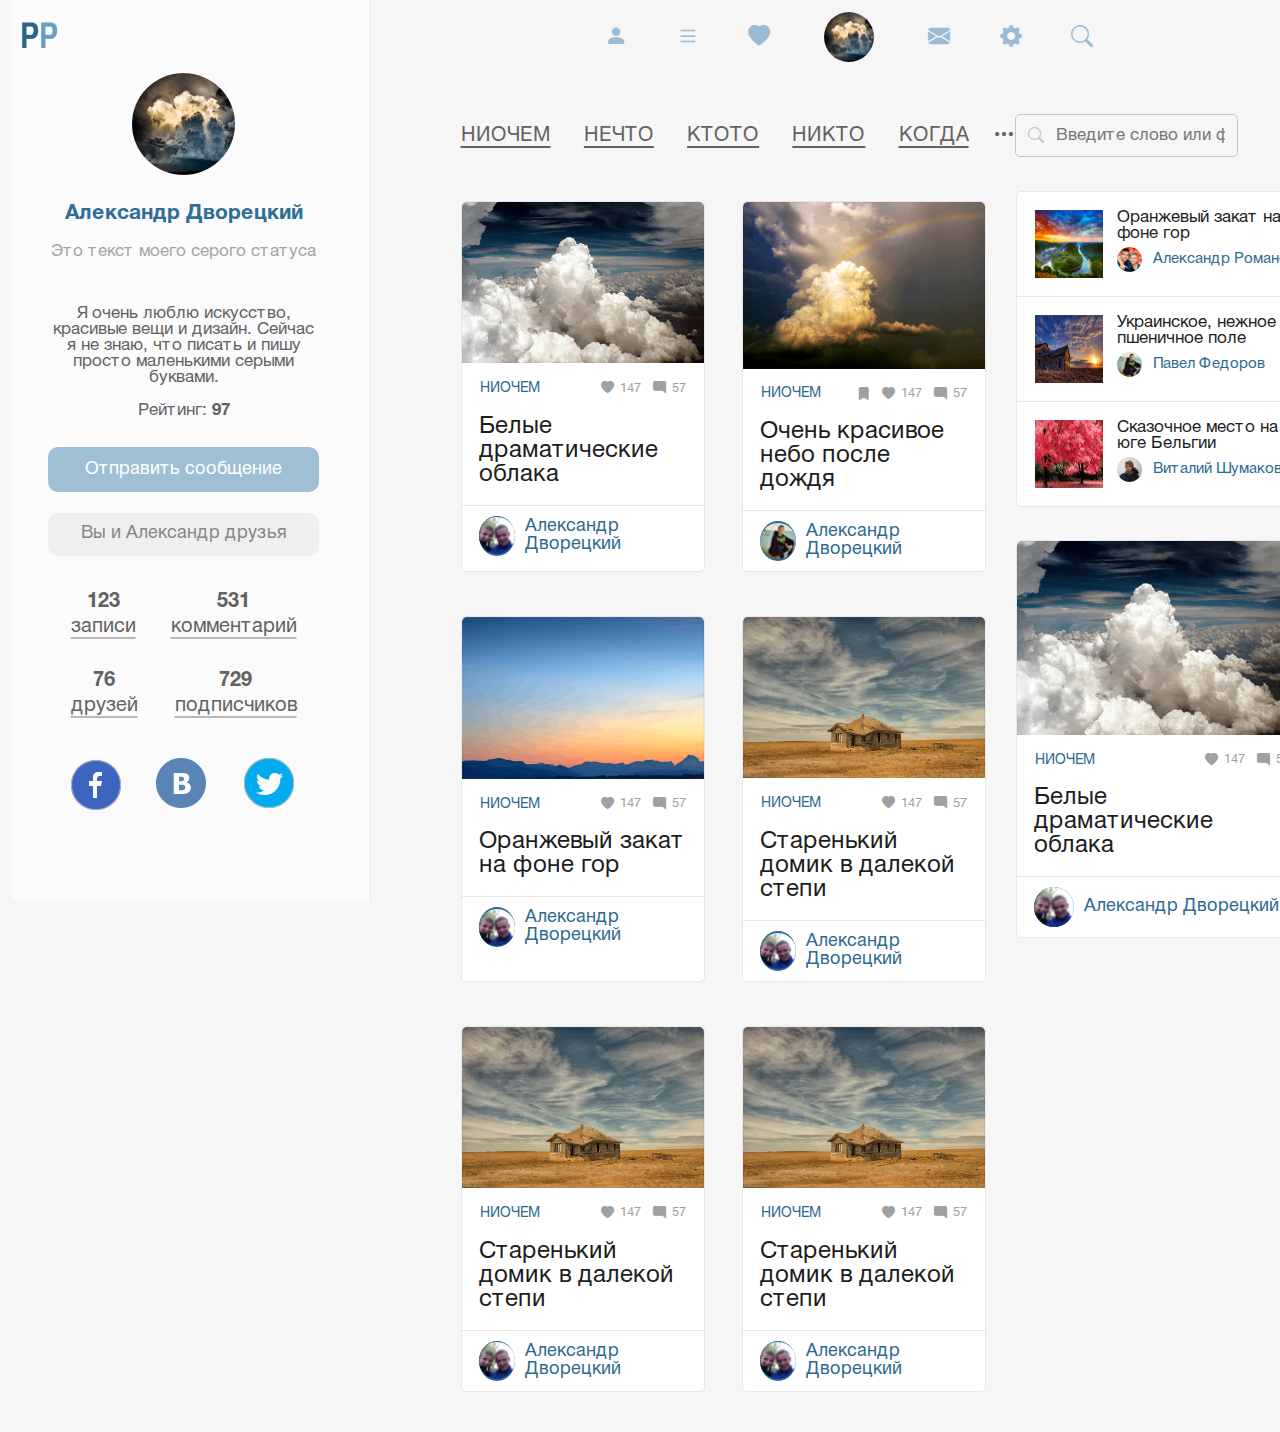
==== commit 309627c0: "added adaptive for pages" ====
--- a/index.html
+++ b/index.html
@@ -1 +1 @@
-<!DOCTYPE html><html lang="en"><head><meta charset="UTF-8"><meta http-equiv="X-UA-Compatible" content="IE=edge"><meta name="viewport" content="width=device-width, initial-scale=1.0"><meta name="description" content=""><meta name="keywords" content=""><title>Document</title><link rel="shortcut icon" href="img/favicon.ico" type="image/x-icon"><link rel="stylesheet" type="text/css" href="css/style.css"></head><body><div class="wrapper"><div class="container-fluid"><div class="row g-0"><div class="col-3 w-2"><div class="sidebar sidebar-fixed"> <div class="logo"> <img class="logo__img" src="./img/logo.png" alt=""></div><div class="profile"><div class="profile__img-wrapper"> <img class="profile__img" src="./img/profil.png" alt=""></div><h3 class="profile__name">Александр Дворецкий</h3><span class="profile__status">Это текст моего серого статуса</span><div class="profile__description">Я очень люблю искуcство, красивые вещи и дизайн. Сейчас я не знаю, что писать и пишу просто маленькими серыми буквами.</div><div class="profile__rating"><span class="profile__rating-text">Рейтинг: </span><span class="profile__rating-number">97</span></div><button class="btn btn-blue">Отправить сообщение</button><div class="profile__block">Вы и Александр друзья</div><div class="profile-info"> <div class="profile-info__item"> <a class="profile-info__block" href="#"><span class="profile-info__number">123 </span><span class="profile-info__text">записи</span></a><a class="profile-info__block" href="#"><span class="profile-info__number">531 </span><span class="profile-info__text">комментарий </span></a></div><div class="profile-info__item"> <a class="profile-info__block" href="#"><span class="profile-info__number">76 </span><span class="profile-info__text">друзей </span></a><a class="profile-info__block" href="#"><span class="profile-info__number">729 </span><span class="profile-info__text">подписчиков </span></a></div></div><div class="social-network"><button class="social-network__btn"><a class="social-network__link" href="#"><img class="social-network__img" src="./img/Facebook.svg" alt="Facebook"></a></button><button class="social-network__btn"><a class="social-network__link" href="#"><img class="social-network__img" src="./img/VK.png" alt="VK"></a></button><button class="social-network__btn"><a class="social-network__link" href="#"><img class="social-network__img" src="./img/Twitter.png" alt="Twitter"></a></button></div></div></div></div><div class="col-9 w-10"><header class="header header-fixed"> <div class="header__content"><div class="icons-block"> <span class="icons-block__item"> <i class="bi bi-person-fill"></i></span><span class="icons-block__item"> <i class="bi bi-list"></i></span><span class="icons-block__item"> <i class="bi bi-heart-fill"></i></span></div><div class="avatar"> <img class="avatar__img" src="./img/profil.png" alt=""></div><div class="icons-block"> <span class="icons-block__item"> <i class="bi bi-envelope-fill"></i></span><span class="icons-block__item"> <i class="bi bi-gear-fill"></i></span><span class="icons-block__item"> <i class="bi bi-search"></i></span></div></div></header><div class="content"><div class="category"><ul class="category__nav"> <li class="category__item"> <a class="category__link" href="#">ниочем</a></li><li class="category__item"> <a class="category__link" href="#">нечто</a></li><li class="category__item"> <a class="category__link" href="#">ктото</a></li><li class="category__item"> <a class="category__link" href="#">никто    </a></li><li class="category__item"> <a class="category__link" href="#">когда</a></li></ul><span class="category__block"><i class="bi bi-three-dots"></i></span><form class="search-form" action="#"><div class="input-wrapper"> <span class="input-img"> <i class="bi bi-search"></i></span><input class="search-input" type="text" placeholder="Введите слово или фразу..."></div></form></div><div class="content__block"> <div class="posts"> <div class="posts__item"> <div class="posts__img-wrapper"> <img class="posts__img" src="./img/big-post-1.png" alt="Белые драматические облака"></div><div class="posts__info"> <a class="posts__category" href="#">Ниочем</a><div class="posts__count-wrapper"> <div class="posts__count"> <span class="posts__icon"> <i class="bi bi-heart-fill"></i></span><span class="posts__number">147</span></div><div class="posts__count"> <span class="posts__icon"> <i class="bi bi-chat-right-fill"></i></span><span class="posts__number">57</span></div></div></div><a class="posts__title" href="#">Белые драматические облака</a><div class="posts-profile"> <div class="posts-profile__avatar"> <img class="posts-profile__img" src="./img/avatar-1.png" alt=""></div><a class="posts-profile__name" href="#">Александр Дворецкий</a></div></div><div class="posts__item"> <div class="posts__img-wrapper"> <img class="posts__img" src="./img/big-post-2.png" alt="Белые драматические облака"></div><div class="posts__info"> <a class="posts__category" href="#">Ниочем</a><div class="posts__count-wrapper"> <div class="posts__count"> <span class="posts__icon"> <i class="bi bi-bookmark-fill"></i></span></div><div class="posts__count"> <span class="posts__icon"> <i class="bi bi-heart-fill"></i></span><span class="posts__number">147</span></div><div class="posts__count"> <span class="posts__icon"> <i class="bi bi-chat-right-fill"></i></span><span class="posts__number">57</span></div></div></div><a class="posts__title" href="#">Очень красивое небо после дождя</a><div class="posts-profile"> <div class="posts-profile__avatar"> <img class="posts-profile__img" src="./img/avatar-3.png" alt=""></div><a class="posts-profile__name" href="#">Александр Дворецкий</a></div></div><div class="posts__item"> <div class="posts__img-wrapper"> <img class="posts__img" src="./img/big-post-3.png" alt="Белые драматические облака"></div><div class="posts__info"> <a class="posts__category" href="#">Ниочем</a><div class="posts__count-wrapper"> <div class="posts__count"> <span class="posts__icon"> <i class="bi bi-heart-fill"></i></span><span class="posts__number">147</span></div><div class="posts__count"> <span class="posts__icon"> <i class="bi bi-chat-right-fill"></i></span><span class="posts__number">57</span></div></div></div><a class="posts__title" href="#">Оранжевый закат на  фоне гор</a><div class="posts-profile"> <div class="posts-profile__avatar"> <img class="posts-profile__img" src="./img/avatar-1.png" alt=""></div><a class="posts-profile__name" href="#">Александр Дворецкий</a></div></div><div class="posts__item"> <div class="posts__img-wrapper"> <img class="posts__img" src="./img/big-post-4.png" alt="Белые драматические облака"></div><div class="posts__info"> <a class="posts__category" href="#">Ниочем</a><div class="posts__count-wrapper"> <div class="posts__count"> <span class="posts__icon"> <i class="bi bi-heart-fill"></i></span><span class="posts__number">147</span></div><div class="posts__count"> <span class="posts__icon"> <i class="bi bi-chat-right-fill"></i></span><span class="posts__number">57</span></div></div></div><a class="posts__title" href="#">Старенький домик в  далекой степи</a><div class="posts-profile"> <div class="posts-profile__avatar"> <img class="posts-profile__img" src="./img/avatar-1.png" alt=""></div><a class="posts-profile__name" href="#">Александр Дворецкий</a></div></div><div class="posts__item"> <div class="posts__img-wrapper"> <img class="posts__img" src="./img/big-post-4.png" alt="Белые драматические облака"></div><div class="posts__info"> <a class="posts__category" href="#">Ниочем</a><div class="posts__count-wrapper"> <div class="posts__count"> <span class="posts__icon"> <i class="bi bi-heart-fill"></i></span><span class="posts__number">147</span></div><div class="posts__count"> <span class="posts__icon"> <i class="bi bi-chat-right-fill"></i></span><span class="posts__number">57</span></div></div></div><a class="posts__title" href="#">Старенький домик в  далекой степи</a><div class="posts-profile"> <div class="posts-profile__avatar"> <img class="posts-profile__img" src="./img/avatar-1.png" alt=""></div><a class="posts-profile__name" href="#">Александр Дворецкий</a></div></div><div class="posts__item"> <div class="posts__img-wrapper"> <img class="posts__img" src="./img/big-post-4.png" alt="Белые драматические облака"></div><div class="posts__info"> <a class="posts__category" href="#">Ниочем</a><div class="posts__count-wrapper"> <div class="posts__count"> <span class="posts__icon"> <i class="bi bi-heart-fill"></i></span><span class="posts__number">147</span></div><div class="posts__count"> <span class="posts__icon"> <i class="bi bi-chat-right-fill"></i></span><span class="posts__number">57</span></div></div></div><a class="posts__title" href="#">Старенький домик в  далекой степи</a><div class="posts-profile"> <div class="posts-profile__avatar"> <img class="posts-profile__img" src="./img/avatar-1.png" alt=""></div><a class="posts-profile__name" href="#">Александр Дворецкий</a></div></div></div><div class="right-block"><div class="posts-small-list"> <div class="posts-small-list__item"><div class="posts-small-list__img-wrapper"><img class="posts-small-list__img" src="./img/post-1.png" alt=""></div><div class="posts-small-list__info"><a class="posts-small-list__title" href="#">Оранжевый закат на  фоне гор</a><div class="posts-profile-small"><div class="posts-profile-small__img-wrapper"> <img class="posts-profile-small__img" src="./img/avatar-2.png" alt=""></div><a class="posts-profile-small__title" href="#">Александр Романо</a></div></div></div><div class="posts-small-list__item"><div class="posts-small-list__img-wrapper"><img class="posts-small-list__img" src="./img/post-4.png" alt=""></div><div class="posts-small-list__info"><a class="posts-small-list__title" href="#">Украинское, нежное пшеничное поле</a><div class="posts-profile-small"><div class="posts-profile-small__img-wrapper"> <img class="posts-profile-small__img" src="./img/avatar-3.png" alt=""></div><a class="posts-profile-small__title" href="#">Павел Федоров</a></div></div></div><div class="posts-small-list__item"><div class="posts-small-list__img-wrapper"><img class="posts-small-list__img" src="./img/post-2.png" alt=""></div><div class="posts-small-list__info"><a class="posts-small-list__title" href="#">Сказочное место на юге Бельгии</a><div class="posts-profile-small"><div class="posts-profile-small__img-wrapper"> <img class="posts-profile-small__img" src="./img/avatar-4.png" alt=""></div><a class="posts-profile-small__title" href="#">Виталий Шумаков</a></div></div></div></div><div class="top-post"> <div class="posts__item"> <div class="posts__img-wrapper"> <img class="posts__img" src="./img/big-post-1.png" alt="Белые драматические облака"></div><div class="posts__info"> <a class="posts__category" href="#">Ниочем</a><div class="posts__count-wrapper"> <div class="posts__count"> <span class="posts__icon"> <i class="bi bi-heart-fill"></i></span><span class="posts__number">147</span></div><div class="posts__count"> <span class="posts__icon"> <i class="bi bi-chat-right-fill"></i></span><span class="posts__number">57</span></div></div></div><a class="posts__title" href="#">Белые драматические облака</a><div class="posts-profile"> <div class="posts-profile__avatar"> <img class="posts-profile__img" src="./img/avatar-1.png" alt=""></div><a class="posts-profile__name" href="#">Александр Дворецкий</a></div></div></div></div></div></div></div></div></div></div><script src="./js/bootstrap.bundle.min.js"></script><script src="./js/main.js"> </script></body></html>+<!DOCTYPE html><html lang="en"><head><meta charset="UTF-8"><meta http-equiv="X-UA-Compatible" content="IE=edge"><meta name="viewport" content="width=device-width, initial-scale=1.0"><meta name="description" content=""><meta name="keywords" content=""><title>Document</title><link rel="shortcut icon" href="img/favicon.ico" type="image/x-icon"><link rel="stylesheet" type="text/css" href="css/style.css"></head><body><div class="wrapper"><div class="container-fluid"><div class="row g-0"><div class="col-3 w-2"><div class="sidebar sidebar-fixed"> <div class="logo"> <img class="logo__img" src="./img/logo.png" alt=""></div><div class="profile"><div class="profile__img-wrapper"> <img class="profile__img" src="./img/profil.png" alt=""></div><h3 class="profile__name">Александр Дворецкий</h3><span class="profile__status">Это текст моего серого статуса</span><div class="profile__description">Я очень люблю искуcство, красивые вещи и дизайн. Сейчас я не знаю, что писать и пишу просто маленькими серыми буквами.</div><div class="profile__rating"><span class="profile__rating-text">Рейтинг: </span><span class="profile__rating-number">97</span></div><button class="btn btn-blue">Отправить сообщение</button><div class="profile__block">Вы и Александр друзья</div><div class="profile-info"> <div class="profile-info__item"> <a class="profile-info__block" href="#"><span class="profile-info__number">123 </span><span class="profile-info__text">записи</span></a><a class="profile-info__block" href="#"><span class="profile-info__number">531 </span><span class="profile-info__text">комментарий </span></a></div><div class="profile-info__item"> <a class="profile-info__block" href="#"><span class="profile-info__number">76 </span><span class="profile-info__text">друзей </span></a><a class="profile-info__block" href="#"><span class="profile-info__number">729 </span><span class="profile-info__text">подписчиков </span></a></div></div><div class="social-network"><button class="social-network__btn"><a class="social-network__link" href="#"><img class="social-network__img" src="./img/Facebook.svg" alt="Facebook"></a></button><button class="social-network__btn"><a class="social-network__link" href="#"><img class="social-network__img" src="./img/VK.png" alt="VK"></a></button><button class="social-network__btn"><a class="social-network__link" href="#"><img class="social-network__img" src="./img/Twitter.png" alt="Twitter"></a></button></div></div></div></div><div class="col-9 w-10"><header class="header header-fixed"><div class="burger"> <i class="bi bi-list"></i></div><div class="logo-mobile"><a class="logo-mobile__link" href="#"> <span class="logo-mobile__darkblue">Proof</span><span class="logo-mobile__blue">People</span></a></div><div class="header__content"><div class="icons-block" id="icons-block-one"> <a class="icons-block__item" href="#" id="profile"> <i class="bi bi-person-fill"></i></a><a class="icons-block__item" href="#" id="bi-list"> <i class="bi bi-list"></i></a><a class="icons-block__item" href="#"> <i class="bi bi-heart-fill"></i></a></div><div class="avatar-wrapper"><span class="avatar-name">Вася Пупкин</span><svg class="avatar-icon" width="15" height="37" viewbox="0 0 22 37" fill="none" xmlns="http://www.w3.org/2000/svg"><path d="M19.9688 2.00049L2.99825 18.5843L19.9688 35.168" stroke="#7aa8c7" stroke-width="4"></path></svg><div class="avatar"> <img class="avatar__img" src="./img/profil.png" alt=""></div></div><div class="icons-block" id="icons-block-two"> <a class="icons-block__item" href="#"> <i class="bi bi-envelope-fill"></i></a><a class="icons-block__item" href="#"> <i class="bi bi-gear-fill"></i></a><span class="icons-block__item" id="search-icon"> <i class="bi bi-search"></i></span></div><ul class="nav-mobile"><a class="icons-block__item" href="#"><span class="icons-block__text">Профиль </span><i class="bi bi-person-fill"></i></a><a class="icons-block__item" href="#"><span class="icons-block__text">Профиль </span><i class="bi bi-list"></i></a><a class="icons-block__item" href="#"><span class="icons-block__text">Профиль  </span><i class="bi bi-heart-fill"></i></a><a class="icons-block__item" href="#"> <span class="icons-block__text">Профиль  </span><i class="bi bi-envelope-fill"></i></a><a class="icons-block__item" href="#"> <span class="icons-block__text">Профиль  </span><i class="bi bi-gear-fill"></i></a><span class="icons-block__item" id="search-icon"><span class="icons-block__text">Профиль </span><i class="bi bi-search"></i></span></ul></div></header><div class="content"><div class="category"><ul class="category__nav"> <li class="category__item"> <a class="category__link" href="#">ниочем</a></li><li class="category__item"> <a class="category__link" href="#">нечто</a></li><li class="category__item"> <a class="category__link" href="#">ктото</a></li><li class="category__item"> <a class="category__link" href="#">никто    </a></li><li class="category__item"> <a class="category__link" href="#">когда</a></li></ul><span class="category__block" id="category-open"><i class="bi bi-three-dots"></i></span><div class="category-hidden"><button class="btn category-btn-close"><i class="bi bi-x"></i></button><ul class="category__nav"> <li class="category__item"> <a class="category__link" href="#">ниочем</a></li><li class="category__item"> <a class="category__link" href="#">нечто</a></li><li class="category__item"> <a class="category__link" href="#">ктото</a></li><li class="category__item"> <a class="category__link" href="#">никто    </a></li><li class="category__item"> <a class="category__link" href="#">когда</a></li></ul></div><form class="search-form" action="#"><div class="input-wrapper"> <span class="input-img"> <i class="bi bi-search"></i></span><input class="search-input" type="text" placeholder="Введите слово или фразу..."></div></form></div><div class="content__block"> <div class="posts"> <div class="posts__item"> <div class="posts__img-wrapper"> <img class="posts__img" src="./img/big-post-1.png" alt="Белые драматические облака"></div><div class="posts__info"> <a class="posts__category" href="#">Ниочем</a><div class="posts__count-wrapper"> <div class="posts__count"> <span class="posts__icon"> <i class="bi bi-heart-fill"></i></span><span class="posts__number">147</span></div><div class="posts__count"> <span class="posts__icon"> <i class="bi bi-chat-right-fill"></i></span><span class="posts__number">57</span></div></div></div><a class="posts__title" href="#">Белые драматические облака</a><div class="posts-profile"> <div class="posts-profile__avatar"> <img class="posts-profile__img" src="./img/avatar-1.png" alt=""></div><a class="posts-profile__name" href="#">Александр Дворецкий</a></div></div><div class="posts__item"> <div class="posts__img-wrapper"> <img class="posts__img" src="./img/big-post-2.png" alt="Белые драматические облака"></div><div class="posts__info"> <a class="posts__category" href="#">Ниочем</a><div class="posts__count-wrapper"> <div class="posts__count"> <span class="posts__icon"> <i class="bi bi-bookmark-fill"></i></span></div><div class="posts__count"> <span class="posts__icon"> <i class="bi bi-heart-fill"></i></span><span class="posts__number">147</span></div><div class="posts__count"> <span class="posts__icon"> <i class="bi bi-chat-right-fill"></i></span><span class="posts__number">57</span></div></div></div><a class="posts__title" href="#">Очень красивое небо после дождя</a><div class="posts-profile"> <div class="posts-profile__avatar"> <img class="posts-profile__img" src="./img/avatar-3.png" alt=""></div><a class="posts-profile__name" href="#">Александр Дворецкий</a></div></div><div class="posts__item"> <div class="posts__img-wrapper"> <img class="posts__img" src="./img/big-post-3.png" alt="Белые драматические облака"></div><div class="posts__info"> <a class="posts__category" href="#">Ниочем</a><div class="posts__count-wrapper"> <div class="posts__count"> <span class="posts__icon"> <i class="bi bi-heart-fill"></i></span><span class="posts__number">147</span></div><div class="posts__count"> <span class="posts__icon"> <i class="bi bi-chat-right-fill"></i></span><span class="posts__number">57</span></div></div></div><a class="posts__title" href="#">Оранжевый закат на  фоне гор</a><div class="posts-profile"> <div class="posts-profile__avatar"> <img class="posts-profile__img" src="./img/avatar-1.png" alt=""></div><a class="posts-profile__name" href="#">Александр Дворецкий</a></div></div><div class="posts__item"> <div class="posts__img-wrapper"> <img class="posts__img" src="./img/big-post-4.png" alt="Белые драматические облака"></div><div class="posts__info"> <a class="posts__category" href="#">Ниочем</a><div class="posts__count-wrapper"> <div class="posts__count"> <span class="posts__icon"> <i class="bi bi-heart-fill"></i></span><span class="posts__number">147</span></div><div class="posts__count"> <span class="posts__icon"> <i class="bi bi-chat-right-fill"></i></span><span class="posts__number">57</span></div></div></div><a class="posts__title" href="#">Старенький домик в  далекой степи</a><div class="posts-profile"> <div class="posts-profile__avatar"> <img class="posts-profile__img" src="./img/avatar-1.png" alt=""></div><a class="posts-profile__name" href="#">Александр Дворецкий</a></div></div><div class="posts__item"> <div class="posts__img-wrapper"> <img class="posts__img" src="./img/big-post-4.png" alt="Белые драматические облака"></div><div class="posts__info"> <a class="posts__category" href="#">Ниочем</a><div class="posts__count-wrapper"> <div class="posts__count"> <span class="posts__icon"> <i class="bi bi-heart-fill"></i></span><span class="posts__number">147</span></div><div class="posts__count"> <span class="posts__icon"> <i class="bi bi-chat-right-fill"></i></span><span class="posts__number">57</span></div></div></div><a class="posts__title" href="#">Старенький домик в  далекой степи</a><div class="posts-profile"> <div class="posts-profile__avatar"> <img class="posts-profile__img" src="./img/avatar-1.png" alt=""></div><a class="posts-profile__name" href="#">Александр Дворецкий</a></div></div><div class="posts__item"> <div class="posts__img-wrapper"> <img class="posts__img" src="./img/big-post-4.png" alt="Белые драматические облака"></div><div class="posts__info"> <a class="posts__category" href="#">Ниочем</a><div class="posts__count-wrapper"> <div class="posts__count"> <span class="posts__icon"> <i class="bi bi-heart-fill"></i></span><span class="posts__number">147</span></div><div class="posts__count"> <span class="posts__icon"> <i class="bi bi-chat-right-fill"></i></span><span class="posts__number">57</span></div></div></div><a class="posts__title" href="#">Старенький домик в  далекой степи</a><div class="posts-profile"> <div class="posts-profile__avatar"> <img class="posts-profile__img" src="./img/avatar-1.png" alt=""></div><a class="posts-profile__name" href="#">Александр Дворецкий</a></div></div></div><div class="right-block right-block-mobile"><div class="posts-small-list"> <div class="posts-small-list__item"><div class="posts-small-list__img-wrapper"><img class="posts-small-list__img" src="./img/post-1.png" alt=""></div><div class="posts-small-list__info"><a class="posts-small-list__title" href="#">Оранжевый закат на  фоне гор</a><div class="posts-profile-small"><div class="posts-profile-small__img-wrapper"> <img class="posts-profile-small__img" src="./img/avatar-2.png" alt=""></div><a class="posts-profile-small__title" href="#">Александр Романо</a></div></div></div><div class="posts-small-list__item"><div class="posts-small-list__img-wrapper"><img class="posts-small-list__img" src="./img/post-4.png" alt=""></div><div class="posts-small-list__info"><a class="posts-small-list__title" href="#">Украинское, нежное пшеничное поле</a><div class="posts-profile-small"><div class="posts-profile-small__img-wrapper"> <img class="posts-profile-small__img" src="./img/avatar-3.png" alt=""></div><a class="posts-profile-small__title" href="#">Павел Федоров</a></div></div></div><div class="posts-small-list__item"><div class="posts-small-list__img-wrapper"><img class="posts-small-list__img" src="./img/post-2.png" alt=""></div><div class="posts-small-list__info"><a class="posts-small-list__title" href="#">Сказочное место на юге Бельгии</a><div class="posts-profile-small"><div class="posts-profile-small__img-wrapper"> <img class="posts-profile-small__img" src="./img/avatar-4.png" alt=""></div><a class="posts-profile-small__title" href="#">Виталий Шумаков</a></div></div></div></div><div class="top-post"> <div class="posts__item"> <div class="posts__img-wrapper"> <img class="posts__img" src="./img/big-post-1.png" alt="Белые драматические облака"></div><div class="posts__info"> <a class="posts__category" href="#">Ниочем</a><div class="posts__count-wrapper"> <div class="posts__count"> <span class="posts__icon"> <i class="bi bi-heart-fill"></i></span><span class="posts__number">147</span></div><div class="posts__count"> <span class="posts__icon"> <i class="bi bi-chat-right-fill"></i></span><span class="posts__number">57</span></div></div></div><a class="posts__title" href="#">Белые драматические облака</a><div class="posts-profile"> <div class="posts-profile__avatar"> <img class="posts-profile__img" src="./img/avatar-1.png" alt=""></div><a class="posts-profile__name" href="#">Александр Дворецкий</a></div></div></div></div></div></div></div></div></div></div><script src="./js/bootstrap.bundle.min.js"></script><script src="./js/main.js"> </script></body></html>--- a/css/style.css
+++ b/css/style.css
@@ -18212,6 +18212,7 @@
   position: relative;
   line-height: normal;
   background-color: rgb(246, 246, 246);
+  overflow: hidden;
 }
 
 .wrapper-bg {
@@ -18298,6 +18299,7 @@
   padding: 12px;
   border-radius: 10px;
   margin-top: 21px;
+  margin: 21px auto 0 auto;
   font-size: 18px;
   color: #868686;
 }
@@ -18409,6 +18411,7 @@
 }
 
 .category {
+  position: relative;
   display: flex;
   align-items: center;
 }
@@ -18489,6 +18492,7 @@
 .posts__item {
   border: 1px solid rgb(232, 232, 232);
   border-radius: 5px;
+  background-color: #fff;
 }
 .posts__img-wrapper {
   width: 100%;
@@ -18580,10 +18584,12 @@
   max-width: 293px;
   width: 100%;
   padding-top: 34px;
+  flex-shrink: 0;
 }
 
 .posts-small-list {
   border: 1px solid rgb(232, 232, 232);
+  background-color: #fff;
   border-radius: 5px;
 }
 .posts-small-list__heading {
@@ -18969,7 +18975,7 @@
 }
 
 .post-wrapper {
-  padding: 0 100px;
+  padding: 0 30px;
 }
 
 .sidebar-post {
@@ -19056,7 +19062,7 @@
 }
 
 .post-content {
-  padding: 40px 0 40px 0;
+  padding: 40px 0 40px 40px;
 }
 
 .post-content-wrapper {
@@ -19337,24 +19343,126 @@
   padding: 0;
 }
 
+.comments-answer {
+  margin-left: 80px;
+}
+
+.logo-mobile {
+  display: none;
+}
+
+.avatar-icon {
+  display: none;
+}
+
+.burger {
+  display: none;
+}
+
+.btn-close {
+  display: none;
+}
+
+.icon-color .bi {
+  color: #000;
+}
+
+.category-hidden {
+  width: 100%;
+  position: absolute;
+  top: -37px;
+  left: 0;
+  background: #fbfbfb;
+  opacity: 0;
+  z-index: -1;
+  transition: all 0.3s;
+}
+.category-hidden .category__nav {
+  flex-direction: column;
+  align-items: flex-start;
+  justify-content: flex-start;
+  padding: 30px;
+  width: 100%;
+  height: auto;
+  max-width: none;
+}
+.category-hidden .category__item {
+  margin-bottom: 20px;
+}
+
+.category-btn-close {
+  position: absolute;
+  right: 15px;
+  top: 0;
+  font-size: 30px;
+  padding: 0;
+}
+
+.category-open {
+  opacity: 1;
+  z-index: 20;
+}
+
+.nav-mobile {
+  display: none;
+}
+
+.avatar-name {
+  display: none;
+}
+
+.block {
+  padding-right: 40px;
+}
+
+.post-content .right-block {
+  display: none;
+}
+
+@media screen and (min-width: 1900px) {
+  .post-wrapper {
+    padding: 0 100px;
+  }
+}
 @media screen and (min-width: 1500px) {
   .post-content {
-    padding: 40px 0 40px 40px;
-  }
-  .w-2 {
-    width: 16.66%;
-  }
-  .w-10 {
-    width: 83.33%;
+    padding: 40px;
+  }
+  .post-content .right-block {
+    display: block;
+  }
+  .sidebar {
+    max-width: none;
   }
 }
 @media screen and (max-width: 1500px) {
+  .content {
+    padding: 40px 0;
+  }
+  .post-content {
+    padding: 40px;
+  }
   .posts {
     grid-template-columns: repeat(2, 294px);
     padding-right: 0;
   }
 }
 @media screen and (max-width: 1300px) {
+  .comments {
+    padding: 30px;
+  }
+  .w-2 {
+    width: 33.33%;
+  }
+  .w-10 {
+    width: 66.66%;
+  }
+  .sidebar-post {
+    max-width: none;
+  }
+  .post-wrapper {
+    padding: 0 0px;
+  }
   .content {
     padding: 40px 30px;
   }
@@ -19375,6 +19483,9 @@
     max-width: 292px;
     width: 100%;
   }
+  .post-search {
+    width: 38px;
+  }
 }
 @media screen and (max-width: 1200px) {
   .content {
@@ -19401,6 +19512,9 @@
   }
   .profile__name {
     font-size: 19px;
+  }
+  .post-content-wrapper {
+    padding: 50px 20px 0 20px;
   }
 }
 @media screen and (max-width: 1100px) {
@@ -19416,4 +19530,387 @@
     padding: 12px 21px 12px 16px;
     text-align: center;
   }
+  .block {
+    padding-right: 0;
+  }
+  .subscribe__btn {
+    padding: 5px;
+    height: auto;
+  }
+}
+@media screen and (max-width: 992px) {
+  .search-form {
+    margin-left: 20px;
+  }
+  .search-form-form {
+    margin-left: auto;
+  }
+  .category__nav {
+    max-width: 400px;
+  }
+  .category__link {
+    font-size: 18px;
+  }
+  .posts {
+    grid-template-columns: repeat(auto-fill, minmax(294px, 1fr));
+  }
+}
+@media screen and (max-width: 768px) {
+  .post-content .right-block {
+    display: block;
+  }
+  .w0 {
+    width: 0;
+  }
+  .w100 {
+    display: flex;
+    align-items: center;
+    justify-content: space-between;
+    width: 100%;
+  }
+  .right-block {
+    opacity: 0;
+    position: absolute;
+    top: 94px;
+    right: 0;
+    z-index: -1;
+    transform: translateX(-100%);
+    background-color: #fbfbfb;
+    padding-top: 0;
+    max-width: none;
+    height: 100%;
+    transition: all 0.3s;
+  }
+  .right-block-show {
+    opacity: 1;
+    z-index: 4;
+    transform: translateX(0);
+  }
+  .avatar-wrapper {
+    order: 3;
+    margin-left: 20px;
+    display: flex;
+    align-items: center;
+    position: relative;
+    z-index: 3;
+  }
+  .avatar {
+    margin: 0;
+  }
+  .avatar-icon {
+    display: block;
+    margin-right: 14px;
+    transition: all 0.3s;
+    transform: rotate(-90deg);
+  }
+  .header {
+    padding: 20px;
+    justify-content: space-between;
+    align-items: center;
+    margin-top: 20px;
+    background-color: rgb(246, 246, 246);
+    border-top: 1px solid rgb(196, 196, 196);
+    border-bottom: 1px solid rgb(196, 196, 196);
+    overflow: hidden;
+  }
+  .header__content {
+    max-width: 300px;
+    justify-content: flex-end;
+    max-width: none;
+    width: auto;
+  }
+  #icons-block-one {
+    position: absolute;
+    z-index: -1;
+    right: 224px;
+    display: none;
+  }
+  #icons-block-two {
+    position: absolute;
+    right: 100px;
+    z-index: -1;
+    display: none;
+  }
+  .translate-show {
+    transform: translateX(0);
+    transition: all 0.5s;
+    z-index: 1 !important;
+  }
+  .icons-block__item {
+    padding: 10px;
+    background-color: rgb(246, 246, 246);
+  }
+  .logo-mobile {
+    display: block;
+  }
+  .logo-mobile__link {
+    font-size: 21px;
+    color: rgb(42, 102, 140);
+    text-transform: uppercase;
+    text-decoration: none;
+  }
+  .logo-mobile__blue {
+    color: #699fc3;
+  }
+  .transform-arrow {
+    transform: rotate(90deg);
+  }
+  .transform-arrow path {
+    stroke: #000;
+  }
+  .w-2 {
+    position: absolute;
+    left: 0;
+    top: 94px;
+    opacity: 0;
+    z-index: -1;
+    width: 100%;
+    height: 100%;
+    transition: all 0.3s;
+    transform: translateX(100%);
+  }
+  .sidebar {
+    max-width: 100%;
+  }
+  .sidebar-show {
+    opacity: 1;
+    z-index: 3;
+    transform: translate(0);
+  }
+  .w-10 {
+    width: 100%;
+  }
+  .logo {
+    display: none;
+  }
+  .burger {
+    display: block;
+    color: rgb(0, 0, 0);
+    font-size: 22px;
+  }
+  #bi-list {
+    display: none;
+  }
+  .profile {
+    padding: 40px 16px 12px 16px;
+  }
+  .posts {
+    padding-right: 0;
+  }
+  .btn-close {
+    display: block;
+    position: absolute;
+    top: 15px;
+    right: 15px;
+  }
+  .btn-close .bi-x::before {
+    content: none;
+  }
+  .search-form {
+    position: absolute;
+    left: 0;
+    right: 0;
+    top: -20px;
+    width: 100%;
+    height: 100vh;
+    z-index: -1;
+    opacity: 0;
+    background: #fbfbfb;
+    margin-left: 0;
+  }
+  .input-wrapper {
+    max-width: none;
+  }
+  .search-input {
+    background: #fbfbfb;
+  }
+  .search-show {
+    opacity: 1;
+    z-index: 4;
+  }
+  .content {
+    padding: 40px 0px;
+  }
+  .category-hidden .category__nav {
+    padding: 30px 10px;
+  }
+  .nav-mobile {
+    display: flex;
+    flex-direction: column;
+    justify-content: center;
+    position: fixed;
+    padding: 20px;
+    top: 105px;
+    right: 20px;
+    opacity: 0;
+    z-index: -1;
+    background-color: rgb(246, 246, 246);
+    border: 1px solid rgb(196, 196, 196);
+    text-decoration: none;
+    font-size: 20px;
+    border-radius: 6px;
+  }
+  .nav-mobile .icons-block__item {
+    color: #626262;
+    text-decoration: none;
+    display: flex;
+    align-items: center;
+    padding: 0;
+    margin-bottom: 15px;
+  }
+  .nav-mobile .icons-block__item:last-child {
+    margin-bottom: 0;
+  }
+  .nav-mobile .icons-block__text {
+    padding-right: 14px;
+  }
+  .avatar-name {
+    display: block;
+    font-size: 18px;
+    padding-right: 20px;
+  }
+  .nav-mobile-show {
+    opacity: 1;
+    z-index: 49;
+  }
+  .fixed {
+    position: relative;
+    z-index: 22;
+  }
+  .sidebar {
+    height: 100%;
+  }
+  .setting-content {
+    max-width: none;
+    padding: 37px 20px;
+  }
+}
+@media screen and (max-width: 576px) {
+  .form__block-mobile {
+    flex-direction: column;
+  }
+  .form .day {
+    margin-right: 0;
+    margin-top: 10px;
+    width: 241px;
+    margin-bottom: 24px;
+  }
+  .form .year {
+    width: 241px;
+  }
+  .form .month {
+    width: 241px;
+    margin-right: 0;
+    margin-bottom: 24px;
+  }
+  .form .form-check {
+    margin: 8px auto 15px auto;
+  }
+  .setting-content form {
+    display: flex;
+    flex-direction: column;
+    align-items: center;
+  }
+  .form__block {
+    padding: 0 10px;
+  }
+  .form .form-select {
+    width: 200px;
+  }
+  .form .form-control {
+    width: 200px;
+  }
+  .avatar {
+    width: 50px;
+    height: 50px;
+  }
+  .category__nav {
+    justify-content: flex-start;
+    max-width: 280px;
+  }
+  .category__item {
+    margin-right: 30px;
+  }
+  .category__item:nth-child(4),
+  .category__item:nth-child(5) {
+    display: none;
+  }
+  .category__block {
+    margin-left: 0;
+  }
+  .category-hidden .category__nav {
+    max-width: 100%;
+  }
+  .category-hidden .category__item:nth-child(4),
+  .category-hidden .category__item:nth-child(5) {
+    display: block;
+  }
+  .logo-mobile__link {
+    font-size: 18px;
+    padding-left: 10px;
+  }
+  .post-block {
+    padding: 20px;
+  }
+  .comments-answer {
+    margin-left: 0;
+    padding-left: 0px;
+  }
+  .post-share {
+    flex-direction: column;
+  }
+  .post-share__btn {
+    margin-left: 0;
+    margin-top: 20px;
+  }
+  .post-tags {
+    flex-wrap: wrap;
+  }
+  .comments {
+    padding: 30px 10px;
+  }
+  .comments__avatar {
+    width: 48px;
+    height: 48px;
+  }
+  .comments-item__avatar {
+    width: 48px;
+    height: 48px;
+  }
+}
+@media screen and (max-width: 440px) {
+  .comments-item__answer-name {
+    display: block;
+    margin: 10px 0;
+  }
+  .comments-item__name {
+    display: block;
+    margin-bottom: 10px;
+  }
+  .comments-item__header {
+    flex-direction: column;
+  }
+  .avatar-name {
+    display: none;
+  }
+}
+@media screen and (max-width: 380px) {
+  .form .form-label {
+    width: auto;
+  }
+  .form .form-label-check {
+    font-size: 12px;
+  }
+  .header {
+    padding: 20px 0;
+    align-items: center;
+  }
+  .avatar {
+    width: 40px;
+    height: 40px;
+  }
+  .avatar__img {
+    width: 40px;
+    height: 40px;
+  }
 }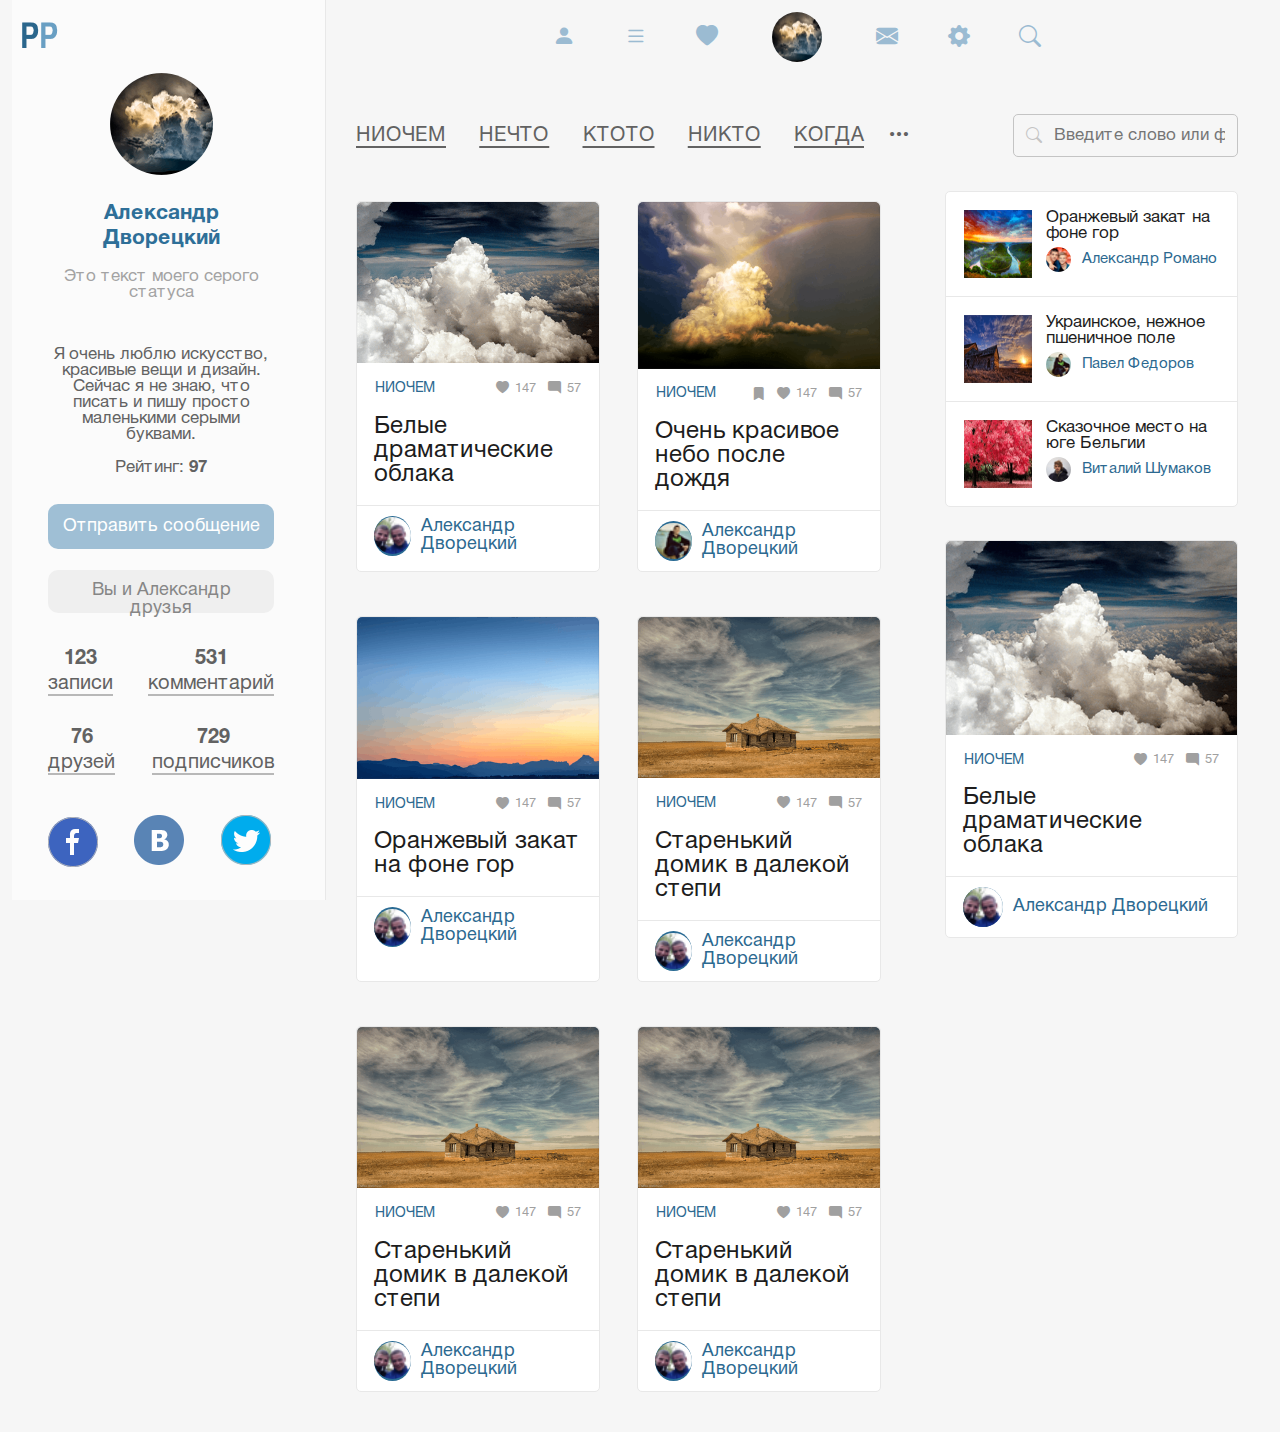
==== commit 053c77d6: "fixed bg" ====
--- a/index.html
+++ b/index.html
@@ -1 +1 @@
-<!DOCTYPE html><html lang="en"><head><meta charset="UTF-8"><meta http-equiv="X-UA-Compatible" content="IE=edge"><meta name="viewport" content="width=device-width, initial-scale=1.0"><meta name="description" content=""><meta name="keywords" content=""><title>Document</title><link rel="shortcut icon" href="img/favicon.ico" type="image/x-icon"><link rel="stylesheet" type="text/css" href="css/style.css"></head><body><div class="wrapper"><div class="container-fluid"><div class="row g-0"><div class="col-3 w-2"><div class="sidebar sidebar-fixed"> <div class="logo"> <img class="logo__img" src="./img/logo.png" alt=""></div><div class="profile"><div class="profile__img-wrapper"> <img class="profile__img" src="./img/profil.png" alt=""></div><h3 class="profile__name">Александр Дворецкий</h3><span class="profile__status">Это текст моего серого статуса</span><div class="profile__description">Я очень люблю искуcство, красивые вещи и дизайн. Сейчас я не знаю, что писать и пишу просто маленькими серыми буквами.</div><div class="profile__rating"><span class="profile__rating-text">Рейтинг: </span><span class="profile__rating-number">97</span></div><button class="btn btn-blue">Отправить сообщение</button><div class="profile__block">Вы и Александр друзья</div><div class="profile-info"> <div class="profile-info__item"> <a class="profile-info__block" href="#"><span class="profile-info__number">123 </span><span class="profile-info__text">записи</span></a><a class="profile-info__block" href="#"><span class="profile-info__number">531 </span><span class="profile-info__text">комментарий </span></a></div><div class="profile-info__item"> <a class="profile-info__block" href="#"><span class="profile-info__number">76 </span><span class="profile-info__text">друзей </span></a><a class="profile-info__block" href="#"><span class="profile-info__number">729 </span><span class="profile-info__text">подписчиков </span></a></div></div><div class="social-network"><button class="social-network__btn"><a class="social-network__link" href="#"><img class="social-network__img" src="./img/Facebook.svg" alt="Facebook"></a></button><button class="social-network__btn"><a class="social-network__link" href="#"><img class="social-network__img" src="./img/VK.png" alt="VK"></a></button><button class="social-network__btn"><a class="social-network__link" href="#"><img class="social-network__img" src="./img/Twitter.png" alt="Twitter"></a></button></div></div></div></div><div class="col-9 w-10"><header class="header header-fixed"><div class="burger"> <i class="bi bi-list"></i></div><div class="logo-mobile"><a class="logo-mobile__link" href="#"> <span class="logo-mobile__darkblue">Proof</span><span class="logo-mobile__blue">People</span></a></div><div class="header__content"><div class="icons-block" id="icons-block-one"> <a class="icons-block__item" href="#" id="profile"> <i class="bi bi-person-fill"></i></a><a class="icons-block__item" href="#" id="bi-list"> <i class="bi bi-list"></i></a><a class="icons-block__item" href="#"> <i class="bi bi-heart-fill"></i></a></div><div class="avatar-wrapper"><span class="avatar-name">Вася Пупкин</span><svg class="avatar-icon" width="15" height="37" viewbox="0 0 22 37" fill="none" xmlns="http://www.w3.org/2000/svg"><path d="M19.9688 2.00049L2.99825 18.5843L19.9688 35.168" stroke="#7aa8c7" stroke-width="4"></path></svg><div class="avatar"> <img class="avatar__img" src="./img/profil.png" alt=""></div></div><div class="icons-block" id="icons-block-two"> <a class="icons-block__item" href="#"> <i class="bi bi-envelope-fill"></i></a><a class="icons-block__item" href="#"> <i class="bi bi-gear-fill"></i></a><span class="icons-block__item" id="search-icon"> <i class="bi bi-search"></i></span></div><ul class="nav-mobile"><a class="icons-block__item" href="#"><span class="icons-block__text">Профиль </span><i class="bi bi-person-fill"></i></a><a class="icons-block__item" href="#"><span class="icons-block__text">Профиль </span><i class="bi bi-list"></i></a><a class="icons-block__item" href="#"><span class="icons-block__text">Профиль  </span><i class="bi bi-heart-fill"></i></a><a class="icons-block__item" href="#"> <span class="icons-block__text">Профиль  </span><i class="bi bi-envelope-fill"></i></a><a class="icons-block__item" href="#"> <span class="icons-block__text">Профиль  </span><i class="bi bi-gear-fill"></i></a><span class="icons-block__item" id="search-icon"><span class="icons-block__text">Профиль </span><i class="bi bi-search"></i></span></ul></div></header><div class="content"><div class="category"><ul class="category__nav"> <li class="category__item"> <a class="category__link" href="#">ниочем</a></li><li class="category__item"> <a class="category__link" href="#">нечто</a></li><li class="category__item"> <a class="category__link" href="#">ктото</a></li><li class="category__item"> <a class="category__link" href="#">никто    </a></li><li class="category__item"> <a class="category__link" href="#">когда</a></li></ul><span class="category__block" id="category-open"><i class="bi bi-three-dots"></i></span><div class="category-hidden"><button class="btn category-btn-close"><i class="bi bi-x"></i></button><ul class="category__nav"> <li class="category__item"> <a class="category__link" href="#">ниочем</a></li><li class="category__item"> <a class="category__link" href="#">нечто</a></li><li class="category__item"> <a class="category__link" href="#">ктото</a></li><li class="category__item"> <a class="category__link" href="#">никто    </a></li><li class="category__item"> <a class="category__link" href="#">когда</a></li></ul></div><form class="search-form" action="#"><div class="input-wrapper"> <span class="input-img"> <i class="bi bi-search"></i></span><input class="search-input" type="text" placeholder="Введите слово или фразу..."></div></form></div><div class="content__block"> <div class="posts"> <div class="posts__item"> <div class="posts__img-wrapper"> <img class="posts__img" src="./img/big-post-1.png" alt="Белые драматические облака"></div><div class="posts__info"> <a class="posts__category" href="#">Ниочем</a><div class="posts__count-wrapper"> <div class="posts__count"> <span class="posts__icon"> <i class="bi bi-heart-fill"></i></span><span class="posts__number">147</span></div><div class="posts__count"> <span class="posts__icon"> <i class="bi bi-chat-right-fill"></i></span><span class="posts__number">57</span></div></div></div><a class="posts__title" href="#">Белые драматические облака</a><div class="posts-profile"> <div class="posts-profile__avatar"> <img class="posts-profile__img" src="./img/avatar-1.png" alt=""></div><a class="posts-profile__name" href="#">Александр Дворецкий</a></div></div><div class="posts__item"> <div class="posts__img-wrapper"> <img class="posts__img" src="./img/big-post-2.png" alt="Белые драматические облака"></div><div class="posts__info"> <a class="posts__category" href="#">Ниочем</a><div class="posts__count-wrapper"> <div class="posts__count"> <span class="posts__icon"> <i class="bi bi-bookmark-fill"></i></span></div><div class="posts__count"> <span class="posts__icon"> <i class="bi bi-heart-fill"></i></span><span class="posts__number">147</span></div><div class="posts__count"> <span class="posts__icon"> <i class="bi bi-chat-right-fill"></i></span><span class="posts__number">57</span></div></div></div><a class="posts__title" href="#">Очень красивое небо после дождя</a><div class="posts-profile"> <div class="posts-profile__avatar"> <img class="posts-profile__img" src="./img/avatar-3.png" alt=""></div><a class="posts-profile__name" href="#">Александр Дворецкий</a></div></div><div class="posts__item"> <div class="posts__img-wrapper"> <img class="posts__img" src="./img/big-post-3.png" alt="Белые драматические облака"></div><div class="posts__info"> <a class="posts__category" href="#">Ниочем</a><div class="posts__count-wrapper"> <div class="posts__count"> <span class="posts__icon"> <i class="bi bi-heart-fill"></i></span><span class="posts__number">147</span></div><div class="posts__count"> <span class="posts__icon"> <i class="bi bi-chat-right-fill"></i></span><span class="posts__number">57</span></div></div></div><a class="posts__title" href="#">Оранжевый закат на  фоне гор</a><div class="posts-profile"> <div class="posts-profile__avatar"> <img class="posts-profile__img" src="./img/avatar-1.png" alt=""></div><a class="posts-profile__name" href="#">Александр Дворецкий</a></div></div><div class="posts__item"> <div class="posts__img-wrapper"> <img class="posts__img" src="./img/big-post-4.png" alt="Белые драматические облака"></div><div class="posts__info"> <a class="posts__category" href="#">Ниочем</a><div class="posts__count-wrapper"> <div class="posts__count"> <span class="posts__icon"> <i class="bi bi-heart-fill"></i></span><span class="posts__number">147</span></div><div class="posts__count"> <span class="posts__icon"> <i class="bi bi-chat-right-fill"></i></span><span class="posts__number">57</span></div></div></div><a class="posts__title" href="#">Старенький домик в  далекой степи</a><div class="posts-profile"> <div class="posts-profile__avatar"> <img class="posts-profile__img" src="./img/avatar-1.png" alt=""></div><a class="posts-profile__name" href="#">Александр Дворецкий</a></div></div><div class="posts__item"> <div class="posts__img-wrapper"> <img class="posts__img" src="./img/big-post-4.png" alt="Белые драматические облака"></div><div class="posts__info"> <a class="posts__category" href="#">Ниочем</a><div class="posts__count-wrapper"> <div class="posts__count"> <span class="posts__icon"> <i class="bi bi-heart-fill"></i></span><span class="posts__number">147</span></div><div class="posts__count"> <span class="posts__icon"> <i class="bi bi-chat-right-fill"></i></span><span class="posts__number">57</span></div></div></div><a class="posts__title" href="#">Старенький домик в  далекой степи</a><div class="posts-profile"> <div class="posts-profile__avatar"> <img class="posts-profile__img" src="./img/avatar-1.png" alt=""></div><a class="posts-profile__name" href="#">Александр Дворецкий</a></div></div><div class="posts__item"> <div class="posts__img-wrapper"> <img class="posts__img" src="./img/big-post-4.png" alt="Белые драматические облака"></div><div class="posts__info"> <a class="posts__category" href="#">Ниочем</a><div class="posts__count-wrapper"> <div class="posts__count"> <span class="posts__icon"> <i class="bi bi-heart-fill"></i></span><span class="posts__number">147</span></div><div class="posts__count"> <span class="posts__icon"> <i class="bi bi-chat-right-fill"></i></span><span class="posts__number">57</span></div></div></div><a class="posts__title" href="#">Старенький домик в  далекой степи</a><div class="posts-profile"> <div class="posts-profile__avatar"> <img class="posts-profile__img" src="./img/avatar-1.png" alt=""></div><a class="posts-profile__name" href="#">Александр Дворецкий</a></div></div></div><div class="right-block right-block-mobile"><div class="posts-small-list"> <div class="posts-small-list__item"><div class="posts-small-list__img-wrapper"><img class="posts-small-list__img" src="./img/post-1.png" alt=""></div><div class="posts-small-list__info"><a class="posts-small-list__title" href="#">Оранжевый закат на  фоне гор</a><div class="posts-profile-small"><div class="posts-profile-small__img-wrapper"> <img class="posts-profile-small__img" src="./img/avatar-2.png" alt=""></div><a class="posts-profile-small__title" href="#">Александр Романо</a></div></div></div><div class="posts-small-list__item"><div class="posts-small-list__img-wrapper"><img class="posts-small-list__img" src="./img/post-4.png" alt=""></div><div class="posts-small-list__info"><a class="posts-small-list__title" href="#">Украинское, нежное пшеничное поле</a><div class="posts-profile-small"><div class="posts-profile-small__img-wrapper"> <img class="posts-profile-small__img" src="./img/avatar-3.png" alt=""></div><a class="posts-profile-small__title" href="#">Павел Федоров</a></div></div></div><div class="posts-small-list__item"><div class="posts-small-list__img-wrapper"><img class="posts-small-list__img" src="./img/post-2.png" alt=""></div><div class="posts-small-list__info"><a class="posts-small-list__title" href="#">Сказочное место на юге Бельгии</a><div class="posts-profile-small"><div class="posts-profile-small__img-wrapper"> <img class="posts-profile-small__img" src="./img/avatar-4.png" alt=""></div><a class="posts-profile-small__title" href="#">Виталий Шумаков</a></div></div></div></div><div class="top-post"> <div class="posts__item"> <div class="posts__img-wrapper"> <img class="posts__img" src="./img/big-post-1.png" alt="Белые драматические облака"></div><div class="posts__info"> <a class="posts__category" href="#">Ниочем</a><div class="posts__count-wrapper"> <div class="posts__count"> <span class="posts__icon"> <i class="bi bi-heart-fill"></i></span><span class="posts__number">147</span></div><div class="posts__count"> <span class="posts__icon"> <i class="bi bi-chat-right-fill"></i></span><span class="posts__number">57</span></div></div></div><a class="posts__title" href="#">Белые драматические облака</a><div class="posts-profile"> <div class="posts-profile__avatar"> <img class="posts-profile__img" src="./img/avatar-1.png" alt=""></div><a class="posts-profile__name" href="#">Александр Дворецкий</a></div></div></div></div></div></div></div></div></div></div><script src="./js/bootstrap.bundle.min.js"></script><script src="./js/main.js"> </script></body></html>+<!DOCTYPE html><html lang="en"><head><meta charset="UTF-8"><meta http-equiv="X-UA-Compatible" content="IE=edge"><meta name="viewport" content="width=device-width, initial-scale=1.0"><meta name="description" content=""><meta name="keywords" content=""><title>Document</title><link rel="shortcut icon" href="img/favicon.ico" type="image/x-icon"><link rel="stylesheet" type="text/css" href="css/style.css"></head><body><div class="wrapper"><div class="container-fluid"><div class="row g-0"><div class="col-md-4 col-xl-3 col-xxl-2 w-2 profile-hidden"><div class="sidebar sidebar-fixed"> <button class="btn btn-close-profile"><i class="bi bi-list"></i></button><div class="logo"> <img class="logo__img" src="./img/logo.png" alt=""></div><div class="profile"><div class="profile__img-wrapper"> <img class="profile__img" src="./img/profil.png" alt=""></div><h3 class="profile__name">Александр Дворецкий</h3><span class="profile__status">Это текст моего серого статуса</span><div class="profile__description">Я очень люблю искуcство, красивые вещи и дизайн. Сейчас я не знаю, что писать и пишу просто маленькими серыми буквами.</div><div class="profile__rating"><span class="profile__rating-text">Рейтинг: </span><span class="profile__rating-number">97</span></div><button class="btn btn-blue">Отправить сообщение</button><div class="profile__block">Вы и Александр друзья</div><div class="profile-info"> <div class="profile-info__item"> <a class="profile-info__block" href="#"><span class="profile-info__number">123 </span><span class="profile-info__text">записи</span></a><a class="profile-info__block" href="#"><span class="profile-info__number">531 </span><span class="profile-info__text">комментарий </span></a></div><div class="profile-info__item"> <a class="profile-info__block" href="#"><span class="profile-info__number">76 </span><span class="profile-info__text">друзей </span></a><a class="profile-info__block" href="#"><span class="profile-info__number">729 </span><span class="profile-info__text">подписчиков </span></a></div></div><div class="social-network"><button class="social-network__btn"><a class="social-network__link" href="#"><img class="social-network__img" src="./img/Facebook.svg" alt="Facebook"></a></button><button class="social-network__btn"><a class="social-network__link" href="#"><img class="social-network__img" src="./img/VK.png" alt="VK"></a></button><button class="social-network__btn"><a class="social-network__link" href="#"><img class="social-network__img" src="./img/Twitter.png" alt="Twitter"></a></button></div></div></div></div><div class="col-md-8 col-xl-9 col-xxl-10 w-10"><header class="header header-fixed"><div class="burger-person"> <i class="bi bi-list"></i></div><div class="logo-mobile"><a class="logo-mobile__link" href="#"> <span class="logo-mobile__darkblue">Proof</span><span class="logo-mobile__blue">People</span></a></div><div class="header__content"><div class="icons-block" id="icons-block-one"> <a class="icons-block__item" href="#" id="profile"> <i class="bi bi-person-fill"></i></a><a class="icons-block__item" href="#" id="bi-list"> <i class="bi bi-list"></i></a><a class="icons-block__item" href="#"> <i class="bi bi-heart-fill"></i></a></div><div class="avatar-wrapper"><div class="avatar"> <img class="avatar__img" src="./img/profil.png" alt=""></div></div><div class="icons-block" id="icons-block-two"> <a class="icons-block__item" href="#"> <i class="bi bi-envelope-fill"></i></a><a class="icons-block__item" href="#"> <i class="bi bi-gear-fill"></i></a><span class="icons-block__item" id="search-icon"> <i class="bi bi-search"></i></span></div><ul class="nav-mobile"><button class="btn nav-mobile__btn-close"><i class="bi bi-x"></i></button><div class="user-mobile"> <span class="user-mobile__name">Александ Дворецкий</span><div class="user-mobile__avatar"> <img class="user-mobile__img" src="./img/profil.png" alt=""></div></div><a class="icons-block__item" href="#"><span class="icons-block__text">Профиль </span><i class="bi bi-person-fill"></i></a><a class="icons-block__item" href="#"><span class="icons-block__text">Профиль ghjbkm</span><i class="bi bi-list"></i></a><a class="icons-block__item" href="#"><span class="icons-block__text">Профиль  </span><i class="bi bi-heart-fill"></i></a><a class="icons-block__item" href="#"> <span class="icons-block__text">Профиль  </span><i class="bi bi-envelope-fill"></i></a><a class="icons-block__item" href="#"> <span class="icons-block__text">Профиль  </span><i class="bi bi-gear-fill"></i></a><span class="icons-block__item" id="search-icon"><span class="icons-block__text">Профиль </span><i class="bi bi-search"></i></span></ul></div></header><div class="content"><div class="category"><ul class="category__nav"> <li class="category__item"> <a class="category__link" href="#">ниочем</a></li><li class="category__item"> <a class="category__link" href="#">нечто</a></li><li class="category__item"> <a class="category__link" href="#">ктото</a></li><li class="category__item"> <a class="category__link" href="#">никто    </a></li><li class="category__item"> <a class="category__link" href="#">когда</a></li></ul><span class="category__block" id="category-open"><i class="bi bi-three-dots"></i></span><div class="category-hidden"><button class="btn category-btn-close"><i class="bi bi-x"></i></button><ul class="category__nav"> <li class="category__item"> <a class="category__link" href="#">ниочем</a></li><li class="category__item"> <a class="category__link" href="#">нечто</a></li><li class="category__item"> <a class="category__link" href="#">ктото</a></li><li class="category__item"> <a class="category__link" href="#">никто    </a></li><li class="category__item"> <a class="category__link" href="#">когда</a></li></ul></div><form class="search-form" action="#"><div class="input-wrapper"> <span class="input-img"> <i class="bi bi-search"></i></span><input class="search-input" type="text" placeholder="Введите слово или фразу..."></div></form></div><div class="content__block"> <div class="posts"> <div class="posts__item"> <div class="posts__img-wrapper"> <img class="posts__img" src="./img/big-post-1.png" alt="Белые драматические облака"></div><div class="posts__info"> <a class="posts__category" href="#">Ниочем</a><div class="posts__count-wrapper"> <div class="posts__count"> <span class="posts__icon"> <i class="bi bi-heart-fill"></i></span><span class="posts__number">147</span></div><div class="posts__count"> <span class="posts__icon"> <i class="bi bi-chat-right-fill"></i></span><span class="posts__number">57</span></div></div></div><a class="posts__title" href="#">Белые драматические облака</a><div class="posts-profile"> <div class="posts-profile__avatar"> <img class="posts-profile__img" src="./img/avatar-1.png" alt=""></div><a class="posts-profile__name" href="#">Александр Дворецкий</a></div></div><div class="posts__item"> <div class="posts__img-wrapper"> <img class="posts__img" src="./img/big-post-2.png" alt="Белые драматические облака"></div><div class="posts__info"> <a class="posts__category" href="#">Ниочем</a><div class="posts__count-wrapper"> <div class="posts__count"> <span class="posts__icon"> <i class="bi bi-bookmark-fill"></i></span></div><div class="posts__count"> <span class="posts__icon"> <i class="bi bi-heart-fill"></i></span><span class="posts__number">147</span></div><div class="posts__count"> <span class="posts__icon"> <i class="bi bi-chat-right-fill"></i></span><span class="posts__number">57</span></div></div></div><a class="posts__title" href="#">Очень красивое небо после дождя</a><div class="posts-profile"> <div class="posts-profile__avatar"> <img class="posts-profile__img" src="./img/avatar-3.png" alt=""></div><a class="posts-profile__name" href="#">Александр Дворецкий</a></div></div><div class="posts__item"> <div class="posts__img-wrapper"> <img class="posts__img" src="./img/big-post-3.png" alt="Белые драматические облака"></div><div class="posts__info"> <a class="posts__category" href="#">Ниочем</a><div class="posts__count-wrapper"> <div class="posts__count"> <span class="posts__icon"> <i class="bi bi-heart-fill"></i></span><span class="posts__number">147</span></div><div class="posts__count"> <span class="posts__icon"> <i class="bi bi-chat-right-fill"></i></span><span class="posts__number">57</span></div></div></div><a class="posts__title" href="#">Оранжевый закат на  фоне гор</a><div class="posts-profile"> <div class="posts-profile__avatar"> <img class="posts-profile__img" src="./img/avatar-1.png" alt=""></div><a class="posts-profile__name" href="#">Александр Дворецкий</a></div></div><div class="posts__item"> <div class="posts__img-wrapper"> <img class="posts__img" src="./img/big-post-4.png" alt="Белые драматические облака"></div><div class="posts__info"> <a class="posts__category" href="#">Ниочем</a><div class="posts__count-wrapper"> <div class="posts__count"> <span class="posts__icon"> <i class="bi bi-heart-fill"></i></span><span class="posts__number">147</span></div><div class="posts__count"> <span class="posts__icon"> <i class="bi bi-chat-right-fill"></i></span><span class="posts__number">57</span></div></div></div><a class="posts__title" href="#">Старенький домик в  далекой степи</a><div class="posts-profile"> <div class="posts-profile__avatar"> <img class="posts-profile__img" src="./img/avatar-1.png" alt=""></div><a class="posts-profile__name" href="#">Александр Дворецкий</a></div></div><div class="posts__item"> <div class="posts__img-wrapper"> <img class="posts__img" src="./img/big-post-4.png" alt="Белые драматические облака"></div><div class="posts__info"> <a class="posts__category" href="#">Ниочем</a><div class="posts__count-wrapper"> <div class="posts__count"> <span class="posts__icon"> <i class="bi bi-heart-fill"></i></span><span class="posts__number">147</span></div><div class="posts__count"> <span class="posts__icon"> <i class="bi bi-chat-right-fill"></i></span><span class="posts__number">57</span></div></div></div><a class="posts__title" href="#">Старенький домик в  далекой степи</a><div class="posts-profile"> <div class="posts-profile__avatar"> <img class="posts-profile__img" src="./img/avatar-1.png" alt=""></div><a class="posts-profile__name" href="#">Александр Дворецкий</a></div></div><div class="posts__item"> <div class="posts__img-wrapper"> <img class="posts__img" src="./img/big-post-4.png" alt="Белые драматические облака"></div><div class="posts__info"> <a class="posts__category" href="#">Ниочем</a><div class="posts__count-wrapper"> <div class="posts__count"> <span class="posts__icon"> <i class="bi bi-heart-fill"></i></span><span class="posts__number">147</span></div><div class="posts__count"> <span class="posts__icon"> <i class="bi bi-chat-right-fill"></i></span><span class="posts__number">57</span></div></div></div><a class="posts__title" href="#">Старенький домик в  далекой степи</a><div class="posts-profile"> <div class="posts-profile__avatar"> <img class="posts-profile__img" src="./img/avatar-1.png" alt=""></div><a class="posts-profile__name" href="#">Александр Дворецкий</a></div></div></div><div class="right-block right-block-mobile"><button class="btn btn-close-right-block"><i class="bi bi-list"></i></button><div class="posts-small-list"> <div class="posts-small-list__item"><div class="posts-small-list__img-wrapper"><img class="posts-small-list__img" src="./img/post-1.png" alt=""></div><div class="posts-small-list__info"><a class="posts-small-list__title" href="#">Оранжевый закат на  фоне гор</a><div class="posts-profile-small"><div class="posts-profile-small__img-wrapper"> <img class="posts-profile-small__img" src="./img/avatar-2.png" alt=""></div><a class="posts-profile-small__title" href="#">Александр Романо</a></div></div></div><div class="posts-small-list__item"><div class="posts-small-list__img-wrapper"><img class="posts-small-list__img" src="./img/post-4.png" alt=""></div><div class="posts-small-list__info"><a class="posts-small-list__title" href="#">Украинское, нежное пшеничное поле</a><div class="posts-profile-small"><div class="posts-profile-small__img-wrapper"> <img class="posts-profile-small__img" src="./img/avatar-3.png" alt=""></div><a class="posts-profile-small__title" href="#">Павел Федоров</a></div></div></div><div class="posts-small-list__item"><div class="posts-small-list__img-wrapper"><img class="posts-small-list__img" src="./img/post-2.png" alt=""></div><div class="posts-small-list__info"><a class="posts-small-list__title" href="#">Сказочное место на юге Бельгии</a><div class="posts-profile-small"><div class="posts-profile-small__img-wrapper"> <img class="posts-profile-small__img" src="./img/avatar-4.png" alt=""></div><a class="posts-profile-small__title" href="#">Виталий Шумаков</a></div></div></div></div><div class="top-post"> <div class="posts__item"> <div class="posts__img-wrapper"> <img class="posts__img" src="./img/big-post-1.png" alt="Белые драматические облака"></div><div class="posts__info"> <a class="posts__category" href="#">Ниочем</a><div class="posts__count-wrapper"> <div class="posts__count"> <span class="posts__icon"> <i class="bi bi-heart-fill"></i></span><span class="posts__number">147</span></div><div class="posts__count"> <span class="posts__icon"> <i class="bi bi-chat-right-fill"></i></span><span class="posts__number">57</span></div></div></div><a class="posts__title" href="#">Белые драматические облака</a><div class="posts-profile"> <div class="posts-profile__avatar"> <img class="posts-profile__img" src="./img/avatar-1.png" alt=""></div><a class="posts-profile__name" href="#">Александр Дворецкий</a></div></div></div></div></div></div></div></div></div></div><script src="./js/bootstrap.bundle.min.js"></script><script src="./js/main.js"> </script></body></html>--- a/css/style.css
+++ b/css/style.css
@@ -18206,17 +18206,21 @@
   font-weight: normal;
 }
 
+body {
+  overflow-x: hidden;
+}
+
 .wrapper {
+  overflow-x: clip;
   margin: 0 auto;
   background: #fff;
   position: relative;
   line-height: normal;
   background-color: rgb(246, 246, 246);
-  overflow: hidden;
 }
 
 .wrapper-bg {
-  background: url(../img/Picture-BG.webp) no-repeat center;
+  background: url(../img/bgpng.png) no-repeat center;
   background-size: cover;
   width: 100%;
   height: 100vh;
@@ -18697,13 +18701,18 @@
 .fixed {
   position: sticky;
   top: 0;
-  z-index: 3;
+  z-index: 6;
 }
 
 .sticky {
   position: sticky;
   top: 0;
   z-index: 5;
+  width: 100%;
+  margin-left: auto;
+  margin-right: auto;
+  left: 0;
+  right: 0;
 }
 
 .posts-feed .posts-profile__name {
@@ -18744,7 +18753,6 @@
 .setting-content {
   background-color: #fff;
   border: 1px solid rgb(232, 232, 232);
-  max-width: 634px;
   width: 100%;
   padding: 47px 56px;
 }
@@ -18826,6 +18834,10 @@
   text-underline-offset: 3px;
 }
 
+.form-btn-wrapper {
+  max-width: 480px;
+}
+
 .btn-form {
   width: 242px;
   display: block;
@@ -18979,6 +18991,7 @@
 }
 
 .sidebar-post {
+  width: 100%;
   background-color: rgb(246, 246, 246);
   border: none;
   padding-top: 38px;
@@ -19359,6 +19372,10 @@
   display: none;
 }
 
+.burger-person {
+  display: none;
+}
+
 .btn-close {
   display: none;
 }
@@ -19385,6 +19402,8 @@
   width: 100%;
   height: auto;
   max-width: none;
+  border-radius: 6px;
+  border: 1px solid rgb(232, 232, 232);
 }
 .category-hidden .category__item {
   margin-bottom: 20px;
@@ -19419,12 +19438,60 @@
   display: none;
 }
 
+.btn-close-right-block {
+  display: none;
+}
+
+.selected-wrapper {
+  display: flex;
+  align-items: center;
+}
+
+.posts-btn-close {
+  display: none;
+}
+
+.btn-close-profile {
+  display: none;
+}
+
+.logo-hidden {
+  position: absolute;
+  z-index: 25;
+  left: 20px;
+  top: 20px;
+  padding: 0;
+  display: none;
+}
+
+.logo-show {
+  display: block;
+}
+
+.form__block-text {
+  margin-bottom: 44px;
+  max-width: 480px;
+}
+
 @media screen and (min-width: 1900px) {
   .post-wrapper {
     padding: 0 100px;
   }
 }
+@media screen and (min-width: 1700px) {
+  .col-xxxl-2 {
+    flex: 0 0 auto;
+    width: 16%;
+  }
+  .col-xxxl-10 {
+    flex: 0 0 auto;
+    width: 83%;
+  }
+}
 @media screen and (min-width: 1500px) {
+  .sidebar-post {
+    width: 100%;
+  }
   .post-content {
     padding: 40px;
   }
@@ -19436,26 +19503,16 @@
   }
 }
 @media screen and (max-width: 1500px) {
-  .content {
-    padding: 40px 0;
-  }
   .post-content {
-    padding: 40px;
-  }
-  .posts {
-    grid-template-columns: repeat(2, 294px);
+    padding: 40px 0 40px 40px;
+  }
+  .block {
     padding-right: 0;
   }
 }
 @media screen and (max-width: 1300px) {
   .comments {
     padding: 30px;
-  }
-  .w-2 {
-    width: 33.33%;
-  }
-  .w-10 {
-    width: 66.66%;
   }
   .sidebar-post {
     max-width: none;
@@ -19519,9 +19576,7 @@
 }
 @media screen and (max-width: 1100px) {
   .posts {
-    padding-right: 20px;
-    grid-template-columns: 204px 204px;
-    gap: 44px 27px;
+    grid-template-columns: repeat(auto-fill, minmax(294px, 1fr));
   }
   .category__nav {
     max-width: 420px;
@@ -19539,6 +19594,9 @@
   }
 }
 @media screen and (max-width: 992px) {
+  .setting-content {
+    padding: 47px 36px;
+  }
   .search-form {
     margin-left: 20px;
   }
@@ -19556,6 +19614,31 @@
   }
 }
 @media screen and (max-width: 768px) {
+  .btn-close-profile {
+    position: absolute;
+    display: block;
+    top: 15px;
+    left: 10px;
+    font-size: 25px;
+    padding: 0;
+    color: #9bbbd2;
+    transform: rotate(90deg);
+  }
+  .posts-btn-close {
+    display: block;
+    position: absolute;
+    top: 15px;
+    left: 10px;
+    font-size: 30px;
+    padding: 0;
+    color: #9bbbd2;
+  }
+  .sidebar-posts {
+    padding-top: 70px;
+  }
+  .pt-custom {
+    padding-top: 0;
+  }
   .post-content .right-block {
     display: block;
   }
@@ -19570,21 +19653,24 @@
   }
   .right-block {
     opacity: 0;
-    position: absolute;
-    top: 94px;
-    right: 0;
+    position: fixed;
+    top: 0;
+    left: 0;
     z-index: -1;
     transform: translateX(-100%);
     background-color: #fbfbfb;
     padding-top: 0;
-    max-width: none;
+    max-width: 555px;
     height: 100%;
     transition: all 0.3s;
   }
-  .right-block-show {
-    opacity: 1;
-    z-index: 4;
-    transform: translateX(0);
+  .hidden-block {
+    left: 0;
+    right: auto;
+    transform: translateX(-100%);
+  }
+  .right-block-mobile {
+    box-shadow: 0px 4.33px 5px 0.5px rgb(95, 94, 94);
   }
   .avatar-wrapper {
     order: 3;
@@ -19592,7 +19678,7 @@
     display: flex;
     align-items: center;
     position: relative;
-    z-index: 3;
+    z-index: 2;
   }
   .avatar {
     margin: 0;
@@ -19636,10 +19722,6 @@
     transition: all 0.5s;
     z-index: 1 !important;
   }
-  .icons-block__item {
-    padding: 10px;
-    background-color: rgb(246, 246, 246);
-  }
   .logo-mobile {
     display: block;
   }
@@ -19660,22 +19742,47 @@
   }
   .w-2 {
     position: absolute;
-    left: 0;
-    top: 94px;
+    right: 0;
+    top: 0;
     opacity: 0;
     z-index: -1;
+    max-width: 555px;
     width: 100%;
     height: 100%;
     transition: all 0.3s;
-    transform: translateX(100%);
+    transform: translateX(150%);
+    box-shadow: 0.5px 4.33px 5px 0px rgb(0, 0, 0);
+  }
+  .profile-hidden {
+    right: auto;
+    left: 0;
+    opacity: 0;
+    transform: translateX(-150%);
+    display: block;
+  }
+  .profile-show {
+    transform: translateX(0);
+    opacity: 1;
+    z-index: 6;
+    display: block;
+    overflow: auto;
   }
   .sidebar {
-    max-width: 100%;
+    max-width: 555px;
+  }
+  .right-block-show {
+    opacity: 1;
+    z-index: 8;
+    transform: translateX(0);
+    display: block;
+    overflow: auto;
   }
   .sidebar-show {
     opacity: 1;
     z-index: 3;
+    display: block;
     transform: translate(0);
+    overflow: auto;
   }
   .w-10 {
     width: 100%;
@@ -19684,6 +19791,11 @@
     display: none;
   }
   .burger {
+    display: block;
+    color: rgb(0, 0, 0);
+    font-size: 22px;
+  }
+  .burger-person {
     display: block;
     color: rgb(0, 0, 0);
     font-size: 22px;
@@ -19732,23 +19844,30 @@
     padding: 40px 0px;
   }
   .category-hidden .category__nav {
-    padding: 30px 10px;
+    padding: 30px 15px;
   }
   .nav-mobile {
+    max-width: 340px;
+    width: 100%;
+    height: 100%;
     display: flex;
     flex-direction: column;
-    justify-content: center;
+    justify-content: flex-start;
     position: fixed;
     padding: 20px;
-    top: 105px;
-    right: 20px;
+    top: 0;
+    right: 0px;
     opacity: 0;
+    transform: translateX(150%);
+    transition: all 0.3s;
     z-index: -1;
-    background-color: rgb(246, 246, 246);
-    border: 1px solid rgb(196, 196, 196);
+    border-top: 1px solid rgb(196, 196, 196);
+    border-bottom: 1px solid rgb(196, 196, 196);
+    border-left: 1px solid rgb(196, 196, 196);
     text-decoration: none;
     font-size: 20px;
-    border-radius: 6px;
+    background-color: rgb(255, 255, 255);
+    box-shadow: 0.5px 4.33px 5px 0px rgb(0, 0, 0);
   }
   .nav-mobile .icons-block__item {
     color: #626262;
@@ -19757,12 +19876,22 @@
     align-items: center;
     padding: 0;
     margin-bottom: 15px;
+    margin-left: 15px;
+    font-size: 21px;
   }
   .nav-mobile .icons-block__item:last-child {
     margin-bottom: 0;
   }
+  .nav-mobile__btn-close {
+    position: absolute;
+    color: #9bbbd2;
+    top: 5px;
+    left: 5px;
+    padding: 0;
+    font-size: 30px;
+  }
   .nav-mobile .icons-block__text {
-    padding-right: 14px;
+    padding-right: 20px;
   }
   .avatar-name {
     display: block;
@@ -19772,6 +19901,7 @@
   .nav-mobile-show {
     opacity: 1;
     z-index: 49;
+    transform: translateX(0);
   }
   .fixed {
     position: relative;
@@ -19784,8 +19914,64 @@
     max-width: none;
     padding: 37px 20px;
   }
+  .user-mobile {
+    display: flex;
+    align-items: center;
+    width: 100%;
+    padding: 20px 0 40px 20px;
+  }
+  .user-mobile__avatar {
+    width: 50px;
+    height: 50px;
+    border-radius: 100%;
+    margin-left: 20px;
+  }
+  .user-mobile__img {
+    width: 50px;
+    height: 50px;
+    border-radius: 100%;
+  }
+  .user-mobile__name {
+    color: rgb(0, 0, 0);
+  }
+  .btn-close-right-block {
+    display: block;
+    font-size: 25px;
+    color: #9bbbd2;
+  }
+  .btn-close-right-block i::before {
+    transform: rotate(90deg);
+  }
+  .subscribe {
+    margin-top: 50px;
+    margin-left: 20px;
+    margin-right: 20px;
+  }
+  .sidebar-post {
+    display: none;
+  }
+  .nav-mobile .icons-block__text {
+    display: flex;
+    order: 1;
+    padding-left: 20px;
+    padding-right: 0;
+  }
 }
 @media screen and (max-width: 576px) {
+  .form .form-label {
+    text-align: left;
+    width: auto;
+    margin-bottom: 10px;
+  }
+  .form .form-label-check {
+    margin-bottom: 0;
+    margin-right: 0;
+    font-size: 14px;
+  }
+  .form__block {
+    flex-direction: column;
+    align-items: flex-start;
+  }
   .form__block-mobile {
     flex-direction: column;
   }
@@ -19877,6 +20063,28 @@
     width: 48px;
     height: 48px;
   }
+  .sing-up-form {
+    max-width: 340px;
+  }
+  .post-block__title {
+    font-size: 25px;
+  }
+  .post-quote__img-wrapper {
+    margin-right: 10px;
+  }
+  .post-quote__text {
+    font-size: 20px;
+  }
+  .post-content__text {
+    font-size: 18px;
+  }
+  .content__block {
+    justify-content: center;
+  }
+  .posts-profile__avatar {
+    flex-shrink: 0;
+    font-size: 23px;
+  }
 }
 @media screen and (max-width: 440px) {
   .comments-item__answer-name {
@@ -19893,8 +20101,23 @@
   .avatar-name {
     display: none;
   }
+  .comments-item__date {
+    padding-left: 0;
+  }
+  .comments-item__text {
+    padding-right: 0;
+  }
+  .post-content-wrapper {
+    padding: 50px 10px 0 10px;
+  }
 }
 @media screen and (max-width: 380px) {
+  .user-mobile {
+    padding: 20px 0 40px 0;
+  }
+  .nav-mobile .icons-block__item {
+    margin-left: 0;
+  }
   .form .form-label {
     width: auto;
   }
